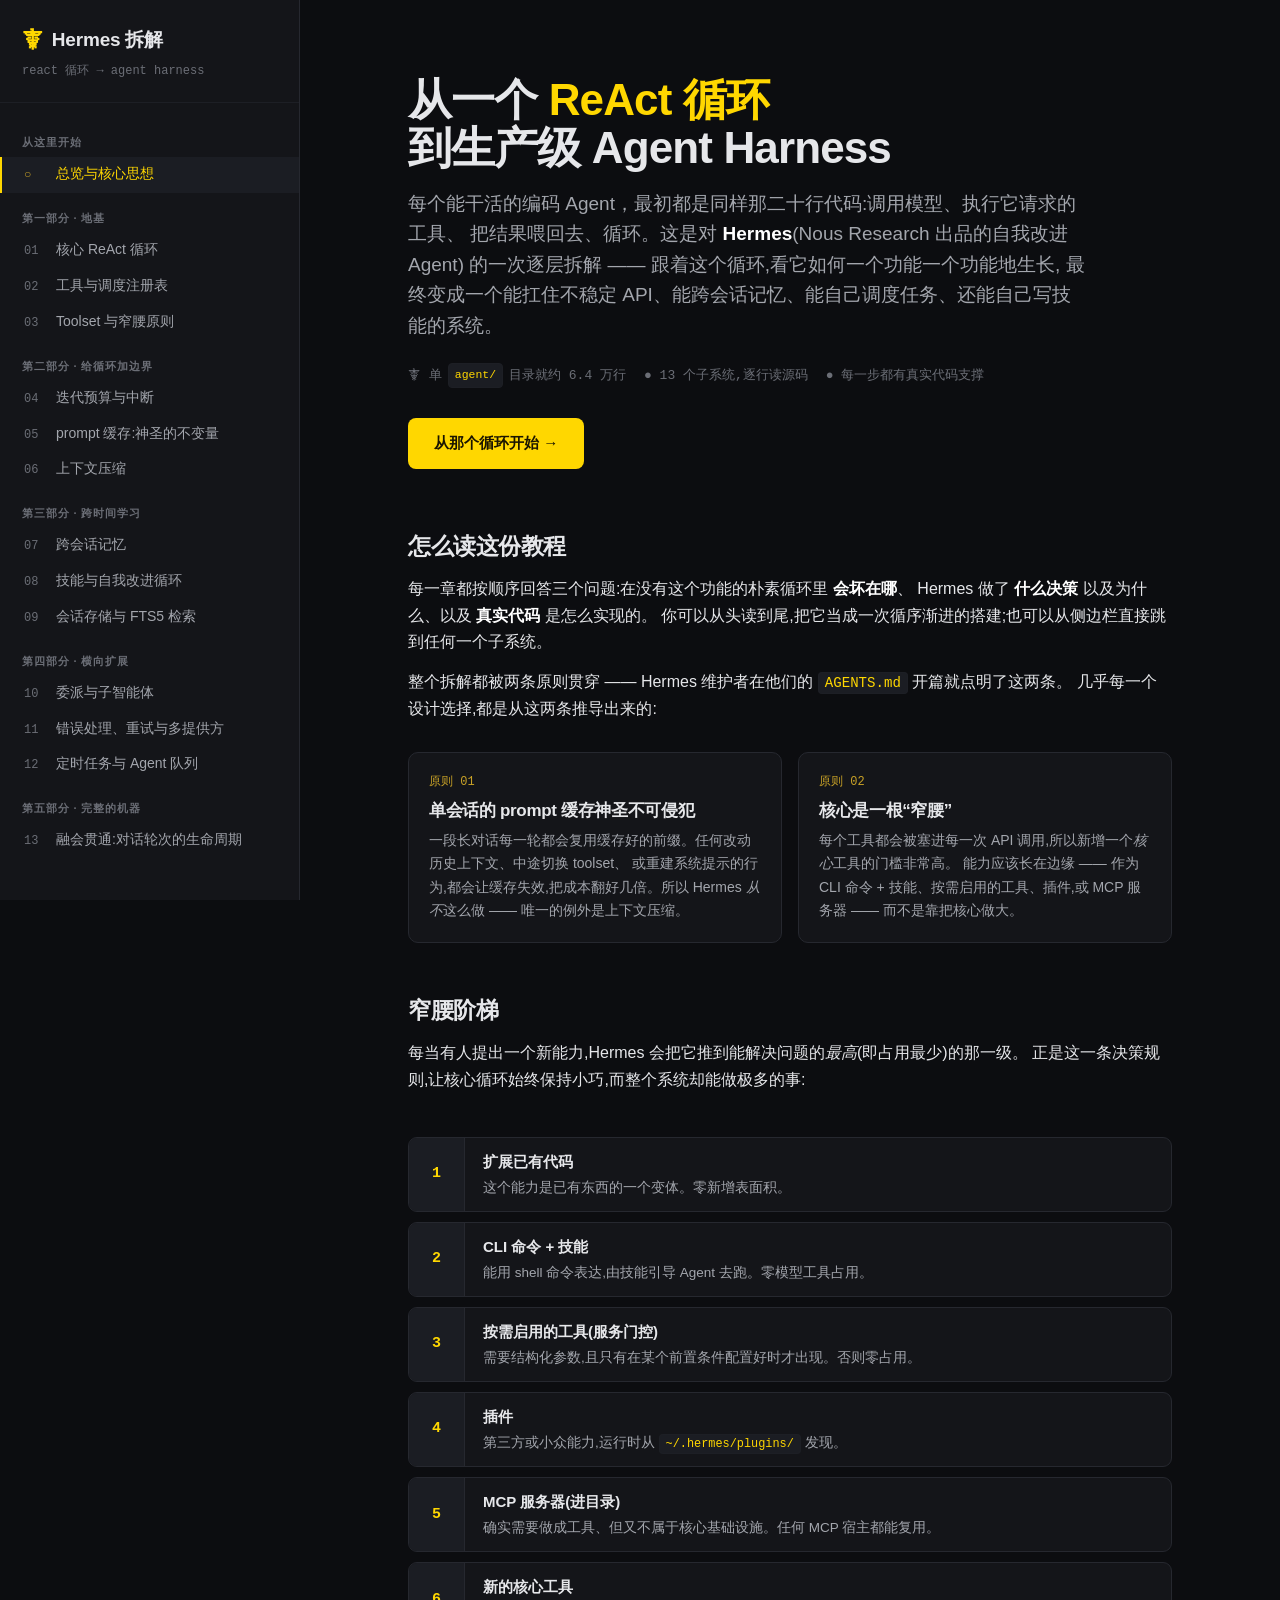
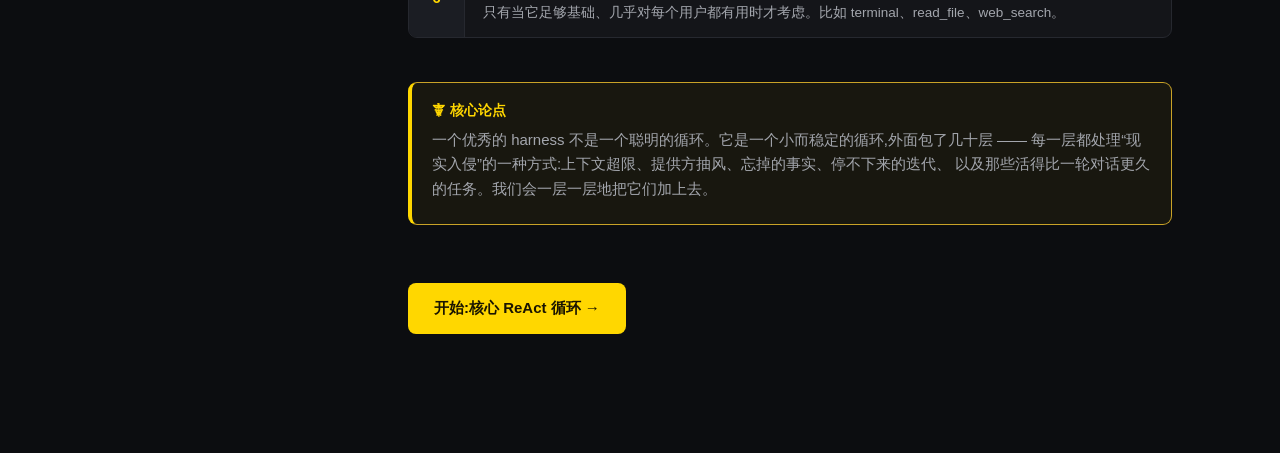
==== hermes-teardown.html @ b62bc24b "Initial commit: Hermes teardown tutorial site A layer-by-layer teardown of the Hermes Agent (NousRes" ====
<!DOCTYPE html>
<html lang="zh-CN">
<head>
  <meta charset="UTF-8" />
  <meta name="viewport" content="width=device-width, initial-scale=1.0" />
  <title>Hermes 拆解 — 从 ReAct 循环到生产级 Agent Harness</title>
  <meta name="description" content="对 Hermes Agent 的逐层拆解:一个最简单的 ReAct 循环,如何一个功能一个功能地成长为生产级的 Agent Harness。每一步都配有真实代码讲解。" />
  <link rel="icon" type="image/svg+xml" href="[data-uri]" />
  <style>
/* ============================================================
   Hermes Teardown — tutorial site
   Dark, terminal-flavored, gold accent (Hermes ☤ branding)
   ============================================================ */

:root {
  --gold: #FFD700;
  --gold-dim: #c9a227;
  --bg: #0c0d10;
  --bg-elev: #141519;
  --bg-elev-2: #1b1d23;
  --bg-code: #0f1014;
  --border: #26282f;
  --border-soft: #1d1f25;
  --text: #e6e7ea;
  --text-dim: #a3a6ad;
  --text-faint: #6b6e76;
  --green: #7ee787;
  --blue: #79c0ff;
  --purple: #d2a8ff;
  --orange: #ffa657;
  --red: #ff7b72;
  --pink: #ff9bce;
  --mono: 'SF Mono', 'JetBrains Mono', 'Fira Code', ui-monospace, 'Cascadia Code', Menlo, Consolas, monospace;
  --sans: -apple-system, BlinkMacSystemFont, 'Segoe UI', Roboto, Helvetica, Arial, sans-serif;
  --sidebar-w: 300px;
  --maxw: 860px;
}

* { box-sizing: border-box; margin: 0; padding: 0; }

html { scroll-behavior: smooth; }

body {
  font-family: var(--sans);
  background: var(--bg);
  color: var(--text);
  line-height: 1.65;
  font-size: 16px;
  -webkit-font-smoothing: antialiased;
}

/* ---------- Layout ---------- */
.layout { display: flex; min-height: 100vh; }

.sidebar {
  width: var(--sidebar-w);
  flex-shrink: 0;
  background: var(--bg-elev);
  border-right: 1px solid var(--border);
  position: fixed;
  top: 0; left: 0; bottom: 0;
  overflow-y: auto;
  padding: 22px 0 60px;
  z-index: 50;
}

.content {
  margin-left: var(--sidebar-w);
  flex: 1;
  min-width: 0;
}

.content-inner {
  max-width: var(--maxw);
  margin: 0 auto;
  padding: 56px 48px 120px;
}

/* ---------- Sidebar brand ---------- */
.brand {
  padding: 0 22px 20px;
  border-bottom: 1px solid var(--border-soft);
  margin-bottom: 14px;
}
.brand-title {
  font-size: 19px;
  font-weight: 700;
  letter-spacing: -0.01em;
  display: flex;
  align-items: center;
  gap: 8px;
  cursor: pointer;
  color: var(--text);
}
.brand-caduceus { color: var(--gold); font-size: 22px; }
.brand-sub {
  font-size: 12px;
  color: var(--text-faint);
  margin-top: 4px;
  font-family: var(--mono);
}

/* ---------- Sidebar nav ---------- */
.nav-section-label {
  font-size: 11px;
  text-transform: uppercase;
  letter-spacing: 0.08em;
  color: var(--text-faint);
  padding: 16px 22px 6px;
  font-weight: 600;
}
.nav-list { list-style: none; }
.nav-item {
  display: flex;
  align-items: baseline;
  gap: 10px;
  padding: 7px 22px 7px 22px;
  cursor: pointer;
  color: var(--text-dim);
  font-size: 14px;
  border-left: 2px solid transparent;
  transition: background .12s, color .12s, border-color .12s;
}
.nav-item:hover { background: var(--bg-elev-2); color: var(--text); }
.nav-item.active {
  color: var(--gold);
  border-left-color: var(--gold);
  background: var(--bg-elev-2);
}
.nav-num {
  font-family: var(--mono);
  font-size: 12px;
  color: var(--text-faint);
  min-width: 22px;
  flex-shrink: 0;
}
.nav-item.active .nav-num { color: var(--gold-dim); }
.nav-title { line-height: 1.35; }

/* ---------- Reading progress bar ---------- */
.progress-bar {
  position: fixed;
  top: 0; left: var(--sidebar-w); right: 0;
  height: 3px;
  background: transparent;
  z-index: 100;
}
.progress-bar-fill {
  height: 100%;
  width: 0%;
  background: linear-gradient(90deg, var(--gold-dim), var(--gold));
  transition: width .1s linear;
}

/* ---------- Typography ---------- */
h1, h2, h3 { line-height: 1.2; font-weight: 700; letter-spacing: -0.02em; }
.content-inner h1 { font-size: 34px; margin-bottom: 8px; }
.content-inner h2 {
  font-size: 23px;
  margin: 46px 0 16px;
  padding-top: 8px;
}
.content-inner h3 { font-size: 17px; margin: 28px 0 10px; color: var(--text); }
p { margin: 14px 0; color: var(--text); }
a { color: var(--blue); text-decoration: none; }
a:hover { text-decoration: underline; }
strong { color: #fff; font-weight: 650; }
code {
  font-family: var(--mono);
  font-size: 0.88em;
  background: var(--bg-elev-2);
  padding: 2px 6px;
  border-radius: 4px;
  color: var(--gold);
  border: 1px solid var(--border-soft);
}

/* ---------- Chapter header ---------- */
.chapter-eyebrow {
  font-family: var(--mono);
  font-size: 13px;
  color: var(--gold-dim);
  letter-spacing: 0.04em;
  margin-bottom: 10px;
  display: flex;
  align-items: center;
  gap: 10px;
}
.chapter-eyebrow .step-badge {
  background: rgba(255,215,0,0.1);
  border: 1px solid var(--gold-dim);
  color: var(--gold);
  border-radius: 20px;
  padding: 2px 12px;
  font-size: 12px;
}
.chapter-oneline {
  font-size: 18px;
  color: var(--text-dim);
  margin: 12px 0 4px;
  line-height: 1.55;
  border-left: 3px solid var(--gold-dim);
  padding-left: 16px;
}

/* ---------- Structured blocks ---------- */
.block {
  margin: 32px 0;
  border-radius: 10px;
  border: 1px solid var(--border);
  overflow: hidden;
  background: var(--bg-elev);
}
.block-head {
  display: flex;
  align-items: center;
  gap: 9px;
  padding: 12px 18px;
  font-size: 13px;
  font-weight: 650;
  letter-spacing: 0.03em;
  text-transform: uppercase;
  border-bottom: 1px solid var(--border-soft);
}
.block-body { padding: 4px 18px 16px; }
.block-body p:first-child { margin-top: 12px; }

.block.problem .block-head { color: var(--red); background: rgba(255,123,114,0.06); }
.block.design .block-head { color: var(--green); background: rgba(126,231,135,0.06); }
.block-icon { font-size: 15px; }

/* ---------- Code blocks ---------- */
.code-card { margin: 22px 0; border-radius: 9px; overflow: hidden; border: 1px solid var(--border); }
.code-caption {
  font-size: 13px;
  color: var(--text);
  padding: 9px 14px;
  background: var(--bg-elev-2);
  border-bottom: 1px solid var(--border);
  font-weight: 600;
}
.code-filebar {
  display: flex;
  align-items: center;
  justify-content: space-between;
  padding: 6px 14px;
  background: var(--bg-elev);
  border-bottom: 1px solid var(--border-soft);
  font-family: var(--mono);
  font-size: 12px;
  color: var(--text-faint);
}
.code-filebar .file-path { color: var(--blue); }
.code-filebar .copy-btn {
  background: transparent;
  border: 1px solid var(--border);
  color: var(--text-dim);
  font-family: var(--mono);
  font-size: 11px;
  padding: 3px 9px;
  border-radius: 5px;
  cursor: pointer;
  transition: all .12s;
}
.code-filebar .copy-btn:hover { color: var(--gold); border-color: var(--gold-dim); }
pre {
  background: var(--bg-code);
  padding: 16px 18px;
  overflow-x: auto;
  font-family: var(--mono);
  font-size: 13px;
  line-height: 1.6;
  tab-size: 4;
}
pre code {
  background: none;
  border: none;
  padding: 0;
  color: var(--text);
  font-size: inherit;
}
.code-explain {
  font-size: 14px;
  color: var(--text-dim);
  padding: 12px 16px;
  background: var(--bg-elev);
  border-top: 1px solid var(--border-soft);
  line-height: 1.6;
}
.code-explain::before { content: "→ "; color: var(--gold-dim); font-weight: 700; }

/* ---------- Syntax highlight tokens ---------- */
.tok-kw { color: var(--red); }
.tok-str { color: var(--blue); }
.tok-num { color: var(--purple); }
.tok-com { color: var(--text-faint); font-style: italic; }
.tok-fn { color: var(--purple); }
.tok-cls { color: var(--orange); }
.tok-self { color: var(--orange); font-style: italic; }
.tok-dec { color: var(--gold); }
.tok-bool { color: var(--purple); }
.tok-op { color: var(--text-dim); }

/* ---------- Lists for gotchas / connects ---------- */
.pill-list { display: flex; flex-wrap: wrap; gap: 8px; margin: 14px 0; }
.pill {
  font-size: 13px;
  font-family: var(--mono);
  background: var(--bg-elev-2);
  border: 1px solid var(--border);
  border-radius: 20px;
  padding: 4px 12px;
  color: var(--blue);
}
.gotcha-list { list-style: none; margin: 10px 0; }
.gotcha-list li {
  position: relative;
  padding: 8px 0 8px 28px;
  border-bottom: 1px solid var(--border-soft);
  color: var(--text-dim);
  font-size: 15px;
}
.gotcha-list li:last-child { border-bottom: none; }
.gotcha-list li::before {
  content: "⚠";
  position: absolute; left: 2px; top: 8px;
  color: var(--orange);
}

/* ---------- Prev/next ---------- */
.chapter-nav {
  display: flex;
  justify-content: space-between;
  gap: 16px;
  margin-top: 64px;
  padding-top: 28px;
  border-top: 1px solid var(--border);
}
.chapter-nav a {
  flex: 1;
  padding: 16px 20px;
  border: 1px solid var(--border);
  border-radius: 10px;
  text-decoration: none;
  color: var(--text);
  transition: border-color .12s, background .12s;
  background: var(--bg-elev);
}
.chapter-nav a:hover { border-color: var(--gold-dim); background: var(--bg-elev-2); text-decoration: none; }
.chapter-nav .cn-label { font-size: 12px; color: var(--text-faint); font-family: var(--mono); }
.chapter-nav .cn-title { font-size: 15px; color: var(--gold); margin-top: 4px; font-weight: 600; }
.chapter-nav .next { text-align: right; }
.chapter-nav .disabled { visibility: hidden; }

/* ---------- Landing / hero ---------- */
.hero { padding: 20px 0 10px; }
.hero h1 { font-size: 44px; line-height: 1.08; margin-bottom: 18px; }
.hero h1 .accent { color: var(--gold); }
.hero-lede { font-size: 19px; color: var(--text-dim); max-width: 680px; line-height: 1.6; }
.hero-meta {
  font-family: var(--mono);
  font-size: 13px;
  color: var(--text-faint);
  margin-top: 22px;
  display: flex;
  gap: 18px;
  flex-wrap: wrap;
}
.hero-meta span { display: flex; align-items: center; gap: 6px; }
.cta {
  display: inline-block;
  margin-top: 30px;
  background: var(--gold);
  color: #1a1500;
  font-weight: 700;
  padding: 13px 26px;
  border-radius: 8px;
  font-size: 15px;
  transition: transform .1s, box-shadow .1s;
}
.cta:hover { text-decoration: none; transform: translateY(-1px); box-shadow: 0 6px 22px rgba(255,215,0,0.22); }

/* ---------- The ladder diagram ---------- */
.ladder { margin: 44px 0; }
.ladder-rung {
  display: flex;
  align-items: stretch;
  gap: 0;
  margin-bottom: 10px;
  border-radius: 9px;
  overflow: hidden;
  border: 1px solid var(--border);
  background: var(--bg-elev);
  cursor: pointer;
  transition: border-color .12s, transform .12s;
}
.ladder-rung:hover { border-color: var(--gold-dim); transform: translateX(3px); }
.ladder-num {
  background: var(--bg-elev-2);
  color: var(--gold);
  font-family: var(--mono);
  font-weight: 700;
  display: flex;
  align-items: center;
  justify-content: center;
  width: 56px;
  flex-shrink: 0;
  font-size: 15px;
  border-right: 1px solid var(--border);
}
.ladder-body { padding: 12px 18px; }
.ladder-body .lt { font-weight: 650; color: var(--text); font-size: 15px; }
.ladder-body .ld { font-size: 13.5px; color: var(--text-dim); margin-top: 2px; }

.callout {
  margin: 28px 0;
  padding: 16px 20px;
  border-radius: 9px;
  background: rgba(255,215,0,0.05);
  border: 1px solid var(--gold-dim);
  border-left: 4px solid var(--gold);
}
.callout .callout-title { color: var(--gold); font-weight: 700; font-size: 14px; margin-bottom: 6px; display: flex; align-items: center; gap: 8px; }
.callout p { margin: 6px 0; color: var(--text-dim); font-size: 15px; }

/* ---------- Principles cards (landing) ---------- */
.principles { display: grid; grid-template-columns: 1fr 1fr; gap: 16px; margin: 30px 0; }
.principle {
  padding: 20px;
  border: 1px solid var(--border);
  border-radius: 10px;
  background: var(--bg-elev);
}
.principle .pn { font-family: var(--mono); color: var(--gold-dim); font-size: 12px; }
.principle h3 { margin: 8px 0; font-size: 17px; }
.principle p { font-size: 14px; color: var(--text-dim); margin: 0; }

/* ---------- Mobile ---------- */
.menu-toggle {
  display: none;
  position: fixed;
  top: 14px; left: 14px;
  z-index: 120;
  background: var(--bg-elev-2);
  border: 1px solid var(--border);
  color: var(--gold);
  width: 42px; height: 42px;
  border-radius: 8px;
  font-size: 20px;
  cursor: pointer;
}
.scrim { display: none; }

@media (max-width: 1000px) {
  .menu-toggle { display: block; }
  .sidebar { transform: translateX(-100%); transition: transform .2s; box-shadow: 0 0 40px rgba(0,0,0,.5); }
  .sidebar.open { transform: translateX(0); }
  .content { margin-left: 0; }
  .progress-bar { left: 0; }
  .content-inner { padding: 70px 22px 100px; }
  .principles { grid-template-columns: 1fr; }
  .hero h1 { font-size: 32px; }
  .scrim.open { display: block; position: fixed; inset: 0; background: rgba(0,0,0,.5); z-index: 40; }
}

/* ---------- misc ---------- */
.fade-in { animation: fade .25s ease; }
@keyframes fade { from { opacity: 0; transform: translateY(6px); } to { opacity: 1; transform: none; } }
::-webkit-scrollbar { width: 11px; height: 11px; }
::-webkit-scrollbar-track { background: var(--bg); }
::-webkit-scrollbar-thumb { background: var(--border); border-radius: 6px; border: 2px solid var(--bg); }
::-webkit-scrollbar-thumb:hover { background: #3a3d45; }

  </style>
</head>
<body>
  <button id="menu-toggle" class="menu-toggle" aria-label="Toggle menu">☰</button>
  <div id="scrim" class="scrim"></div>

  <div class="progress-bar"><div id="progress-fill" class="progress-bar-fill"></div></div>

  <div class="layout">
    <aside id="sidebar" class="sidebar">
      <div class="brand">
        <div class="brand-title" onclick="location.hash='#/'">
          <span class="brand-caduceus">☤</span> Hermes 拆解
        </div>
        <div class="brand-sub">react 循环 → agent harness</div>
      </div>
      <nav id="nav"></nav>
    </aside>

    <main class="content">
      <div id="content-inner" class="content-inner"></div>
    </main>
  </div>

  <script>
/* Lightweight Python syntax highlighter — no dependencies.
   Tokenizes a string and returns HTML with <span class="tok-*"> wrappers.
   Good enough for tutorial display of Python (and pseudo-Python) snippets. */

const PY_KEYWORDS = new Set([
  'def','class','return','if','elif','else','for','while','break','continue',
  'import','from','as','with','try','except','finally','raise','yield','lambda',
  'global','nonlocal','pass','del','assert','async','await','in','is','not','and',
  'or','from','match','case'
]);
const PY_BUILTIN_CONST = new Set(['True','False','None','self','cls']);

function escapeHtml(s) {
  return s.replace(/&/g,'&amp;').replace(/</g,'&lt;').replace(/>/g,'&gt;');
}

function highlightPython(src) {
  let out = '';
  let i = 0;
  const n = src.length;

  while (i < n) {
    const c = src[i];

    // Comments
    if (c === '#') {
      let j = i;
      while (j < n && src[j] !== '\n') j++;
      out += `<span class="tok-com">${escapeHtml(src.slice(i, j))}</span>`;
      i = j;
      continue;
    }

    // Triple-quoted strings
    if ((c === '"' || c === "'") && src.substr(i, 3) === c + c + c) {
      const q = c + c + c;
      let j = i + 3;
      while (j < n && src.substr(j, 3) !== q) j++;
      j = Math.min(j + 3, n);
      out += `<span class="tok-str">${escapeHtml(src.slice(i, j))}</span>`;
      i = j;
      continue;
    }

    // Single/double quoted strings (with escape handling)
    if (c === '"' || c === "'") {
      let j = i + 1;
      while (j < n && src[j] !== c) {
        if (src[j] === '\\') j++;
        j++;
      }
      j = Math.min(j + 1, n);
      out += `<span class="tok-str">${escapeHtml(src.slice(i, j))}</span>`;
      i = j;
      continue;
    }

    // Decorators
    if (c === '@' && (i === 0 || src[i-1] === '\n' || /\s/.test(src[i-1]))) {
      let j = i + 1;
      while (j < n && /[A-Za-z0-9_.]/.test(src[j])) j++;
      out += `<span class="tok-dec">${escapeHtml(src.slice(i, j))}</span>`;
      i = j;
      continue;
    }

    // Numbers
    if (/[0-9]/.test(c) && (i === 0 || !/[A-Za-z_]/.test(src[i-1]))) {
      let j = i;
      while (j < n && /[0-9._xXa-fA-F]/.test(src[j])) j++;
      out += `<span class="tok-num">${escapeHtml(src.slice(i, j))}</span>`;
      i = j;
      continue;
    }

    // Identifiers / keywords
    if (/[A-Za-z_]/.test(c)) {
      let j = i;
      while (j < n && /[A-Za-z0-9_]/.test(src[j])) j++;
      const word = src.slice(i, j);
      // function/class name following def/class
      const before = src.slice(Math.max(0, i - 7), i);
      let cls = '';
      if (PY_KEYWORDS.has(word)) cls = 'tok-kw';
      else if (PY_BUILTIN_CONST.has(word)) cls = (word === 'self' || word === 'cls') ? 'tok-self' : 'tok-bool';
      else if (/\bdef\s+$/.test(before)) cls = 'tok-fn';
      else if (/\bclass\s+$/.test(before)) cls = 'tok-cls';
      else if (src[j] === '(') cls = 'tok-fn';
      else if (/^[A-Z]/.test(word)) cls = 'tok-cls';
      if (cls) out += `<span class="${cls}">${escapeHtml(word)}</span>`;
      else out += escapeHtml(word);
      i = j;
      continue;
    }

    out += escapeHtml(c);
    i++;
  }
  return out;
}

window.highlightPython = highlightPython;
window.escapeHtml = escapeHtml;

  </script>
  <script>
// ============================================================
//  自动生成(中文版)。请勿手改;改 data/_intro.js 后重跑
//  scripts/build_chapters_zh.py。代码片段逐字取自英文源。
// ============================================================

// ============================================================
//  首页 HTML（“核心思想”总览）
//  在 chapters.js 中赋值给 window.INTRO
// ============================================================
window.INTRO = `
<div class="hero">
  <h1>从一个 <span class="accent">ReAct 循环</span><br/>到生产级 Agent Harness</h1>
  <p class="hero-lede">
    每个能干活的编码 Agent，最初都是同样那二十行代码:调用模型、执行它请求的工具、
    把结果喂回去、循环。这是对 <strong>Hermes</strong>(Nous Research 出品的自我改进 Agent)
    的一次逐层拆解 —— 跟着这个循环,看它如何一个功能一个功能地生长,
    最终变成一个能扛住不稳定 API、能跨会话记忆、能自己调度任务、还能自己写技能的系统。
  </p>
  <div class="hero-meta">
    <span>☤ 单 <code>agent/</code> 目录就约 6.4 万行</span>
    <span>● 13 个子系统,逐行读源码</span>
    <span>● 每一步都有真实代码支撑</span>
  </div>
  <a class="cta" data-goto="#/ch/react-loop">从那个循环开始 →</a>
</div>

<h2>怎么读这份教程</h2>
<p>
  每一章都按顺序回答三个问题:在没有这个功能的朴素循环里 <strong>会坏在哪</strong>、
  Hermes 做了 <strong>什么决策</strong> 以及为什么、以及 <strong>真实代码</strong> 是怎么实现的。
  你可以从头读到尾,把它当成一次循序渐进的搭建;也可以从侧边栏直接跳到任何一个子系统。
</p>
<p>
  整个拆解都被两条原则贯穿 —— Hermes 维护者在他们的 <code>AGENTS.md</code> 开篇就点明了这两条。
  几乎每一个设计选择,都是从这两条推导出来的:
</p>

<div class="principles">
  <div class="principle">
    <div class="pn">原则 01</div>
    <h3>单会话的 prompt 缓存神圣不可侵犯</h3>
    <p>一段长对话每一轮都会复用缓存好的前缀。任何改动历史上下文、中途切换 toolset、
    或重建系统提示的行为,都会让缓存失效,把成本翻好几倍。所以 Hermes <em>从不</em>这么做 ——
    唯一的例外是上下文压缩。</p>
  </div>
  <div class="principle">
    <div class="pn">原则 02</div>
    <h3>核心是一根“窄腰”</h3>
    <p>每个工具都会被塞进每一次 API 调用,所以新增一个<em>核心</em>工具的门槛非常高。
    能力应该长在边缘 —— 作为 CLI 命令 + 技能、按需启用的工具、插件,或 MCP 服务器 ——
    而不是靠把核心做大。</p>
  </div>
</div>

<h2>窄腰阶梯</h2>
<p>
  每当有人提出一个新能力,Hermes 会把它推到能解决问题的<em>最高</em>(即占用最少)的那一级。
  正是这一条决策规则,让核心循环始终保持小巧,而整个系统却能做极多的事:
</p>
<div class="ladder">
  <div class="ladder-rung"><div class="ladder-num">1</div><div class="ladder-body"><div class="lt">扩展已有代码</div><div class="ld">这个能力是已有东西的一个变体。零新增表面积。</div></div></div>
  <div class="ladder-rung"><div class="ladder-num">2</div><div class="ladder-body"><div class="lt">CLI 命令 + 技能</div><div class="ld">能用 shell 命令表达,由技能引导 Agent 去跑。零模型工具占用。</div></div></div>
  <div class="ladder-rung"><div class="ladder-num">3</div><div class="ladder-body"><div class="lt">按需启用的工具(服务门控)</div><div class="ld">需要结构化参数,且只有在某个前置条件配置好时才出现。否则零占用。</div></div></div>
  <div class="ladder-rung"><div class="ladder-num">4</div><div class="ladder-body"><div class="lt">插件</div><div class="ld">第三方或小众能力,运行时从 <code>~/.hermes/plugins/</code> 发现。</div></div></div>
  <div class="ladder-rung"><div class="ladder-num">5</div><div class="ladder-body"><div class="lt">MCP 服务器(进目录)</div><div class="ld">确实需要做成工具、但又不属于核心基础设施。任何 MCP 宿主都能复用。</div></div></div>
  <div class="ladder-rung"><div class="ladder-num">6</div><div class="ladder-body"><div class="lt">新的核心工具</div><div class="ld">只有当它足够基础、几乎对每个用户都有用时才考虑。比如 terminal、read_file、web_search。</div></div></div>
</div>

<div class="callout">
  <div class="callout-title">☤ 核心论点</div>
  <p>一个优秀的 harness 不是一个聪明的循环。它是一个小而稳定的循环,外面包了几十层 ——
  每一层都处理“现实入侵”的一种方式:上下文超限、提供方抽风、忘掉的事实、停不下来的迭代、
  以及那些活得比一轮对话更久的任务。我们会一层一层地把它们加上去。</p>
</div>

<a class="cta" data-goto="#/ch/react-loop">开始:核心 ReAct 循环 →</a>
`;


window.CHAPTERS = [
  {
    "id": "react-loop",
    "title": "核心 ReAct 循环",
    "phase": "第一部分 · 地基",
    "one_line": "一个单线程的同步 while 循环：调用模型、执行模型请求的所有 tool 调用、把结果追加到消息列表、再循环——只有当模型回复中不再包含 tool 调用（或某个护栏触发）时才退出。",
    "problem": "如果没有循环，智能体就只是一次性的对话补全：模型可以请求运行某个 tool，但没有任何东西去执行它、把结果反馈回去、或让模型据此做出反应并决定下一步。一次朴素的调用要么直接回答，要么请求一个 tool，二者无法在同一序列里先后发生，因此任何多步任务（读取文件，然后编辑它，再运行测试）都不可能完成。你也没有办法叫停一个失控的模型——它可能永无止境地请求 tool、烧掉无上限的 API 开销，或者无视一个想在任务中途打断它的用户。",
    "design_decision": "Hermes 刻意把*控制流*做得极小——`run_conversation`（agent/conversation_loop.py:461）里只有一个 `while` 循环，其循环体就是“调用模型 → 如果有 tool_calls，就执行并追加结果，然后 `continue`；否则这就是最终响应，`break`。”这正是原则 2（窄腰）：循环本身不会为每项能力新增分支——tool、记忆、技能和插件全都在边缘处接入（由模型决定调用哪个 tool；`agent._execute_tool_calls` 把调用分派给 agent/tool_executor.py 里的处理器），所以新增一项能力永远不需要改动这个循环。这个循环同时守护着原则 1（prompt 缓存是神圣的）：系统提示只构建一次，每个对话轮次都逐字节原样重放（lines 661-666 处的循环注释把这称为 Hermes 的不变量），而每轮的临时上下文（记忆召回、插件提示）被注入到用于 API 调用的那份副本（`api_messages`）的*用户*消息里，而不是被持久化的 `messages` 列表中，因此被缓存的前缀永远不会被改动。退出由一个显式的合取条件控制——迭代计数对比 `max_iterations`（默认 90）**且** 一个线程安全的 `IterationBudget` 剩余量 > 0——再加上一次性的 `_budget_grace_call` 逃生口，因此即便模型永不停止请求 tool，智能体也总能终止。",
    "code_snippets": [
      {
        "caption": "循环头：真正的退出条件就在这里",
        "file": "agent/conversation_loop.py",
        "lines": "461-486",
        "code": "while (api_call_count < agent.max_iterations and agent.iteration_budget.remaining > 0) or agent._budget_grace_call:\n        # Reset per-turn checkpoint dedup so each iteration can take one snapshot\n        agent._checkpoint_mgr.new_turn()\n\n        # Check for interrupt request (e.g., user sent new message)\n        if agent._interrupt_requested:\n            interrupted = True\n            _turn_exit_reason = \"interrupted_by_user\"\n            if not agent.quiet_mode:\n                agent._safe_print(\"\\n⚡ Breaking out of tool loop due to interrupt...\")\n            break\n        \n        api_call_count += 1\n        agent._api_call_count = api_call_count\n        agent._touch_activity(f\"starting API call #{api_call_count}\")\n\n        # Grace call: the budget is exhausted but we gave the model one\n        # more chance.  Consume the grace flag so the loop exits after\n        # this iteration regardless of outcome.\n        if agent._budget_grace_call:\n            agent._budget_grace_call = False\n        elif not agent.iteration_budget.consume():\n            _turn_exit_reason = \"budget_exhausted\"\n            ...\n            break",
        "explanation": "只要在计数上限**和**预算两者之下都还有剩余迭代，循环就继续运行——除非已经预备了一次性的 grace call。每个对话轮次最先做的事就是响应中断（用户发来了新消息），然后递增调用计数并消耗一个预算单位。这三项检查——max_iterations、iteration_budget、`_interrupt_requested`——才是真正的终止保证，而不仅仅是顺利路径上那个“无 tool 调用”的退出。"
      },
      {
        "caption": "存在 tool 调用时：追加这一轮 assistant 消息、执行、结果落入 messages",
        "file": "agent/conversation_loop.py",
        "lines": "3499-3501,3716-3731,3827-3828",
        "code": "            # Check for tool calls\n            if assistant_message.tool_calls:\n                if not agent.quiet_mode:\n                    agent._vprint(f\"{agent.log_prefix}🔧 Processing {len(assistant_message.tool_calls)} tool call(s)...\")\n                ...\n                messages.append(assistant_msg)\n                agent._emit_interim_assistant_message(assistant_msg)\n                ...\n                agent._execute_tool_calls(assistant_message, messages, effective_task_id, api_call_count)\n                ...\n                # Continue loop for next response\n                continue",
        "explanation": "这是 ReAct 中“act（行动）”的那一半。当模型返回 tool_calls 时，先追加 assistant 消息，接着 `_execute_tool_calls` 运行每个 tool，并把一条 `{\"role\": \"tool\", ...}` 结果追加进同一个 `messages` 列表，然后 `continue` 让循环带着新结果回到模型那里。在下一次 API 调用之前，模型永远看不到 tool 的输出——这次往返正是整个循环的意义所在。"
      },
      {
        "caption": "无 tool 调用：这就是最终响应——跳出循环",
        "file": "agent/conversation_loop.py",
        "lines": "3830-3832,4140-4164",
        "code": "            else:\n                # No tool calls - this is the final response\n                final_response = assistant_message.content or \"\"\n                ...\n                final_response = agent._strip_think_blocks(final_response).strip()\n                \n                final_msg = agent._build_assistant_message(assistant_message, finish_reason)\n                ...\n                messages.append(final_msg)\n                \n                _turn_exit_reason = f\"text_response(finish_reason={finish_reason})\"\n                if not agent.quiet_mode:\n                    agent._safe_print(f\"🎉 Conversation completed after {api_call_count} OpenAI-compatible API call(s)\")\n                break",
        "explanation": "这是“reason（推理）”的那一半，也是自然的终点：当模型回复的是内容且没有 tool_calls 时，该内容就成为 `final_response`，assistant 消息被追加进持久的对话记录，循环随即 `break`。这是唯一一个顺利路径上的退出——其余所有退出（预算、中断、错误、护栏停机）都属于安全退出。"
      },
      {
        "caption": "支撑循环守卫的那个预算",
        "file": "agent/iteration_budget.py",
        "lines": "37-43,56-59",
        "code": "    def consume(self) -> bool:\n        \"\"\"Try to consume one iteration.  Returns True if allowed.\"\"\"\n        with self._lock:\n            if self._used >= self.max_total:\n                return False\n            self._used += 1\n            return True\n\n    @property\n    def remaining(self) -> int:\n        with self._lock:\n            return max(0, self.max_total - self._used)",
        "explanation": "循环头里的 `iteration_budget.remaining > 0` 以及循环体内的 `iteration_budget.consume()`，背后都是这个线程安全的计数器（父智能体默认上限为 90）。它之所以独立于原始的 `api_call_count`，是因为迭代是可以被退还的——例如 `execute_code` 这类编程式 tool 调用会被退还，从而不占用预算——因此预算才是权威的开销上限，而 `max_iterations` 则是一道硬天花板。"
      }
    ],
    "gotchas": [
      "这个循环有许多条退出路径，而不止一条。AGENTS.md 伪代码里描述的“无 tool 调用 → 返回”只是顺利路径。真实的退出还包括：`_interrupt_requested`（用户发来了新消息）、`iteration_budget.consume()` 返回 False（budget_exhausted）、api_call_count 达到 max_iterations、某个 tool 护栏停机（line 3733）、临近最大迭代数时出错（line 4215），以及空响应耗尽（line 4098）。每一处都会设置 `_turn_exit_reason` 以供诊断。",
      "`api_call_count` 和 `iteration_budget` 是两个不同的计数器。api_call_count 是一道只增不减的硬天花板；而预算是可以退还的（例如 line 3773-3774 处仅含 execute_code 的对话轮次会调用 iteration_budget.refund()），因此一个会话实际能做的有用步骤可能比原始计数所暗示的更多。",
      "`_budget_grace_call` 允许循环在预算耗尽之后再恰好多跑一次迭代，随后该标志会被立即消耗（lines 480-481），从而保证循环不会在 grace 路径上无限循环下去。",
      "prompt 缓存的安全性是结构性的：循环每个对话轮次都会构建一份全新的 `api_messages` 副本，并把临时上下文（记忆召回、插件提示）注入到这份副本的用户消息里——绝不写入被持久化的 `messages` 列表，也绝不写入系统提示（lines 651-670）。在对话中途改动系统提示会使缓存前缀失效，而 AGENTS.md 明确指出这是被禁止的。",
      "tool 结果会被追加到模型下一轮所看到的那个**同一个** `messages` 列表里；`_execute_tool_calls`（经由 agent/tool_executor.py 分派）负责为每个 tool_call_id 追加一条 role:'tool' 消息。如果某个 tool_call_id 没有得到回应，API 会拒绝下一次请求——外层的 except 处理器（lines 4184-4206）会为任何未被回应的 tool_call_id 回填错误结果，以保持角色交替的有效性。",
      "在这份检出代码里，循环中以 `agent._execute_tool_calls` 引用执行器方法（line 3731），但其定义在 run_agent.py 和 agent/tool_executor.py 中似乎被重命名成了 `ln` / `ln_sequential` / `ln_concurrent`（看起来是对源码做了匿名化处理）。其分派行为——运行 tool、追加 role:'tool' 结果——并无变化。",
      "模型调用与 tool/无 tool 分支之间那段代码体量很大（消毒清洗、截断/长度恢复、空响应重试、回退到备用 provider），但其中没有任何一部分属于最小化的 ReAct 骨架——它们全都是叠加在上面的加固层。用于教学的骨架就只是：调用 → 有 tool_calls？执行+追加+continue ：break。"
    ],
    "connects_to": [
      "Tool 分派与执行（agent/tool_executor.py — _execute_tool_calls / ln_sequential / ln_concurrent）：每个 tool_call 如何变成一条被追加到 messages 的 role:'tool' 结果",
      "IterationBudget 与子智能体委派（agent/iteration_budget.py）：每个智能体各自的预算、对 execute_code 的退还、子智能体独立的上限",
      "prompt 缓存（apply_anthropic_cache_control，每会话仅构建一次系统提示的不变量）：为什么临时上下文要进入每次调用的 api_messages 副本，而非 messages",
      "中断与 /steer 处理（_interrupt_requested、_drain_pending_steer，位于 lines 466、534）：让用户在循环中途重定向智能体",
      "上下文压缩（context_compressor.should_compress，line 3812）：永不改动历史上下文这条规则唯一被认可的例外",
      "对话轮次收尾（agent/turn_finalizer.finalize_turn，line 4226）：在循环 break 之后组装并返回结果字典"
    ]
  },
  {
    "id": "tools-registry",
    "title": "工具与调度注册表",
    "phase": "第一部分 · 地基",
    "one_line": "Hermes 用一个可自注册的工具注册表取代了朴素 ReAct loop 里手写的 if/elif 工具调度逻辑——该注册表在导入时自动发现工具、收集它们的 schema，并让每一次调用都经过同一个窄接缝来分发，统一返回一个 JSON 字符串。",
    "problem": "在一个极简的 ReAct loop 里，你得手工接线每个工具：维护一份与 `if name == \"web_search\": ... elif name == \"read_file\": ...` 这样的调度器保持同步的 schema 列表。每加一个新工具都意味着要改两个会逐渐失同步的地方，中央调度器会膨胀成一个上千行的瓶颈，并且急切地（eagerly）导入每个工具的依赖；同时也没有一个统一的地方来强制做参数强转、错误包装、可用性检查或挂接 hook。更糟的是，模型还会看到那些其实根本跑不起来的工具（缺 API key、toolset 被禁用），于是它会幻觉式地去调用这些工具。",
    "design_decision": "Hermes 反转了控制权：每个工具文件在导入时调用 `registry.register(name, toolset, schema, handler, check_fn, ...)`，而 `model_tools.py` 除了触发发现（`discover_builtin_tools()` 会导入每一个 `tools/*.py`，其导入副作用就是完成注册）并暴露一层薄薄的公共 API 之外什么都不做。这正是原则 2——核心是一条窄腰。`model_tools.get_tool_definitions()` 和 `handle_function_call()` 是每个调用方（run_agent、cli、batch_runner、RL 环境）都要经过的两条接缝；所有能力都活在边缘的工具文件和注册表里。注册表之所以胜过巨大的 if/elif，是因为 schema 和 handler 被并置在同一个文件里，调度是 O(1) 的字典查找而不是不断增长的分支阶梯，并且新增一个工具不需要改动任何中央调度器。这个决策同时也守护了原则 1（prompt 缓存是神圣的）：`get_tool_definitions(quiet_mode=True)` 被记忆化（memoized），只在注册表的 `_generation` 计数器变动时才失效，因此预置到 prompt 前面的那段工具 schema 在多个对话轮次之间是字节级稳定的，每个会话的缓存前缀绝不会被悄悄扰动。返回 JSON 字符串这一契约（每个 handler 都返回一个字符串，每个错误都被包进 `json.dumps({\"error\": ...})`）让对话消息的形状保持统一，这样 loop 就永远不必为某个抛了异常的工具做特殊处理。",
    "code_snippets": [
      {
        "caption": "发现是一种导入副作用：registry.register() 在工具模块导入时运行",
        "file": "model_tools.py",
        "lines": "32,176-181",
        "code": "from tools.registry import discover_builtin_tools, registry\n\n# =============================================================================\n# Tool Discovery  (importing each module triggers its registry.register calls)\n# =============================================================================\n\ndiscover_builtin_tools()",
        "explanation": "model_tools.py 在它自己的 docstring 里被描述为一个“工具注册表之上的薄编排层（thin orchestration layer over the tool registry）”。调用 discover_builtin_tools() 会导入每一个 tools/*.py 文件；每个文件顶层的 registry.register(...) 调用就是那个填充注册表的副作用。这里没有需要手工维护的 import 列表——新增一个文件就足以把它注册进来。"
      },
      {
        "caption": "Schema 收集：向注册表索要定义，并按 check_fn 可用性过滤",
        "file": "model_tools.py",
        "lines": "413-420",
        "code": "    # Ask the registry for schemas (only returns tools whose check_fn passes)\n    filtered_tools = registry.get_definitions(tools_to_include, quiet=quiet_mode)\n\n    # The set of tool names that actually passed check_fn filtering.\n    # Use this (not tools_to_include) for any downstream schema that references\n    # other tools by name — otherwise the model sees tools mentioned in\n    # descriptions that don't actually exist, and hallucinates calls to them.\n    available_tool_names = {t[\"function\"][\"name\"] for t in filtered_tools}",
        "explanation": "get_tool_definitions 先把请求的若干 toolset 解析成一组工具名，然后向注册表索要 OpenAI 格式的 schema——但只针对那些 check_fn 通过的工具（API key 存在、daemon 可达，等等）。这就是为什么模型永远看不到一个它其实无法调用的工具，否则就会引发幻觉式调用。"
      },
      {
        "caption": "单一调度接缝：每次调用都路由到 registry.dispatch，并由中间件包裹",
        "file": "model_tools.py",
        "lines": "1120-1126",
        "code": "            else:\n                def _dispatch(next_args: Dict[str, Any]) -> Any:\n                    return registry.dispatch(\n                        function_name, next_args,\n                        task_id=task_id,\n                        user_task=user_task,\n                    )",
        "explanation": "handle_function_call 不是每个工具一个分支，而是只做一次 registry.dispatch(function_name, args, ...)——对已注册 handler 的一次 O(1) 查找。这个 dispatch 被包进 _dispatch，这样工具执行中间件（guardrail、插件、延迟计时）就能对每一个工具统一地环绕运行。"
      },
      {
        "caption": "返回 JSON 字符串的契约：handler 抛出的异常变成被包装的 JSON 错误",
        "file": "model_tools.py",
        "lines": "1195-1200",
        "code": "        return result\n\n    except Exception as e:\n        error_msg = f\"Error executing {function_name}: {str(e)}\"\n        logger.exception(error_msg)\n        return json.dumps({\"error\": _sanitize_tool_error(error_msg)}, ensure_ascii=False)",
        "explanation": "handle_function_call 始终返回一个字符串。抛出异常的 handler 会被捕获并转换成 json.dumps({\"error\": ...})，而不是把异常往外传，这样无论结果如何，agent loop 都能追加一条格式良好的工具结果消息。AGENTS.md 直接写明了这条规则：“All handlers MUST return a JSON string.”"
      }
    ],
    "gotchas": [
      "自动发现会注册一个工具的 schema，但在它的名字出现在某个 toolset（toolsets.py / _HERMES_CORE_TOOLS）里之前，这个工具并不会暴露给 agent。加上 tools/foo.py 只完成了一半工作；把它接线进某个 toolset 是一个刻意而独立的手工步骤（AGENTS.md 'Adding New Tools'，第 534-536 行）。",
      "get_tool_definitions 的记忆化缓存只在 quiet_mode=True 时才生效，因为 quiet_mode=False 带有 stdout 副作用（那些 '✅ Enabled toolset' 的打印）。每个对话轮次的热点调用方总是传 quiet_mode=True，让那段被缓存的、字节级稳定的 schema 块去保护 prompt 缓存。",
      "缓存失效是隐式的：缓存键里包含 registry._generation，它会在 register()/deregister()/register_toolset_alias() 时自增。check_fn 的结果在下一层做了 TTL 缓存（30s），这样环境漂移（Docker 起/停、环境变量变化）无需显式的失效 hook 就能被感知到。",
      "有些 schema 是动态的、在过滤之后才重建——execute_code 的 schema 会被重新生成，只列出那些实际通过了 check_fn 的 sandbox 工具（model_tools.py 426-433）；discord 的 schema 则根据 bot 的 privileged intents 重建。必须使用经过过滤后的名字集合，而不是最初请求的那一份。",
      "并发是按批（per-batch）由 _should_parallelize_tool_batch（tool_dispatch_helpers.py:103）决定的：批量为 1 的保持顺序执行；只要批次里有任何一个工具属于 _NEVER_PARALLEL_TOOLS（{'clarify'}）就强制顺序执行；只有在 _PARALLEL_SAFE_TOOLS（只读）里的工具，或在 _PATH_SCOPED_TOOLS 里且路径互不重叠的工具，才可以共享线程池。其他一切默认都顺序执行——也就是更安全的选择。",
      "并发调度需要每个 worker 线程都有一个长期存活的事件循环（model_tools.py 里的 _get_worker_loop）。每次调用都用朴素的 asyncio.run() 会关闭事件循环，而被缓存的 httpx/AsyncOpenAI 客户端随后会在 GC 时抛出 'Event loop is closed'。这是工具 handler 中 sync→async 桥接的唯一权威来源（single source of truth）。",
      "tool_search/tool_call 这个桥接在调度之前（model_tools.py 961-995 以及 tool_executor.py 281-314）就会被解包成真正底层的工具，这样每一个 pre/post hook、guardrail 以及 transcript 看到的都是真实的工具名，而不是这个桥接——并且带有一道 session 作用域闸门，使得一个受限的 session 无法通过这个桥接触及作用域之外的工具。",
      "tools/registry.py 和 toolsets.py 在本次 checkout 中并不存在（被单独打包）。注册表的内部实现（register、get_definitions、dispatch、_generation、check_fn TTL 缓存）从 model_tools.py 被引用，并在 AGENTS.md 的 'File Dependency Chain'（第 289 行）和 'Adding New Tools'（第 498 行）里有文档说明，但无法在这里被读取到。"
    ],
    "connects_to": [
      "run_agent.py 里的 agent loop（run_conversation），它调用 _execute_tool_calls，并通过 _should_parallelize_tool_batch 决定并发还是顺序执行",
      "prompt 缓存 / 系统提示词组装——get_tool_definitions(quiet_mode=True) 是被记忆化、字节级稳定、预置到每个请求前面的那段工具块",
      "插件系统（hermes_cli/plugins 的 discover_plugins）和 MCP 工具发现，它们都通过同一条注册表路径来注册工具",
      "工具执行中间件与 guardrail（hermes_cli.middleware.run_tool_execution_middleware）以及环绕每一次调度的 pre/post_tool_call + transform_tool_result hook",
      "Toolset / session 作用域——enabled_toolsets / disabled_toolsets 按 session 过滤注册表的工具集合，并界定 Tool Search 桥接目录的作用域",
      "子智能体委派（delegate_task）和 Tool Search 桥接（tool_search/tool_describe/tool_call），二者都会重新经由 handle_function_call 路由"
    ]
  },
  {
    "id": "toolsets-narrowwaist",
    "title": "Toolset 与窄腰原则",
    "phase": "第一部分 · 地基",
    "one_line": "Toolset 决定每个平台或 agent 能看到哪些工具，这样即便产品在边缘不断长出数十种能力，模型每次调用所携带的工具 schema 依然保持精简。",
    "problem": "在一个朴素的 ReAct loop 中，你写的每一个工具都会在每一次 API 调用时被原封不动地交给模型。加上一个 Discord 管理工具、一个 Spotify 工具、一个 Home Assistant 工具，再加二十个 MCP server，那么一次简单的 CLI 聊天对话轮次现在就要携带上百个它永远用不到的工具 schema —— 每一轮都为它们全部支付输入 token，同时让模型淹没在一堆它可能误触发的无关选项里。更糟的是，如果你想通过在对话中途替换工具列表来解决这个问题，就会让 prompt 缓存失效，从而成倍放大用户的开销。没有一个门控层，“产品变大了”和“每次对话都变得更贵更笨”就成了同一件事。",
    "design_decision": "Hermes 把模型的工具 schema 当作一个窄腰（原则 2）：每个核心工具都要在每一次 API 调用上付费，因此往核心面里新增内容的门槛被刻意设得很高，而能力则被推向边缘。Toolset 就是那个门控机制 —— 每个平台适配器或 agent 选定一组启用/禁用集合，get_tool_definitions 只把这些工具名解析成 schema，于是一次 Telegram 聊天永远不会携带 Discord 管理工具的 schema。Footprint Ladder（足迹阶梯）把这套理念落地为一套决策流程：选择能解决问题的最高（足迹最小）那一级 —— 扩展现有代码 > CLI 命令 + 技能 > 由服务门控的工具（check_fn） > plugin > 目录中的 MCP server > 新增核心工具。关键在于，一次对话的 toolset 集合在其整个生命周期内是固定的：AGENTS.md 把“在对话中途更改 toolset”列为禁止的缓存破坏行为，因为解析出的工具列表是被缓存的请求前缀的一部分（原则 1：每次对话的 prompt 缓存是神圣的）。所以 toolset 在 agent 构造时静态门控，而不是每一对话轮次动态调整 —— 能力住在边缘，但对任何给定的一次对话而言，窄腰只决定一次并保持恒定。",
    "code_snippets": [
      {
        "caption": "把启用的 toolset 解析成要暴露的具体工具名集合",
        "file": "model_tools.py",
        "lines": "360-386",
        "code": "    if enabled_toolsets is not None:\n        effective_enabled_toolsets = list(enabled_toolsets)\n        if os.environ.get(\"HERMES_KANBAN_TASK\") and \"kanban\" not in effective_enabled_toolsets:\n            # Dispatcher-spawned workers are scoped by HERMES_KANBAN_TASK and\n            # must always receive the lifecycle handoff tools. ...\n            effective_enabled_toolsets.append(\"kanban\")\n        for toolset_name in effective_enabled_toolsets:\n            if validate_toolset(toolset_name):\n                resolved = resolve_toolset(toolset_name)\n                tools_to_include.update(resolved)\n                ...\n            elif toolset_name in _LEGACY_TOOLSET_MAP:\n                legacy_tools = _LEGACY_TOOLSET_MAP[toolset_name]\n                tools_to_include.update(legacy_tools)\n                ...\n    else:\n        # Default: start with everything\n        from toolsets import get_all_toolsets\n        for ts_name in get_all_toolsets():\n            tools_to_include.update(resolve_toolset(ts_name))",
        "explanation": "这正是门控的核心：调用方传入 enabled_toolsets，每个名字都被校验并展开（resolve_toolset）成它所包含的具体工具名，只有这些名字会累积进 tools_to_include。一个只请求 'messaging' 的平台永远不会累积 Discord 管理或 Spotify 的 schema，因此在该平台的调用上它们的 token 开销为零。"
      },
      {
        "caption": "禁用的 toolset 在最后做减法，所以哪怕是组合 bundle 里的工具也会被剔除",
        "file": "model_tools.py",
        "lines": "388-403",
        "code": "    # Always apply disabled toolsets as a subtraction step at the end.\n    # This ensures that even if a composite toolset (like hermes-cli)\n    # is enabled, any tools belonging to a disabled toolset are strictly\n    # stripped out. See issue #17309.\n    if disabled_toolsets:\n        for toolset_name in disabled_toolsets:\n            if validate_toolset(toolset_name):\n                resolved = resolve_toolset(toolset_name)\n                tools_to_include.difference_update(resolved)\n                ...\n            elif toolset_name in _LEGACY_TOOLSET_MAP:\n                legacy_tools = _LEGACY_TOOLSET_MAP[toolset_name]\n                tools_to_include.difference_update(legacy_tools)",
        "explanation": "启用做加法，禁用做减法，而减法在最后无条件执行。这种顺序意味着用户可以启用一个宽泛的组合 toolset，却仍然硬性排除某一个工具（例如禁用 'terminal'）；禁用永远胜出，这正是门控所需要的那种可预测的安全特性。"
      },
      {
        "caption": "解析出的工具列表被 memoize，且核心工具永不被推迟",
        "file": "model_tools.py",
        "lines": "506-511",
        "code": "    # ── Tool Search (progressive disclosure) ────────────────────\n    # Conditionally replace MCP + plugin (non-core) tools with three bridge\n    # tools (tool_search / tool_describe / tool_call) when the deferrable\n    # surface exceeds the configured threshold (default 10% of context\n    # window). Core Hermes tools (toolsets._HERMES_CORE_TOOLS) are NEVER\n    # deferred. See tools/tool_search.py for full design notes.",
        "explanation": "即便经过门控，如果剩下的 MCP/plugin 面仍然很大，Hermes 也会把它们折叠到三个 bridge 工具之后，而不是把所有 schema 都发出去 —— 这是对窄腰的第二次收窄。“核心工具永不被推迟”这一不变量直接编码了该原则：窄腰（核心）始终在场，只有边缘能力会按需变得可被发现。"
      },
      {
        "caption": "Legacy toolset 别名把旧名字映射到当前的工具名列表",
        "file": "model_tools.py",
        "lines": "220-236",
        "code": "_LEGACY_TOOLSET_MAP = {\n    \"web_tools\": [\"web_search\", \"web_extract\"],\n    \"terminal_tools\": [\"terminal\"],\n    \"vision_tools\": [\"vision_analyze\"],\n    \"moa_tools\": [\"mixture_of_agents\"],\n    \"image_tools\": [\"image_generate\"],\n    \"skills_tools\": [\"skills_list\", \"skill_view\", \"skill_manage\"],\n    \"browser_tools\": [\n        \"browser_navigate\", \"browser_snapshot\", \"browser_click\",\n        \"browser_type\", \"browser_scroll\", \"browser_back\",\n        \"browser_press\", \"browser_get_images\",\n        \"browser_vision\", \"browser_console\"\n    ],\n    \"cronjob_tools\": [\"cronjob\"],\n    \"file_tools\": [\"read_file\", \"write_file\", \"patch\", \"search_files\"],\n    \"tts_tools\": [\"tts\"],\n}",
        "explanation": "Toolset 是架在工具名之上的一个寻址层，而这张映射表在规范的 toolset 键不断演进时，让旧的配置名字仍然可用。它说明了一个 'toolset' 不过是一组工具名的具名 bundle —— 门控层解析的是名字，而从不直接操作工具实现。"
      }
    ],
    "gotchas": [
      "toolsets.py 在整个文件里被反复引用（model_tools.py 第 33 行：`from toolsets import resolve_toolset, validate_toolset`，外加 get_all_toolsets 和 _HERMES_CORE_TOOLS 列表），但该文件在本次 checkout 中缺失。TOOLSETS 字典、_HERMES_CORE_TOOLS、resolve_toolset、validate_toolset 和 get_all_toolsets 都无法逐字读取；它们的行为是依据 AGENTS.md（第 222-223、534-536、935-950 行）以及 model_tools.py 调用它们的方式来描述的。",
      "在对话中途更改 toolset 是被禁止的缓存破坏行为。AGENTS.md（第 1102-1107 行）把“在对话中途更改 toolset”与改写过去的上下文、重建系统 prompt 并列，列为会让每次对话的缓存失效并成倍放大开销的行为。Toolset 的选择在 agent 构造时一次性决定（run_agent.py 把 enabled_toolsets/disabled_toolsets 传入 AIAgent），而不是每一对话轮次决定。",
      "自动发现会注册一个工具的 schema，但并不会暴露它。AGENTS.md（第 534-536 行）：任何带有顶层 registry.register() 的 tools/*.py 都会被自动导入，但只有当一个工具的名字出现在某个 toolset 里时，agent 才能触达它。接入到某个 toolset 是一个刻意为之的手动步骤 —— _HERMES_CORE_TOOLS 是默认 bundle，不是死代码。",
      "工具 schema 的描述不得提及其他 toolset 里的工具（AGENTS.md 第 1204-1205 行）。一段说“优先使用 web_search”的描述，会在 web_search 被门控排除时失效 —— 模型会幻觉式地调用一个并不存在的工具。交叉引用是在 get_tool_definitions 里动态添加的（见 model_tools.py 第 426-482 行对 browser_navigate 和 execute_code 的后处理），其依据是实际通过了过滤的工具。",
      "memoize 缓存（_tool_defs_cache，上限 8 项，model_tools.py 第 254-262 行）在命中时返回一个浅拷贝（第 328 行），这样下游代码在向 self.tools 追加 memory/LCM schema 时不会污染共享缓存 —— 这一点很重要，因为某些提供方（DeepSeek、小米 MiMo、Moonshot Kimi）会以 HTTP 400 拒绝重复的工具名（issue #17335）。",
      "dispatcher 会为 worker agent 强制加入 'kanban' toolset（第 362-368 行），即便某个 assignee 配置限制了它的聊天 toolset —— 生命周期交接（complete/block/heartbeat）这一面必须在由成本驱动的 toolset 收窄中幸存下来。"
    ],
    "connects_to": [
      "prompt 缓存不变量（原则 1）—— toolset 是被缓存的请求前缀的一部分，因此在一次对话的生命周期内固定不变",
      "委派 / 子智能体 —— delegate_task 接受一个 toolsets 参数，叶子角色会被剥离掉 delegate_task/clarify/memory/send_message/execute_code，从而逐个子节点门控其能力",
      "Tool Search 渐进式披露（tools/tool_search.py）—— 第二次收窄，在永不推迟核心工具的前提下把 MCP/plugin 工具推迟到 bridge 工具之后",
      "plugin 与 MCP 目录 —— Footprint Ladder 上的那些级别，大多数新能力都落在这里，而不是落进核心 toolset",
      "通过 check_fn 由服务门控的工具（registry.get_definitions）—— 只有在某个前置条件已配置时才出现的工具，例如以 token 门控的 Home Assistant",
      "gateway/platforms/ 下的平台适配器 —— 各自挑选一个基础 toolset（例如 Telegram 使用 'messaging'）"
    ]
  },
  {
    "id": "budget-interrupt",
    "title": "迭代预算与中断",
    "phase": "第二部分 · 给循环加边界",
    "one_line": "一个线程安全的迭代预算限制一次运行（及其子智能体）最多可以使用多少个 LLM 对话轮次，同时一个中断标志让用户能够介入正在执行任务的循环并重新引导它——这两者都不会触碰被缓存的 prompt 前缀。",
    "problem": "朴素的 ReAct loop 就是一个 `while True:`——调用模型、运行工具、不断重复。如果没有任何上界，一个在失败工具上反复循环、或追逐一个根本无法达成的目标的模型，就会一直烧 token 和钱，直到某个外部因素把它杀掉为止。一个裸的 `for i in range(max_iterations)` 整型计数器虽然能解决失控问题，但很脆弱：它无法在并发运行子智能体的多个线程之间安全共享，没有“这一轮很廉价，别计费”的概念，也不会给模型任何预警——循环只是在某个思考过程中途戛然而止，没有给出最终答案。\n\n另外，一旦循环开始运行，用户就没有办法说“停下，改做这个”，除非杀掉整个进程并丢失整段对话。",
    "design_decision": "Hermes 出于三个原因，把“可以运行多少轮”拆分成了一个独立的对象（`IterationBudget`），而不是循环里的一个内联计数器。（1）线程安全：子智能体委派会在 ThreadPoolExecutor 的工作线程上运行子智能体，因此这个计数器由一个 `threading.Lock` 保护，并暴露原子的 `consume()`/`refund()` 操作。（2）可退还性：`execute_code` 对话轮次是廉价的、RPC 风格的程序化工具调用，所以它们会被退还、不消耗预算——预算计量的是昂贵的模型推理轮次，而不是这类记账性的开销。（3）“宽限调用（grace call）”：当预算耗尽时，循环被允许再多运行恰好一个 API 轮次（`_budget_grace_call`），好让模型能够给出一个最终的文本答案，而不是在工具调用中途被切断。\n\n预算和中断都被刻意设计为循环控制状态，而绝非 prompt 状态：停止或重新引导循环永远不会重写过去的消息、也不会替换 toolset，因此每段对话的 prompt 缓存（原则 1，神圣不可侵犯）始终保持完好——一次中断的处理方式是跳出循环并持久化 session，而不是去改动被缓存的前缀。这也正是原则 2 的体现：预算/中断机制是核心循环里一个薄薄的窄腰控制面；真正的能力（子智能体、execute_code、遵守中断的 terminal 命令）都活在边缘，只需遵守这套契约即可。",
    "code_snippets": [
      {
        "caption": "整个预算：一个带锁保护、支持 consume/refund 的计数器",
        "file": "agent/iteration_budget.py",
        "lines": "32-49",
        "code": "    def __init__(self, max_total: int):\n        self.max_total = max_total\n        self._used = 0\n        self._lock = threading.Lock()\n\n    def consume(self) -> bool:\n        \"\"\"Try to consume one iteration.  Returns True if allowed.\"\"\"\n        with self._lock:\n            if self._used >= self.max_total:\n                return False\n            self._used += 1\n            return True\n\n    def refund(self) -> None:\n        \"\"\"Give back one iteration (e.g. for execute_code turns).\"\"\"\n        with self._lock:\n            if self._used > 0:\n                self._used -= 1",
        "explanation": "这就是整个抽象的全部：一个 `max_total` 上限、一个 `_used` 计数，外加一个 `threading.Lock`，从而让并发的子智能体线程无法破坏它。`consume()` 是闸门（耗尽时返回 False），`refund()` 则是它的逆操作。把它做成一个对象——而不是循环里的一个 `int`——正是让这个计数能够在父智能体与子智能体之间共享、被子智能体继承，并能为廉价轮次退还的关键所在。"
      },
      {
        "caption": "循环条件：预算 AND max_iterations，OR 宽限调用",
        "file": "agent/conversation_loop.py",
        "lines": "461-486",
        "code": "    while (api_call_count < agent.max_iterations and agent.iteration_budget.remaining > 0) or agent._budget_grace_call:\n        # Reset per-turn checkpoint dedup so each iteration can take one snapshot\n        agent._checkpoint_mgr.new_turn()\n\n        # Check for interrupt request (e.g., user sent new message)\n        if agent._interrupt_requested:\n            interrupted = True\n            _turn_exit_reason = \"interrupted_by_user\"\n            if not agent.quiet_mode:\n                agent._safe_print(\"\\n⚡ Breaking out of tool loop due to interrupt...\")\n            break\n        \n        api_call_count += 1\n        agent._api_call_count = api_call_count\n        agent._touch_activity(f\"starting API call #{api_call_count}\")\n\n        # Grace call: the budget is exhausted but we gave the model one\n        # more chance.  Consume the grace flag so the loop exits after\n        # this iteration regardless of outcome.\n        if agent._budget_grace_call:\n            agent._budget_grace_call = False\n        elif not agent.iteration_budget.consume():\n            _turn_exit_reason = \"budget_exhausted\"\n            if not agent.quiet_mode:\n                agent._safe_print(f\"\\n⚠️  Iteration budget exhausted ({agent.iteration_budget.used}/{agent.iteration_budget.max_total} iterations used)\")\n            break",
        "explanation": "只要预算还有余量 OR 有一个宽限调用待执行，循环就会继续运行。每一轮首先检查 `_interrupt_requested`，如果用户进行了重新引导就干净利落地跳出。然后，如果 `_budget_grace_call` 被置位，它会消耗掉这个标志（一次免费的最终轮次），而不是扣减预算；否则它调用 `consume()`，返回 False 就意味着预算已花光，循环以 `budget_exhausted` 这个原因退出。"
      },
      {
        "caption": "当本轮唯一调用的工具是 execute_code 时，退还该轮次",
        "file": "agent/conversation_loop.py",
        "lines": "3769-3774",
        "code": "                # Refund the iteration if the ONLY tool(s) called were\n                # execute_code (programmatic tool calling).  These are\n                # cheap RPC-style calls that shouldn't eat the budget.\n                _tc_names = {tc.function.name for tc in assistant_message.tool_calls}\n                if _tc_names == {\"execute_code\"}:\n                    agent.iteration_budget.refund()",
        "explanation": "当某一轮的工具调用恰好只有 `{execute_code}` 而别无其他时，该迭代会被退还。`execute_code` 让模型可以在一次程序化调用中批量执行许多操作，因此向它收取一整轮推理轮次会对这条高效路径造成不公平的惩罚。这里的集合比较是严格的——一个把 execute_code 与其他工具混在一起的轮次是不会被退还的。"
      },
      {
        "caption": "interrupt()：置位标志，然后向工具和子智能体扇出",
        "file": "run_agent.py",
        "lines": "2302-2308",
        "code": "        self._interrupt_requested = True\n        self._interrupt_message = message\n        # Signal all tools to abort any in-flight operations immediately.\n        # Scope the interrupt to this agent's execution thread so other\n        # agents running in the same process (gateway) are not affected.\n        if self._execution_thread_id is not None:\n            _set_interrupt(True, self._execution_thread_id)\n            self._interrupt_thread_signal_pending = False",
        "explanation": "`interrupt()` 是在循环运行期间，由另一个线程（输入处理器、收到的消息）调用的。它置位 `_interrupt_requested`（循环在每一轮开头都会检查它）和 `_interrupt_message`（重新引导的文本），然后通过一个线程级作用域的 `_set_interrupt` 向正在执行中的工具发出中止信号。这种作用域限定在 gateway 场景里很关键——那里许多智能体共享同一个进程：中断只针对当前这个智能体的执行线程，并会进一步传播到并发的工具 worker 和子智能体（见 2325-2342 行）。"
      }
    ],
    "gotchas": [
      "预算对象是每个顶层对话轮次重新创建的：agent/turn_context.py:164 在每个用户轮次开始时执行 `agent.iteration_budget = IterationBudget(agent.max_iterations)`，而 agent/agent_init.py:280 只在构造时创建一次。所以这个上限会随每条用户消息重置——预算限定的是单个轮次的工具循环，而不是整段对话的全部生命周期。",
      "子智能体获得的是各自独立的预算，而不是共享的池子。iteration_budget.py 的 docstring（20-26 行）指出：父智能体被限制在 max_iterations（默认 90），每个子智能体被限制在 delegation.max_iterations（默认 50），所以父智能体 + 子智能体的总迭代数按设计是可以超过父智能体上限的。不要假设存在一个全局的天花板。",
      "循环同时检查 `api_call_count < agent.max_iterations` AND `iteration_budget.remaining > 0`（461 行）。这是两个不同的上限——按轮次计的 api_call_count 和预算对象——任意一个都能让循环停止。宽限调用的那个 `or` 子句，是当两者都耗尽后还能再跑一轮的唯一途径。",
      "宽限标志是一次性、自我消耗的：把 `_budget_grace_call = True` 置位只买到恰好多一轮，因为 481 行会立刻把它翻回 False。它被初始化为 False（agent_init.py:521）并被重置为 False；它绝不会跨轮次保持为 True。",
      "退还必须与正确的计数器配对。有若干路径会同时调用 `iteration_budget.refund()` AND 扣减 `api_call_count`（例如 conversation_loop.py:763-766 处理 Ollama 上下文错误，以及 3271-3272 处理压缩重启）。只退还预算却不同时修正 api_call_count，或反过来，都会让这两个上限失去同步。",
      "退避（backoff）期间的中断处理是基于轮询的，而非抢占式的：重试等待循环（conversation_loop.py:1255 和 3243）以 0.2 秒为步长睡眠，并在每一拍检查 `_interrupt_requested`，随后调用 `clear_interrupt()` 并返回 `interrupted: True`。如果用一个长长的 `time.sleep(wait_time)`，会让智能体在整个退避期间都对中断毫无响应。",
      "clear_interrupt()（run_agent.py:2346）必须同时清除每线程的工具信号 AND 并发 worker 线程的标志位，否则一个残留的中断可能跨过轮次边界存活下来，并在一个调度到被复用 worker tid 上的、毫不相干的工具调用上触发（见 2353-2357 行的注释）。"
    ],
    "connects_to": [
      "子智能体委派——每个子智能体都会收到它自己的、由 delegation.max_iterations 限定上限的 IterationBudget，并且 interrupt() 会传播到活跃的子智能体（run_agent.py:2335-2342）",
      "execute_code / 程序化工具调用——正是这个特性的轮次会被退还，从而让批量的 RPC 风格调用不会耗尽预算",
      "上下文压缩——一次压缩重启会退还该迭代并扣减 api_call_count（conversation_loop.py:3270-3278），使得用压缩后的历史重试是免费的；压缩也是 prompt 缓存不可变性唯一获得许可的例外",
      "并发工具执行——interrupt() 会把中止信号扇出到 ThreadPoolExecutor 的 worker tid，让一个挂起的、执行中的工具能注意到中断，而不是一直运行到它自己的超时",
      "Session 持久化——中断路径会在返回 interrupted:True 之前调用 _persist_session，所以一次重新引导不会丢失对话状态",
      "Steer（/steer）——clear_interrupt 会丢弃一个待处理的 steer，因为一次硬中断会取代下一轮次的注入（run_agent.py:2370-2373）"
    ]
  },
  {
    "id": "prompt-caching",
    "title": "prompt 缓存:神圣的不变量",
    "phase": "第二部分 · 给循环加边界",
    "one_line": "Hermes 在 API 调用时注入至多 4 个 Anthropic cache_control 断点（system prompt + 最后 3 条消息），并把由此产生的每会话缓存视为不可侵犯——绝不修改历史上下文、绝不切换 toolset、绝不在对话中途重建 system prompt——从而将多轮对话的输入成本削减约 75%。",
    "problem": "朴素的 ReAct loop 会在每一次 API 调用时把整个不断增长的对话记录——system prompt、tool schema、之前的每一轮——都作为全新的输入 token 重新发送一遍。到第 20 轮时，你每一步都在为数千个原封不动的上下文 token 重复付费，成本会随对话长度呈二次方增长。Anthropic 的 prompt 缓存可以用约 10% 的输入价格来服务那段不变的前缀，但这个缓存是按前缀做键的：只有当某个缓存断点之前的每一个字节都与上一次请求逐字节完全一致时，才会命中。一旦 loop 修改了某条旧消息、重新排序了 tool，或把 memory 重新加载进 system prompt，前缀就变了，整个缓存随之失效——后续每一轮又得按全价付费。",
    "design_decision": "Hermes 把\"每会话 prompt 缓存神圣不可侵犯\"上升为 AGENTS.md 的第 1 号政策，因为真正主导实际成本的是缓存的有效性，而非 token 数量。其策略刻意采用一种固定布局——system_and_3——精确放置 4 个 cache_control 断点（这是 API 的上限）：一个放在 system prompt 上（那段庞大而稳定的前缀），其余各放在最后 3 条非 system 消息上（这样随着对话向前推进，最近的几轮也能被缓存）。这一切以一个纯函数的形式、仅在 API 调用时作用于消息列表的深拷贝（agent/conversation_loop.py），因此存储的历史记录从不被修改，实时对话记录也始终保持缓存稳定。由此直接得出那条硬性规则：绝不修改历史上下文、绝不切换 toolset、绝不在对话中途重建 system prompt——唯一被认可的例外是 context 压缩，它有意承担那一次性的缓存失效代价。这也体现了第 2 号原则（窄腰核心，能力居于边缘）：缓存契约只存在于一个极小的纯模块里，而每一个边缘特性——slash command、技能、memory——都必须遵从它，而不是伸手进去把它打破。于是有了缓存感知的 slash command 模式：那些会改变 system prompt 状态的命令默认采用延迟失效（下个 session 生效），并提供一个可选的 --now 标志来显式清空缓存并承担其成本。",
    "code_snippets": [
      {
        "caption": "system_and_3：在深拷贝上放置至多 4 个断点——system prompt + 最后 3 条非 system 消息",
        "file": "agent/prompt_caching.py",
        "lines": "49-79",
        "code": "def apply_anthropic_cache_control(\n    api_messages: List[Dict[str, Any]],\n    cache_ttl: str = \"5m\",\n    native_anthropic: bool = False,\n) -> List[Dict[str, Any]]:\n    \"\"\"Apply system_and_3 caching strategy to messages for Anthropic models.\n\n    Places up to 4 cache_control breakpoints: system prompt + last 3 non-system\n    messages, all at the same TTL.\n\n    Returns:\n        Deep copy of messages with cache_control breakpoints injected.\n    \"\"\"\n    messages = copy.deepcopy(api_messages)\n    if not messages:\n        return messages\n\n    marker = _build_marker(cache_ttl)\n\n    breakpoints_used = 0\n\n    if messages[0].get(\"role\") == \"system\":\n        _apply_cache_marker(messages[0], marker, native_anthropic=native_anthropic)\n        breakpoints_used += 1\n\n    remaining = 4 - breakpoints_used\n    non_sys = [i for i in range(len(messages)) if messages[i].get(\"role\") != \"system\"]\n    for idx in non_sys[-remaining:]:\n        _apply_cache_marker(messages[idx], marker, native_anthropic=native_anthropic)\n\n    return messages",
        "explanation": "整个策略就是一个作用于 deepcopy 的纯函数——它从不触碰存储的历史记录，因此施加缓存这一动作本身就不会破坏缓存。它先占用 system prompt 这个断点，再把剩余预算花在尾部的非 system 消息上，这样随着对话增长，最近的几轮也会被缓存。4 个断点的上限是 Anthropic 的硬性限制。"
      },
      {
        "caption": "缓存在 API 调用时、system prompt 组装之后，作用于每次调用的消息列表",
        "file": "agent/conversation_loop.py",
        "lines": "685-690",
        "code": "        if agent._use_prompt_caching:\n            api_messages = apply_anthropic_cache_control(\n                api_messages,\n                cache_ttl=agent._cache_ttl,\n                native_anthropic=agent._use_native_cache_layout,\n            )",
        "explanation": "这是唯一的接入点：缓存是在请求发出前的那一刻叠加到即将发出的 api_messages 上的，而不是烘焙进对话状态里。因为它作用于每次调用的副本，存储的对话记录在轮次之间保持完全一致——而这正是让 Anthropic 前缀缓存持续命中的关键。"
      },
      {
        "caption": "缓存感知的 slash command：--now 选择立即失效；默认推迟到下个 session",
        "file": "hermes_cli/skills_hub.py",
        "lines": "1725-1735",
        "code": "        # --now invalidates prompt cache immediately (costs more money).\n        # Default: defer to next session to preserve cache.\n        invalidate_cache = \"--now\" in args\n        for i, a in enumerate(args):\n            if a == \"--category\" and i + 1 < len(args):\n                category = args[i + 1]\n            elif a == \"--name\" and i + 1 < len(args):\n                name_override = args[i + 1]\n        do_install(identifier, category=category, force=force,\n                   skip_confirm=skip_confirm, invalidate_cache=invalidate_cache,\n                   name_override=name_override, console=c)",
        "explanation": "安装一个技能会改变 system prompt，正常情况下这会在对话中途把缓存击碎。这套规范的做法让安全选项成为默认：变更在下个 session 生效，当前缓存得以保留，除非用户传入 --now 来强制一次立即（付费）的重建。coding_context.py 把这称为\"与 /skills install vs --now 相同的契约\"。"
      },
      {
        "caption": "do_install 中的延迟失效与立即失效——只有 --now 才会清空技能的 prompt 缓存",
        "file": "hermes_cli/skills_hub.py",
        "lines": "694-703",
        "code": "    if invalidate_cache:\n        # Invalidate the skills prompt cache so the new skill appears immediately\n        try:\n            from agent.prompt_builder import clear_skills_system_prompt_cache\n            clear_skills_system_prompt_cache(clear_snapshot=True)\n        except Exception:\n            pass\n    else:\n        c.print(\"[dim]Skill will be available in your next session.[/]\")\n        c.print(\"[dim]Use /reset to start a new session now, or --now to activate immediately (invalidates prompt cache).[/]\")",
        "explanation": "这具体展示了两个分支：--now 调用 clear_skills_system_prompt_cache 立即重建 system prompt（缓存未命中、成本更高），而默认分支让已缓存的 prompt 保持原样，并告诉用户该变更将在下个 session 生效。打破这条不变量的代价在 UI 文案里被明确写了出来。"
      }
    ],
    "gotchas": [
      "这 4 个断点是 Anthropic API 的硬性上限，不是可调参数。system_and_3 把其中 1 个花在 system prompt 上、3 个花在最近的非 system 消息上；如果没有 system 消息，它就把全部 4 个都花在尾部消息上（remaining = 4 - breakpoints_used）。",
      "它作用于 copy.deepcopy(api_messages)，绝不作用于存储的对话。这正是关键所在：启用缓存的那个函数自身绝不能修改实时状态，否则就会击垮它正要建立的那个缓存。",
      "唯一被认可的对话中途上下文修改是 context 压缩。其他所有特性都必须避免在对话中途修改历史上下文、切换 toolset，或重新加载 memory / 重建 system prompt（AGENTS.md 的 'Prompt Caching Must Not Break'）。",
      "native_anthropic 在两种 marker 布局之间做选择。在原生 / 第三方的 Anthropic 线协议端点上（native_anthropic=True），一条 tool 消息会得到一个顶层的 cache_control；而在 OpenRouter/Nous/Qwen 的 'envelope'（信封）传输上（False），marker 则放在最后一个内层 content 部分上。_anthropic_prompt_cache_policy()（转发给 agent_runtime_helpers.anthropic_prompt_cache_policy）会按 provider/model/base_url 返回 (use_caching, use_native_layout)。",
      "把布局标志设错会悄无声息地导致 0% 的缓存命中率，每一轮都按完整 prompt 重新计费——代码注释对 Nous Portal Qwen 以及 opencode/alibaba 路由明确点出了这一点。",
      "TTL 由配置驱动（prompt_caching.cache_ttl），只接受 '5m' 或 '1h'，默认 '5m'；未知取值会回退到 '5m'。1h 档位的写入成本是 2 倍，而 5m 是 1.25 倍，但在那些轮次之间停顿超过 5 分钟的长 session 中，它能把成本摊薄。",
      "缓存感知的 slash command 必须默认采用延迟（下个 session）失效，并提供一个可选的 --now 标志——对于任何会改变 system prompt 状态的命令（技能、tool、memory）而言，这是一项必需的约定，而非一项优化。",
      "_build_marker 只在 '1h' 时才添加 'ttl' 键；5m 的 marker 就是裸露的 {'type': 'ephemeral'} 默认值，所以不要画蛇添足地加一个显式的 '5m' ttl 字段还指望它能原样往返。"
    ],
    "connects_to": [
      "Context 压缩——唯一被认可、允许修改历史上下文从而使缓存失效的例外",
      "System prompt 组装 / prompt_builder（clear_skills_system_prompt_cache）——什么会被作为稳定前缀缓存，以及技能/memory 的变更如何被推迟以保护它",
      "技能的 install/uninstall/reset slash command——规范的缓存感知 --now vs 延迟失效模式",
      "Provider 路由与 api_mode 检测（_anthropic_prompt_cache_policy / anthropic_prompt_cache_policy）——决定是否开启缓存，以及使用哪种 marker 布局（native 还是 envelope）",
      "对话 loop——在 API 调用时把 cache_control 叠加到即将发出的消息副本上的那个唯一接入点",
      "窄腰核心原则——缓存契约只存在于一个极小的纯模块里，每一个边缘特性都必须遵从它"
    ]
  },
  {
    "id": "compression",
    "title": "上下文压缩",
    "phase": "第二部分 · 给循环加边界",
    "one_line": "当一段会话的真实 token 数越过「占上下文窗口百分比」的阈值时，Hermes 用一个廉价的辅助模型对中间的若干对话轮次做摘要，同时保护头部和尾部——这是它对自己「prompt 缓存神圣不可侵犯」那条规则唯一一处刻意为之的例外。",
    "problem": "朴素的 ReAct loop 会把每一条用户消息、每一次助手对话轮次、每一次工具调用以及每一份工具结果都追加进同一个不断增长的列表，并在每次迭代时重新发送整份列表。在足够多次工具密集的对话轮次之后，这份消息列表就会超出模型的上下文窗口：提供方返回一个 context-length / 413 错误，loop 随即卡死——它无法继续推进，因为每次重试都在重新发送同一份过大的历史。即便还没撞上硬上限，成本和延迟也会随着会话长度线性攀升。总得有某种机制在不丢掉「用户究竟在做什么」这条主线的前提下，把陈旧的上下文丢弃掉。",
    "design_decision": "压缩是 Hermes 唯一被允许改写历史上下文的地方。AGENTS.md 说了两遍：「Per-conversation prompt 缓存神圣不可侵犯……唯一的例外是上下文压缩」（第 19-23 行），以及「我们唯一一次改动上下文，就是在上下文压缩时」（第 1107 行）。其他任何会话中途的改动（切换工具、重载 memory、重建系统提示）都被禁止，因为它们会让缓存前缀失效、令用户成本翻倍。因此压缩被设计得稀少而审慎：它只在提供方真实报告的 prompt_tokens 越过阈值时（默认为上下文的 50%，并以 MINIMUM_CONTEXT_LENGTH 作为下限兜底）才触发；它会保护一段不可变的头部（系统提示 + 第一轮交互）和一段按 token 预算划定的尾部；并且带有一个防抖动保护，在两次无效的压缩后退避，从而绝不会进入「每轮都压缩」的循环。摘要工作本身被推到了 narrow waist 的边缘——交给一个廉价的辅助模型（auxiliary.compression），而不是主模型——这样昂贵的核心调用永远只看到已经压实之后的结果。压实之后，session 被轮转、系统提示恰好重建一次，把缓存被打断的代价集中在一个事件里一次性付清，而不是把它分摊到每一轮里慢慢流血。",
    "code_snippets": [
      {
        "caption": "阈值与触发闸门，由真实上下文长度算出",
        "file": "agent/context_compressor.py",
        "lines": "600-644, 744-764",
        "code": "def __init__(\n    self,\n    model: str,\n    threshold_percent: float = 0.50,\n    protect_first_n: int = 3,\n    protect_last_n: int = 20,\n    ...\n):\n    ...\n    # Floor: never compress below MINIMUM_CONTEXT_LENGTH tokens even if\n    # the percentage would suggest a lower value.\n    self.threshold_tokens = max(\n        int(self.context_length * threshold_percent),\n        MINIMUM_CONTEXT_LENGTH,\n    )\n\ndef should_compress(self, prompt_tokens: int = None) -> bool:\n    tokens = prompt_tokens if prompt_tokens is not None else self.last_prompt_tokens\n    if tokens < self.threshold_tokens:\n        return False\n    # Anti-thrashing: back off if recent compressions were ineffective\n    if self._ineffective_compression_count >= 2:\n        ...\n        return False\n    return True",
        "explanation": "触发完全是一次 token 比较：`prompt_tokens` 对比 `threshold_tokens`（模型上下文的 50%，并以 64K 下限兜底）。防抖动计数器才是让压缩保持稀少的关键——在两次各自节省不到 10% 的压缩之后，`should_compress` 返回 False，于是 loop 无法每轮都触发无意义的空压实。"
      },
      {
        "caption": "对话 loop 把真实的 prompt_tokens（而非估算值）喂给触发器",
        "file": "agent/conversation_loop.py",
        "lines": "3790-3818",
        "code": "_compressor = agent.context_compressor\nif _compressor.last_prompt_tokens > 0:\n    # Only use prompt_tokens — completion/reasoning\n    # tokens don't consume context window space.\n    _real_tokens = _compressor.last_prompt_tokens\nelif _compressor.last_prompt_tokens == -1:\n    # Compression just ran and no API-reported prompt count\n    # has arrived yet.\n    _real_tokens = 0\nelse:\n    _real_tokens = estimate_request_tokens_rough(\n        messages, tools=agent.tools or None\n    )\n\nif agent.compression_enabled and _compressor.should_compress(_real_tokens):\n    agent._safe_print(\"  ⟳ compacting context…\")\n    messages, active_system_prompt = agent._compress_context(\n        messages, system_message,\n        approx_tokens=agent.context_compressor.last_prompt_tokens,\n        task_id=effective_task_id,\n    )",
        "explanation": "每次助手对话轮次之后，loop 读取提供方权威的 `prompt_tokens` 来决定是否压缩，优先采用真实用量而非粗略估算，这样既不会过早压缩、也不会错过时机。哨兵值 -1 表示「压缩刚刚跑过，真实计数尚未到达」，于是它刻意避免在压缩后那个带噪声的估算上重复触发。"
      },
      {
        "caption": "头部与按 token 预算划定的尾部受到保护，只有中间部分被摘要",
        "file": "agent/context_compressor.py",
        "lines": "1966-1991",
        "code": "# Phase 2: Determine boundaries\ncompress_start = self._protect_head_size(messages)\ncompress_start = self._align_boundary_forward(messages, compress_start)\n\n# Use token-budget tail protection instead of fixed message count\ncompress_end = self._find_tail_cut_by_tokens(messages, compress_start)\n\nif compress_start >= compress_end:\n    # No compressable window — the entire transcript fits within\n    # the tail budget (soft_ceiling).\n    self._ineffective_compression_count += 1\n    self._last_compression_savings_pct = 0.0\n    ...\n    return messages\n\nturns_to_summarize = messages[compress_start:compress_end]",
        "explanation": "压缩会保留头部（系统提示 + 前 `protect_first_n` 轮交互——这些是承重的关键上下文）以及一段按 token 预算划定的尾部（最近约 `tail_token_budget` 个 token），只把两者之间的那一段切片替换成一条摘要消息。关键之处在于 `_ensure_last_user_message_in_tail`（在 `_find_tail_cut_by_tokens` 内部被调用）保证用户最新的请求绝不会落入被摘要的中间部分——否则当前任务就会凭空消失。"
      },
      {
        "caption": "摘要在廉价的辅助模型上生成，绝不动用主模型",
        "file": "agent/context_compressor.py",
        "lines": "1426-1455",
        "code": "call_kwargs = {\n    \"task\": \"compression\",\n    \"main_runtime\": {\n        \"model\": self.model,\n        \"provider\": self.provider,\n        ...\n    },\n    \"messages\": [{\"role\": \"user\", \"content\": prompt}],\n    \"max_tokens\": int(summary_budget * 1.3),\n}\nif self.summary_model:\n    call_kwargs[\"model\"] = self.summary_model\nresponse = call_llm(**call_kwargs)\ncontent = response.choices[0].message.content\n...\nsummary = redact_sensitive_text(content.strip())\n# Store for iterative updates on next compaction\nself._previous_summary = summary",
        "explanation": "摘要通过 `call_llm` 以 `task='compression'` 分派出去，因此它可以跑在一个独立、更廉价的辅助模型上，而不是主模型——把能力推到边缘，让代价高昂的核心调用保持精简。结果被存进 `_previous_summary`，这样下一次压实就是对既有摘要做一次迭代式的 UPDATE，而不是从头重新摘要，从而在多次压实之间保住信息。"
      }
    ],
    "gotchas": [
      "压缩是唯一被认可的、会让缓存失效的操作。`compress_context()` 会轮转 session_id、结束旧的 SQLite session、创建一个子 session，并重建 + 重新缓存系统提示。这次缓存被打断的代价很高，这恰恰是为什么触发要被一个高阈值（默认 50%）外加两次即退避的防抖动保护双重把关——你刻意地、只付一次这个代价，而不是每轮都付。",
      "触发用的是提供方的真实 prompt_tokens，而非本地估算。只有 prompt_tokens 计入（不含 completion/reasoning token），因为思考型模型（DeepSeek R1、QwQ）会让 completion_tokens 虚高、从而导致过早压实（#12026）。哨兵值 last_prompt_tokens == -1 标记「刚压缩完、等待真实用量」，并强制把 _real_tokens 置 0，以避免在压缩后那个带噪声的估算上重复触发。",
      "最近的那条用户消息必须留在受保护的尾部内。`_ensure_last_user_message_in_tail` 会在必要时把切分边界往回挪——否则 LLM 会把当前任务写进 'Pending User Asks'，但 SUMMARY_PREFIX 又告诉下一个模型只回应摘要之后的消息，于是这条实时请求就悄无声息地消失了（#10896）。",
      "压缩绝不能切断一个 tool_call / tool_result 组。`_align_boundary_backward` 和 `_align_boundary_forward` 会移动切分点以保持这些组完整，而 `_sanitize_tool_pairs` 会移除孤立的结果 / 插入占位结果，确保提供方永远不会收到一个没有匹配 tool result 的 tool_call（那会触发硬性的 400/拒绝）。",
      "摘要并不属于被缓存的前缀——它是作为一条会话中途的消息被插入的（角色经过挑选以保持 user/assistant 交替，或合并进尾部的第一条消息）。SUMMARY_PREFIX 明确把它框定为 'REFERENCE ONLY'（仅供参考）的背景信息，以免某个弱模型把 '## Active Task' 里逐字引用的任务又重新执行一遍（#11475、#14521）。",
      "如果辅助摘要调用失败，行为取决于 compression.abort_on_summary_failure：默认 False 会插入一份本地构建的确定性兜底摘要并丢弃中间窗口；True 则彻底中止压缩并原样返回 messages（_last_compress_aborted=True），让会话冻结而不是悄悄丢失上下文。",
      "在任何 LLM 调用之前，会先跑一遍廉价的预处理（`_prune_old_tool_results`）：它会对完全相同的工具输出去重、剥离旧的截图，并把体量大的工具结果替换成一行摘要。这往往能回收足够多的 token，使得有损的 LLM 摘要阶段需要压缩的内容更少。",
      "辅助压缩模型自身需要一个足够大的上下文窗口。`check_compression_model_feasibility` 会硬性拒绝低于 MINIMUM_CONTEXT_LENGTH 的辅助模型，并在辅助模型容不下主模型那个按阈值大小的窗口时，自动调低本次 session 的阈值。"
    ],
    "connects_to": [
      "prompt 缓存（压缩是这条不变式唯一的例外）",
      "会话管理 / SQLite session 轮转（压缩会结束一个 session 并派生一个子 session）",
      "辅助客户端路由（call_llm 以 task='compression' 把摘要分派给一个廉价模型）",
      "系统提示组装（压实后恰好重建并重新缓存一次）",
      "敏感信息脱敏（redact_sensitive_text 会清洗摘要器的输入与输出）",
      "跨 API 边界强制执行的 tool_call/tool_result 配对不变式",
      "Memory 提供方 / context-engine 插件会在压缩触发的 session 切换时收到通知",
      "错误恢复 loop（413 / context-length-exceeded 处理会触发强制压缩 + 重试）"
    ]
  },
  {
    "id": "memory",
    "title": "跨会话记忆",
    "phase": "第三部分 · 跨时间学习",
    "one_line": "Hermes 把智能体自行整理的知识持久化保存，跨越会话，并按需召回；它将内建记忆注入系统提示的易变层、将外部提供方的召回内容注入实时的用户消息——绝不改动已缓存的前缀。",
    "problem": "裸的 ReAct loop 是健忘的：每个 session 都从零开始。用户在每一次对话里都要重新解释自己的偏好、自己的技术栈、以及上次定下来的结论。\n\n最朴素的修法——每个对话轮次都把记住的事实塞进对话里——有两种失败模式：(1) 如果你在 session 中途把召回的文本追加到系统提示里，就会让上游的 prompt 缓存失效，从而成倍抬高用户每轮次的成本；(2) 如果你把召回内容当作纯文本内联进去，模型就分不清哪些是记住的上下文、哪些是新的用户指令，而一个缓慢或卡死的记忆后端会拖住整个对话轮次，让智能体在用户早已拿到答案之后仍然显得\"运行中\"长达数分钟。",
    "design_decision": "Hermes 把记忆拆成两条注入路径，这一拆分正是为了守护原则 1（每对话 prompt 缓存神圣不可侵犯）而精确设计的。内建的、由智能体整理的记忆（MEMORY.md / USER.md）在 session 内是稳定的，因此它存放在系统提示的\"易变层\"——系统提示每个 session 只构建一次并逐字节原样重放，只在压缩时才重建（system_prompt.py 的 build_system_prompt_parts/build_system_prompt）。外部提供方的召回内容每个对话轮次都会变，因此它绝不会进入系统提示；它只在 API 调用时注入到当前对话轮次的用户消息中（conversation_loop.py 约 615-626 行），从而让缓存的前缀保持不变，也绝不泄漏进 session 持久化数据。\n\n召回内容被包裹在一个 `<memory-context>` 块里，并附带一条\"NOT new user input\"的系统说明（build_memory_context_block），让模型把它当作参考数据而非命令。原则 2（窄腰；能力位于边缘）塑造了提供方的设计：核心只暴露一个 MemoryProvider ABC 和一个 MemoryManager，后者只允许恰好一个外部 provider（honcho、mem0、hindsight、supermemory 等）——各个后端是 plugins/memory/ 下的插件，而非核心 tool，且\"只允许一个 provider\"这一限制避免了每次 API 调用都让 tool schema 膨胀。最后，同步与预取都跑在单独的一个后台 worker 上，因此一个阻塞的后端永远无法拖住对话轮次。",
    "code_snippets": [
      {
        "caption": "系统提示中的两层记忆：内建记忆 + USER 档案放进易变层；外部 provider 追加一个静态块",
        "file": "agent/system_prompt.py",
        "lines": "338-359",
        "code": "    # ── Volatile tier (changes per session/turn — never cached) ───\n    volatile_parts: List[str] = []\n\n    if agent._memory_store:\n        if agent._memory_enabled:\n            mem_block = agent._memory_store.format_for_system_prompt(\"memory\")\n            if mem_block:\n                volatile_parts.append(mem_block)\n        # USER.md is always included when enabled.\n        if agent._user_profile_enabled:\n            user_block = agent._memory_store.format_for_system_prompt(\"user\")\n            if user_block:\n                volatile_parts.append(user_block)\n\n    # External memory provider system prompt block (additive to built-in)\n    if agent._memory_manager:\n        try:\n            _ext_mem_block = agent._memory_manager.build_system_prompt()\n            if _ext_mem_block:\n                volatile_parts.append(_ext_mem_block)\n        except Exception:\n            pass",
        "explanation": "内建的、由智能体整理的记忆（MEMORY.md）和 USER 档案被渲染进系统提示的易变层，而易变层是每个 session 只构建一次的已缓存提示的一部分（仅在压缩时重建）。外部 provider 在这里贡献的是**静态**的指令文本——它们的每轮次召回内容在别处注入，从而让缓存前缀保持逐字节稳定。"
      },
      {
        "caption": "每轮次的外部召回在 API 调用时注入用户消息，而不是系统提示",
        "file": "agent/conversation_loop.py",
        "lines": "610-626",
        "code": "            # Inject ephemeral context into the current turn's user message.\n            # Sources: memory manager prefetch + plugin pre_llm_call hooks\n            # with target=\"user_message\" (the default).  Both are\n            # API-call-time only — the original message in `messages` is\n            # never mutated, so nothing leaks into session persistence.\n            if idx == current_turn_user_idx and msg.get(\"role\") == \"user\":\n                _injections = []\n                if _ext_prefetch_cache:\n                    _fenced = build_memory_context_block(_ext_prefetch_cache)\n                    if _fenced:\n                        _injections.append(_fenced)\n                if _plugin_user_context:\n                    _injections.append(_plugin_user_context)\n                if _injections:\n                    _base = api_msg.get(\"content\", \"\")\n                    if isinstance(_base, str):\n                        api_msg[\"content\"] = _base + \"\\n\\n\" + \"\\n\\n\".join(_injections)",
        "explanation": "预取到的召回内容（在上一轮次的后台预取中缓存进 _ext_prefetch_cache）只会被追加到当前用户消息的一份**拷贝**上——即 `api_msg`，而不是 `messages`。这让缓存的系统提示前缀在每个对话轮次之间保持不变，也确保易变的召回内容永远不会被持久化进 session 的对话记录。"
      },
      {
        "caption": "召回内容被包裹并标注为权威参考数据，而非新的用户输入",
        "file": "agent/memory_manager.py",
        "lines": "235-249",
        "code": "def build_memory_context_block(raw_context: str) -> str:\n    \"\"\"Wrap prefetched memory in a fenced block with system note.\"\"\"\n    if not raw_context or not raw_context.strip():\n        return \"\"\n    clean = sanitize_context(raw_context)\n    if clean != raw_context:\n        logger.warning(\"memory provider returned pre-wrapped context; stripped\")\n    return (\n        \"<memory-context>\\n\"\n        \"[System note: The following is recalled memory context, \"\n        \"NOT new user input. Treat as authoritative reference data — \"\n        \"this is the agent's persistent memory and should inform all responses.]\\n\\n\"\n        f\"{clean}\\n\"\n        \"</memory-context>\"\n    )",
        "explanation": "这个包裹块加上系统说明，让记住的上下文与一条新指令区分开来。sanitize_context() 会先剥掉 provider 可能已经自行输出的任何包裹标签/说明，从而防止某个 provider 伪造它自己的权威框架或嵌套这些块。"
      },
      {
        "caption": "周期性的记忆提醒：每 N 个用户对话轮次，把该轮次标记为需要后台记忆回顾",
        "file": "agent/turn_context.py",
        "lines": "209-217",
        "code": "    # Track memory nudge trigger (turn-based, checked here).\n    should_review_memory = False\n    if (agent._memory_nudge_interval > 0\n            and \"memory\" in agent.valid_tool_names\n            and agent._memory_store):\n        agent._turns_since_memory += 1\n        if agent._turns_since_memory >= agent._memory_nudge_interval:\n            should_review_memory = True\n            agent._turns_since_memory = 0",
        "explanation": "默认间隔是 10 个用户对话轮次（agent_init.py 设置 agent._memory_nudge_interval = 10）。当它触发时，turn_finalizer.py 会在响应**送达之后**才派生一个后台回顾，因此持久化知识这件事永远不会与用户的任务争夺模型的注意力或延迟。"
      },
      {
        "caption": "同步在独立线程上运行，因此缓慢的记忆后端永远不会拖住对话轮次",
        "file": "agent/memory_manager.py",
        "lines": "438-453",
        "code": "        Runs on a background worker thread, NOT inline on the\n        turn-completion path. A provider's ``sync_turn`` may make a\n        blocking network/daemon call (a misconfigured Hindsight daemon\n        was observed blocking ~298s before failing); doing that inline\n        held ``run_conversation`` open long after the user saw their\n        response, so every interface (CLI, TUI, gateway) kept the agent\n        marked \"running\" for minutes and any follow-up message triggered\n        an aggressive interrupt. Dispatching off-thread means a slow or\n        broken provider can never stall the turn — the sync simply\n        completes (or fails, logged) in the background.\n\n        Writes are serialized through a single worker so turn N lands\n        before turn N+1; provider implementations don't need their own\n        ordering guarantees.",
        "explanation": "sync_all/queue_prefetch_all 把 provider 的工作派发给一个惰性创建的后台 worker（ThreadPoolExecutor max_workers=1）。单个 worker 既串行化了写入（对话轮次 N 早于 N+1），又保证任何后端延迟都不会波及面向用户的对话轮次循环。"
      }
    ],
    "gotchas": [
      "内建记忆存放在系统提示的**易变层**里，而该层仍然是每个 session 只构建一次的已缓存提示的一部分——它**不会**每轮次重新注入。它只在提示被重建（压缩）时才变化，而 invalidate_system_prompt() 会在那次重建时从磁盘重新加载记忆（system_prompt.py:404-412），从而捕获本 session 内做出的写入。",
      "外部 provider 的召回必须放进**用户**消息，绝不能放进系统提示。把每轮次的召回放进系统提示会让缓存前缀每个对话轮次都失效——conversation_loop.py:651-660 处的明确注释正是把这一点作为原因点出。同一条规则也约束着 skill 的斜杠命令（AGENTS.md:370）。",
      "召回注入改动的是一份**拷贝**（api_msg），绝不动 `messages` 里的原始消息，因此易变的召回内容永远不会泄漏进 session 持久化数据，也不会进入下一轮次的已缓存历史。",
      "同一时间只允许**一个**外部 provider（MemoryManager.add_provider 会拒绝第二个非内建 provider 并给出警告），以防止 tool schema 膨胀——每个 provider 的 tool 都会在每次 API 调用时被发送（原则 2）。",
      "如果某个记忆 provider 的 tool 占用了一个保留的核心 tool 名（clarify、delegate_task 等），它会在注册时被拒绝；内建 tool 永远优先（#40466）。",
      "流式响应需要 StreamingContextScrubber，而不是一次性的 sanitize_context 正则：一个被拆分到多个增量里的 `<memory-context>` 区段，否则会把其载荷泄漏到 UI。该 scrubber 会在每个对话轮次开头 reset()（turn_context.py:197-200）。",
      "记忆提醒基于对话轮次计数，并且要求 memory 是一个有效的 tool **且**存在记忆存储才会启用；它统计的是**用户**对话轮次，在恢复时从持久化历史中重新装填它的计数器（turn_context.py:184-192），触发后归零。",
      "后台回顾和轮次后同步都在响应**送达之后**才运行，且只在未被中断时运行（turn_finalizer.py:393）——尽力而为、包在 try/except 里，因此一次失败的回顾绝不会破坏该对话轮次。",
      "shutdown_all() 以一个有上限的 5 秒超时来排空后台 executor（_SYNC_DRAIN_TIMEOUT_S）；一个卡死的 provider 会随解释器一起死掉（daemon 线程），而不会让拆解过程挂起。"
    ],
    "connects_to": [
      "Prompt 缓存（agent/prompt_caching.py、system_prompt.py）：整个两层注入设计存在的意义，就是让已缓存的前缀在各个对话轮次之间保持逐字节稳定。",
      "Context 压缩：唯一被许可的系统提示重建；invalidate_system_prompt() 会从磁盘重新加载记忆，使压缩后的提示能捕获本 session 的写入，而 provider 还能拿到 on_pre_compress() 以便从被丢弃的消息中保留洞见。",
      "后台自我改进 / skill 回顾（agent/background_review.py、curator.py）：记忆提醒与 skill 回顾共用同一套 fork-the-agent 机制（两者同时触发时使用合并的 prompt）。",
      "插件系统（plugins/memory/<name>/）：外部 provider 是通过 config.yaml 里的 memory.provider 激活的插件——记忆能力真正所在的那个窄腰边缘。",
      "子智能体委派：on_delegation() 让父智能体的 provider 能观察一个子智能体做了什么；子智能体自身则以 skip_memory=True 运行。",
      "Session 生命周期（/resume、/branch、/reset、/new）：on_session_switch() 在不拆掉 provider 的前提下，轮换 provider 的每 session 状态。"
    ]
  },
  {
    "id": "skills-curator",
    "title": "技能与自我改进循环",
    "phase": "第三部分 · 跨时间学习",
    "one_line": "Hermes 闭合了一个学习循环：每一轮对话结束后，一个 fork 出来的智能体会把经验提炼成技能（由 SKILL.md + 脚本组成的文件夹），而一个后台 curator 会周期性地整合并自动归档陈旧的技能——整个过程从不触碰主会话的 prompt 缓存，也从不删除任何技能。",
    "problem": "一个裸的 ReAct loop 在*流程*层面是健忘的：它每个 session 都从零开始解决同一类任务，重复用户早已纠正过的错误，也不积累任何可复用的经验。如果你硬塞进去一句\"让模型自己写可复用的指令\"，又会冒出两个新的失败模式。第一，每一轮对话都把一个不断增长的技能库重新注入到系统提示词里，这会摧毁按会话的 prompt 缓存（原则 #1）——每次编辑技能都会让缓存前缀失效，又得花全额输入 token 重新计费。第二，一个能随意创建技能的智能体会产出成百上千条狭窄的\"一个 session 一个技能\"的条目，把可发现性彻底淹没，而且永远没人清理它们——于是技能库就退化成了噪声。",
    "design_decision": "这个循环被拆成两个 fork 出来的智能体 pass，两者都把 prompt 缓存视为神圣不可侵犯（原则 #1），并把能力保留在边缘（原则 #2）。WRITE 一半：一轮对话结束后，`turn_finalizer` 检查一个迭代计数器，并 spawn 出一个守护线程 fork（`background_review.py`），它会重放整段对话并发问\"我该保存/更新什么技能？\"。这个 fork 原样继承父智能体的运行时*以及*它已缓存的系统提示词（`review_agent._cached_system_prompt = agent._cached_system_prompt`，外加固定的 `session_start`/`session_id` 和一个逐字节相同的 `tools[]` toolset），这样它发出的请求就能命中父智能体已预热的同一份前缀缓存——经测量可降低约 26% 的成本。技能根本不在系统提示词里：它们按名字加载，并以 USER 消息的形式注入（`skill_commands.py` 的 `_build_skill_message`），而 `reload_skills()` 明确不会让 prompt 缓存失效。CURATE 一半：一个由不活跃触发的 curator fork（`curator.py`）执行纯粹基于时间的状态转移（active→stale→archived），再加上一个由 LLM 完成的\"搭伞式（umbrella-building）\"整合 pass，它使用辅助 client，因此从不触碰主会话的缓存。这个窄腰由若干硬性不变量来强制保证：curator 只动 `created_by:agent` 的技能，永不删除（归档是最大的破坏性动作，而且可恢复），并完全跳过已固定（pinned）的技能。",
    "code_snippets": [
      {
        "caption": "技能以 USER 消息注入，而非系统提示词——所以编辑技能库永远不会让前缀缓存失效",
        "file": "agent/skill_commands.py",
        "lines": "348-360",
        "code": "def reload_skills() -> Dict[str, Any]:\n    \"\"\"Re-scan the skills directory and return a diff of what changed.\n\n    This does NOT invalidate the skills system-prompt cache. Skills are\n    called by name via ``/skill-name``, ``skills_list``, or ``skill_view``\n    — they don't need to be in the system prompt for the model to use them.\n    Keeping the prompt cache intact preserves prefix caching across the\n    reload, so a user invoking ``/reload-skills`` pays no cache-reset cost.\n    \"\"\"",
        "explanation": "技能以 SKILL.md + 脚本组成的文件夹形式存在，按名字按需拉取，然后由 `_build_skill_message` 格式化成一条 user 角色的消息。正因为它们从不进入系统提示词，所以添加/编辑/重新加载技能都让缓存前缀保持逐字节相同——这直接遵循了原则 #1（prompt 缓存是神圣的）。"
      },
      {
        "caption": "WRITE 一半：一个守护线程 fork 把这一轮提炼成技能，同时继承父智能体已预热的前缀缓存",
        "file": "agent/background_review.py",
        "lines": "432-462",
        "code": "            # Inherit the parent's cached system prompt verbatim so\n            # the review fork's outbound HTTP request hits the same\n            # Anthropic/OpenRouter prefix cache the parent warmed.\n            # Without this, the fork rebuilds the system prompt from\n            # scratch (fresh _hermes_now() timestamp, fresh\n            # session_id, narrower toolset → different skills_prompt)\n            # and the byte-exact prefix-cache key misses. See\n            # issue #25322 and PR #17276 for the full analysis +\n            # measured impact (~26% end-to-end cost reduction on\n            # Sonnet 4.5).\n            review_agent._cached_system_prompt = agent._cached_system_prompt\n            review_agent.session_start = agent.session_start\n            review_agent.session_id = agent.session_id\n            review_agent.compression_enabled = False",
        "explanation": "后台 review fork 本可以天真地重建自己的系统提示词，但那样会缓存未命中、花掉全额输入 token。把已缓存的提示词、session 字段以及 toolset 都固定下来（让 `tools[]` 逐字节相同），就能让这个 fork 搭上父智能体的前缀缓存——在缓存命中时，整个自我改进循环基本上是免费的。compression 被禁用，这样 fork 就不会在 gateway 眼皮底下把父智能体的 session 轮换掉。"
      },
      {
        "caption": "CURATE 一半：纯粹、无 LLM 的生命周期状态转移，永不删除、永不触碰已固定的技能",
        "file": "agent/curator.py",
        "lines": "296-310",
        "code": "        current = row.get(\"state\", _u.STATE_ACTIVE)\n\n        if anchor <= archive_cutoff and current != _u.STATE_ARCHIVED:\n            ok, _msg = _u.archive_skill(name)\n            if ok:\n                counts[\"archived\"] += 1\n        elif anchor <= stale_cutoff and current == _u.STATE_ACTIVE:\n            _u.set_state(name, _u.STATE_STALE)\n            counts[\"marked_stale\"] += 1\n        elif anchor > stale_cutoff and current == _u.STATE_STALE:\n            # Skill got used again after being marked stale — reactivate.\n            _u.set_state(name, _u.STATE_ACTIVE)\n            counts[\"reactivated\"] += 1",
        "explanation": "`apply_automatic_transitions` 遍历每个 agent 创建的技能的最近活跃时间戳，把它从 active→stale（默认 30 天）→archived（默认 90 天）地迁移，并把任何重新被用到的技能重新激活。最大的破坏性动作就是 `archive_skill`（移入 `~/.hermes/skills/.archive/`，可恢复）——它永不删除——而已固定的技能在循环更早处就被 `continue` 跳过了，所以用户永远不会悄无声息地丢失一个技能。"
      },
      {
        "caption": "模块顶部记录的严格 curator 不变量——窄腰契约",
        "file": "agent/curator.py",
        "lines": "15-20",
        "code": "Strict invariants:\n  - Only touches agent-created skills (see tools/skill_usage.is_agent_created)\n  - Never auto-deletes — only archives. Archive is recoverable.\n  - Pinned skills bypass all auto-transitions\n  - Uses the auxiliary client; never touches the main session's prompt cache",
        "explanation": "这四条不变量构成了让一个自我改进系统得以无人值守运行的安全契约：来源门控（`created_by:agent`）把内置/hub 技能挡在门外，归档而非删除让每一个动作都可逆，固定（pinning）给了用户一个硬性豁免，而辅助 client 让整理工作远离主会话的缓存（原则 #1）。"
      }
    ],
    "gotchas": [
      "`created_by:agent` 这条来源不变量意味着 curator 和后台 review 的 write pass 都会拒绝修改内置或 hub 安装的技能——只有智能体自己撰写的技能才在作用域内。（一个例外：当 `curator.prune_builtins` 开启时（默认为 true），内置自带技能在经过同样的不活跃窗口后，也会通过一条显式的 prompt 覆盖成为归档候选；而 hub 安装的技能无论如何都永远不可被修剪。）",
      "`tools/skill_usage.py` 和 `tools/skills_tool.py`（遥测旁路文件 `~/.hermes/skills/.usage.json` 以及 `is_agent_created` 来源检查）在 `curator.py`/`skill_commands.py` 中被多处引用，但整个 `tools/` 目录在本次 checkout 中是缺失的——需到别处核实。根据 AGENTS.md 第 998-1011 行，skill_usage 负责每个技能的 use_count/view_count/patch_count/last_activity_at/state/pinned。",
      "固定（pinned）是不对称的：`skill_manage(action=delete)` 会拒绝已固定的技能，但 patch/edit/write_file/remove_file 仍可通过——智能体可以继续改进一个已固定的技能，只是不能归档它（AGENTS.md 第 1009-1011 行）。",
      "两个 review fork 都把 `_memory_nudge_interval = 0` 和 `_skill_nudge_interval = 0`（curator.py:1762-1763、background_review.py:422-423），这样一个 review fork 就永远不会递归地 spawn 出它自己的 review——没有这个设置，你会陷入无界的 fork 递归。",
      "技能 nudge 是一个计数器，而不是计时器：`conversation_loop` 只在 `skill_manage` 是有效工具的那些对话轮次上递增 `_iters_since_skill`，并在它触发时重置为 0（默认每 10 个迭代一次，`agent._skill_nudge_interval`，可通过 `skills.creation_nudge_interval` 配置）。真正的 review 只在响应被交付*之后*才 spawn（turn_finalizer.py:393），因此它永远不会和用户的任务争抢模型的注意力。",
      "curator 的首次运行是被延后的：`should_run_now()` 在第一次见到时把 `last_run_at=now` 写入种子，然后等待整整一个间隔（默认 7 天），而不是在 `hermes update` 之后立刻运行——可以用 `hermes curator run --dry-run` 来提前预览。",
      "已归档技能的分类（被整合进伞 vs 因陈旧被修剪）是按优先级从三个信号中调和得出的：模型在删除调用处给出的 `absorbed_into=<umbrella>` 声明（权威），结构化的 YAML 摘要块，然后是一个子串式的 tool-call 启发式判断——一个声明了不存在的伞的模型会被降级到启发式判断或归为 'pruned'。",
      "当 curator 把技能 X 整合进伞 Y 时，任何引用 X 的 cron 任务都会被原地自动重写（`cron.jobs.rewrite_skill_refs`），这样在多次整合 pass 之后，已排期的任务仍能加载到正确的指令。"
    ],
    "connects_to": [
      "Prompt 缓存 / 已缓存的系统提示词（原则 #1）——review 和 curator fork 的设计就是为了保留父智能体的前缀缓存；reload_skills() 被明确设计为对缓存无影响",
      "辅助 client / 辅助任务槽（auxiliary.curator.{provider,model}）——curator 跑在一个被路由的辅助模型上，永不走主聊天路径",
      "后台 review / 记忆子系统——同一套 fork 智能体机制（background_review.py）同时处理记忆写入和技能写入，共享守护线程 + 工具白名单的底层管道",
      "Cron（已排期任务）——当技能被整合/修剪时，curator 会自动重写 cron 任务中的技能引用（cron.jobs.rewrite_skill_refs）",
      "工具分发 / toolset——review fork 通过 set_thread_tool_whitelist 被锁定在 memory+skills toolset 上，这是一种运行时的窄腰强制",
      "skill_usage 遥测（tools/skill_usage.py，本次 checkout 中缺失）——记录使用/查看/patch 次数并驱动生命周期状态机的旁路文件 .usage.json"
    ]
  },
  {
    "id": "sessions-search",
    "title": "会话存储与 FTS5 检索",
    "phase": "第三部分 · 跨时间学习",
    "one_line": "每一轮对话都会持久化到 SQLite 并由 FTS5 建立索引，从而让 Hermes 拥有一个抗崩溃的对话记录存储，以及一个 session_search 工具，让智能体能够搜索自己过往的对话。",
    "problem": "一个最简化的 ReAct loop 只把对话保存在一个 Python 列表里。一旦进程退出——崩溃、被 OOM 杀掉、ctrl-C、或者在某个 tool 循环深处发生提供方超时——整份对话记录就此蒸发；既没有 /resume，也没有任何审计线索。更糟的是，这个循环跨 session 时是失忆的：用户昨天做的某个决定，或者智能体上周琢磨出来的某个修复，全都无从触及，因为内存里的列表在每次新运行时都会被重置为空。最终智能体不得不让用户重复说一遍，或者把自己早已做过的工作重新推导一遍。",
    "design_decision": "Hermes 把 SQLite 当作权威存储，并在每一条循环退出路径上都做增量持久化，而不仅仅是在结束时才写一次（参见 conversation_loop.py 中约 9 处 `agent._persist_session(...)` 的调用点）。`_flush_messages_to_session_db` 会追踪 `_last_flushed_db_idx`，因此重复的持久化调用只会写入真正新增的行——做到每轮都持久化，又不产生重复写入（#860）。召回则分层为两张由触发器驱动的 FTS5 虚拟表：一张 `unicode61` 表（`messages_fts`）用于普通文本，一张 `trigram` 表（`messages_fts_trigram`）用于 CJK 子串搜索，两张表都被喂入 `content || tool_name || tool_calls`，因此智能体不仅能找到过往的文字，还能找到过往用过的 tool。这里的关键设计张力在于窄腰原则（AGENTS.md）：`session_search` 是仅有的四个 agent-loop tool 之一（`_AGENT_LOOP_TOOLS = {\"todo\", \"memory\", \"session_search\", \"delegate_task\"}`）——召回之所以能在每一次 API 调用里都占据一个名额，是因为它能直接减少用户的引导成本。而持久化的设计刻意不去违反原则 #1（prompt 缓存是神圣的）：SQLite 存储是一个按需通过 tool 调用读取的旁路通道；召回结果被注入到 user 消息中，绝不会在对话进行中被拼接进被缓存的 system-prompt 前缀里。这个存储在边缘处扩展产品（历史记录、/resume、各种看板），而面向模型的核心保持最小化。",
    "code_snippets": [
      {
        "caption": "权威的 messages 表，以及镜像它的 FTS5 虚拟表和触发器",
        "file": "hermes_state.py",
        "lines": "477-550",
        "code": "CREATE TABLE IF NOT EXISTS messages (\n    id INTEGER PRIMARY KEY AUTOINCREMENT,\n    session_id TEXT NOT NULL REFERENCES sessions(id),\n    role TEXT NOT NULL,\n    content TEXT,\n    tool_call_id TEXT,\n    tool_calls TEXT,\n    tool_name TEXT,\n    timestamp REAL NOT NULL,\n    ...\n    active INTEGER NOT NULL DEFAULT 1\n);\n\nFTS_SQL = \"\"\"\nCREATE VIRTUAL TABLE IF NOT EXISTS messages_fts USING fts5(\n    content\n);\n\nCREATE TRIGGER IF NOT EXISTS messages_fts_insert AFTER INSERT ON messages BEGIN\n    INSERT INTO messages_fts(rowid, content) VALUES (\n        new.id,\n        COALESCE(new.content, '') || ' ' || COALESCE(new.tool_name, '') || ' ' || COALESCE(new.tool_calls, '')\n    );\nEND;\n\nCREATE TRIGGER IF NOT EXISTS messages_fts_delete AFTER DELETE ON messages BEGIN\n    DELETE FROM messages_fts WHERE rowid = old.id;\nEND;\n\nCREATE TRIGGER IF NOT EXISTS messages_fts_update AFTER UPDATE ON messages BEGIN\n    DELETE FROM messages_fts WHERE rowid = old.id;\n    INSERT INTO messages_fts(rowid, content) VALUES (\n        new.id,\n        COALESCE(new.content, '') || ' ' || COALESCE(new.tool_name, '') || ' ' || COALESCE(new.tool_calls, '')\n    );\nEND;\n\"\"\"",
        "explanation": "`messages` 表是唯一的真相来源；FTS5 表则是一个由 AFTER INSERT/DELETE/UPDATE 触发器保持同步的派生索引。对 `content || tool_name || tool_calls` 建立索引，意味着一次搜索命中既覆盖智能体说过的话，也覆盖它调用过的 tool，因此“我什么时候跑过那次迁移”这样的问题是可召回的。由于索引是从 `messages` 重建的（见 `_rebuild_fts_indexes`），即使 FTS 层损坏，也能在不丢失对话记录的前提下恢复。"
      },
      {
        "caption": "每一轮通过 BEGIN IMMEDIATE + 抖动重试来持久化，并返回新行的 id",
        "file": "hermes_state.py",
        "lines": "2319-2361",
        "code": "        def _do(conn):\n            cursor = conn.execute(\n                \"\"\"INSERT INTO messages (session_id, role, content, tool_call_id,\n                   tool_calls, tool_name, timestamp, token_count, finish_reason,\n                   reasoning, reasoning_content, reasoning_details, codex_reasoning_items,\n                   codex_message_items, platform_message_id, observed)\n                   VALUES (?, ?, ?, ?, ?, ?, ?, ?, ?, ?, ?, ?, ?, ?, ?, ?)\"\"\",\n                (\n                    session_id, role, stored_content, tool_call_id,\n                    tool_calls_json, tool_name, time.time(), token_count,\n                    finish_reason, reasoning, reasoning_content,\n                    reasoning_details_json, codex_items_json,\n                    codex_message_items_json, platform_message_id,\n                    1 if observed else 0,\n                ),\n            )\n            msg_id = cursor.lastrowid\n\n            # Update counters\n            if num_tool_calls > 0:\n                conn.execute(\n                    \"\"\"UPDATE sessions SET message_count = message_count + 1,\n                       tool_call_count = tool_call_count + ? WHERE id = ?\"\"\",\n                    (num_tool_calls, session_id),\n                )\n            else:\n                conn.execute(\n                    \"UPDATE sessions SET message_count = message_count + 1 WHERE id = ?\",\n                    (session_id,),\n                )\n            return msg_id\n\n        return self._execute_write(_do)",
        "explanation": "`append_message` 在单个事务里写入一行并递增该 session 的消息/tool 调用计数器，该事务经由 `_execute_write` 路由（BEGIN IMMEDIATE + 在锁竞争时进行 20-150ms 随机抖动重试）。触发器会自动触发，因此 FTS 索引在同一次提交里被更新——持久化与可搜索性永远不会脱节。"
      },
      {
        "caption": "在每一条循环退出路径上做增量 flush——每轮持久化，且不重复写入",
        "file": "run_agent.py",
        "lines": "1548-1605",
        "code": "    def _flush_messages_to_session_db(self, messages: List[Dict], conversation_history: List[Dict] = None):\n        \"\"\"Persist any un-flushed messages to the SQLite session store.\n\n        Uses _last_flushed_db_idx to track which messages have already been\n        written, so repeated calls (from multiple exit paths) only write\n        truly new messages — preventing the duplicate-write bug (#860).\n        \"\"\"\n        if not self._session_db:\n            return\n        ...\n        start_idx = len(conversation_history) if conversation_history else 0\n        flush_from = max(start_idx, self._last_flushed_db_idx)\n        for msg in messages[flush_from:]:\n            ...\n            self._session_db.append_message(\n                session_id=self.session_id,\n                role=role,\n                content=content,\n                tool_name=msg.get(\"tool_name\"),\n                tool_calls=tool_calls_data,\n                ...\n            )\n        self._last_flushed_db_idx = len(messages)",
        "explanation": "`conversation_loop.py` 在约 9 个不同的位置调用 `agent._persist_session(...)`（正常完成、出错、提前返回、tool 循环中途）。这个 flush 只写入 `_last_flushed_db_idx` 之后的行，使得每次调用都很廉价且幂等——因此即便在某轮中途崩溃，磁盘上仍然留有一份完整的对话记录，而重新进入持久化路径也绝不会重复写入。"
      },
      {
        "caption": "search_messages：session_search 工具背后的 FTS5 MATCH 查询",
        "file": "hermes_state.py",
        "lines": "3198-3239",
        "code": "        where_clauses = [\"messages_fts MATCH ?\"]\n        params: list = [query]\n        if not include_inactive:\n            where_clauses.append(\"m.active = 1\")\n        ...\n        sql = f\"\"\"\n            SELECT\n                m.id,\n                m.session_id,\n                m.role,\n                snippet(messages_fts, 0, '>>>', '<<<', '...', 40) AS snippet,\n                m.content,\n                m.timestamp,\n                m.tool_name,\n                s.source,\n                s.model,\n                s.started_at AS session_started\n            FROM messages_fts\n            JOIN messages m ON m.id = messages_fts.rowid\n            JOIN sessions s ON s.id = m.session_id\n            WHERE {where_sql}\n            {order_by_sql}\n            LIMIT ? OFFSET ?\n        \"\"\"",
        "explanation": "搜索会把 FTS 索引重新 join 回 `messages` 和 `sessions`，返回一个按 BM25 排序、带有 `>>>`/`<<<` 高亮标记的片段，外加 session 元数据——这样智能体既拿到了可引用的摘录，又知道它来自哪一次过往 session。被回退（`active=0`）的行默认会被排除，从而让召回与实时对话记录保持一致。用户输入会先经过 `_sanitize_fts5_query` 处理，剥除那些会引发 OperationalError 的 FTS5 运算符字符。"
      }
    ],
    "gotchas": [
      "session_search 这个 MODEL TOOL 的实现位于 tools/session_search_tool.py，它被 agent/tool_executor.py:989 引用，但在当前检出（checkout）中缺失（不存在 tools/ 目录）。dispatch 接线（tool_executor.py:983-1011）以及底层的 SessionDB.search_messages（hermes_state.py:3133+）都在；这里唯独缺少那层薄薄的 tool 包装。",
      "是两张 FTS 表，而不是一张：默认的 unicode61 分词器会把每个 CJK 字符切成单独的 token，因此 'docker' 这类搜索走 messages_fts，而 CJK 查询则路由到 messages_fts_trigram。Trigram 要求每个 token 内有 >=3 个 CJK 字符（>=9 个 UTF-8 字节）；1-2 个字符的 CJK 查询（以及像 '广西 OR 桂林' 这种单 token 过短的情形）会回退到 LIKE 扫描（#20494）。",
      "FTS 触发器索引的是 content || tool_name || tool_calls。如果你新增或重命名这些列，就必须同时更新 FTS_SQL、FTS_TRIGRAM_SQL 以及 _rebuild_fts_indexes，否则回填的行和触发器写入的行会索引到不同的文本。schema v11 不得不 drop+recreate 这两张表并做回填，因为 IF NOT EXISTS 不会覆盖一张旧 schema 的 FTS 表（#16751）。",
      "召回绝不能破坏 prompt 缓存（AGENTS.md 原则 #1）：搜索结果被注入到 USER 消息中（conversation_loop.py:653 / prompt_builder SESSION_SEARCH_GUIDANCE），绝不会在对话进行中被拼接进被缓存的 system-prompt 前缀里。",
      "运行时的 SQLite 中 FTS5 可能不可用。_init_schema 会用一张临时虚拟表来探测；若不可用，search_messages 返回 []（self._fts_enabled 为 False），并且代码会丢弃 FTS 触发器，让普通的消息 INSERT 仍能正常工作——持久化优雅降级，只是没有搜索功能。",
      "WAL 模式是面向并发的 gateway 读取方的默认设置，但在 NFS/SMB/FUSE 上它会抛出 'locking protocol' 错误；apply_wal_with_fallback 会静默降级为 journal_mode=DELETE。一个损坏的 sqlite_master（重复的 messages_fts 定义）会在第一条语句上就失败，并被自动修复（先备份，再重建 FTS），因此 Desktop 会自愈，而不是显示“没有 session”。",
      "写入使用 SQLite timeout=1.0，配合应用层的 BEGIN IMMEDIATE + 20-150ms 随机抖动重试（最多 15 次尝试），而不是 SQLite 那个确定性的 busy handler，以避免在 gateway + CLI + worktree 智能体共用一个 state.db 时出现护航式停顿（convoy stall）。在 _execute_write 内部的调用方绝不能自己调用 commit()。"
    ],
    "connects_to": [
      "压缩与 session 拆分：parent_session_id 链和 compression_locks（try_acquire_compression_lock）让一段被压缩的对话能够作为子 session 继续，同时在 list_sessions_rich 中仍是一个逻辑上的线程",
      "/resume、/history、/branch、/title 这些 slash command 都读取这个存储；当数据库打不开时，format_session_db_unavailable 会说明原因",
      "memory 工具（agent/memory_provider.py）：持久的用户偏好事实被单独存储，而 session_search 召回的是按任务的、会过时的对话记录细节——prompt_builder 明确告诉模型不要把这类细节放进 memory",
      "回退/撤销：messages.active 软删除标志——search_messages 默认排除 active=0 的行，使召回与实时对话记录保持一致",
      "窄腰的 tool 门控：session_search 是 model_tools.py 中那四个 _AGENT_LOOP_TOOLS 之一，会在每一次 API 调用时都被发送",
      "Gateway 的多平台 session：source 列（'cli'、'telegram'、'discord' 等）为每个 session 打标签，用于跨平台过滤与聚合"
    ]
  },
  {
    "id": "delegation",
    "title": "委派与子智能体",
    "phase": "第四部分 · 横向扩展",
    "one_line": "智能体可以派生出相互隔离的子智能体——每个子智能体都拥有自己独立的上下文窗口、terminal 会话、toolset 和迭代预算——去完成聚焦的或并行的工作，并把结果以摘要形式汇报回来，而不是把每个子任务都塞进一个不断膨胀的会话里。",
    "problem": "在扁平的 ReAct loop 里，所有子任务共享同一份消息历史和同一份迭代预算。一个要打开 30 个网页的研究任务，或者三个本可以并行执行的独立作业，全都把原始的工具输出倾倒进同一个会话——撑爆上下文窗口、污染 prompt 缓存，还把本来没有数据依赖的工作硬生生串行化了。此外也没有办法给某个子任务配一个更窄、更安全的 toolset 或一个独立的 terminal：一个失控的循环就会耗尽整个对话轮次的迭代预算，而一个工具的临时草稿状态也会泄漏到其他所有东西里。",
    "design_decision": "Hermes 加入了单独一个 `delegate_task` 工具，用来派生子 `AIAgent` 实例，每个实例都拥有隔离的上下文 + terminal 会话，父智能体则阻塞等待，直到子智能体返回一份紧凑的摘要（按设计是同步的——如果父智能体被中断，子智能体会被取消）。这让核心保持为一个窄腰（原则 2）：会话循环只需学会一个新的动词 `delegate_task`，并把它路由经过唯一的一个咽喉点 `_dispatch_delegate_task`，于是新的 schema 字段无需改动循环就能抵达并发/串行/内联各条路径。所有真正的能力——基于角色的工具裁剪（leaf 与 orchestrator）、并发上限、深度限制、MCP 继承、模型覆盖——都活在边缘的 `tools/delegate_tool.py` 里，而不在循环里。隔离同样守护着原则 1（prompt 缓存是神圣的）：子智能体那些嘈杂的中间工具调用只会累积在它自己的缓存和预算上，因此父智能体已缓存的前缀和消息角色交替保持干净——只有提炼出的摘要才会重新进入父智能体。每个子智能体都拿到自己的 `IterationBudget`（由 `delegation.max_iterations` 设上限，默认 50，与父智能体的 90 相互独立），正是为了让一个深度工作的子智能体无法耗尽父智能体的对话轮次，也让在以委派为目的时总工作量能够扩展超过父智能体的上限。",
    "code_snippets": [
      {
        "caption": "唯一的分发咽喉点——每条委派路径都从这里经过",
        "file": "run_agent.py",
        "lines": "5034-5051",
        "code": "def _dispatch_delegate_task(self, function_args: dict) -> str:\n    \"\"\"Single call site for delegate_task dispatch.\n\n    New DELEGATE_TASK_SCHEMA fields only need to be added here to reach all\n    invocation paths (concurrent, sequential, inline).\n    \"\"\"\n    from tools.delegate_tool import delegate_task as _delegate_task\n    return _delegate_task(\n        goal=function_args.get(\"goal\"),\n        context=function_args.get(\"context\"),\n        toolsets=function_args.get(\"toolsets\"),\n        tasks=function_args.get(\"tasks\"),\n        max_iterations=function_args.get(\"max_iterations\"),\n        acp_command=function_args.get(\"acp_command\"),\n        acp_args=function_args.get(\"acp_args\"),\n        role=function_args.get(\"role\"),\n        parent_agent=self,\n    )",
        "explanation": "这就是委派的窄腰：会话循环从不自己构造子智能体，它只是把模型的 `delegate_task` 参数（包括 `role`、`tasks`、`toolsets`）连同对 `self` 的引用作为 `parent_agent` 一起转发给边缘模块 `tools/delegate_tool.py`。注意该文件在当前 checkout 中是缺失的，因此它实现的实际子智能体构造、角色门禁和并发逻辑是依据 AGENTS.md / cli-config.yaml.example 记录下来的，而非在此直接读取到的。"
      },
      {
        "caption": "在循环边界处给并发子智能体设上限",
        "file": "run_agent.py",
        "lines": "3274-3302",
        "code": "@staticmethod\ndef _cap_delegate_task_calls(tool_calls: list) -> list:\n    \"\"\"Truncate excess delegate_task calls to max_concurrent_children.\n\n    The delegate_tool caps the task list inside a single call, but the\n    model can emit multiple separate delegate_task tool_calls in one\n    turn.  This truncates the excess, preserving all non-delegate calls.\n\n    Returns the original list if no truncation was needed.\n    \"\"\"\n    from tools.delegate_tool import _get_max_concurrent_children\n    max_children = _get_max_concurrent_children()\n    delegate_count = sum(1 for tc in tool_calls if tc.function.name == \"delegate_task\")\n    if delegate_count <= max_children:\n        return tool_calls\n    kept_delegates = 0\n    truncated = []\n    for tc in tool_calls:\n        if tc.function.name == \"delegate_task\":\n            if kept_delegates < max_children:\n                truncated.append(tc)\n                kept_delegates += 1\n        else:\n            truncated.append(tc)\n    logger.warning(\n        \"Truncated %d excess delegate_task call(s) to enforce \"\n        \"max_concurrent_children=%d limit\",\n        delegate_count - max_children, max_children,\n    )\n    return truncated",
        "explanation": "并发保护有两层：`delegate_tool` 会给一次调用内部的 `tasks: [...]` 列表设上限，而这个护栏则堵住另一条逃生口——模型在单个 assistant 对话轮次里发出 N 个独立的 `delegate_task` tool_calls。它作为一个调用后护栏被应用在会话循环里（conversation_loop.py:3654），从而让扇出永远无法超过 `delegation.max_concurrent_children`（默认 3），把 API 成本控制在有界范围内。"
      },
      {
        "caption": "每个子智能体都拿到自己的迭代预算",
        "file": "agent/iteration_budget.py",
        "lines": "17-29",
        "code": "class IterationBudget:\n    \"\"\"Thread-safe iteration counter for an agent.\n\n    Each agent (parent or subagent) gets its own ``IterationBudget``.\n    The parent's budget is capped at ``max_iterations`` (default 90).\n    Each subagent gets an independent budget capped at\n    ``delegation.max_iterations`` (default 50) — this means total\n    iterations across parent + subagents can exceed the parent's cap.\n    Users control the per-subagent limit via ``delegation.max_iterations``\n    in config.yaml.\n\n    ``execute_code`` (programmatic tool calling) iterations are refunded via\n    :meth:`refund` so they don't eat into the budget.\n    \"\"\"",
        "explanation": "给每个子智能体配一个属于它自己的线程安全计数器（而不是共享父智能体的），正是委派之所以值得做的原因：一个 40 步的研究子智能体消耗的是它自己那 50 步的预算，无法把父智能体的 90 步饿死。这也是为什么整棵委派树上的总工作量可以正当地超过父智能体的上限——每个隔离的上下文都自带一份预算。"
      },
      {
        "caption": "同步取消：中断父智能体会传播到正在运行的子智能体",
        "file": "run_agent.py",
        "lines": "2335-2342",
        "code": "        # Propagate interrupt to any running child agents (subagent delegation)\n        with self._active_children_lock:\n            children_copy = list(self._active_children)\n        for child in children_copy:\n            try:\n                child.interrupt(message)\n            except Exception as e:\n                logger.debug(\"Failed to propagate interrupt to child agent: %s\", e)",
        "explanation": "因为委派是同步的（父智能体阻塞等待子智能体的摘要），所以对父智能体的一次中断或关闭必须拆除它正在进行中的子智能体——这些子智能体被记录在 `self._active_children`（一个由锁保护的列表，在 agent_init.py:466-467 中初始化），并且在 `close()` 中也会被清理。这正是为什么持久的 / 长时间运行的工作绝不能使用 delegate_task：一个本应活得比当前对话轮次更久的子智能体，会在父智能体的对话轮次结束时被杀掉。AGENTS.md 指引把这类工作改用 `cronjob` 或 `terminal(background=True, notify_on_complete=True)`。"
      }
    ],
    "gotchas": [
      "tools/delegate_tool.py 在本次 checkout 中是缺失的。角色裁剪（leaf 不能调用 delegate_task/clarify/memory/send_message/execute_code）、带隔离上下文 + terminal 的子智能体构造、MCP toolset 继承、模型/provider 覆盖，以及子智能体的自动拒绝/批准逻辑全都活在那里，并且是依据 AGENTS.md + cli-config.yaml.example 记录的，而非从读取到的源码得来。",
      "默认值存在出入：AGENTS.md 说 delegation.max_spawn_depth 默认为 2，但 cli-config.yaml.example（第 920 行）说默认是 1（扁平、无嵌套委派），范围 1-3。应把随发行附带的配置示例视为运行时默认值的权威；把它提升到 2 还要求中间层的智能体带上 role=\"orchestrator\" 且 orchestrator_enabled=true。",
      "leaf 是默认角色，并且被刻意剥夺了 delegate_task、clarify、memory、send_message 和 execute_code——一个 leaf 无法进一步扇出，也无法改动共享状态。只有 role=\"orchestrator\" 才保留 delegate_task，而且它同时受 delegation.orchestrator_enabled 和 delegation.max_spawn_depth 的门禁约束。",
      "delegate_task 不是持久的。父智能体阻塞等待子智能体的摘要，而一次中断会取消子智能体（run_agent.py:2335）。对于必须活得比当前对话轮次更久的工作，应使用 cronjob 或 terminal(background=True, notify_on_complete=True)——用 delegate_task 会在父智能体对话轮次结束时悄无声息地杀掉这项工作。",
      "存在两个相互独立的并发保护，二者都重要：delegate_tool 给一次调用内部的 tasks:[...] 批次设上限，而 AIAgent._cap_delegate_task_calls（应用在 conversation_loop.py:3654）则给单个 assistant 对话轮次里独立的 delegate_task tool_calls 数量设上限。只移除其中一个就会留下一条扇出逃生口。",
      "每个子智能体的预算是独立的（delegation.max_iterations，默认 50），因此整棵树上的总迭代数可以超过父智能体的 max_iterations（90）。agent_init.py:280 只有在没有传入预算对象时才会退回到一个共享的 IterationBudget(max_iterations)；真正的逐子智能体隔离依赖于 delegate_tool.py 为每个子智能体传入一份全新的预算——读真实文件时要核实这一点。",
      "子智能体的推理只有在 _delegate_depth > 0 时才会被转送到父智能体的显示（conversation_loop.py:3395），而且只转送第一行的前 80 个字符——子智能体不会把完整的对话记录流式传回，它们返回的是一份提炼过的摘要，这正是让父智能体的上下文和 prompt 缓存保持干净的关键。",
      "subagent_auto_approve 之所以存在，是因为父智能体的 TUI 拥有 stdin：一个碰到危险命令批准提示的子智能体无法在 stdin 上阻塞而不让父智能体死锁，所以它必须以非交互方式解决（默认自动拒绝，若为 true 则自动批准一次）。只在 cron/批处理流水线中才把它打开为 true。"
    ],
    "connects_to": [
      "迭代预算（agent/iteration_budget.py）：每个子智能体都被分配到属于它自己的线程安全预算，这正是防止子智能体饿死父智能体对话轮次的机制。",
      "Toolset / 工具门禁（model_tools.py、toolsets.py）：可以给子智能体一个收窄过的 `toolsets` 列表，而 leaf 角色的子智能体还会在其之上叠加一份固定的拒绝清单。",
      "Prompt 缓存（agent/prompt_caching.py，原则 1）：隔离子智能体上下文使得只有摘要进入父智能体的前缀，从而保住父智能体的缓存。",
      "中断与生命周期（AIAgent.interrupt / close，run_agent.py）：记录并拆除 _active_children，强制执行同步取消的契约。",
      "Cron（cron/jobs.py）与后台 terminal：对于必须活得比一个对话轮次更久的工作，这是委派的持久替代方案。",
      "MCP toolset（delegation.inherit_mcp_toolsets）：控制一个带收窄 toolset 的子智能体是否仍保留父智能体的 MCP 工具。"
    ]
  },
  {
    "id": "errors-providers",
    "title": "错误处理、重试与多提供方",
    "phase": "第四部分 · 横向扩展",
    "one_line": "一个集中式的错误分类器把每一个 API 异常转化为结构化的恢复决策（带抖动退避的重试、轮换凭据、故障转移到另一个模型/provider、压缩，或直接上报），而一个传输层的“窄腰”让这同一个循环无需按 provider 分支就能驱动 Anthropic、OpenAI、Gemini、Bedrock 和 Codex。",
    "problem": "朴素的 ReAct loop 只调用一次模型 SDK，并假定它会成功。但在生产环境里，每一次 API 调用都可能以十几种各不相同的方式失败——429 速率限制、402 计费耗尽、401 鉴权失败、500/503 服务过载、TCP 连接被重置、流传输中途的 SSL 警报、上下文溢出、内容策略拒绝，以及被 max_tokens 截断的响应——而它们全都以晦涩难懂的异常形式抛出来。没有分类，循环要么对所有错误盲目重试（对一个会被确定性拒绝的请求反复轰炸，把付费的尝试次数浪费在已耗尽的余额上），要么对所有错误一律中止（杀死一个本可以靠 5 秒退避或一个 fallback provider 救回来的对话轮次）。而一个硬编码到某个 SDK 请求/响应结构的循环，永远只能和一个 provider 对话，因此根本无法做故障转移。",
    "design_decision": "Hermes 把韧性拆成两层，每一层都对应项目所宣称的一条原则。(1) 决策与机制分离：`classify_api_error` 是一条按优先级排序的单一流水线（provider 特定模式 → HTTP 状态码 → 错误码 → 消息模式 → SSL → 大会话上的断连 → 传输层启发式 → 未知），它返回一个携带纯恢复提示的 `ClassifiedError`——`retryable`、`should_compress`、`should_rotate_credential`、`should_fallback`。`conversation_loop.py` 里的重试循环从不重新解析错误；它只读取这些标志。这把过去散落各处的内联字符串匹配集中了起来，因此某个新 provider 古怪的错误措辞只需要在一个文件里修。(2) 窄腰（原则 2）：循环调用 `self._get_transport()` 拿到一个 `ProviderTransport`，它唯一的职责就是数据通路——`convert_messages` → `convert_tools` → `build_kwargs` → `normalize_response`，外加 `validate_response`。它明确**不**负责客户端构造、流传输、凭据刷新、prompt 缓存、中断处理或重试逻辑；这些都留在 agent 核心上。这样一来，同一个重试/故障转移循环就能驱动每一个 provider，而新增 Anthropic/OpenAI/Gemini/Bedrock/Codex 成了一件边缘的事情（新增一个 transport 加一个 adapter），而不是去改动核心循环。关键的一点是，故障转移是按对话轮次划定范围的——`restore_primary_runtime` 会在每个对话轮次开始时重置回主 provider——所以一次瞬时的故障转移不会永久换掉模型并悄悄使该会话的 prompt 缓存失效（原则 1：缓存是神圣的）。退避带有抖动（去相关），而不是固定的指数退避，这样命中同一个被限速 provider 的并发会话不会全在同一刻一起重试。",
    "code_snippets": [
      {
        "caption": "分类返回的是恢复提示，而不只是一个标签——循环读这些标志，而不是重新解析错误",
        "file": "agent/error_classifier.py",
        "lines": "69-90",
        "code": "@dataclass\nclass ClassifiedError:\n    \"\"\"Structured classification of an API error with recovery hints.\"\"\"\n\n    reason: FailoverReason\n    status_code: Optional[int] = None\n    provider: Optional[str] = None\n    model: Optional[str] = None\n    message: str = \"\"\n    error_context: Dict[str, Any] = field(default_factory=dict)\n\n    # Recovery action hints — the retry loop checks these instead of\n    # re-classifying the error itself.\n    retryable: bool = True\n    should_compress: bool = False\n    should_rotate_credential: bool = False\n    should_fallback: bool = False",
        "explanation": "分类器的输出是一份恢复建议，而不只是一个错误名字：429 返回的是 `retryable`+`should_rotate_credential`+`should_fallback`，402 计费耗尽返回的是不可重试+`should_rotate`+`should_fallback`，内容策略拦截返回的是不可重试+`should_fallback`。把决策（这里）与机制（循环）分开，正是让一个循环不靠一堆缠绕的内联 if 语句就能处理几十种失败模式的关键。"
      },
      {
        "caption": "402 的消歧：并非每一个“付款”错误都是终态——一个会重置的瞬时配额必须重试，而不是中止",
        "file": "agent/error_classifier.py",
        "lines": "902-928",
        "code": "def _classify_402(error_msg: str, result_fn) -> ClassifiedError:\n    \"\"\"Disambiguate 402: billing exhaustion vs transient usage limit.\n\n    The key insight from OpenClaw: some 402s are transient rate limits\n    disguised as payment errors.  \"Usage limit, try again in 5 minutes\"\n    is NOT a billing problem — it's a periodic quota that resets.\n    \"\"\"\n    # Check for transient usage-limit signals first\n    has_usage_limit = any(p in error_msg for p in _USAGE_LIMIT_PATTERNS)\n    has_transient_signal = any(p in error_msg for p in _USAGE_LIMIT_TRANSIENT_SIGNALS)\n\n    if has_usage_limit and has_transient_signal:\n        # Transient quota — treat as rate limit, not billing\n        return result_fn(\n            FailoverReason.rate_limit,\n            retryable=True,\n            should_rotate_credential=True,\n            should_fallback=True,\n        )\n\n    # Confirmed billing exhaustion\n    return result_fn(\n        FailoverReason.billing,\n        retryable=False,\n        should_rotate_credential=True,\n        should_fallback=True,\n    )",
        "explanation": "这正是集中式分类器存在的意义所在的那种 provider 特定的微妙差别：同一个 HTTP 402，对某个 provider 意味着“5 分钟后重试”，对另一个则意味着“你的余额为零，停下”，二者仅凭消息措辞来区分。把瞬时情况误判为计费会中止一个本可恢复的对话轮次；把终态情况误判为可重试，则会把付费请求浪费在一个已经死掉的余额上。"
      },
      {
        "caption": "带抖动的退避把并发重试去相关，这样多个会话不会一起冲击同一个被限速的 provider",
        "file": "agent/retry_utils.py",
        "lines": "41-57",
        "code": "    global _jitter_counter\n    with _jitter_lock:\n        _jitter_counter += 1\n        tick = _jitter_counter\n\n    exponent = max(0, attempt - 1)\n    if exponent >= 63 or base_delay <= 0:\n        delay = max_delay\n    else:\n        delay = min(base_delay * (2 ** exponent), max_delay)\n\n    # Seed from time + counter for decorrelation even with coarse clocks.\n    seed = (time.time_ns() ^ (tick * 0x9E3779B9)) & 0xFFFFFFFF\n    rng = random.Random(seed)\n    jitter = rng.uniform(0, jitter_ratio * delay)\n\n    return delay + jitter",
        "explanation": "退避是指数式的（`base * 2^(attempt-1)`，上限为 `max_delay`）再加上一个随机抖动项。进程级的单调计数器被混入 RNG 种子，保证两个在同一纳秒触发的重试仍能拿到不同的延迟——这样一大批同时被限速的网关会话会把各自的重试错开，而不是同步成一群“惊群”再次触发限制。"
      },
      {
        "caption": "重试循环读取分类的标志，并在重试、故障转移、上报之间做路由",
        "file": "agent/conversation_loop.py",
        "lines": "3102-3120",
        "code": "                if retry_count >= max_retries:\n                    # Before falling back, try rebuilding the primary\n                    # client once for transient transport errors (stale\n                    # connection pool, TCP reset).  Only attempted once\n                    # per API call block.\n                    if not _retry.primary_recovery_attempted and agent._try_recover_primary_transport(\n                        api_error, retry_count=retry_count, max_retries=max_retries,\n                    ):\n                        _retry.primary_recovery_attempted = True\n                        retry_count = 0\n                        continue\n                    # Try fallback before giving up entirely\n                    if agent._has_pending_fallback():\n                        agent._buffer_status(f\"⚠️ Max retries ({max_retries}) exhausted — trying fallback...\")\n                    if agent._try_activate_fallback():\n                        retry_count = 0\n                        compression_attempts = 0\n                        _retry.primary_recovery_attempted = False\n                        continue",
        "explanation": "当重试次数耗尽时，循环并不会立刻放弃：它会先把主客户端重建一次（应对连接池失效/TCP 重置的情形），然后沿着 fallback 链走下去。`_try_activate_fallback` 原地换掉客户端/模型/provider 并重置 `retry_count`，于是同一个循环就接着对下一个后端继续跑——故障转移的机制对该对话轮次的其余部分是不可见的。"
      },
      {
        "caption": "窄腰：一个 transport 只负责数据通路，从不负责重试/缓存/凭据",
        "file": "agent/transports/base.py",
        "lines": "1-32",
        "code": "\"\"\"Abstract base for provider transports.\n\nA transport owns the data path for one api_mode:\n  convert_messages → convert_tools → build_kwargs → normalize_response\n\nIt does NOT own: client construction, streaming, credential refresh,\nprompt caching, interrupt handling, or retry logic.  Those stay on AIAgent.\n\"\"\"\n\nfrom abc import ABC, abstractmethod\nfrom typing import Any, Dict, List, Optional\n\nfrom agent.transports.types import NormalizedResponse\n\n\nclass ProviderTransport(ABC):\n    \"\"\"Base class for provider-specific format conversion and normalization.\"\"\"\n\n    @property\n    @abstractmethod\n    def api_mode(self) -> str:\n        \"\"\"The api_mode string this transport handles (e.g. 'anthropic_messages').\"\"\"\n        ...\n\n    @abstractmethod\n    def convert_messages(self, messages: List[Dict[str, Any]], **kwargs) -> Any:\n        \"\"\"Convert OpenAI-format messages to provider-native format.",
        "explanation": "这段 docstring 就是原则 2 的字面陈述。每个 provider 都被收敛成四个转换方法外加 normalize/validate，全都返回共享的 `NormalizedResponse` 类型。因为重试、故障转移、prompt 缓存和凭据轮换都活在核心里（而不在 transport 里），所以新增一个 provider 永远不会意外破坏这些横切行为——而那唯一的重试循环对它们所有人都一模一样地工作。"
      },
      {
        "caption": "被截断/受长度限制的响应会被救回来，而不是判定失败：要么续写该对话轮次，要么提高 max_tokens",
        "file": "agent/conversation_loop.py",
        "lines": "1477-1508",
        "code": "                            if truncated_tool_call_retries < 3:\n                                truncated_tool_call_retries += 1\n                                if _is_stub_stall:\n                                    # The stream broke mid tool-call (network /\n                                    # peer-closed connection), not a real output\n                                    # cap — say so instead of \"max output tokens\".\n                                    agent._buffer_vprint(\n                                        f\"⚠️  Stream interrupted mid tool-call — \"\n                                        f\"retrying ({truncated_tool_call_retries}/3)...\"\n                                    )\n                                else:\n                                    agent._buffer_vprint(\n                                        f\"⚠️  Truncated tool call detected — \"\n                                        f\"retrying API call \"\n                                        f\"({truncated_tool_call_retries}/3)...\"\n                                    )\n                                # Boost max_tokens on each retry so the model has\n                                # more room to complete the tool-call JSON. A\n                                # network stall doesn't need a bigger budget, but\n                                # a genuine output-cap truncation does, and the\n                                # boost is harmless for the stall case.\n                                _tc_boost_base = agent.max_tokens if agent.max_tokens else 4096\n                                _tc_boost = _tc_boost_base * (truncated_tool_call_retries + 1)\n                                _tc_requested_cap = agent._requested_output_cap_from_api_kwargs(api_kwargs)\n                                if _tc_requested_cap is not None:\n                                    _tc_boost = max(_tc_boost, _tc_requested_cap)\n                                _tc_boost_cap = max(32768, _tc_requested_cap or 0)\n                                agent._ephemeral_max_output_tokens = min(_tc_boost, _tc_boost_cap)\n                                # Don't append the broken response to messages;\n                                # just re-run the same API call from the current\n                                # message state, giving the model another chance.\n                                continue",
        "explanation": "一个被输出 token 上限截断（`finish_reason=length`）、并带着一个只写到一半的 tool call 的响应，根本不是异常——它是一个结构上残缺的“成功”。Hermes 在 3 次尝试内处理两个子情况：纯文本截断会被追加一个续写提示（`length_continue_retries`，第 1413-1457 行），而被截断的 tool call 则会重新跑同一个调用，每次重试都把 max_tokens 提高，好让模型有空间把那段 JSON 写完。残缺的响应在重试前被刻意**不**追加进历史。"
      }
    ],
    "gotchas": [
      "`classify_api_error` 里的顺序是承重的。内容策略拦截和 Anthropic 的 thinking-signature 错误会在状态码分类**之前**被检查，这样一个 400 安全拦截才不会被降级成一个通用的 `format_error`；多模态-tool-content 和图片过大的 400 会在 `context_overflow` **之前**被检查，因为它们共用子串（'exceeds'、'image'）但需要更便宜的恢复方式；一个 'Unsupported parameter: max_tokens' 的 400 必须先被当成不可重试的 `format_error` 捕获，否则字面子串 'max_tokens' 会触发上下文溢出的路径。",
      "有些确定性的请求校验错误会带着 5xx 状态码到来（例如 codex.nekos.me 对未知参数返回 502）。通用的 '5xx → 可重试 server_error' 规则会把一个坏请求变成重试洪流，所以 `_classify_by_status` 对 500/502 响应体里的 `_REQUEST_VALIDATION_PATTERNS` 做特判，让它作为不可重试的 `format_error` 快速失败。",
      "在一个**大**会话上，一次裸的服务器断连会被当成上下文溢出（压缩），但在一个小会话上则被当成瞬时超时（重试）。SSL/TLS 警报模式会在断连路径**之前**被检查，正是为了让一个大会话上的不稳定 TLS 抖动不会错误地触发昂贵的上下文压缩。",
      "故障转移是按对话轮次划定范围的，不是永久的。`restore_primary_runtime()` 在每个对话轮次开头运行，把 `agent.provider`/`model`/`client` 重置回主 provider——否则一次瞬时的故障转移会把整个会话钉死在 fallback provider 上，在对话中途换掉模型并使该会话的 prompt 缓存失效（违反原则 1）。即使没有激活过任何 fallback，它也会重置 `_fallback_index`，否则一个搁浅的 index 会悄悄阻塞掉后续所有的故障转移（issue #20465）。",
      "`try_activate_fallback` 会对那些解析到当前 (provider, model) 的链条条目去重——甚至对不同 `custom_providers` 条目却有相同 `base_url` 的情况也去重——因为故障转移到那个刚刚失败的后端只会把失败循环一遍（issue #22548）。",
      "402 计费被刻意**不**放进“恢复后可重试”的排除集合里：当循环走到 client-error 分支时，凭据池轮换和积极的故障转移都已经触发过并放弃了，所以从那里再把 402 当成可重试，只会把更多付费请求浪费在一个已耗尽的余额上（issue #31273）。",
      "403 被各 provider 滥用得很厉害：OpenRouter 的 '403 key limit exceeded' 以及好几家 provider 的套餐/额度耗尽实际上属于计费，所以 `_classify_by_status` 会在 403 分支里先检查计费模式，然后再默认归为鉴权。",
      "`_get_transport` 会在 agent 上按 api_mode 缓存一个 transport 实例，而这个缓存必须在每一次 provider/api_mode 切换时（激活 fallback、恢复主 provider、切换模型）被清空（`_transport_cache.clear()`），否则 agent 会拿着上一个 provider 的数据通路转换去对付新的客户端。"
    ],
    "connects_to": [
      "凭据池轮换（credential_pool.py / _recover_with_credential_pool）：should_rotate_credential 驱动多 key 轮换，作为一个在故障转移之前运行的恢复步骤",
      "上下文压缩引擎（context_compressor.py / context_engine.py）：should_compress 把 context_overflow / payload_too_large / long_context_tier 错误路由进压实，而不是故障转移（这是‘缓存是神圣的’这条原则唯一被认可的例外）",
      "prompt 缓存（prompt_caching.py）：按对话轮次划定范围的故障转移 + restore_primary_runtime 的存在，正是为了保护被缓存的会话前缀不被一次瞬时的 provider 切换所失效",
      "provider 路由（hermes_cli/providers.py determine_api_mode + TRANSPORT_TO_API_MODE）：把一个 provider/base_url 映射到 transport 窄腰据以分发的某个已注册 api_mode",
      "流传输 + 响应归一化（agent/transports/*.py、*adapter*.py）：这些 adapter（anthropic_adapter、bedrock_adapter、codex_responses_adapter、gemini_cloudcode_adapter、gemini_native_adapter、azure_identity_adapter）提供 transport 所封装的各 provider 转换",
      "fallback 链配置（agent_init.py）：从 fallback_model 配置（单个 dict 或一个 list）构建 agent._fallback_chain，try_activate_fallback 会在耗尽时沿着它走"
    ]
  },
  {
    "id": "cron-kanban",
    "title": "定时任务与 Agent 队列",
    "phase": "第四部分 · 横向扩展",
    "one_line": "Hermes 增加了一个持久化的、带文件锁的 cron 调度器，能按计时器运行临时智能体（具备投递、去重和安全防护），外加一个由 SQLite 支撑的 kanban 看板，多个 worker 可以在看板/租户隔离下原子地认领并执行任务。",
    "problem": "裸 ReAct loop 只有在用户处于某个对话轮次内时才会干活——一旦对话轮次结束，智能体就消失了。它没有办法表达\"每天早上 9 点检查一下这个\"、\"盯着磁盘，有情况就提醒我\"或\"把这个 200 个任务的迁移分摊到一队 worker 上跑\"。委派（delegate_task）并不能解决这个问题：AGENTS.md 指出委派**不是**持久的——被委派的子任务仍然存活并消亡于父级的对话轮次之内。没有定时任务，任何必须比当前对话轮次活得更久的工作就根本无法存在；没有共享队列，你就无法把长时间运行的工作扇出到多个智能体上，否则两个 worker 会抢到同一个任务、互相破坏彼此的状态。",
    "design_decision": "cron 被构建为一个窄腰（原则 2）：唯一持久化的状态是 jobs.json 加上每个任务的输出目录，而所有更丰富的能力——多平台投递、技能、运行前脚本、no_agent 看门狗、工作目录上下文——都作为可选的任务字段活在边缘，并且是在触发时（而非创建时）才解析，因此一个在 Telegram 接通之前写好的任务，之后也能把它用上。gateway 每 60 秒调用一次 tick()；tick() 从不阻塞 ticker 线程（用即发即忘的线程池），所以一个 15 分钟的任务不会饿死整个调度计划。两条不变式保护了正确性：一个文件锁（通过 fcntl/msvcrt 实现的 ~/.hermes/cron/.tick.lock）保证即使一个独立守护进程和 gateway 内置的 ticker 同时存在，也只有一次 tick 在运行；并且 advance_next_run() 是在该锁下、在任何任务执行**之前**就被调用——这把循环任务从至少一次（at-least-once）转换为至多一次（at-most-once），从而在运行中途崩溃后，重启时不会重放几十次触发。对原则 1（每会话的 prompt 缓存是神圣的）至关重要的是：cron 运行在它**自己的**隔离 session 里，带着 skip_memory=True，并且永远不会被镜像进用户的 gateway session，因为把 cron 的系统 prompt / 投递内容注入到活跃对话里会破坏 memory 表征，并打断 prompt 缓存所依赖的消息角色交替（message-role alternation）。kanban 把同样的窄腰理念扩展到多智能体工作上：持久状态是每个看板一个 SQLite DB，而原子性在单一一点上强制保证——一个 compare-and-swap 式的 UPDATE ... WHERE status='ready' AND claim_lock IS NULL——因此并发安全并不依赖 worker 之间的相互配合。",
    "code_snippets": [
      {
        "caption": "tick 文件锁：同一时刻只有一次调度器 tick 运行，跨进程也是如此",
        "file": "cron/scheduler.py",
        "lines": "1984-2018",
        "code": "    lock_dir, lock_file = _get_lock_paths()\n    lock_dir.mkdir(parents=True, exist_ok=True)\n\n    # Cross-platform file locking: fcntl on Unix, msvcrt on Windows\n    lock_fd = None\n    try:\n        lock_fd = open(lock_file, \"w\", encoding=\"utf-8\")\n        if fcntl:\n            fcntl.flock(lock_fd, fcntl.LOCK_EX | fcntl.LOCK_NB)\n        elif msvcrt:\n            msvcrt.locking(lock_fd.fileno(), msvcrt.LK_NBLCK, 1)\n    except (OSError, IOError):\n        logger.debug(\"Tick skipped — another instance holds the lock\")\n        if lock_fd is not None:\n            lock_fd.close()\n        return 0\n\n    try:\n        due_jobs = get_due_jobs()\n...\n        # Advance next_run_at for all recurring jobs FIRST, under the file lock,\n        # before any execution begins.  This preserves at-most-once semantics.\n        for job in due_jobs:\n            advance_next_run(job[\"id\"])",
        "explanation": "一个非阻塞的排他 flock 守护整个 tick；如果第二个进程拿不到它，这次 tick 会被跳过，而不是去运行重复的任务。每个到期的循环任务的 next_run_at 都在同一把锁下、在任何执行**之前**就被推进，所以一次运行中途的崩溃不会在重启时重放该任务。"
      },
      {
        "caption": "在途去重防护：上一次 tick 留下的仍在运行的任务永远不会被重新入队",
        "file": "cron/scheduler.py",
        "lines": "2100-2122",
        "code": "        def _submit_with_guard(job: dict, pool: concurrent.futures.ThreadPoolExecutor):\n            \"\"\"Submit a job fire-and-forget with the in-flight dedup guard.\"\"\"\n            job_id = job[\"id\"]\n            with _running_lock:\n                if job_id in _running_job_ids:\n                    logger.info(\"Job '%s' already running — skipping\", job.get(\"name\", job_id))\n                    return None\n                _running_job_ids.add(job_id)\n            _ctx = contextvars.copy_context()\n\n            def _run_and_release(j=job, ctx=_ctx):\n                try:\n                    return ctx.run(_process_job, j)\n                finally:\n                    with _running_lock:\n                        _running_job_ids.discard(j[\"id\"])\n\n            return pool.submit(_run_and_release)",
        "explanation": "文件锁对并发的多次 tick 去重；而这个内存里的 _running_job_ids 集合在一个进程内跨多次 tick 去重，因此一个跨越多个 60 秒 tick 的长任务在它完成之前会被跳过（而不是被重复运行）。派发是即发即忘地丢进一个常驻线程池，所以 ticker 线程永远不会被阻塞。"
      },
      {
        "caption": "cron 智能体以 skip_memory=True 隔离运行，永不触碰用户的 session",
        "file": "cron/scheduler.py",
        "lines": "1743-1756",
        "code": "            enabled_toolsets=_resolve_cron_enabled_toolsets(job, _cfg),\n            disabled_toolsets=_resolve_cron_disabled_toolsets(_cfg),\n            quiet_mode=True,\n            # Cron jobs should always inherit the user's SOUL.md identity from\n            # HERMES_HOME. When a workdir is configured, also inject project\n            # context files (AGENTS.md / CLAUDE.md / .cursorrules) from there.\n            skip_context_files=not bool(_job_workdir),\n            load_soul_identity=True,\n            skip_memory=True,  # Cron system prompts would corrupt user representations\n            platform=\"cron\",\n            session_id=_cron_session_id,\n            session_db=_session_db,",
        "explanation": "每次 cron 运行都会在它自己的 cron_<id>_<ts> session 里构建一个全新的 AIAgent，并带上 skip_memory=True，因此这个无人值守的调度器不会污染用户的 memory 画像，也不会污染活跃对话的 prompt 缓存。_resolve_cron_disabled_toolsets 总是剥掉 cronjob/messaging/clarify，这样一个 cron 智能体既不能去调度更多 cron 任务，也不能阻塞着等待交互式输入。"
      },
      {
        "caption": "补跑宽限窗口：取周期的一半、夹在 120 秒到 2 小时之间，决定补跑还是快进",
        "file": "cron/jobs.py",
        "lines": "341-356",
        "code": "def _compute_grace_seconds(schedule: dict) -> int:\n    \"\"\"Compute how late a job can be and still catch up instead of fast-forwarding.\n\n    Uses half the schedule period, clamped between 120 seconds and 2 hours.\n    This ensures daily jobs can catch up if missed by up to 2 hours,\n    while frequent jobs (every 5-10 min) still fast-forward quickly.\n    \"\"\"\n    MIN_GRACE = 120\n    MAX_GRACE = 7200  # 2 hours\n\n    kind = schedule.get(\"kind\")\n\n    if kind == \"interval\":\n        period_seconds = schedule.get(\"minutes\", 1) * 60\n        grace = period_seconds // 2\n        return max(MIN_GRACE, min(grace, MAX_GRACE))",
        "explanation": "当 gateway 曾经宕机、错过了某个触发时刻时，get_due_jobs() 会把迟到的时长和这个宽限窗口对比：在宽限范围内的话，任务就补跑、现在执行；超过宽限的话，就被快进到下一次发生时刻，这样重启不会触发一连串过时的运行。一次性任务拿到的是固定的 120 秒宽限（ONESHOT_GRACE_SECONDS），所以一个刚创建就晚了几秒的任务仍然会触发。"
      },
      {
        "caption": "kanban 原子认领：一个 compare-and-swap 是唯一的并发安全点",
        "file": "hermes_cli/kanban_db.py",
        "lines": "3033-3047",
        "code": "        cur = conn.execute(\n            \"\"\"\n            UPDATE tasks\n               SET status        = 'running',\n                   claim_lock    = ?,\n                   claim_expires = ?,\n                   started_at    = COALESCE(started_at, ?)\n             WHERE id = ?\n               AND status = 'ready'\n               AND claim_lock IS NULL\n            \"\"\",\n            (lock, expires, now, task_id),\n        )\n        if cur.rowcount != 1:\n            return None",
        "explanation": "两个 worker 抢着认领同一个任务时都会跑这条 UPDATE，但 SQLite 会把写事务串行化：恰好有一个看到 rowcount==1 并获胜；另一个拿到 0 行并返回 None。这让队列在不依赖任何超出 DB 本身的跨进程协调下就能保持安全——这就是窄腰。"
      },
      {
        "caption": "worker 启动时把看板（和租户）钉进子进程的环境变量，作为一道硬边界",
        "file": "hermes_cli/kanban_db.py",
        "lines": "6725-6766",
        "code": "    if task.tenant:\n        env[\"HERMES_TENANT\"] = task.tenant\n    env[\"HERMES_KANBAN_TASK\"] = task.id\n    env[\"HERMES_KANBAN_WORKSPACE\"] = workspace\n...\n    env[\"HERMES_KANBAN_DB\"] = str(kanban_db_path(board=board))\n    env[\"HERMES_KANBAN_WORKSPACES_ROOT\"] = str(workspaces_root(board=board))\n    # Board slug — the final defense-in-depth pin. If the worker ever\n    # resolves kanban paths without the DB / workspaces env vars, the\n    # board slug still forces it to the right directory.\n    resolved_board = _normalize_board_slug(board) or get_current_board()\n    env[\"HERMES_KANBAN_BOARD\"] = resolved_board",
        "explanation": "调度器在启动每个 worker 时钉死了 HERMES_KANBAN_BOARD/DB/WORKSPACES_ROOT，因此一个 worker 在物理上就不可能去解析或改动另一个看板——看板是那道硬隔离边界。租户则是看板内部一个更软的命名空间（对工作区路径 + memory key 做作用域限定），这样一支 worker 队伍可以服务多个业务。"
      }
    ],
    "gotchas": [
      "AGENTS.md（第 1042 行）宣称 cron session 上有一个'3 分钟硬中断'，但 scheduler.py 的实际实现是一个**不活跃**超时，默认 600 秒（10 分钟），可通过 HERMES_CRON_TIMEOUT 覆盖，设为 0 表示无限制（cron/scheduler.py:1762-1778）。该超时只在连续 N 秒没有任何工具调用 / API 调用 / 流式增量（agent.get_activity_summary()）之后才触发，然后调用 agent.interrupt()；一个正在积极工作的任务可以跑上几个小时。把 AGENTS.md 的'3 分钟'数字当作所声明的意图，而不是这份代码里的字面默认值。",
      "advance_next_run() 只推进 cron/interval 任务；一次性任务被刻意保持不变，这样它们在重启后仍能重试（cron/jobs.py:946-947）。这就是'循环任务至多一次 / 一次性任务至少一次'的切分。",
      "skip_memory=True 对 cron 来说是不容商量的：注释'Cron system prompts would corrupt user representations'就是原因。memory 提供方在 cron 期间被有意地不运行，并且 cron 的投递永远不会被镜像进活跃的 gateway session——它们活在自己的 session 里，带着一个头/尾框架以保持消息角色交替（以及 prompt 缓存）完好。",
      "cron 为每个任务强制禁用 cronjob、messaging 和 clarify 这几个 toolset（cron/scheduler.py:_resolve_cron_disabled_toolsets），无论任务自己的 enabled_toolsets 是什么——一个 cron 智能体绝不能去调度更多 cron 任务，也不能阻塞在交互式输入上。用户 config.yaml 里的 disabled_toolsets 会叠加在其上，因此单个任务的覆盖配置无法放宽这条策略。",
      "设置了 workdir 的任务会改动进程全局的 os.environ['TERMINAL_CWD']，所以 tick() 把它们划进一个单线程的顺序池，而没有 workdir 的任务在并行池里运行——并行运行 workdir 任务会破坏彼此的 cwd。",
      "kanban 的 max_spawn 是一个**实时**并发上限（统计已经处于 status='running' 的任务加上本次 tick 要启动的任务数），**不是**每次 tick 的预算——在 60 秒的 tick 上按每次 tick 来解读会让并发无界增长，因为'running'的任务不会仅凭完成就被释放，只有 kanban_complete/kanban_block 或一次 TTL 回收才会释放它。",
      "release_stale_claims 并不会盲目地回收每一个过期的 TTL：如果 worker 的本机 PID 还活着，它会**延长**认领（缓慢的、不调用工具的 LLM 调用不会发出心跳），除非 last_heartbeat_at 已经陈旧到超过约 1 小时——这标志着一个卡死的逻辑循环，于是无论如何都回收。",
      "组装好的 cron prompt（用户 prompt + 运行时加载的技能 markdown + 注入的脚本/上游任务数据）会在触发时被重新扫描注入风险，因为 cron 会自动批准工具调用；创建时的扫描只覆盖了用户提供的 prompt 字段，给一个在运行时加载的恶意技能留下了缺口。"
    ],
    "connects_to": [
      "技能（skills_tool / skill_bundles）：cron 任务可以在触发时通过 _build_job_prompt 按名称或 bundle 加载技能，并且 curator 在它合并/修剪技能时会重写 cron 的技能引用（rewrite_skill_refs）。",
      "委派 / 子智能体：这是明确的反例对照——delegate_task 不是持久的、会随对话轮次消亡，因此持久的工作必须改用 cronjob 或 terminal(background=True, notify_on_complete=True)。",
      "多平台投递（send_message_tool、gateway 适配器）：cron 在触发时解析投递目标（来源 / 平台主频道 / 显式的 platform:chat:thread / 'all' 路由 token），并且对 E2EE 房间优先使用一个活跃的 gateway 适配器，否则回退到独立的 HTTP 发送。",
      "memory 子系统：cron 的 skip_memory=True 是反向契约——定时运行被刻意排除在外，因此它们不会破坏用户的 memory 表征。",
      "gateway ticker 循环：gateway 每 60 秒调用一次 tick()，并且在进程内承载 kanban 调度器（kanban.dispatch_in_gateway），使这两个子系统都随 gateway 守护进程一起启动。",
      "会话持久化（hermes_state.SessionDB）：cron 运行会被记录为它们自己的、可搜索的 session，并带有有意义的标题，可通过 session_search 发现。"
    ]
  },
  {
    "id": "system-prompt-turn",
    "title": "融会贯通:对话轮次的生命周期",
    "phase": "第五部分 · 完整的机器",
    "one_line": "Hermes 在每个 session 中只组装一次 system prompt，由分层的部分（身份、工具指引、技能、上下文文件、记忆）拼成，逐字缓存以便复用前缀缓存，并用固定的序章/尾声包裹每一个对话轮次，分别处理初始化和轮次结束后的复盘钩子。",
    "problem": "朴素的 ReAct loop 在每个对话轮次都会重建它的 system prompt——重新读取 SOUL.md、重新扫描技能目录、重新打上精确到分钟的时间戳——并把每个轮次当作一整块不加区分的代码来跑。这会带来两个问题。第一，任何在轮次之间发生变化的字节（一个新鲜的时间戳、一份重排过的技能列表）都会让上游的 KV 前缀缓存失效，于是提供方会在每一个轮次都对整个数千 token 的 prompt 重新计费，而不是从缓存中读取它。第二，由于没有明确的轮次边界，就没有一个固定的地方来一致地放置每轮一次的初始化工作（计数器重置、压缩、消息清洗）或轮次结束后的工作（轨迹保存、记忆复盘），于是这些逻辑就散落在整个 loop 里，触发得也不一致。",
    "design_decision": "Hermes 把 system prompt 当作一个不可变的整块（blob），每个 session 只构建一次，从不在对话进行中重新渲染——这直接落实了原则 1（\"每会话的 prompt 缓存是神圣不可侵犯的\"）。为了让\"只构建一次\"足够安全，prompt 被组合成三个按缓存顺序排列的层级（stable → context → volatile），让最稳定的字节排在最前面；即便是 volatile 这一层也被设计得字节稳定：时间戳只精确到日期、而非精确到分钟（PR #20451），因为按分钟变化会让每一条重建路径都使 KV 前缀失效。在续接轮次上，会从 session 数据库里逐字恢复之前那个 prompt，而不是重建它，因此即便一个每轮都新建 AIAgent 的 gateway 也仍能命中缓存。唯一被许可的重建是上下文压缩，它会显式地让缓存失效。轮次本身被赋予了硬性的序章/尾声结构：build_turn_context 产出 loop 的输入，finalize_turn 组装结果并触发轮次结束后的钩子。这让核心保持为一个窄腰（原则 2）——昂贵的每轮一次的工作和能力钩子都落在有命名的接缝处，而不是穿插进工具调用 loop 里，新增能力（记忆复盘、技能提示、plugins）插入到尾声中，而非让核心 loop 膨胀。",
    "code_snippets": [
      {
        "caption": "三个按缓存顺序排列的层级，只拼接一次并在整个 session 生命周期内缓存",
        "file": "agent/system_prompt.py",
        "lines": "385-401",
        "code": "def build_system_prompt(agent: Any, system_message: Optional[str] = None) -> str:\n    \"\"\"Assemble the full system prompt from all layers.\n\n    Called once per session (cached on ``agent._cached_system_prompt``) and\n    only rebuilt after context compression events. This ensures the system\n    prompt is stable across all turns in a session, maximizing prefix cache\n    hits.\n\n    Layers are ordered cache-friendly: stable identity/guidance first,\n    then session-stable context files, then per-call volatile content\n    (memory, USER profile, timestamp).  The whole string is treated as\n    one cached block — Hermes never rebuilds or reinjects parts of it\n    mid-session, which is the only way to keep upstream prompt caches\n    warm across turns.\n    \"\"\"\n    parts = build_system_prompt_parts(agent, system_message=system_message)\n    return \"\\n\\n\".join(p for p in (parts[\"stable\"], parts[\"context\"], parts[\"volatile\"]) if p)",
        "explanation": "build_system_prompt 是唯一的组合点：它取得三个有命名的层级，并以最利于缓存的顺序把它们拼接起来。docstring 直接道出了这条不变量——只构建一次，仅在压缩之后才重建——所以整个字符串就是一个缓存块，绝不会在 session 进行中被部分重新渲染。"
      },
      {
        "caption": "连 volatile 层也保持字节稳定：时间戳只精确到日期，而非精确到分钟",
        "file": "agent/system_prompt.py",
        "lines": "361-376",
        "code": "    from hermes_time import now as _hermes_now\n    now = _hermes_now()\n    # Date-only (not minute-precision) so the system prompt is byte-stable\n    # for the full day.  Minute-precision changes invalidate prefix-cache KV\n    # on every rebuild path (compression boundary, fresh-agent gateway turns,\n    # session resume without a stored prompt).  The model can still query the\n    # exact wall-clock time via tools when it actually needs it.\n    # Credit: @iamfoz (PR #20451).\n    timestamp_line = f\"Conversation started: {now.strftime('%A, %B %d, %Y')}\"\n    if agent.pass_session_id and agent.session_id:\n        timestamp_line += f\"\\nSession ID: {agent.session_id}\"\n    if agent.model:\n        timestamp_line += f\"\\nModel: {agent.model}\"\n    if agent.provider:\n        timestamp_line += f\"\\nProvider: {agent.provider}\"\n    volatile_parts.append(timestamp_line)",
        "explanation": "这是在单独一行的层面上捍卫缓存不变量。时间戳被渲染到天的粒度，这样一天之内的每一条重建路径都会产出完全相同的字节；这里若用精确到分钟，就会悄悄地把前缀缓存击穿。它是原则 1 塑造一行决策的最清晰例子。"
      },
      {
        "caption": "续接轮次逐字复用已存储的 prompt，使提供方的缓存前缀得以匹配",
        "file": "agent/conversation_loop.py",
        "lines": "274-295",
        "code": "    if stored_prompt:\n        # Continuing session — reuse the exact system prompt from the\n        # previous turn so the Anthropic cache prefix matches.\n        agent._cached_system_prompt = stored_prompt\n        return\n\n    if conversation_history and stored_state in (\"null\", \"empty\"):\n        # Continuing session whose stored prompt is unusable.  The\n        # previous turn's write either never happened or wrote an empty\n        # string — either way every turn now rebuilds and the prefix\n        # cache misses every time.\n        logger.warning(\n            \"Stored system prompt for session %s is %s; rebuilding \"\n            \"from scratch this turn. Prefix cache will miss until \"\n            \"the rebuild persists. Investigate the previous turn's \"\n            \"update_system_prompt write path.\",\n            agent.session_id, stored_state,\n        )\n\n    # First turn of a new session (or recovering from a broken stored\n    # prompt) — build from scratch.\n    agent._cached_system_prompt = agent._build_system_prompt(system_message)",
        "explanation": "通过把 prompt 持久化到 session 数据库、并逐字恢复，\"只构建一次\"得以跨进程边界强制执行。gateway 每轮都新建一个 AIAgent，所以如果没有这趟数据库往返，缓存就会每轮都未命中——因此一个缺失/为空的已存储 prompt 会以 WARNING 级别记录日志，把一次悄无声息的缓存未命中当作 bug 来对待。"
      },
      {
        "caption": "轮次序章：system prompt 的恢复或构建只发生一次，并以缓存为门控",
        "file": "agent/turn_context.py",
        "lines": "232-246",
        "code": "    # ── System prompt (cached per session for prefix caching) ──\n    if agent._cached_system_prompt is None:\n        restore_or_build_system_prompt(agent, system_message, conversation_history)\n\n    active_system_prompt = agent._cached_system_prompt\n\n    # Crash-resilience: persist the inbound user turn as soon as the session row exists.\n    try:\n        agent._persist_session(messages, conversation_history)\n    except Exception:\n        logger.warning(\n            \"Early turn-start session persistence failed for session=%s\",\n            agent.session_id or \"none\",\n            exc_info=True,\n        )",
        "explanation": "build_turn_context 是每轮的序章；这段摘录显示，prompt 只在缓存槽为空时才（重新）构建，然后被冻结成 active_system_prompt 供本轮使用。序章还会重置重试计数器、清洗输入、运行预检压缩，并触发 pre_llm_call 这个 plugin 钩子——这些都是每轮一次的初始化工作，否则它们会被散布在 loop 内联代码里。"
      },
      {
        "caption": "轮次尾声：在响应交付之后保存轨迹，并触发后台的记忆/技能复盘",
        "file": "agent/turn_finalizer.py",
        "lines": "375-401",
        "code": "    # Check skill trigger NOW — based on how many tool iterations THIS turn used.\n    _should_review_skills = False\n    if (agent._skill_nudge_interval > 0\n            and agent._iters_since_skill >= agent._skill_nudge_interval\n            and \"skill_manage\" in agent.valid_tool_names):\n        _should_review_skills = True\n        agent._iters_since_skill = 0\n\n    # External memory provider: sync the completed turn + queue next prefetch.\n    agent._sync_external_memory_for_turn(\n        original_user_message=original_user_message,\n        final_response=final_response,\n        interrupted=interrupted,\n        messages=messages,\n    )\n\n    # Background memory/skill review — runs AFTER the response is delivered\n    # so it never competes with the user's task for model attention.\n    if final_response and not interrupted and (_should_review_memory or _should_review_skills):\n        try:\n            agent._spawn_background_review(\n                messages_snapshot=list(messages),\n                review_memory=_should_review_memory,\n                review_skills=_should_review_skills,\n            )\n        except Exception:\n            pass  # Background review is best-effort",
        "explanation": "finalize_turn 就是尾声。记忆复盘的触发条件在序章中按轮次计算（should_review_memory），而技能复盘的触发条件在这里根据本轮的 iteration 计数计算，二者都会扇出到一个后台复盘，该复盘仅在用户的响应交付之后才运行。轨迹保存和 session 持久化（第 133/143 行）也位于此处，让每个轮次都有一致的收尾。"
      }
    ],
    "gotchas": [
      "这三个层级并不是为了模块化而模块化——它们按 stable→context→volatile 排序，好让最不可能变化的字节坐在前缀的最前端，从而最大化被缓存的 KV 前缀有多少能存活下来。重排这些部分（例如把记忆放在身份之前）不会改变语义，却会缩小可缓存的前缀。",
      "volatile 层仍然处在那个单一的缓存块内部，而非每次调用时注入。唯一一处真正按调用注入的内容（ephemeral_system_prompt）被刻意排除在 build_system_prompt_parts 之外（第 323-324 行），只在 API 调用时才加入，正是为了让它留在被缓存/被存储的字符串之外。",
      "invalidate_system_prompt（system_prompt.py:404）是唯一被许可的缓存击穿者——它会把 _cached_system_prompt 置空，并从磁盘重新加载记忆。它在上下文压缩之后被调用，这是对\"不重建\"规则唯一被记录在案的例外。",
      "技能的斜杠命令以及对话进行中的 /steer 会作为 USER 消息 / 工具结果附录注入，而绝不注入到 system prompt 里，以避免让缓存失效（AGENTS.md 第 370 行；STEER_CHANNEL_NOTE）。STEER_CHANNEL_NOTE 这段静态文本本身位于 stable 层，因此它保持字节稳定。",
      "一个续接轮次，若其已存储的 system_prompt 字段为 NULL 或空字符串，就会悄无声息地重建并在每轮都未命中前缀缓存——代码把这当作 bug 来对待并以 WARNING 级别记录日志，区分\"缺失\"（合法的首轮）与\"null\"/\"empty\"（上一轮写入出了问题）。",
      "build_turn_context 大量地 MUTATE（修改）agent（计数器、turn_id、缓存的 prompt、session 数据库），且只返回 loop 会回读的那些局部变量——它是把约 470 行内联序章做了一次\"搬移并命名\"的重构，而非一个纯函数。finalize_turn 同理，它是从 run_conversation 的尾部逐字提取出来的。",
      "_turns_since_memory 和 _iters_since_skill 明确地不在序章中重置（turn_context.py:163）——它们跨轮次累加，好让周期性的提示按间隔触发；若每轮都重置它们，就会打乱这个节奏。",
      "技能索引本身被双重缓存（进程内 LRU 加上一份由 mtime/size manifest 校验的磁盘快照），这样 build_skills_system_prompt 在冷启动时就能避免一次完整的文件系统扫描——但那份缓存与 system prompt 缓存是分开的；组装好的 prompt 仍然每个 session 冻结一次。",
      "后台的记忆/技能复盘仅在 final_response 存在且本轮未被中断时才运行，并且是尽力而为的（吞掉异常），所以一次复盘失败绝不会破坏面向用户的那个轮次。"
    ],
    "connects_to": [
      "上下文压缩——它是 invalidate_system_prompt 以及在 session 进行中重建 system prompt 的唯一被许可的触发器（预检压缩在 build_turn_context 内部运行）",
      "Session 持久化 / SQLite session 数据库——存储 system prompt 以便在续接轮次上逐字恢复，并持久化收到的用户轮次以增强崩溃韧性",
      "记忆子系统——volatile 层注入记忆快照 + USER.md，尾声触发按轮次计算的记忆复盘提示",
      "技能子系统——build_skills_system_prompt 为 stable 层提供技能索引，尾声触发按 iteration 计算的技能复盘提示",
      "Plugin 钩子——pre_llm_call 在序章中触发（注入到用户消息里，而非 system prompt），transform_llm_output / post_llm_call / on_session_end 在尾声中触发",
      "轨迹保存——finalize_turn 每轮调用一次 _save_trajectory 并附上完成状态",
      "prompt 缓存不变量（AGENTS.md 原则 1）——整章都是捍卫被缓存前缀的一个实例；关联到只精确到日期的时间戳，以及不在 session 进行中重建的规则"
    ],
    "sections": [
      {
        "h": "一段话回顾整段旅程",
        "body": "我们从十几行代码起步:调用模型、执行它请求的工具、把结果追加回去、循环。然后每一章都加上一层,各自应对“现实入侵”的一种方式。**一个注册表**,让工具即插即用、不必撑大循环。**Toolset 与窄腰**,让每次调用发送的 schema 始终小巧。**预算与中断**,让循环总能终止、用户能随时改变方向。**prompt 缓存** —— 这个不变量随后约束了下游的一切。**压缩**,是唯一被许可的缓存破坏操作。**记忆、技能与会话存储**,让 Agent 能跨时间学习。**委派**把任务扇出,**错误分类与提供方故障转移**让它在 API 抽风时存活,**cron + kanban** 处理那些活得比一轮对话更久的任务。这最后一章,正是它们交汇之处:把这一切围绕同一个微小循环串起来的、每一轮对话的开场与收尾。"
      }
    ],
    "outro": "要带走的模式是:**一个优秀的 harness 不是一个聪明的循环 —— 而是一个小而稳定的循环,外面包了一层层、每层吸收现实的一种失败模式。** 第一章那个循环至今还在里面,原封未动。其余的一切,都是边缘。"
  }
];

  </script>
  <script>
/* ============================================================
   Hermes Teardown — SPA renderer
   Reads window.CHAPTERS (array) + window.INTRO.
   Hash routing: #/  (landing), #/ch/<id>
   ============================================================ */

const app = {
  el: {},
  init() {
    this.el.sidebar = document.getElementById('sidebar');
    this.el.content = document.getElementById('content-inner');
    this.el.progress = document.getElementById('progress-fill');
    this.el.scrim = document.getElementById('scrim');
    this.buildNav();
    window.addEventListener('hashchange', () => this.route());
    window.addEventListener('scroll', () => this.updateProgress());
    document.getElementById('menu-toggle').addEventListener('click', () => this.toggleMenu());
    this.el.scrim.addEventListener('click', () => this.toggleMenu(false));
    this.route();
  },

  toggleMenu(force) {
    const open = force === undefined ? !this.el.sidebar.classList.contains('open') : force;
    this.el.sidebar.classList.toggle('open', open);
    this.el.scrim.classList.toggle('open', open);
  },

  buildNav() {
    const nav = document.getElementById('nav');
    let html = `<div class="nav-section-label">从这里开始</div>
      <ul class="nav-list">
        <li class="nav-item" data-route="#/"><span class="nav-num">○</span><span class="nav-title">总览与核心思想</span></li>
      </ul>`;
    // group chapters by phase, preserving order
    let lastPhase = null;
    CHAPTERS.forEach((ch, i) => {
      if (ch.phase !== lastPhase) {
        if (lastPhase !== null) html += `</ul>`;
        html += `<div class="nav-section-label">${escapeHtml(ch.phase || 'Chapters')}</div><ul class="nav-list">`;
        lastPhase = ch.phase;
      }
      html += `<li class="nav-item" data-route="#/ch/${ch.id}">
        <span class="nav-num">${String(i + 1).padStart(2, '0')}</span>
        <span class="nav-title">${escapeHtml(ch.title)}</span>
      </li>`;
    });
    html += `</ul>`;
    nav.innerHTML = html;
    nav.querySelectorAll('.nav-item').forEach(item => {
      item.addEventListener('click', () => {
        location.hash = item.dataset.route;
        this.toggleMenu(false);
      });
    });
  },

  setActiveNav(route) {
    this.el.sidebar.querySelectorAll('.nav-item').forEach(el => {
      el.classList.toggle('active', el.dataset.route === route);
    });
  },

  route() {
    const hash = location.hash || '#/';
    window.scrollTo(0, 0);
    if (hash.startsWith('#/ch/')) {
      const id = hash.slice(5);
      const idx = CHAPTERS.findIndex(c => c.id === id);
      if (idx >= 0) { this.renderChapter(idx); this.setActiveNav(hash); return; }
    }
    this.renderLanding();
    this.setActiveNav('#/');
  },

  updateProgress() {
    const h = document.documentElement;
    const scrolled = h.scrollTop;
    const total = h.scrollHeight - h.clientHeight;
    const pct = total > 0 ? (scrolled / total) * 100 : 0;
    this.el.progress.style.width = pct + '%';
  },

  // ---------- Renderers ----------
  renderLanding() {
    this.el.content.innerHTML = INTRO;
    this.el.content.classList.remove('fade-in'); void this.el.content.offsetWidth;
    this.el.content.classList.add('fade-in');
    // wire ladder rungs + CTA that link to chapters
    this.el.content.querySelectorAll('[data-goto]').forEach(elm => {
      elm.addEventListener('click', () => { location.hash = elm.dataset.goto; });
    });
    this.updateProgress();
  },

  renderChapter(idx) {
    const ch = CHAPTERS[idx];
    let h = '';

    h += `<div class="chapter-eyebrow">
      <span class="step-badge">第 ${String(idx + 1).padStart(2, '0')} 步 / 共 ${CHAPTERS.length} 步</span>
      <span>${escapeHtml(ch.phase || '搭建这个 harness')}</span>
    </div>`;
    h += `<h1>${escapeHtml(ch.title)}</h1>`;
    if (ch.one_line) h += `<div class="chapter-oneline">${escapeHtml(ch.one_line)}</div>`;

    if (ch.problem) {
      h += `<div class="block problem">
        <div class="block-head"><span class="block-icon">✕</span> 问题所在 —— 没有它会坏在哪</div>
        <div class="block-body">${this.mdToP(ch.problem)}</div>
      </div>`;
    }

    if (ch.design_decision) {
      h += `<div class="block design">
        <div class="block-head"><span class="block-icon">✓</span> Hermes 的设计决策</div>
        <div class="block-body">${this.mdToP(ch.design_decision)}</div>
      </div>`;
    }

    // extra prose sections (optional, for hand-authored richness)
    if (ch.sections) {
      ch.sections.forEach(s => {
        h += `<h2>${escapeHtml(s.h)}</h2>`;
        h += this.mdToP(s.body);
      });
    }

    if (ch.code_snippets && ch.code_snippets.length) {
      h += `<h2>代码里是怎么做的</h2>`;
      ch.code_snippets.forEach((cs, ci) => { h += this.renderCode(cs, idx, ci); });
    }

    if (ch.gotchas && ch.gotchas.length) {
      h += `<h2>注意事项与不变量</h2><ul class="gotcha-list">`;
      ch.gotchas.forEach(g => { h += `<li>${this.inlineMd(g)}</li>`; });
      h += `</ul>`;
    }

    if (ch.connects_to && ch.connects_to.length) {
      h += `<h2>关联到</h2><div class="pill-list">`;
      ch.connects_to.forEach(c => { h += `<span class="pill">${escapeHtml(c)}</span>`; });
      h += `</div>`;
    }

    if (ch.outro) {
      h += `<div class="callout"><div class="callout-title">☤ 要点带走</div>${this.mdToP(ch.outro)}</div>`;
    }

    // prev / next
    const prev = CHAPTERS[idx - 1];
    const next = CHAPTERS[idx + 1];
    h += `<div class="chapter-nav">
      ${prev
        ? `<a href="#/ch/${prev.id}"><div class="cn-label">← 上一章</div><div class="cn-title">${escapeHtml(prev.title)}</div></a>`
        : `<a href="#/" ><div class="cn-label">← 返回</div><div class="cn-title">总览</div></a>`}
      ${next
        ? `<a class="next" href="#/ch/${next.id}"><div class="cn-label">下一章 →</div><div class="cn-title">${escapeHtml(next.title)}</div></a>`
        : `<a class="next" href="#/"><div class="cn-label">读完了 →</div><div class="cn-title">回到总览</div></a>`}
    </div>`;

    this.el.content.innerHTML = h;
    this.el.content.classList.remove('fade-in'); void this.el.content.offsetWidth;
    this.el.content.classList.add('fade-in');
    this.wireCopyButtons();
    this.updateProgress();
  },

  renderCode(cs, chIdx, ci) {
    const id = `code-${chIdx}-${ci}`;
    const hl = highlightPython(cs.code.replace(/\s+$/, ''));
    return `<div class="code-card">
      ${cs.caption ? `<div class="code-caption">${escapeHtml(cs.caption)}</div>` : ''}
      <div class="code-filebar">
        <span class="file-path">${escapeHtml(cs.file)}${cs.lines ? ':' + escapeHtml(cs.lines) : ''}</span>
        <button class="copy-btn" data-copy="${id}">copy</button>
      </div>
      <pre><code id="${id}">${hl}</code></pre>
      ${cs.explanation ? `<div class="code-explain">${this.inlineMd(cs.explanation)}</div>` : ''}
    </div>`;
  },

  wireCopyButtons() {
    this.el.content.querySelectorAll('.copy-btn').forEach(btn => {
      btn.addEventListener('click', () => {
        const code = document.getElementById(btn.dataset.copy);
        navigator.clipboard.writeText(code.innerText).then(() => {
          const t = btn.textContent; btn.textContent = 'copied ✓';
          setTimeout(() => btn.textContent = t, 1200);
        });
      });
    });
  },

  // ---------- tiny markdown ----------
  inlineMd(s) {
    return escapeHtml(s)
      .replace(/`([^`]+)`/g, '<code>$1</code>')
      .replace(/\*\*([^*]+)\*\*/g, '<strong>$1</strong>');
  },
  mdToP(s) {
    return s.split(/\n\n+/).map(para => `<p>${this.inlineMd(para.trim()).replace(/\n/g, '<br>')}</p>`).join('');
  },
};

document.addEventListener('DOMContentLoaded', () => app.init());

  </script>
</body>
</html>
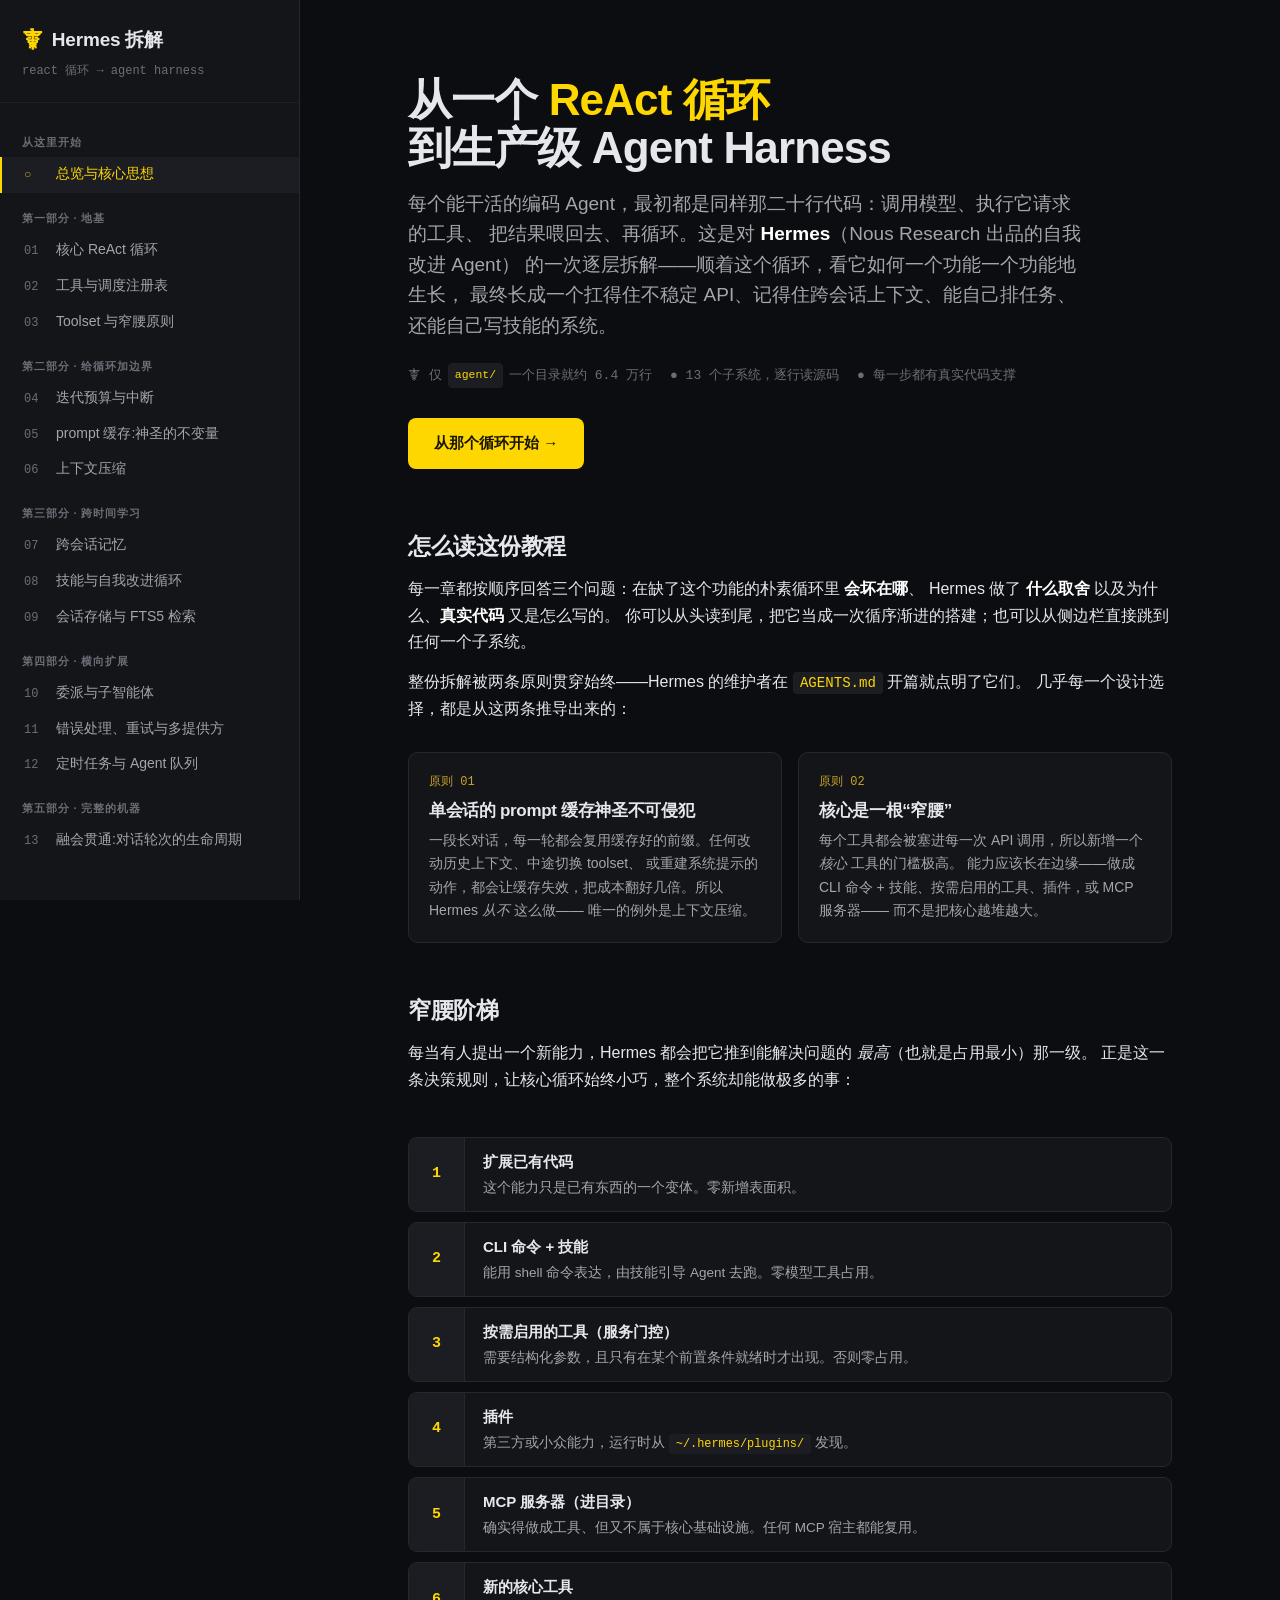
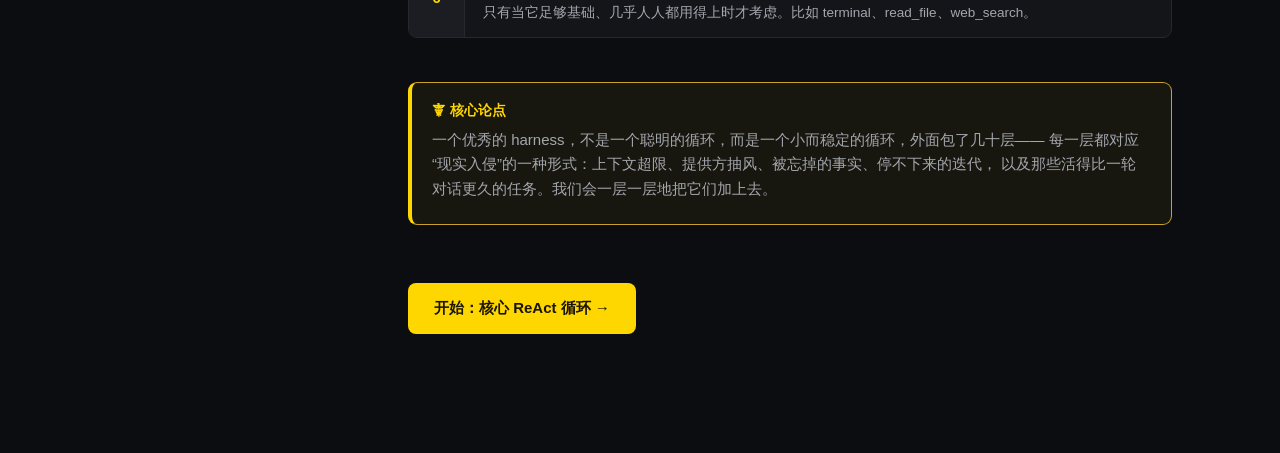
==== commit 0a9d1983: "润色全部中文正文，新增 LICENSE 与在线站点链接 - 重写全部 13 章及首页的中文叙述，去除翻译腔、统一全角标点（代码片段逐字保留，已校验 58 段 code/file/lines 与原文字节" ====
--- a/hermes-teardown.html
+++ b/hermes-teardown.html
@@ -603,358 +603,286 @@
   </script>
   <script>
 // ============================================================
-//  自动生成(中文版)。请勿手改;改 data/_intro.js 后重跑
+//  自动生成（中文版，已润色）。请勿手改；改 data/_intro.js 后重跑
 //  scripts/build_chapters_zh.py。代码片段逐字取自英文源。
 // ============================================================
 
-// ============================================================
-//  首页 HTML（“核心思想”总览）
-//  在 chapters.js 中赋值给 window.INTRO
-// ============================================================
-window.INTRO = `
-<div class="hero">
-  <h1>从一个 <span class="accent">ReAct 循环</span><br/>到生产级 Agent Harness</h1>
-  <p class="hero-lede">
-    每个能干活的编码 Agent，最初都是同样那二十行代码:调用模型、执行它请求的工具、
-    把结果喂回去、循环。这是对 <strong>Hermes</strong>(Nous Research 出品的自我改进 Agent)
-    的一次逐层拆解 —— 跟着这个循环,看它如何一个功能一个功能地生长,
-    最终变成一个能扛住不稳定 API、能跨会话记忆、能自己调度任务、还能自己写技能的系统。
-  </p>
-  <div class="hero-meta">
-    <span>☤ 单 <code>agent/</code> 目录就约 6.4 万行</span>
-    <span>● 13 个子系统,逐行读源码</span>
-    <span>● 每一步都有真实代码支撑</span>
-  </div>
-  <a class="cta" data-goto="#/ch/react-loop">从那个循环开始 →</a>
-</div>
-
-<h2>怎么读这份教程</h2>
-<p>
-  每一章都按顺序回答三个问题:在没有这个功能的朴素循环里 <strong>会坏在哪</strong>、
-  Hermes 做了 <strong>什么决策</strong> 以及为什么、以及 <strong>真实代码</strong> 是怎么实现的。
-  你可以从头读到尾,把它当成一次循序渐进的搭建;也可以从侧边栏直接跳到任何一个子系统。
-</p>
-<p>
-  整个拆解都被两条原则贯穿 —— Hermes 维护者在他们的 <code>AGENTS.md</code> 开篇就点明了这两条。
-  几乎每一个设计选择,都是从这两条推导出来的:
-</p>
-
-<div class="principles">
-  <div class="principle">
-    <div class="pn">原则 01</div>
-    <h3>单会话的 prompt 缓存神圣不可侵犯</h3>
-    <p>一段长对话每一轮都会复用缓存好的前缀。任何改动历史上下文、中途切换 toolset、
-    或重建系统提示的行为,都会让缓存失效,把成本翻好几倍。所以 Hermes <em>从不</em>这么做 ——
-    唯一的例外是上下文压缩。</p>
-  </div>
-  <div class="principle">
-    <div class="pn">原则 02</div>
-    <h3>核心是一根“窄腰”</h3>
-    <p>每个工具都会被塞进每一次 API 调用,所以新增一个<em>核心</em>工具的门槛非常高。
-    能力应该长在边缘 —— 作为 CLI 命令 + 技能、按需启用的工具、插件,或 MCP 服务器 ——
-    而不是靠把核心做大。</p>
-  </div>
-</div>
-
-<h2>窄腰阶梯</h2>
-<p>
-  每当有人提出一个新能力,Hermes 会把它推到能解决问题的<em>最高</em>(即占用最少)的那一级。
-  正是这一条决策规则,让核心循环始终保持小巧,而整个系统却能做极多的事:
-</p>
-<div class="ladder">
-  <div class="ladder-rung"><div class="ladder-num">1</div><div class="ladder-body"><div class="lt">扩展已有代码</div><div class="ld">这个能力是已有东西的一个变体。零新增表面积。</div></div></div>
-  <div class="ladder-rung"><div class="ladder-num">2</div><div class="ladder-body"><div class="lt">CLI 命令 + 技能</div><div class="ld">能用 shell 命令表达,由技能引导 Agent 去跑。零模型工具占用。</div></div></div>
-  <div class="ladder-rung"><div class="ladder-num">3</div><div class="ladder-body"><div class="lt">按需启用的工具(服务门控)</div><div class="ld">需要结构化参数,且只有在某个前置条件配置好时才出现。否则零占用。</div></div></div>
-  <div class="ladder-rung"><div class="ladder-num">4</div><div class="ladder-body"><div class="lt">插件</div><div class="ld">第三方或小众能力,运行时从 <code>~/.hermes/plugins/</code> 发现。</div></div></div>
-  <div class="ladder-rung"><div class="ladder-num">5</div><div class="ladder-body"><div class="lt">MCP 服务器(进目录)</div><div class="ld">确实需要做成工具、但又不属于核心基础设施。任何 MCP 宿主都能复用。</div></div></div>
-  <div class="ladder-rung"><div class="ladder-num">6</div><div class="ladder-body"><div class="lt">新的核心工具</div><div class="ld">只有当它足够基础、几乎对每个用户都有用时才考虑。比如 terminal、read_file、web_search。</div></div></div>
-</div>
-
-<div class="callout">
-  <div class="callout-title">☤ 核心论点</div>
-  <p>一个优秀的 harness 不是一个聪明的循环。它是一个小而稳定的循环,外面包了几十层 ——
-  每一层都处理“现实入侵”的一种方式:上下文超限、提供方抽风、忘掉的事实、停不下来的迭代、
-  以及那些活得比一轮对话更久的任务。我们会一层一层地把它们加上去。</p>
-</div>
-
-<a class="cta" data-goto="#/ch/react-loop">开始:核心 ReAct 循环 →</a>
-`;
-
+window.INTRO = "\n<div class=\"hero\">\n  <h1>从一个 <span class=\"accent\">ReAct 循环</span><br/>到生产级 Agent Harness</h1>\n  <p class=\"hero-lede\">\n    每个能干活的编码 Agent，最初都是同样那二十行代码：调用模型、执行它请求的工具、\n    把结果喂回去、再循环。这是对 <strong>Hermes</strong>（Nous Research 出品的自我改进 Agent）\n    的一次逐层拆解——顺着这个循环，看它如何一个功能一个功能地生长，\n    最终长成一个扛得住不稳定 API、记得住跨会话上下文、能自己排任务、还能自己写技能的系统。\n  </p>\n  <div class=\"hero-meta\">\n    <span>☤ 仅 <code>agent/</code> 一个目录就约 6.4 万行</span>\n    <span>● 13 个子系统，逐行读源码</span>\n    <span>● 每一步都有真实代码支撑</span>\n  </div>\n  <a class=\"cta\" data-goto=\"#/ch/react-loop\">从那个循环开始 →</a>\n</div>\n\n<h2>怎么读这份教程</h2>\n<p>\n  每一章都按顺序回答三个问题：在缺了这个功能的朴素循环里 <strong>会坏在哪</strong>、\n  Hermes 做了 <strong>什么取舍</strong> 以及为什么、<strong>真实代码</strong> 又是怎么写的。\n  你可以从头读到尾，把它当成一次循序渐进的搭建；也可以从侧边栏直接跳到任何一个子系统。\n</p>\n<p>\n  整份拆解被两条原则贯穿始终——Hermes 的维护者在 <code>AGENTS.md</code> 开篇就点明了它们。\n  几乎每一个设计选择，都是从这两条推导出来的：\n</p>\n\n<div class=\"principles\">\n  <div class=\"principle\">\n    <div class=\"pn\">原则 01</div>\n    <h3>单会话的 prompt 缓存神圣不可侵犯</h3>\n    <p>一段长对话，每一轮都会复用缓存好的前缀。任何改动历史上下文、中途切换 toolset、\n    或重建系统提示的动作，都会让缓存失效，把成本翻好几倍。所以 Hermes <em>从不</em> 这么做——\n    唯一的例外是上下文压缩。</p>\n  </div>\n  <div class=\"principle\">\n    <div class=\"pn\">原则 02</div>\n    <h3>核心是一根“窄腰”</h3>\n    <p>每个工具都会被塞进每一次 API 调用，所以新增一个 <em>核心</em> 工具的门槛极高。\n    能力应该长在边缘——做成 CLI 命令 + 技能、按需启用的工具、插件，或 MCP 服务器——\n    而不是把核心越堆越大。</p>\n  </div>\n</div>\n\n<h2>窄腰阶梯</h2>\n<p>\n  每当有人提出一个新能力，Hermes 都会把它推到能解决问题的 <em>最高</em>（也就是占用最小）那一级。\n  正是这一条决策规则，让核心循环始终小巧，整个系统却能做极多的事：\n</p>\n<div class=\"ladder\">\n  <div class=\"ladder-rung\"><div class=\"ladder-num\">1</div><div class=\"ladder-body\"><div class=\"lt\">扩展已有代码</div><div class=\"ld\">这个能力只是已有东西的一个变体。零新增表面积。</div></div></div>\n  <div class=\"ladder-rung\"><div class=\"ladder-num\">2</div><div class=\"ladder-body\"><div class=\"lt\">CLI 命令 + 技能</div><div class=\"ld\">能用 shell 命令表达，由技能引导 Agent 去跑。零模型工具占用。</div></div></div>\n  <div class=\"ladder-rung\"><div class=\"ladder-num\">3</div><div class=\"ladder-body\"><div class=\"lt\">按需启用的工具（服务门控）</div><div class=\"ld\">需要结构化参数，且只有在某个前置条件就绪时才出现。否则零占用。</div></div></div>\n  <div class=\"ladder-rung\"><div class=\"ladder-num\">4</div><div class=\"ladder-body\"><div class=\"lt\">插件</div><div class=\"ld\">第三方或小众能力，运行时从 <code>~/.hermes/plugins/</code> 发现。</div></div></div>\n  <div class=\"ladder-rung\"><div class=\"ladder-num\">5</div><div class=\"ladder-body\"><div class=\"lt\">MCP 服务器（进目录）</div><div class=\"ld\">确实得做成工具、但又不属于核心基础设施。任何 MCP 宿主都能复用。</div></div></div>\n  <div class=\"ladder-rung\"><div class=\"ladder-num\">6</div><div class=\"ladder-body\"><div class=\"lt\">新的核心工具</div><div class=\"ld\">只有当它足够基础、几乎人人都用得上时才考虑。比如 terminal、read_file、web_search。</div></div></div>\n</div>\n\n<div class=\"callout\">\n  <div class=\"callout-title\">☤ 核心论点</div>\n  <p>一个优秀的 harness，不是一个聪明的循环，而是一个小而稳定的循环，外面包了几十层——\n  每一层都对应“现实入侵”的一种形式：上下文超限、提供方抽风、被忘掉的事实、停不下来的迭代，\n  以及那些活得比一轮对话更久的任务。我们会一层一层地把它们加上去。</p>\n</div>\n\n<a class=\"cta\" data-goto=\"#/ch/react-loop\">开始：核心 ReAct 循环 →</a>\n";
 
 window.CHAPTERS = [
   {
     "id": "react-loop",
     "title": "核心 ReAct 循环",
     "phase": "第一部分 · 地基",
-    "one_line": "一个单线程的同步 while 循环：调用模型、执行模型请求的所有 tool 调用、把结果追加到消息列表、再循环——只有当模型回复中不再包含 tool 调用（或某个护栏触发）时才退出。",
-    "problem": "如果没有循环，智能体就只是一次性的对话补全：模型可以请求运行某个 tool，但没有任何东西去执行它、把结果反馈回去、或让模型据此做出反应并决定下一步。一次朴素的调用要么直接回答，要么请求一个 tool，二者无法在同一序列里先后发生，因此任何多步任务（读取文件，然后编辑它，再运行测试）都不可能完成。你也没有办法叫停一个失控的模型——它可能永无止境地请求 tool、烧掉无上限的 API 开销，或者无视一个想在任务中途打断它的用户。",
-    "design_decision": "Hermes 刻意把*控制流*做得极小——`run_conversation`（agent/conversation_loop.py:461）里只有一个 `while` 循环，其循环体就是“调用模型 → 如果有 tool_calls，就执行并追加结果，然后 `continue`；否则这就是最终响应，`break`。”这正是原则 2（窄腰）：循环本身不会为每项能力新增分支——tool、记忆、技能和插件全都在边缘处接入（由模型决定调用哪个 tool；`agent._execute_tool_calls` 把调用分派给 agent/tool_executor.py 里的处理器），所以新增一项能力永远不需要改动这个循环。这个循环同时守护着原则 1（prompt 缓存是神圣的）：系统提示只构建一次，每个对话轮次都逐字节原样重放（lines 661-666 处的循环注释把这称为 Hermes 的不变量），而每轮的临时上下文（记忆召回、插件提示）被注入到用于 API 调用的那份副本（`api_messages`）的*用户*消息里，而不是被持久化的 `messages` 列表中，因此被缓存的前缀永远不会被改动。退出由一个显式的合取条件控制——迭代计数对比 `max_iterations`（默认 90）**且** 一个线程安全的 `IterationBudget` 剩余量 > 0——再加上一次性的 `_budget_grace_call` 逃生口，因此即便模型永不停止请求 tool，智能体也总能终止。",
+    "one_line": "一个单线程的同步 while 循环：调用模型，执行它请求的全部工具调用，把结果追加进消息列表，再继续下一轮——直到模型的回复里不再有工具调用（或某道护栏被触发）才退出。",
+    "problem": "没有循环，智能体就只是一次性的对话补全：模型能请求调用某个工具，却没有谁去真正执行它、把结果回传，再让模型据此决定下一步。单次调用要么直接给答案，要么请求一个工具，两者无法在同一条序列里先后发生；于是任何多步任务——读文件、改文件、再跑测试——都无从完成。你也没法叫停一个失控的模型：它可能无止境地请求工具、烧掉没有上限的 API 开销，或者无视一个想在中途打断它的用户。",
+    "design_decision": "Hermes 刻意把控制流做到极简——`run_conversation`（agent/conversation_loop.py:461）里就一个 `while` 循环，循环体只做一件事：调用模型；若有 tool_calls，就执行并把结果追加进去，然后 `continue`；否则这就是最终回复，`break`。这正是原则 2（窄腰）的体现：循环本身不会为每项新能力增加分支——工具、记忆、技能、插件全都接在边缘（由模型决定调哪个工具，`agent._execute_tool_calls` 再把调用分派给 agent/tool_executor.py 里的处理器），所以加一项能力永远不必改动这个循环。它同时守护着原则 1（prompt 缓存神圣不可侵犯）：系统提示只构建一次，每一轮都逐字节原样重放（661-666 行的注释把这称作 Hermes 的不变量），而每轮的临时上下文（记忆召回、插件提示）只注入到供 API 调用的那份副本 `api_messages` 的用户消息里，绝不写进被持久化的 `messages`，因此被缓存的前缀始终不被扰动。退出由一个显式的合取条件把关——迭代计数对比 `max_iterations`（默认 90）且线程安全的 `IterationBudget` 仍有余量——再加上一次性的 `_budget_grace_call` 逃生口，所以哪怕模型永不停手地请求工具，智能体也总能终止。",
     "code_snippets": [
       {
-        "caption": "循环头：真正的退出条件就在这里",
+        "caption": "循环头：真正的退出条件都在这一行",
         "file": "agent/conversation_loop.py",
         "lines": "461-486",
         "code": "while (api_call_count < agent.max_iterations and agent.iteration_budget.remaining > 0) or agent._budget_grace_call:\n        # Reset per-turn checkpoint dedup so each iteration can take one snapshot\n        agent._checkpoint_mgr.new_turn()\n\n        # Check for interrupt request (e.g., user sent new message)\n        if agent._interrupt_requested:\n            interrupted = True\n            _turn_exit_reason = \"interrupted_by_user\"\n            if not agent.quiet_mode:\n                agent._safe_print(\"\\n⚡ Breaking out of tool loop due to interrupt...\")\n            break\n        \n        api_call_count += 1\n        agent._api_call_count = api_call_count\n        agent._touch_activity(f\"starting API call #{api_call_count}\")\n\n        # Grace call: the budget is exhausted but we gave the model one\n        # more chance.  Consume the grace flag so the loop exits after\n        # this iteration regardless of outcome.\n        if agent._budget_grace_call:\n            agent._budget_grace_call = False\n        elif not agent.iteration_budget.consume():\n            _turn_exit_reason = \"budget_exhausted\"\n            ...\n            break",
-        "explanation": "只要在计数上限**和**预算两者之下都还有剩余迭代，循环就继续运行——除非已经预备了一次性的 grace call。每个对话轮次最先做的事就是响应中断（用户发来了新消息），然后递增调用计数并消耗一个预算单位。这三项检查——max_iterations、iteration_budget、`_interrupt_requested`——才是真正的终止保证，而不仅仅是顺利路径上那个“无 tool 调用”的退出。"
-      },
-      {
-        "caption": "存在 tool 调用时：追加这一轮 assistant 消息、执行、结果落入 messages",
+        "explanation": "只要迭代计数和预算两道上限都还有余量，循环就继续——除非已经备好一次性的 grace call。每轮开头第一件事就是响应中断（用户发来新消息），随后才递增调用计数、扣掉一个预算单位。max_iterations、iteration_budget、`_interrupt_requested` 这三道检查，才是真正的终止保证，而不只是顺利路径上那个“无工具调用即退出”。"
+      },
+      {
+        "caption": "有工具调用时：先追加本轮 assistant 消息，执行工具，结果落进 messages",
         "file": "agent/conversation_loop.py",
         "lines": "3499-3501,3716-3731,3827-3828",
         "code": "            # Check for tool calls\n            if assistant_message.tool_calls:\n                if not agent.quiet_mode:\n                    agent._vprint(f\"{agent.log_prefix}🔧 Processing {len(assistant_message.tool_calls)} tool call(s)...\")\n                ...\n                messages.append(assistant_msg)\n                agent._emit_interim_assistant_message(assistant_msg)\n                ...\n                agent._execute_tool_calls(assistant_message, messages, effective_task_id, api_call_count)\n                ...\n                # Continue loop for next response\n                continue",
-        "explanation": "这是 ReAct 中“act（行动）”的那一半。当模型返回 tool_calls 时，先追加 assistant 消息，接着 `_execute_tool_calls` 运行每个 tool，并把一条 `{\"role\": \"tool\", ...}` 结果追加进同一个 `messages` 列表，然后 `continue` 让循环带着新结果回到模型那里。在下一次 API 调用之前，模型永远看不到 tool 的输出——这次往返正是整个循环的意义所在。"
-      },
-      {
-        "caption": "无 tool 调用：这就是最终响应——跳出循环",
+        "explanation": "这是 ReAct 里“行动（act）”的那一半。模型返回 tool_calls 时，先追加 assistant 消息，再由 `_execute_tool_calls` 逐个执行工具，并把一条 `{\"role\": \"tool\", ...}` 结果追加进同一个 `messages`，随后 `continue` 让循环带着新结果回到模型面前。模型要到下一次 API 调用才看得到工具输出——这趟往返正是整个循环存在的意义。"
+      },
+      {
+        "caption": "没有工具调用：这就是最终回复——跳出循环",
         "file": "agent/conversation_loop.py",
         "lines": "3830-3832,4140-4164",
         "code": "            else:\n                # No tool calls - this is the final response\n                final_response = assistant_message.content or \"\"\n                ...\n                final_response = agent._strip_think_blocks(final_response).strip()\n                \n                final_msg = agent._build_assistant_message(assistant_message, finish_reason)\n                ...\n                messages.append(final_msg)\n                \n                _turn_exit_reason = f\"text_response(finish_reason={finish_reason})\"\n                if not agent.quiet_mode:\n                    agent._safe_print(f\"🎉 Conversation completed after {api_call_count} OpenAI-compatible API call(s)\")\n                break",
-        "explanation": "这是“reason（推理）”的那一半，也是自然的终点：当模型回复的是内容且没有 tool_calls 时，该内容就成为 `final_response`，assistant 消息被追加进持久的对话记录，循环随即 `break`。这是唯一一个顺利路径上的退出——其余所有退出（预算、中断、错误、护栏停机）都属于安全退出。"
-      },
-      {
-        "caption": "支撑循环守卫的那个预算",
+        "explanation": "这是“推理（reason）”的那一半，也是自然的终点：当模型只回内容、没有 tool_calls 时，这段内容就成为 `final_response`，assistant 消息被追加进持久对话记录，循环随即 `break`。这是顺利路径上唯一的出口——其余出口（预算耗尽、中断、报错、护栏停机）都属于安全退出。"
+      },
+      {
+        "caption": "为循环守卫兜底的迭代预算",
         "file": "agent/iteration_budget.py",
         "lines": "37-43,56-59",
         "code": "    def consume(self) -> bool:\n        \"\"\"Try to consume one iteration.  Returns True if allowed.\"\"\"\n        with self._lock:\n            if self._used >= self.max_total:\n                return False\n            self._used += 1\n            return True\n\n    @property\n    def remaining(self) -> int:\n        with self._lock:\n            return max(0, self.max_total - self._used)",
-        "explanation": "循环头里的 `iteration_budget.remaining > 0` 以及循环体内的 `iteration_budget.consume()`，背后都是这个线程安全的计数器（父智能体默认上限为 90）。它之所以独立于原始的 `api_call_count`，是因为迭代是可以被退还的——例如 `execute_code` 这类编程式 tool 调用会被退还，从而不占用预算——因此预算才是权威的开销上限，而 `max_iterations` 则是一道硬天花板。"
+        "explanation": "循环头里的 `iteration_budget.remaining > 0` 和循环体内的 `iteration_budget.consume()`，背后都是这个线程安全的计数器（父智能体默认上限 90）。它之所以独立于 `api_call_count`，是因为迭代可以被退还——例如 `execute_code` 这类程序化工具调用就会退还、不占预算——所以预算才是权威的开销上限，`max_iterations` 则是一道硬天花板。"
       }
     ],
     "gotchas": [
-      "这个循环有许多条退出路径，而不止一条。AGENTS.md 伪代码里描述的“无 tool 调用 → 返回”只是顺利路径。真实的退出还包括：`_interrupt_requested`（用户发来了新消息）、`iteration_budget.consume()` 返回 False（budget_exhausted）、api_call_count 达到 max_iterations、某个 tool 护栏停机（line 3733）、临近最大迭代数时出错（line 4215），以及空响应耗尽（line 4098）。每一处都会设置 `_turn_exit_reason` 以供诊断。",
-      "`api_call_count` 和 `iteration_budget` 是两个不同的计数器。api_call_count 是一道只增不减的硬天花板；而预算是可以退还的（例如 line 3773-3774 处仅含 execute_code 的对话轮次会调用 iteration_budget.refund()），因此一个会话实际能做的有用步骤可能比原始计数所暗示的更多。",
-      "`_budget_grace_call` 允许循环在预算耗尽之后再恰好多跑一次迭代，随后该标志会被立即消耗（lines 480-481），从而保证循环不会在 grace 路径上无限循环下去。",
-      "prompt 缓存的安全性是结构性的：循环每个对话轮次都会构建一份全新的 `api_messages` 副本，并把临时上下文（记忆召回、插件提示）注入到这份副本的用户消息里——绝不写入被持久化的 `messages` 列表，也绝不写入系统提示（lines 651-670）。在对话中途改动系统提示会使缓存前缀失效，而 AGENTS.md 明确指出这是被禁止的。",
-      "tool 结果会被追加到模型下一轮所看到的那个**同一个** `messages` 列表里；`_execute_tool_calls`（经由 agent/tool_executor.py 分派）负责为每个 tool_call_id 追加一条 role:'tool' 消息。如果某个 tool_call_id 没有得到回应，API 会拒绝下一次请求——外层的 except 处理器（lines 4184-4206）会为任何未被回应的 tool_call_id 回填错误结果，以保持角色交替的有效性。",
-      "在这份检出代码里，循环中以 `agent._execute_tool_calls` 引用执行器方法（line 3731），但其定义在 run_agent.py 和 agent/tool_executor.py 中似乎被重命名成了 `ln` / `ln_sequential` / `ln_concurrent`（看起来是对源码做了匿名化处理）。其分派行为——运行 tool、追加 role:'tool' 结果——并无变化。",
-      "模型调用与 tool/无 tool 分支之间那段代码体量很大（消毒清洗、截断/长度恢复、空响应重试、回退到备用 provider），但其中没有任何一部分属于最小化的 ReAct 骨架——它们全都是叠加在上面的加固层。用于教学的骨架就只是：调用 → 有 tool_calls？执行+追加+continue ：break。"
+      "这个循环的退出口不止一个。AGENTS.md 伪代码里写的“无工具调用 → 返回”只是顺利路径。真实的出口还有：`_interrupt_requested`（用户发来新消息）、`iteration_budget.consume()` 返回 False（budget_exhausted）、api_call_count 触顶 max_iterations、某个工具护栏停机（line 3733）、临近最大迭代时报错（line 4215），以及空响应耗尽（line 4098）。每一处都会写入 `_turn_exit_reason` 以便诊断。",
+      "`api_call_count` 和 `iteration_budget` 是两个不同的计数器。前者只增不减，是硬天花板；后者可以退还（例如 line 3773-3774，仅含 execute_code 的轮次会调用 iteration_budget.refund()），所以一个会话实际能做的有用步骤，往往比原始计数看上去更多。",
+      "`_budget_grace_call` 允许循环在预算耗尽后恰好再多跑一轮，随后这个标志立即被消耗（lines 480-481），保证循环不会沿 grace 路径无限跑下去。",
+      "prompt 缓存的安全性是结构性的：每轮循环都新建一份 `api_messages` 副本，临时上下文（记忆召回、插件提示）只注入到这份副本的用户消息里——绝不写进被持久化的 `messages`，也绝不写进系统提示（lines 651-670）。中途改动系统提示会让缓存前缀失效，AGENTS.md 明确把这列为禁止项。",
+      "工具结果会被追加进模型下一轮看到的**同一个** `messages`；`_execute_tool_calls`（经 agent/tool_executor.py 分派）负责为每个 tool_call_id 追加一条 role:'tool' 消息。一旦某个 tool_call_id 没有对应结果，API 会拒掉下一次请求——外层的 except 处理器（lines 4184-4206）会为所有未回应的 tool_call_id 回填错误结果，以维持角色交替的合法性。",
+      "在这份检出代码里，循环用 `agent._execute_tool_calls` 引用执行器方法（line 3731），但它在 run_agent.py 和 agent/tool_executor.py 里似乎被改名成了 `ln` / `ln_sequential` / `ln_concurrent`（像是做过源码匿名化）。其分派行为——执行工具、追加 role:'tool' 结果——并无变化。",
+      "模型调用和“有无工具调用”分支之间那段代码很长（输入清洗、截断/长度恢复、空响应重试、回退到备用 provider），但没有一行属于最小 ReAct 骨架——它们全是叠加在上面的加固层。教学用的骨架就这么点：调用 → 有 tool_calls？执行 + 追加 + continue；否则 break。"
     ],
     "connects_to": [
-      "Tool 分派与执行（agent/tool_executor.py — _execute_tool_calls / ln_sequential / ln_concurrent）：每个 tool_call 如何变成一条被追加到 messages 的 role:'tool' 结果",
-      "IterationBudget 与子智能体委派（agent/iteration_budget.py）：每个智能体各自的预算、对 execute_code 的退还、子智能体独立的上限",
-      "prompt 缓存（apply_anthropic_cache_control，每会话仅构建一次系统提示的不变量）：为什么临时上下文要进入每次调用的 api_messages 副本，而非 messages",
-      "中断与 /steer 处理（_interrupt_requested、_drain_pending_steer，位于 lines 466、534）：让用户在循环中途重定向智能体",
-      "上下文压缩（context_compressor.should_compress，line 3812）：永不改动历史上下文这条规则唯一被认可的例外",
-      "对话轮次收尾（agent/turn_finalizer.finalize_turn，line 4226）：在循环 break 之后组装并返回结果字典"
+      "工具分派与执行（agent/tool_executor.py — _execute_tool_calls / ln_sequential / ln_concurrent）：每个 tool_call 如何变成一条追加进 messages 的 role:'tool' 结果",
+      "IterationBudget 与子智能体委派（agent/iteration_budget.py）：每个智能体各自的预算、对 execute_code 的退还，以及子智能体独立的上限",
+      "prompt 缓存（apply_anthropic_cache_control，系统提示每会话只构建一次的不变量）：为什么临时上下文要进入每次调用的 api_messages 副本，而不是 messages",
+      "中断与 /steer 处理（_interrupt_requested、_drain_pending_steer，lines 466、534）：让用户在循环中途重新引导智能体",
+      "上下文压缩（context_compressor.should_compress，line 3812）：“绝不改动历史上下文”这条规则唯一被认可的例外",
+      "对话轮次收尾（agent/turn_finalizer.finalize_turn，line 4226）：循环 break 之后，组装并返回结果字典"
     ]
   },
   {
     "id": "tools-registry",
     "title": "工具与调度注册表",
     "phase": "第一部分 · 地基",
-    "one_line": "Hermes 用一个可自注册的工具注册表取代了朴素 ReAct loop 里手写的 if/elif 工具调度逻辑——该注册表在导入时自动发现工具、收集它们的 schema，并让每一次调用都经过同一个窄接缝来分发，统一返回一个 JSON 字符串。",
-    "problem": "在一个极简的 ReAct loop 里，你得手工接线每个工具：维护一份与 `if name == \"web_search\": ... elif name == \"read_file\": ...` 这样的调度器保持同步的 schema 列表。每加一个新工具都意味着要改两个会逐渐失同步的地方，中央调度器会膨胀成一个上千行的瓶颈，并且急切地（eagerly）导入每个工具的依赖；同时也没有一个统一的地方来强制做参数强转、错误包装、可用性检查或挂接 hook。更糟的是，模型还会看到那些其实根本跑不起来的工具（缺 API key、toolset 被禁用），于是它会幻觉式地去调用这些工具。",
-    "design_decision": "Hermes 反转了控制权：每个工具文件在导入时调用 `registry.register(name, toolset, schema, handler, check_fn, ...)`，而 `model_tools.py` 除了触发发现（`discover_builtin_tools()` 会导入每一个 `tools/*.py`，其导入副作用就是完成注册）并暴露一层薄薄的公共 API 之外什么都不做。这正是原则 2——核心是一条窄腰。`model_tools.get_tool_definitions()` 和 `handle_function_call()` 是每个调用方（run_agent、cli、batch_runner、RL 环境）都要经过的两条接缝；所有能力都活在边缘的工具文件和注册表里。注册表之所以胜过巨大的 if/elif，是因为 schema 和 handler 被并置在同一个文件里，调度是 O(1) 的字典查找而不是不断增长的分支阶梯，并且新增一个工具不需要改动任何中央调度器。这个决策同时也守护了原则 1（prompt 缓存是神圣的）：`get_tool_definitions(quiet_mode=True)` 被记忆化（memoized），只在注册表的 `_generation` 计数器变动时才失效，因此预置到 prompt 前面的那段工具 schema 在多个对话轮次之间是字节级稳定的，每个会话的缓存前缀绝不会被悄悄扰动。返回 JSON 字符串这一契约（每个 handler 都返回一个字符串，每个错误都被包进 `json.dumps({\"error\": ...})`）让对话消息的形状保持统一，这样 loop 就永远不必为某个抛了异常的工具做特殊处理。",
+    "one_line": "Hermes 用一个能自注册的工具注册表，取代了朴素 ReAct 循环里手写的 if/elif 工具分派——注册表在导入时自动发现工具、收集它们的 schema，并让每一次调用都走同一道窄接缝来分发，统一返回一个 JSON 字符串。",
+    "problem": "在极简的 ReAct 循环里，每个工具都得手工接线：维护一份 schema 列表，还要让它和 `if name == \"web_search\": ... elif name == \"read_file\": ...` 这样的分派器保持同步。每加一个工具，都要改两处会逐渐走样的地方；中央分派器会膨胀成上千行的瓶颈，还会急切地把每个工具的依赖一并导入；而且没有一个统一的地方做参数强转、错误包装、可用性检查或挂接 hook。更糟的是，模型还会看到那些其实根本跑不起来的工具（缺 API key、toolset 被禁），于是幻觉式地去调用它们。",
+    "design_decision": "Hermes 把控制权反转了过来：每个工具文件在导入时调用 `registry.register(name, toolset, schema, handler, check_fn, ...)`，而 `model_tools.py` 除了触发发现（`discover_builtin_tools()` 会导入每一个 `tools/*.py`，导入的副作用就完成了注册）并暴露一层薄薄的公共 API 之外，什么也不做。这正是原则 2——核心是一根窄腰。`model_tools.get_tool_definitions()` 和 `handle_function_call()` 是每个调用方（run_agent、cli、batch_runner、RL 环境）都要穿过的两道接缝；所有能力都住在边缘的工具文件和注册表里。注册表之所以胜过巨大的 if/elif：schema 和 handler 并置在同一个文件里，分派是 O(1) 的字典查找而非越来越长的分支阶梯，且新增一个工具不必动任何中央分派器。这个设计同样守护原则 1（prompt 缓存神圣不可侵犯）：`get_tool_definitions(quiet_mode=True)` 被记忆化，只在注册表的 `_generation` 计数器变动时才失效，因此预置在 prompt 最前面的那段工具 schema 在多轮之间是字节级稳定的，每个会话的缓存前缀绝不会被悄悄扰动。而“返回 JSON 字符串”这条契约（每个 handler 都返回字符串，任何错误都被包进 `json.dumps({\"error\": ...})`）让对话消息的形状保持统一，于是循环永远不必为某个抛了异常的工具做特殊处理。",
     "code_snippets": [
       {
-        "caption": "发现是一种导入副作用：registry.register() 在工具模块导入时运行",
+        "caption": "发现即导入副作用：工具模块一被导入，registry.register() 就运行了",
         "file": "model_tools.py",
         "lines": "32,176-181",
         "code": "from tools.registry import discover_builtin_tools, registry\n\n# =============================================================================\n# Tool Discovery  (importing each module triggers its registry.register calls)\n# =============================================================================\n\ndiscover_builtin_tools()",
-        "explanation": "model_tools.py 在它自己的 docstring 里被描述为一个“工具注册表之上的薄编排层（thin orchestration layer over the tool registry）”。调用 discover_builtin_tools() 会导入每一个 tools/*.py 文件；每个文件顶层的 registry.register(...) 调用就是那个填充注册表的副作用。这里没有需要手工维护的 import 列表——新增一个文件就足以把它注册进来。"
-      },
-      {
-        "caption": "Schema 收集：向注册表索要定义，并按 check_fn 可用性过滤",
+        "explanation": "model_tools.py 在自己的 docstring 里被称为“工具注册表之上的一层薄编排”。调用 discover_builtin_tools() 会导入每一个 tools/*.py；每个文件顶层那句 registry.register(...) 就是填充注册表的副作用。这里没有需要手工维护的 import 列表——新建一个文件，它就被注册进来了。"
+      },
+      {
+        "caption": "收集 schema：向注册表索取定义，并按 check_fn 的可用性过滤",
         "file": "model_tools.py",
         "lines": "413-420",
         "code": "    # Ask the registry for schemas (only returns tools whose check_fn passes)\n    filtered_tools = registry.get_definitions(tools_to_include, quiet=quiet_mode)\n\n    # The set of tool names that actually passed check_fn filtering.\n    # Use this (not tools_to_include) for any downstream schema that references\n    # other tools by name — otherwise the model sees tools mentioned in\n    # descriptions that don't actually exist, and hallucinates calls to them.\n    available_tool_names = {t[\"function\"][\"name\"] for t in filtered_tools}",
-        "explanation": "get_tool_definitions 先把请求的若干 toolset 解析成一组工具名，然后向注册表索要 OpenAI 格式的 schema——但只针对那些 check_fn 通过的工具（API key 存在、daemon 可达，等等）。这就是为什么模型永远看不到一个它其实无法调用的工具，否则就会引发幻觉式调用。"
-      },
-      {
-        "caption": "单一调度接缝：每次调用都路由到 registry.dispatch，并由中间件包裹",
+        "explanation": "get_tool_definitions 先把请求的若干 toolset 解析成一组工具名，再向注册表索取 OpenAI 格式的 schema——但只返回那些 check_fn 通过的工具（API key 在、daemon 可达，等等）。这正是模型永远看不到一个它其实调不动的工具的原因，否则就会引发幻觉式调用。"
+      },
+      {
+        "caption": "唯一的分派接缝：每次调用都路由到 registry.dispatch，并由中间件包裹",
         "file": "model_tools.py",
         "lines": "1120-1126",
         "code": "            else:\n                def _dispatch(next_args: Dict[str, Any]) -> Any:\n                    return registry.dispatch(\n                        function_name, next_args,\n                        task_id=task_id,\n                        user_task=user_task,\n                    )",
-        "explanation": "handle_function_call 不是每个工具一个分支，而是只做一次 registry.dispatch(function_name, args, ...)——对已注册 handler 的一次 O(1) 查找。这个 dispatch 被包进 _dispatch，这样工具执行中间件（guardrail、插件、延迟计时）就能对每一个工具统一地环绕运行。"
-      },
-      {
-        "caption": "返回 JSON 字符串的契约：handler 抛出的异常变成被包装的 JSON 错误",
+        "explanation": "handle_function_call 不为每个工具分一个支路，而是只做一次 registry.dispatch(function_name, args, ...)——对已注册 handler 的一次 O(1) 查找。这次 dispatch 被包进 _dispatch，于是工具执行中间件（护栏、插件、延迟计时）能统一地环绕每一个工具运行。"
+      },
+      {
+        "caption": "返回 JSON 字符串的契约：handler 抛出的异常被转成包装好的 JSON 错误",
         "file": "model_tools.py",
         "lines": "1195-1200",
         "code": "        return result\n\n    except Exception as e:\n        error_msg = f\"Error executing {function_name}: {str(e)}\"\n        logger.exception(error_msg)\n        return json.dumps({\"error\": _sanitize_tool_error(error_msg)}, ensure_ascii=False)",
-        "explanation": "handle_function_call 始终返回一个字符串。抛出异常的 handler 会被捕获并转换成 json.dumps({\"error\": ...})，而不是把异常往外传，这样无论结果如何，agent loop 都能追加一条格式良好的工具结果消息。AGENTS.md 直接写明了这条规则：“All handlers MUST return a JSON string.”"
+        "explanation": "handle_function_call 始终返回字符串。抛异常的 handler 会被捕获并转成 json.dumps({\"error\": ...})，而不是把异常往外抛，这样无论结果如何，agent 循环都能追加一条格式良好的工具结果消息。AGENTS.md 把这条规则写得很直白：“All handlers MUST return a JSON string.”"
       }
     ],
     "gotchas": [
-      "自动发现会注册一个工具的 schema，但在它的名字出现在某个 toolset（toolsets.py / _HERMES_CORE_TOOLS）里之前，这个工具并不会暴露给 agent。加上 tools/foo.py 只完成了一半工作；把它接线进某个 toolset 是一个刻意而独立的手工步骤（AGENTS.md 'Adding New Tools'，第 534-536 行）。",
-      "get_tool_definitions 的记忆化缓存只在 quiet_mode=True 时才生效，因为 quiet_mode=False 带有 stdout 副作用（那些 '✅ Enabled toolset' 的打印）。每个对话轮次的热点调用方总是传 quiet_mode=True，让那段被缓存的、字节级稳定的 schema 块去保护 prompt 缓存。",
-      "缓存失效是隐式的：缓存键里包含 registry._generation，它会在 register()/deregister()/register_toolset_alias() 时自增。check_fn 的结果在下一层做了 TTL 缓存（30s），这样环境漂移（Docker 起/停、环境变量变化）无需显式的失效 hook 就能被感知到。",
-      "有些 schema 是动态的、在过滤之后才重建——execute_code 的 schema 会被重新生成，只列出那些实际通过了 check_fn 的 sandbox 工具（model_tools.py 426-433）；discord 的 schema 则根据 bot 的 privileged intents 重建。必须使用经过过滤后的名字集合，而不是最初请求的那一份。",
-      "并发是按批（per-batch）由 _should_parallelize_tool_batch（tool_dispatch_helpers.py:103）决定的：批量为 1 的保持顺序执行；只要批次里有任何一个工具属于 _NEVER_PARALLEL_TOOLS（{'clarify'}）就强制顺序执行；只有在 _PARALLEL_SAFE_TOOLS（只读）里的工具，或在 _PATH_SCOPED_TOOLS 里且路径互不重叠的工具，才可以共享线程池。其他一切默认都顺序执行——也就是更安全的选择。",
-      "并发调度需要每个 worker 线程都有一个长期存活的事件循环（model_tools.py 里的 _get_worker_loop）。每次调用都用朴素的 asyncio.run() 会关闭事件循环，而被缓存的 httpx/AsyncOpenAI 客户端随后会在 GC 时抛出 'Event loop is closed'。这是工具 handler 中 sync→async 桥接的唯一权威来源（single source of truth）。",
-      "tool_search/tool_call 这个桥接在调度之前（model_tools.py 961-995 以及 tool_executor.py 281-314）就会被解包成真正底层的工具，这样每一个 pre/post hook、guardrail 以及 transcript 看到的都是真实的工具名，而不是这个桥接——并且带有一道 session 作用域闸门，使得一个受限的 session 无法通过这个桥接触及作用域之外的工具。",
-      "tools/registry.py 和 toolsets.py 在本次 checkout 中并不存在（被单独打包）。注册表的内部实现（register、get_definitions、dispatch、_generation、check_fn TTL 缓存）从 model_tools.py 被引用，并在 AGENTS.md 的 'File Dependency Chain'（第 289 行）和 'Adding New Tools'（第 498 行）里有文档说明，但无法在这里被读取到。"
+      "自动发现会注册一个工具的 schema，但在它的名字出现在某个 toolset（toolsets.py / _HERMES_CORE_TOOLS）之前，这个工具并不会暴露给 agent。写好 tools/foo.py 只完成了一半；把它接进某个 toolset 是一个刻意、独立的手工步骤（AGENTS.md “Adding New Tools”，第 534-536 行）。",
+      "get_tool_definitions 的记忆化只在 quiet_mode=True 时生效，因为 quiet_mode=False 带有 stdout 副作用（那些 “✅ Enabled toolset” 的打印）。每轮的热点调用方总是传 quiet_mode=True，好让那段被缓存、字节级稳定的 schema 去保护 prompt 缓存。",
+      "缓存失效是隐式的：缓存键里含 registry._generation，它会在 register()/deregister()/register_toolset_alias() 时自增。check_fn 的结果在更下一层做了 TTL 缓存（30s），这样环境漂移（Docker 起停、环境变量变化）无需显式的失效 hook 就能被感知到。",
+      "有些 schema 是动态的、要在过滤之后才重建——execute_code 的 schema 会被重新生成，只列出那些真正通过了 check_fn 的 sandbox 工具（model_tools.py 426-433）；discord 的 schema 则按 bot 的 privileged intents 重建。必须使用过滤后的名字集合，而不是最初请求的那一份。",
+      "并发是按批决定的，由 _should_parallelize_tool_batch（tool_dispatch_helpers.py:103）裁定：批量为 1 的保持顺序执行；批次里只要有任何一个工具属于 _NEVER_PARALLEL_TOOLS（{'clarify'}）就强制顺序执行；只有都在 _PARALLEL_SAFE_TOOLS（只读）里、或都在 _PATH_SCOPED_TOOLS 里且路径互不重叠的工具，才可以共享线程池。其余一切默认顺序执行——也就是更安全的那条路。",
+      "并发调度要求每个 worker 线程都有一个长期存活的事件循环（model_tools.py 里的 _get_worker_loop）。每次调用都用朴素的 asyncio.run() 会关掉事件循环，被缓存的 httpx/AsyncOpenAI 客户端随后会在 GC 时抛出 'Event loop is closed'。这是工具 handler 里 sync→async 桥接的唯一权威来源。",
+      "tool_search/tool_call 这道桥接在分派之前（model_tools.py 961-995 以及 tool_executor.py 281-314）就会被解包成真正的底层工具，于是每一个 pre/post hook、护栏以及 transcript 看到的都是真实工具名，而不是这道桥接——并且带一道 session 作用域闸门，让一个受限 session 无法借这道桥触到作用域之外的工具。",
+      "tools/registry.py 和 toolsets.py 在本次 checkout 中不存在（被单独打包）。注册表的内部实现（register、get_definitions、dispatch、_generation、check_fn 的 TTL 缓存）从 model_tools.py 被引用，并在 AGENTS.md 的 “File Dependency Chain”（第 289 行）和 “Adding New Tools”（第 498 行）里有记载，但在这里读不到。"
     ],
     "connects_to": [
-      "run_agent.py 里的 agent loop（run_conversation），它调用 _execute_tool_calls，并通过 _should_parallelize_tool_batch 决定并发还是顺序执行",
-      "prompt 缓存 / 系统提示词组装——get_tool_definitions(quiet_mode=True) 是被记忆化、字节级稳定、预置到每个请求前面的那段工具块",
-      "插件系统（hermes_cli/plugins 的 discover_plugins）和 MCP 工具发现，它们都通过同一条注册表路径来注册工具",
-      "工具执行中间件与 guardrail（hermes_cli.middleware.run_tool_execution_middleware）以及环绕每一次调度的 pre/post_tool_call + transform_tool_result hook",
-      "Toolset / session 作用域——enabled_toolsets / disabled_toolsets 按 session 过滤注册表的工具集合，并界定 Tool Search 桥接目录的作用域",
-      "子智能体委派（delegate_task）和 Tool Search 桥接（tool_search/tool_describe/tool_call），二者都会重新经由 handle_function_call 路由"
+      "run_agent.py 里的 agent 循环（run_conversation）：它调用 _execute_tool_calls，并通过 _should_parallelize_tool_batch 决定并发还是顺序",
+      "prompt 缓存 / 系统提示组装——get_tool_definitions(quiet_mode=True) 是被记忆化、字节级稳定、预置在每个请求最前面的那段工具块",
+      "插件系统（hermes_cli/plugins 的 discover_plugins）和 MCP 工具发现：它们都走同一条注册表路径来注册工具",
+      "工具执行中间件与护栏（hermes_cli.middleware.run_tool_execution_middleware），以及环绕每一次分派的 pre/post_tool_call + transform_tool_result hook",
+      "Toolset / session 作用域——enabled_toolsets / disabled_toolsets 按 session 过滤注册表里的工具集合，并界定 Tool Search 桥接目录的作用域",
+      "子智能体委派（delegate_task）与 Tool Search 桥接（tool_search/tool_describe/tool_call）：二者都会重新经由 handle_function_call 路由"
     ]
   },
   {
     "id": "toolsets-narrowwaist",
     "title": "Toolset 与窄腰原则",
     "phase": "第一部分 · 地基",
-    "one_line": "Toolset 决定每个平台或 agent 能看到哪些工具，这样即便产品在边缘不断长出数十种能力，模型每次调用所携带的工具 schema 依然保持精简。",
-    "problem": "在一个朴素的 ReAct loop 中，你写的每一个工具都会在每一次 API 调用时被原封不动地交给模型。加上一个 Discord 管理工具、一个 Spotify 工具、一个 Home Assistant 工具，再加二十个 MCP server，那么一次简单的 CLI 聊天对话轮次现在就要携带上百个它永远用不到的工具 schema —— 每一轮都为它们全部支付输入 token，同时让模型淹没在一堆它可能误触发的无关选项里。更糟的是，如果你想通过在对话中途替换工具列表来解决这个问题，就会让 prompt 缓存失效，从而成倍放大用户的开销。没有一个门控层，“产品变大了”和“每次对话都变得更贵更笨”就成了同一件事。",
-    "design_decision": "Hermes 把模型的工具 schema 当作一个窄腰（原则 2）：每个核心工具都要在每一次 API 调用上付费，因此往核心面里新增内容的门槛被刻意设得很高，而能力则被推向边缘。Toolset 就是那个门控机制 —— 每个平台适配器或 agent 选定一组启用/禁用集合，get_tool_definitions 只把这些工具名解析成 schema，于是一次 Telegram 聊天永远不会携带 Discord 管理工具的 schema。Footprint Ladder（足迹阶梯）把这套理念落地为一套决策流程：选择能解决问题的最高（足迹最小）那一级 —— 扩展现有代码 > CLI 命令 + 技能 > 由服务门控的工具（check_fn） > plugin > 目录中的 MCP server > 新增核心工具。关键在于，一次对话的 toolset 集合在其整个生命周期内是固定的：AGENTS.md 把“在对话中途更改 toolset”列为禁止的缓存破坏行为，因为解析出的工具列表是被缓存的请求前缀的一部分（原则 1：每次对话的 prompt 缓存是神圣的）。所以 toolset 在 agent 构造时静态门控，而不是每一对话轮次动态调整 —— 能力住在边缘，但对任何给定的一次对话而言，窄腰只决定一次并保持恒定。",
+    "one_line": "Toolset 决定每个平台或 agent 能看到哪些工具，于是即便产品在边缘不断长出数十种能力，模型每次调用携带的工具 schema 依然精简。",
+    "problem": "在朴素的 ReAct 循环里，你写的每一个工具都会在每一次 API 调用时原封不动地交给模型。加一个 Discord 管理工具、一个 Spotify 工具、一个 Home Assistant 工具，再加二十个 MCP 服务器，那么一次简单的 CLI 聊天，现在每轮都要携带上百个它永远用不到的工具 schema——为它们全部支付输入 token，还让模型淹没在一堆它可能误触的无关选项里。更糟的是，如果你想靠在对话中途替换工具列表来解决，又会让 prompt 缓存失效，把用户成本成倍放大。没有一个门控层，“产品变大”和“每次对话都变得更贵更笨”就成了同一件事。",
+    "design_decision": "Hermes 把模型的工具 schema 当作一根窄腰（原则 2）：每个核心工具都要在每一次 API 调用上付费，所以往核心面里加东西的门槛被刻意设得很高，能力则被推向边缘。Toolset 就是那个门控机制——每个平台适配器或 agent 选定一组启用/禁用集合，get_tool_definitions 只把这些工具名解析成 schema，于是一次 Telegram 聊天永远不会携带 Discord 管理工具的 schema。窄腰阶梯把这套理念落成一套决策流程：选能解决问题的最高（占用最小）那一级——扩展现有代码 > CLI 命令 + 技能 > 由服务门控的工具（check_fn）> 插件 > 目录里的 MCP 服务器 > 新增核心工具。关键在于，一次对话的 toolset 集合在其整个生命周期里是固定的：AGENTS.md 把“在对话中途更改 toolset”列为禁止的破缓存行为，因为解析出的工具列表是被缓存请求前缀的一部分（原则 1：每会话的 prompt 缓存神圣不可侵犯）。所以 toolset 在 agent 构造时静态门控，而不是每轮动态调整——能力住在边缘，但对任何一次具体对话而言，窄腰只决定一次、并保持恒定。",
     "code_snippets": [
       {
         "caption": "把启用的 toolset 解析成要暴露的具体工具名集合",
         "file": "model_tools.py",
         "lines": "360-386",
         "code": "    if enabled_toolsets is not None:\n        effective_enabled_toolsets = list(enabled_toolsets)\n        if os.environ.get(\"HERMES_KANBAN_TASK\") and \"kanban\" not in effective_enabled_toolsets:\n            # Dispatcher-spawned workers are scoped by HERMES_KANBAN_TASK and\n            # must always receive the lifecycle handoff tools. ...\n            effective_enabled_toolsets.append(\"kanban\")\n        for toolset_name in effective_enabled_toolsets:\n            if validate_toolset(toolset_name):\n                resolved = resolve_toolset(toolset_name)\n                tools_to_include.update(resolved)\n                ...\n            elif toolset_name in _LEGACY_TOOLSET_MAP:\n                legacy_tools = _LEGACY_TOOLSET_MAP[toolset_name]\n                tools_to_include.update(legacy_tools)\n                ...\n    else:\n        # Default: start with everything\n        from toolsets import get_all_toolsets\n        for ts_name in get_all_toolsets():\n            tools_to_include.update(resolve_toolset(ts_name))",
-        "explanation": "这正是门控的核心：调用方传入 enabled_toolsets，每个名字都被校验并展开（resolve_toolset）成它所包含的具体工具名，只有这些名字会累积进 tools_to_include。一个只请求 'messaging' 的平台永远不会累积 Discord 管理或 Spotify 的 schema，因此在该平台的调用上它们的 token 开销为零。"
-      },
-      {
-        "caption": "禁用的 toolset 在最后做减法，所以哪怕是组合 bundle 里的工具也会被剔除",
+        "explanation": "这就是门控的核心：调用方传入 enabled_toolsets，每个名字都被校验并展开（resolve_toolset）成它包含的具体工具名，只有这些名字会累积进 tools_to_include。一个只请求 'messaging' 的平台，永远不会累积 Discord 管理或 Spotify 的 schema，因此在该平台的调用上，它们的 token 开销为零。"
+      },
+      {
+        "caption": "禁用的 toolset 在最后做减法，所以哪怕组合 bundle 里的工具也会被剔除",
         "file": "model_tools.py",
         "lines": "388-403",
         "code": "    # Always apply disabled toolsets as a subtraction step at the end.\n    # This ensures that even if a composite toolset (like hermes-cli)\n    # is enabled, any tools belonging to a disabled toolset are strictly\n    # stripped out. See issue #17309.\n    if disabled_toolsets:\n        for toolset_name in disabled_toolsets:\n            if validate_toolset(toolset_name):\n                resolved = resolve_toolset(toolset_name)\n                tools_to_include.difference_update(resolved)\n                ...\n            elif toolset_name in _LEGACY_TOOLSET_MAP:\n                legacy_tools = _LEGACY_TOOLSET_MAP[toolset_name]\n                tools_to_include.difference_update(legacy_tools)",
-        "explanation": "启用做加法，禁用做减法，而减法在最后无条件执行。这种顺序意味着用户可以启用一个宽泛的组合 toolset，却仍然硬性排除某一个工具（例如禁用 'terminal'）；禁用永远胜出，这正是门控所需要的那种可预测的安全特性。"
-      },
-      {
-        "caption": "解析出的工具列表被 memoize，且核心工具永不被推迟",
+        "explanation": "启用做加法，禁用做减法，而减法在最后无条件执行。这种顺序意味着：用户可以启用一个宽泛的组合 toolset，却仍然硬性排除某个工具（例如禁用 'terminal'）；禁用永远胜出——这正是门控所需的那种可预测的安全性。"
+      },
+      {
+        "caption": "解析出的工具列表被记忆化，且核心工具永不被推迟",
         "file": "model_tools.py",
         "lines": "506-511",
         "code": "    # ── Tool Search (progressive disclosure) ────────────────────\n    # Conditionally replace MCP + plugin (non-core) tools with three bridge\n    # tools (tool_search / tool_describe / tool_call) when the deferrable\n    # surface exceeds the configured threshold (default 10% of context\n    # window). Core Hermes tools (toolsets._HERMES_CORE_TOOLS) are NEVER\n    # deferred. See tools/tool_search.py for full design notes.",
-        "explanation": "即便经过门控，如果剩下的 MCP/plugin 面仍然很大，Hermes 也会把它们折叠到三个 bridge 工具之后，而不是把所有 schema 都发出去 —— 这是对窄腰的第二次收窄。“核心工具永不被推迟”这一不变量直接编码了该原则：窄腰（核心）始终在场，只有边缘能力会按需变得可被发现。"
+        "explanation": "即便经过门控，如果剩下的 MCP/插件面仍然很大，Hermes 也会把它们折叠到三个桥接工具之后，而不是把所有 schema 都发出去——这是对窄腰的第二次收窄。“核心工具永不被推迟”这条不变量直接编码了该原则：窄腰（核心）始终在场，只有边缘能力才按需变得可被发现。"
       },
       {
         "caption": "Legacy toolset 别名把旧名字映射到当前的工具名列表",
         "file": "model_tools.py",
         "lines": "220-236",
         "code": "_LEGACY_TOOLSET_MAP = {\n    \"web_tools\": [\"web_search\", \"web_extract\"],\n    \"terminal_tools\": [\"terminal\"],\n    \"vision_tools\": [\"vision_analyze\"],\n    \"moa_tools\": [\"mixture_of_agents\"],\n    \"image_tools\": [\"image_generate\"],\n    \"skills_tools\": [\"skills_list\", \"skill_view\", \"skill_manage\"],\n    \"browser_tools\": [\n        \"browser_navigate\", \"browser_snapshot\", \"browser_click\",\n        \"browser_type\", \"browser_scroll\", \"browser_back\",\n        \"browser_press\", \"browser_get_images\",\n        \"browser_vision\", \"browser_console\"\n    ],\n    \"cronjob_tools\": [\"cronjob\"],\n    \"file_tools\": [\"read_file\", \"write_file\", \"patch\", \"search_files\"],\n    \"tts_tools\": [\"tts\"],\n}",
-        "explanation": "Toolset 是架在工具名之上的一个寻址层，而这张映射表在规范的 toolset 键不断演进时，让旧的配置名字仍然可用。它说明了一个 'toolset' 不过是一组工具名的具名 bundle —— 门控层解析的是名字，而从不直接操作工具实现。"
+        "explanation": "Toolset 是架在工具名之上的一层寻址，而这张映射表在规范的 toolset 键不断演进时，让旧的配置名字仍然可用。它说明了一个 'toolset' 不过是一组工具名的具名 bundle——门控层解析的是名字，从不直接碰工具实现。"
       }
     ],
     "gotchas": [
-      "toolsets.py 在整个文件里被反复引用（model_tools.py 第 33 行：`from toolsets import resolve_toolset, validate_toolset`，外加 get_all_toolsets 和 _HERMES_CORE_TOOLS 列表），但该文件在本次 checkout 中缺失。TOOLSETS 字典、_HERMES_CORE_TOOLS、resolve_toolset、validate_toolset 和 get_all_toolsets 都无法逐字读取；它们的行为是依据 AGENTS.md（第 222-223、534-536、935-950 行）以及 model_tools.py 调用它们的方式来描述的。",
-      "在对话中途更改 toolset 是被禁止的缓存破坏行为。AGENTS.md（第 1102-1107 行）把“在对话中途更改 toolset”与改写过去的上下文、重建系统 prompt 并列，列为会让每次对话的缓存失效并成倍放大开销的行为。Toolset 的选择在 agent 构造时一次性决定（run_agent.py 把 enabled_toolsets/disabled_toolsets 传入 AIAgent），而不是每一对话轮次决定。",
-      "自动发现会注册一个工具的 schema，但并不会暴露它。AGENTS.md（第 534-536 行）：任何带有顶层 registry.register() 的 tools/*.py 都会被自动导入，但只有当一个工具的名字出现在某个 toolset 里时，agent 才能触达它。接入到某个 toolset 是一个刻意为之的手动步骤 —— _HERMES_CORE_TOOLS 是默认 bundle，不是死代码。",
-      "工具 schema 的描述不得提及其他 toolset 里的工具（AGENTS.md 第 1204-1205 行）。一段说“优先使用 web_search”的描述，会在 web_search 被门控排除时失效 —— 模型会幻觉式地调用一个并不存在的工具。交叉引用是在 get_tool_definitions 里动态添加的（见 model_tools.py 第 426-482 行对 browser_navigate 和 execute_code 的后处理），其依据是实际通过了过滤的工具。",
-      "memoize 缓存（_tool_defs_cache，上限 8 项，model_tools.py 第 254-262 行）在命中时返回一个浅拷贝（第 328 行），这样下游代码在向 self.tools 追加 memory/LCM schema 时不会污染共享缓存 —— 这一点很重要，因为某些提供方（DeepSeek、小米 MiMo、Moonshot Kimi）会以 HTTP 400 拒绝重复的工具名（issue #17335）。",
-      "dispatcher 会为 worker agent 强制加入 'kanban' toolset（第 362-368 行），即便某个 assignee 配置限制了它的聊天 toolset —— 生命周期交接（complete/block/heartbeat）这一面必须在由成本驱动的 toolset 收窄中幸存下来。"
+      "toolsets.py 在整个文件里被反复引用（model_tools.py 第 33 行：`from toolsets import resolve_toolset, validate_toolset`，外加 get_all_toolsets 和 _HERMES_CORE_TOOLS），但该文件在本次 checkout 中缺失。TOOLSETS 字典、_HERMES_CORE_TOOLS、resolve_toolset、validate_toolset、get_all_toolsets 都读不到逐字源码；它们的行为是据 AGENTS.md（第 222-223、534-536、935-950 行）以及 model_tools.py 调用它们的方式推断的。",
+      "在对话中途更改 toolset 是被禁止的破缓存行为。AGENTS.md（第 1102-1107 行）把“对话中途改 toolset”与改写过去的上下文、重建系统提示并列，都列为会让每次对话的缓存失效、成倍放大开销的行为。toolset 的选择在 agent 构造时一次性敲定（run_agent.py 把 enabled_toolsets/disabled_toolsets 传给 AIAgent），而不是每轮决定。",
+      "自动发现会注册一个工具的 schema，但并不暴露它。AGENTS.md（第 534-536 行）：任何带顶层 registry.register() 的 tools/*.py 都会被自动导入，但只有当工具名出现在某个 toolset 里时，agent 才触达得到。接进某个 toolset 是一个刻意为之的手工步骤——_HERMES_CORE_TOOLS 是默认 bundle，不是死代码。",
+      "工具 schema 的描述不得提及其他 toolset 里的工具（AGENTS.md 第 1204-1205 行）。一段写“优先使用 web_search”的描述，会在 web_search 被门控排除时失效——模型会幻觉式地调用一个并不存在的工具。交叉引用是在 get_tool_definitions 里动态加上的（见 model_tools.py 第 426-482 行对 browser_navigate 和 execute_code 的后处理），依据是真正通过过滤的工具。",
+      "记忆化缓存（_tool_defs_cache，上限 8 项，model_tools.py 第 254-262 行）命中时返回一个浅拷贝（第 328 行），这样下游在向 self.tools 追加 memory/LCM schema 时不会污染共享缓存——这一点很重要，因为某些提供方（DeepSeek、小米 MiMo、Moonshot Kimi）会以 HTTP 400 拒绝重复的工具名（issue #17335）。",
+      "dispatcher 会为 worker agent 强制加上 'kanban' toolset（第 362-368 行），即便某个 assignee 的配置限制了它的聊天 toolset——生命周期交接（complete/block/heartbeat）这一面必须在由成本驱动的 toolset 收窄中幸存下来。"
     ],
     "connects_to": [
-      "prompt 缓存不变量（原则 1）—— toolset 是被缓存的请求前缀的一部分，因此在一次对话的生命周期内固定不变",
-      "委派 / 子智能体 —— delegate_task 接受一个 toolsets 参数，叶子角色会被剥离掉 delegate_task/clarify/memory/send_message/execute_code，从而逐个子节点门控其能力",
-      "Tool Search 渐进式披露（tools/tool_search.py）—— 第二次收窄，在永不推迟核心工具的前提下把 MCP/plugin 工具推迟到 bridge 工具之后",
-      "plugin 与 MCP 目录 —— Footprint Ladder 上的那些级别，大多数新能力都落在这里，而不是落进核心 toolset",
-      "通过 check_fn 由服务门控的工具（registry.get_definitions）—— 只有在某个前置条件已配置时才出现的工具，例如以 token 门控的 Home Assistant",
-      "gateway/platforms/ 下的平台适配器 —— 各自挑选一个基础 toolset（例如 Telegram 使用 'messaging'）"
+      "prompt 缓存不变量（原则 1）——toolset 是被缓存请求前缀的一部分，因此在一次对话的生命周期内固定不变",
+      "委派 / 子智能体——delegate_task 接受一个 toolsets 参数，叶子角色会被剥掉 delegate_task/clarify/memory/send_message/execute_code，从而逐个子节点门控能力",
+      "Tool Search 渐进式披露（tools/tool_search.py）——第二次收窄，在永不推迟核心工具的前提下，把 MCP/插件工具推到桥接工具之后",
+      "插件与 MCP 目录——窄腰阶梯上的那些级别，大多数新能力都落在这里，而不是落进核心 toolset",
+      "由服务通过 check_fn 门控的工具（registry.get_definitions）——只有在某个前置条件已配置时才出现的工具，例如以 token 门控的 Home Assistant",
+      "gateway/platforms/ 下的平台适配器——各自挑一个基础 toolset（例如 Telegram 用 'messaging'）"
     ]
   },
   {
     "id": "budget-interrupt",
     "title": "迭代预算与中断",
     "phase": "第二部分 · 给循环加边界",
-    "one_line": "一个线程安全的迭代预算限制一次运行（及其子智能体）最多可以使用多少个 LLM 对话轮次，同时一个中断标志让用户能够介入正在执行任务的循环并重新引导它——这两者都不会触碰被缓存的 prompt 前缀。",
-    "problem": "朴素的 ReAct loop 就是一个 `while True:`——调用模型、运行工具、不断重复。如果没有任何上界，一个在失败工具上反复循环、或追逐一个根本无法达成的目标的模型，就会一直烧 token 和钱，直到某个外部因素把它杀掉为止。一个裸的 `for i in range(max_iterations)` 整型计数器虽然能解决失控问题，但很脆弱：它无法在并发运行子智能体的多个线程之间安全共享，没有“这一轮很廉价，别计费”的概念，也不会给模型任何预警——循环只是在某个思考过程中途戛然而止，没有给出最终答案。\n\n另外，一旦循环开始运行，用户就没有办法说“停下，改做这个”，除非杀掉整个进程并丢失整段对话。",
-    "design_decision": "Hermes 出于三个原因，把“可以运行多少轮”拆分成了一个独立的对象（`IterationBudget`），而不是循环里的一个内联计数器。（1）线程安全：子智能体委派会在 ThreadPoolExecutor 的工作线程上运行子智能体，因此这个计数器由一个 `threading.Lock` 保护，并暴露原子的 `consume()`/`refund()` 操作。（2）可退还性：`execute_code` 对话轮次是廉价的、RPC 风格的程序化工具调用，所以它们会被退还、不消耗预算——预算计量的是昂贵的模型推理轮次，而不是这类记账性的开销。（3）“宽限调用（grace call）”：当预算耗尽时，循环被允许再多运行恰好一个 API 轮次（`_budget_grace_call`），好让模型能够给出一个最终的文本答案，而不是在工具调用中途被切断。\n\n预算和中断都被刻意设计为循环控制状态，而绝非 prompt 状态：停止或重新引导循环永远不会重写过去的消息、也不会替换 toolset，因此每段对话的 prompt 缓存（原则 1，神圣不可侵犯）始终保持完好——一次中断的处理方式是跳出循环并持久化 session，而不是去改动被缓存的前缀。这也正是原则 2 的体现：预算/中断机制是核心循环里一个薄薄的窄腰控制面；真正的能力（子智能体、execute_code、遵守中断的 terminal 命令）都活在边缘，只需遵守这套契约即可。",
+    "one_line": "一个线程安全的迭代预算，限制一次运行（及其子智能体）最多能用多少轮 LLM 对话；与此同时，一个中断标志让用户能介入正在干活的循环、把它重新引导——两者都不触碰被缓存的 prompt 前缀。",
+    "problem": "朴素的 ReAct 循环就是一个 `while True:`——调用模型、跑工具、不断重复。没有任何上界，一个在失败工具上反复打转、或追逐一个根本达不成的目标的模型，就会一直烧 token、烧钱，直到外部因素把它杀掉。一个裸的 `for i in range(max_iterations)` 整型计数器虽然能挡住失控，却很脆弱：它没法在并发跑子智能体的多个线程间安全共享，没有“这一轮很廉价、别计费”的概念，也不会给模型任何预警——循环只是在某个思考过程中途戛然而止，连最终答案都没给。\n\n另外，一旦循环跑起来，用户就没办法说“停，改做这个”，除非杀掉整个进程、丢掉整段对话。",
+    "design_decision": "Hermes 出于三个原因，把“能跑多少轮”拆成了一个独立对象（`IterationBudget`），而不是循环里的一个内联计数器。（1）线程安全：子智能体委派会在 ThreadPoolExecutor 的工作线程上跑子智能体，所以这个计数器由一个 `threading.Lock` 保护，并暴露原子的 `consume()`/`refund()`。（2）可退还：`execute_code` 轮次是廉价的、RPC 风格的程序化工具调用，所以它们会被退还、不消耗预算——预算计量的是昂贵的模型推理轮次，而非这类记账性开销。（3）宽限调用（grace call）：当预算耗尽时，循环被允许恰好再多跑一个 API 轮次（`_budget_grace_call`），好让模型给出一个最终文本答案，而不是在工具调用中途被切断。\n\n预算和中断都被刻意设计成循环控制状态，而绝非 prompt 状态：停止或重新引导循环，永远不会改写过去的消息、也不会替换 toolset，因此每段对话的 prompt 缓存（原则 1，神圣不可侵犯）始终完好——一次中断的处理方式是跳出循环并持久化 session，而不是去动被缓存的前缀。这也正是原则 2：预算/中断机制是核心循环里一个薄薄的窄腰控制面；真正的能力（子智能体、execute_code、遵守中断的 terminal 命令）都住在边缘，只需遵守这套契约即可。",
     "code_snippets": [
       {
         "caption": "整个预算：一个带锁保护、支持 consume/refund 的计数器",
         "file": "agent/iteration_budget.py",
         "lines": "32-49",
         "code": "    def __init__(self, max_total: int):\n        self.max_total = max_total\n        self._used = 0\n        self._lock = threading.Lock()\n\n    def consume(self) -> bool:\n        \"\"\"Try to consume one iteration.  Returns True if allowed.\"\"\"\n        with self._lock:\n            if self._used >= self.max_total:\n                return False\n            self._used += 1\n            return True\n\n    def refund(self) -> None:\n        \"\"\"Give back one iteration (e.g. for execute_code turns).\"\"\"\n        with self._lock:\n            if self._used > 0:\n                self._used -= 1",
-        "explanation": "这就是整个抽象的全部：一个 `max_total` 上限、一个 `_used` 计数，外加一个 `threading.Lock`，从而让并发的子智能体线程无法破坏它。`consume()` 是闸门（耗尽时返回 False），`refund()` 则是它的逆操作。把它做成一个对象——而不是循环里的一个 `int`——正是让这个计数能够在父智能体与子智能体之间共享、被子智能体继承，并能为廉价轮次退还的关键所在。"
+        "explanation": "整个抽象就这么点东西：一个 `max_total` 上限、一个 `_used` 计数，外加一个 `threading.Lock`，让并发的子智能体线程没法把它弄坏。`consume()` 是闸门（耗尽时返回 False），`refund()` 是它的逆操作。把它做成一个对象、而不是循环里的一个 `int`，正是让这个计数能在父子智能体间共享、被子智能体继承、并为廉价轮次退还的关键。"
       },
       {
         "caption": "循环条件：预算 AND max_iterations，OR 宽限调用",
         "file": "agent/conversation_loop.py",
         "lines": "461-486",
         "code": "    while (api_call_count < agent.max_iterations and agent.iteration_budget.remaining > 0) or agent._budget_grace_call:\n        # Reset per-turn checkpoint dedup so each iteration can take one snapshot\n        agent._checkpoint_mgr.new_turn()\n\n        # Check for interrupt request (e.g., user sent new message)\n        if agent._interrupt_requested:\n            interrupted = True\n            _turn_exit_reason = \"interrupted_by_user\"\n            if not agent.quiet_mode:\n                agent._safe_print(\"\\n⚡ Breaking out of tool loop due to interrupt...\")\n            break\n        \n        api_call_count += 1\n        agent._api_call_count = api_call_count\n        agent._touch_activity(f\"starting API call #{api_call_count}\")\n\n        # Grace call: the budget is exhausted but we gave the model one\n        # more chance.  Consume the grace flag so the loop exits after\n        # this iteration regardless of outcome.\n        if agent._budget_grace_call:\n            agent._budget_grace_call = False\n        elif not agent.iteration_budget.consume():\n            _turn_exit_reason = \"budget_exhausted\"\n            if not agent.quiet_mode:\n                agent._safe_print(f\"\\n⚠️  Iteration budget exhausted ({agent.iteration_budget.used}/{agent.iteration_budget.max_total} iterations used)\")\n            break",
-        "explanation": "只要预算还有余量 OR 有一个宽限调用待执行，循环就会继续运行。每一轮首先检查 `_interrupt_requested`，如果用户进行了重新引导就干净利落地跳出。然后，如果 `_budget_grace_call` 被置位，它会消耗掉这个标志（一次免费的最终轮次），而不是扣减预算；否则它调用 `consume()`，返回 False 就意味着预算已花光，循环以 `budget_exhausted` 这个原因退出。"
-      },
-      {
-        "caption": "当本轮唯一调用的工具是 execute_code 时，退还该轮次",
+        "explanation": "只要预算还有余量，或者还有一个宽限调用待执行，循环就继续。每一轮先查 `_interrupt_requested`，若用户做了重新引导就干净利落地跳出。然后，如果 `_budget_grace_call` 被置位，它消耗掉这个标志（一次免费的最终轮），而不是扣预算；否则就调用 `consume()`，返回 False 即预算花光，循环以 `budget_exhausted` 退出。"
+      },
+      {
+        "caption": "当本轮唯一调用的工具是 execute_code 时，退还该轮",
         "file": "agent/conversation_loop.py",
         "lines": "3769-3774",
         "code": "                # Refund the iteration if the ONLY tool(s) called were\n                # execute_code (programmatic tool calling).  These are\n                # cheap RPC-style calls that shouldn't eat the budget.\n                _tc_names = {tc.function.name for tc in assistant_message.tool_calls}\n                if _tc_names == {\"execute_code\"}:\n                    agent.iteration_budget.refund()",
-        "explanation": "当某一轮的工具调用恰好只有 `{execute_code}` 而别无其他时，该迭代会被退还。`execute_code` 让模型可以在一次程序化调用中批量执行许多操作，因此向它收取一整轮推理轮次会对这条高效路径造成不公平的惩罚。这里的集合比较是严格的——一个把 execute_code 与其他工具混在一起的轮次是不会被退还的。"
-      },
-      {
-        "caption": "interrupt()：置位标志，然后向工具和子智能体扇出",
+        "explanation": "当某一轮的工具调用恰好只有 `{execute_code}`、别无其他时，这一迭代会被退还。`execute_code` 让模型可以在一次程序化调用里批量执行许多操作，所以向它收一整轮推理的“费”，对这条高效路径并不公平。这里的集合比较是严格的——把 execute_code 和别的工具混在一起的那一轮不会被退还。"
+      },
+      {
+        "caption": "interrupt()：置位标志，再向工具和子智能体扇出",
         "file": "run_agent.py",
         "lines": "2302-2308",
         "code": "        self._interrupt_requested = True\n        self._interrupt_message = message\n        # Signal all tools to abort any in-flight operations immediately.\n        # Scope the interrupt to this agent's execution thread so other\n        # agents running in the same process (gateway) are not affected.\n        if self._execution_thread_id is not None:\n            _set_interrupt(True, self._execution_thread_id)\n            self._interrupt_thread_signal_pending = False",
-        "explanation": "`interrupt()` 是在循环运行期间，由另一个线程（输入处理器、收到的消息）调用的。它置位 `_interrupt_requested`（循环在每一轮开头都会检查它）和 `_interrupt_message`（重新引导的文本），然后通过一个线程级作用域的 `_set_interrupt` 向正在执行中的工具发出中止信号。这种作用域限定在 gateway 场景里很关键——那里许多智能体共享同一个进程：中断只针对当前这个智能体的执行线程，并会进一步传播到并发的工具 worker 和子智能体（见 2325-2342 行）。"
+        "explanation": "`interrupt()` 是在循环运行期间、由另一个线程（输入处理器、收到的消息）调用的。它置位 `_interrupt_requested`（循环每轮开头都会查）和 `_interrupt_message`（重新引导的文本），再通过一个线程级作用域的 `_set_interrupt` 向正在执行的工具发中止信号。这种作用域限定在 gateway 场景里很关键——那里许多智能体共享一个进程：中断只针对当前这个智能体的执行线程，并会进一步传播到并发的工具 worker 和子智能体（见 2325-2342 行）。"
       }
     ],
     "gotchas": [
-      "预算对象是每个顶层对话轮次重新创建的：agent/turn_context.py:164 在每个用户轮次开始时执行 `agent.iteration_budget = IterationBudget(agent.max_iterations)`，而 agent/agent_init.py:280 只在构造时创建一次。所以这个上限会随每条用户消息重置——预算限定的是单个轮次的工具循环，而不是整段对话的全部生命周期。",
-      "子智能体获得的是各自独立的预算，而不是共享的池子。iteration_budget.py 的 docstring（20-26 行）指出：父智能体被限制在 max_iterations（默认 90），每个子智能体被限制在 delegation.max_iterations（默认 50），所以父智能体 + 子智能体的总迭代数按设计是可以超过父智能体上限的。不要假设存在一个全局的天花板。",
-      "循环同时检查 `api_call_count < agent.max_iterations` AND `iteration_budget.remaining > 0`（461 行）。这是两个不同的上限——按轮次计的 api_call_count 和预算对象——任意一个都能让循环停止。宽限调用的那个 `or` 子句，是当两者都耗尽后还能再跑一轮的唯一途径。",
-      "宽限标志是一次性、自我消耗的：把 `_budget_grace_call = True` 置位只买到恰好多一轮，因为 481 行会立刻把它翻回 False。它被初始化为 False（agent_init.py:521）并被重置为 False；它绝不会跨轮次保持为 True。",
-      "退还必须与正确的计数器配对。有若干路径会同时调用 `iteration_budget.refund()` AND 扣减 `api_call_count`（例如 conversation_loop.py:763-766 处理 Ollama 上下文错误，以及 3271-3272 处理压缩重启）。只退还预算却不同时修正 api_call_count，或反过来，都会让这两个上限失去同步。",
-      "退避（backoff）期间的中断处理是基于轮询的，而非抢占式的：重试等待循环（conversation_loop.py:1255 和 3243）以 0.2 秒为步长睡眠，并在每一拍检查 `_interrupt_requested`，随后调用 `clear_interrupt()` 并返回 `interrupted: True`。如果用一个长长的 `time.sleep(wait_time)`，会让智能体在整个退避期间都对中断毫无响应。",
-      "clear_interrupt()（run_agent.py:2346）必须同时清除每线程的工具信号 AND 并发 worker 线程的标志位，否则一个残留的中断可能跨过轮次边界存活下来，并在一个调度到被复用 worker tid 上的、毫不相干的工具调用上触发（见 2353-2357 行的注释）。"
+      "预算对象是每个顶层对话轮次重新创建的：agent/turn_context.py:164 在每个用户轮次开始时执行 `agent.iteration_budget = IterationBudget(agent.max_iterations)`，而 agent/agent_init.py:280 只在构造时建一次。所以这个上限会随每条用户消息重置——预算限定的是单个轮次的工具循环，而不是整段对话的全生命周期。",
+      "子智能体拿到的是各自独立的预算，而不是共享池。iteration_budget.py 的 docstring（20-26 行）指出：父智能体被限制在 max_iterations（默认 90），每个子智能体被限制在 delegation.max_iterations（默认 50），所以父智能体 + 子智能体的总迭代数，按设计是可以超过父智能体上限的。别假设存在一个全局天花板。",
+      "循环同时检查 `api_call_count < agent.max_iterations` AND `iteration_budget.remaining > 0`（461 行）。这是两道不同的上限——按轮计的 api_call_count 和预算对象——任意一道都能让循环停下。宽限调用那个 `or` 子句，是两者都耗尽后还能再跑一轮的唯一途径。",
+      "宽限标志是一次性、自我消耗的：把 `_budget_grace_call = True` 置位只买到恰好多一轮，因为 481 行会立刻把它翻回 False。它被初始化为 False（agent_init.py:521）并被重置为 False；它绝不会跨轮保持 True。",
+      "退还必须与正确的计数器配对。有若干路径会同时调用 `iteration_budget.refund()` AND 扣减 `api_call_count`（例如 conversation_loop.py:763-766 处理 Ollama 上下文错误、3271-3272 处理压缩重启）。只退预算却不修正 api_call_count，或反过来，都会让这两道上限失去同步。",
+      "退避期间的中断处理是轮询式、而非抢占式的：重试等待循环（conversation_loop.py:1255 和 3243）以 0.2 秒为步长睡眠，每一拍都查 `_interrupt_requested`，随后调用 `clear_interrupt()` 并返回 `interrupted: True`。如果用一个长长的 `time.sleep(wait_time)`，智能体在整个退避期间都会对中断毫无反应。",
+      "clear_interrupt()（run_agent.py:2346）必须同时清掉每线程的工具信号 AND 并发 worker 线程的标志位，否则一个残留的中断可能跨过轮次边界活下来，并在一个被复用 worker tid 上、毫不相干的工具调用上触发（见 2353-2357 行的注释）。"
     ],
     "connects_to": [
-      "子智能体委派——每个子智能体都会收到它自己的、由 delegation.max_iterations 限定上限的 IterationBudget，并且 interrupt() 会传播到活跃的子智能体（run_agent.py:2335-2342）",
-      "execute_code / 程序化工具调用——正是这个特性的轮次会被退还，从而让批量的 RPC 风格调用不会耗尽预算",
-      "上下文压缩——一次压缩重启会退还该迭代并扣减 api_call_count（conversation_loop.py:3270-3278），使得用压缩后的历史重试是免费的；压缩也是 prompt 缓存不可变性唯一获得许可的例外",
-      "并发工具执行——interrupt() 会把中止信号扇出到 ThreadPoolExecutor 的 worker tid，让一个挂起的、执行中的工具能注意到中断，而不是一直运行到它自己的超时",
+      "子智能体委派——每个子智能体都会收到自己的、由 delegation.max_iterations 设上限的 IterationBudget，并且 interrupt() 会传播到活跃的子智能体（run_agent.py:2335-2342）",
+      "execute_code / 程序化工具调用——正是这种轮次会被退还，从而让批量的 RPC 风格调用不耗预算",
+      "上下文压缩——一次压缩重启会退还该迭代并扣减 api_call_count（conversation_loop.py:3270-3278），让用压缩后的历史重试是免费的；压缩也是 prompt 缓存不可变性唯一获许的例外",
+      "并发工具执行——interrupt() 会把中止信号扇出到 ThreadPoolExecutor 的 worker tid，让一个挂起的、执行中的工具能察觉到中断，而不是一直跑到它自己的超时",
       "Session 持久化——中断路径会在返回 interrupted:True 之前调用 _persist_session，所以一次重新引导不会丢失对话状态",
-      "Steer（/steer）——clear_interrupt 会丢弃一个待处理的 steer，因为一次硬中断会取代下一轮次的注入（run_agent.py:2370-2373）"
+      "Steer（/steer）——clear_interrupt 会丢弃一个待处理的 steer，因为一次硬中断会取代下一轮的注入（run_agent.py:2370-2373）"
     ]
   },
   {
     "id": "prompt-caching",
     "title": "prompt 缓存:神圣的不变量",
     "phase": "第二部分 · 给循环加边界",
-    "one_line": "Hermes 在 API 调用时注入至多 4 个 Anthropic cache_control 断点（system prompt + 最后 3 条消息），并把由此产生的每会话缓存视为不可侵犯——绝不修改历史上下文、绝不切换 toolset、绝不在对话中途重建 system prompt——从而将多轮对话的输入成本削减约 75%。",
-    "problem": "朴素的 ReAct loop 会在每一次 API 调用时把整个不断增长的对话记录——system prompt、tool schema、之前的每一轮——都作为全新的输入 token 重新发送一遍。到第 20 轮时，你每一步都在为数千个原封不动的上下文 token 重复付费，成本会随对话长度呈二次方增长。Anthropic 的 prompt 缓存可以用约 10% 的输入价格来服务那段不变的前缀，但这个缓存是按前缀做键的：只有当某个缓存断点之前的每一个字节都与上一次请求逐字节完全一致时，才会命中。一旦 loop 修改了某条旧消息、重新排序了 tool，或把 memory 重新加载进 system prompt，前缀就变了，整个缓存随之失效——后续每一轮又得按全价付费。",
-    "design_decision": "Hermes 把\"每会话 prompt 缓存神圣不可侵犯\"上升为 AGENTS.md 的第 1 号政策，因为真正主导实际成本的是缓存的有效性，而非 token 数量。其策略刻意采用一种固定布局——system_and_3——精确放置 4 个 cache_control 断点（这是 API 的上限）：一个放在 system prompt 上（那段庞大而稳定的前缀），其余各放在最后 3 条非 system 消息上（这样随着对话向前推进，最近的几轮也能被缓存）。这一切以一个纯函数的形式、仅在 API 调用时作用于消息列表的深拷贝（agent/conversation_loop.py），因此存储的历史记录从不被修改，实时对话记录也始终保持缓存稳定。由此直接得出那条硬性规则：绝不修改历史上下文、绝不切换 toolset、绝不在对话中途重建 system prompt——唯一被认可的例外是 context 压缩，它有意承担那一次性的缓存失效代价。这也体现了第 2 号原则（窄腰核心，能力居于边缘）：缓存契约只存在于一个极小的纯模块里，而每一个边缘特性——slash command、技能、memory——都必须遵从它，而不是伸手进去把它打破。于是有了缓存感知的 slash command 模式：那些会改变 system prompt 状态的命令默认采用延迟失效（下个 session 生效），并提供一个可选的 --now 标志来显式清空缓存并承担其成本。",
+    "one_line": "Hermes 在 API 调用时注入至多 4 个 Anthropic cache_control 断点（系统提示 + 最后 3 条消息），并把由此得到的每会话缓存视为不可侵犯——绝不改历史上下文、绝不切 toolset、绝不在对话中途重建系统提示——从而把多轮对话的输入成本削减约 75%。",
+    "problem": "朴素的 ReAct 循环会在每一次 API 调用时，把整个不断增长的对话记录——系统提示、工具 schema、之前每一轮——都作为全新的输入 token 重发一遍。到第 20 轮时，你每一步都在为数千个原封不动的上下文 token 重复付费，成本随对话长度呈二次增长。Anthropic 的 prompt 缓存能用约 10% 的输入价格服务那段不变的前缀，但这个缓存是按前缀做键的：只有当某个缓存断点之前的每一个字节都与上次请求逐字节一致时，才会命中。一旦循环改了某条旧消息、重排了工具、或把记忆重新加载进系统提示，前缀就变了，整个缓存随之失效——后续每一轮又得按全价付费。",
+    "design_decision": "Hermes 把“每会话 prompt 缓存神圣不可侵犯”定为 AGENTS.md 的第 1 号政策，因为真正主导实际成本的是缓存命中率，而不是 token 数量。它的策略刻意采用一种固定布局——system_and_3——精确放置 4 个 cache_control 断点（这是 API 的上限）：一个放在系统提示上（那段庞大而稳定的前缀），其余三个各放在最后 3 条非系统消息上（这样随着对话推进，最近几轮也能被缓存）。这一切以一个纯函数的形式、只在 API 调用时作用于消息列表的深拷贝（agent/conversation_loop.py），所以存储的历史从不被改动，实时对话记录也始终缓存稳定。由此直接得出那条硬规则：绝不改历史上下文、绝不切 toolset、绝不在对话中途重建系统提示——唯一获许的例外是上下文压缩，它有意承担那一次性的缓存失效代价。这也体现原则 2（窄腰核心，能力在边缘）：缓存契约只存在于一个极小的纯模块里，每一个边缘特性——斜杠命令、技能、记忆——都必须遵从它，而不是伸手进去把它打破。于是有了缓存感知的斜杠命令模式：那些会改变系统提示状态的命令默认采用延迟失效（下个 session 生效），并提供一个可选的 --now 标志，用来显式清空缓存、并承担其成本。",
     "code_snippets": [
       {
-        "caption": "system_and_3：在深拷贝上放置至多 4 个断点——system prompt + 最后 3 条非 system 消息",
+        "caption": "system_and_3：在深拷贝上放置至多 4 个断点——系统提示 + 最后 3 条非系统消息",
         "file": "agent/prompt_caching.py",
         "lines": "49-79",
         "code": "def apply_anthropic_cache_control(\n    api_messages: List[Dict[str, Any]],\n    cache_ttl: str = \"5m\",\n    native_anthropic: bool = False,\n) -> List[Dict[str, Any]]:\n    \"\"\"Apply system_and_3 caching strategy to messages for Anthropic models.\n\n    Places up to 4 cache_control breakpoints: system prompt + last 3 non-system\n    messages, all at the same TTL.\n\n    Returns:\n        Deep copy of messages with cache_control breakpoints injected.\n    \"\"\"\n    messages = copy.deepcopy(api_messages)\n    if not messages:\n        return messages\n\n    marker = _build_marker(cache_ttl)\n\n    breakpoints_used = 0\n\n    if messages[0].get(\"role\") == \"system\":\n        _apply_cache_marker(messages[0], marker, native_anthropic=native_anthropic)\n        breakpoints_used += 1\n\n    remaining = 4 - breakpoints_used\n    non_sys = [i for i in range(len(messages)) if messages[i].get(\"role\") != \"system\"]\n    for idx in non_sys[-remaining:]:\n        _apply_cache_marker(messages[idx], marker, native_anthropic=native_anthropic)\n\n    return messages",
-        "explanation": "整个策略就是一个作用于 deepcopy 的纯函数——它从不触碰存储的历史记录，因此施加缓存这一动作本身就不会破坏缓存。它先占用 system prompt 这个断点，再把剩余预算花在尾部的非 system 消息上，这样随着对话增长，最近的几轮也会被缓存。4 个断点的上限是 Anthropic 的硬性限制。"
-      },
-      {
-        "caption": "缓存在 API 调用时、system prompt 组装之后，作用于每次调用的消息列表",
+        "explanation": "整个策略就是一个作用于 deepcopy 的纯函数——它从不碰存储的历史，因此“施加缓存”这个动作本身就不会破坏缓存。它先占用系统提示这个断点，再把剩余预算花在尾部的非系统消息上，这样随着对话增长，最近几轮也会被缓存。4 个断点的上限是 Anthropic 的硬限制。"
+      },
+      {
+        "caption": "缓存在 API 调用时、系统提示组装之后，作用于每次调用的消息列表",
         "file": "agent/conversation_loop.py",
         "lines": "685-690",
         "code": "        if agent._use_prompt_caching:\n            api_messages = apply_anthropic_cache_control(\n                api_messages,\n                cache_ttl=agent._cache_ttl,\n                native_anthropic=agent._use_native_cache_layout,\n            )",
-        "explanation": "这是唯一的接入点：缓存是在请求发出前的那一刻叠加到即将发出的 api_messages 上的，而不是烘焙进对话状态里。因为它作用于每次调用的副本，存储的对话记录在轮次之间保持完全一致——而这正是让 Anthropic 前缀缓存持续命中的关键。"
-      },
-      {
-        "caption": "缓存感知的 slash command：--now 选择立即失效；默认推迟到下个 session",
+        "explanation": "这是唯一的接入点：缓存是在请求发出前的那一刻、叠加到即将发出的 api_messages 上的，而不是烘焙进对话状态里。因为它作用于每次调用的副本，存储的对话记录在各轮之间保持完全一致——而这正是让 Anthropic 前缀缓存持续命中的关键。"
+      },
+      {
+        "caption": "缓存感知的斜杠命令：--now 选择立即失效；默认推迟到下个 session",
         "file": "hermes_cli/skills_hub.py",
         "lines": "1725-1735",
         "code": "        # --now invalidates prompt cache immediately (costs more money).\n        # Default: defer to next session to preserve cache.\n        invalidate_cache = \"--now\" in args\n        for i, a in enumerate(args):\n            if a == \"--category\" and i + 1 < len(args):\n                category = args[i + 1]\n            elif a == \"--name\" and i + 1 < len(args):\n                name_override = args[i + 1]\n        do_install(identifier, category=category, force=force,\n                   skip_confirm=skip_confirm, invalidate_cache=invalidate_cache,\n                   name_override=name_override, console=c)",
-        "explanation": "安装一个技能会改变 system prompt，正常情况下这会在对话中途把缓存击碎。这套规范的做法让安全选项成为默认：变更在下个 session 生效，当前缓存得以保留，除非用户传入 --now 来强制一次立即（付费）的重建。coding_context.py 把这称为\"与 /skills install vs --now 相同的契约\"。"
+        "explanation": "安装一个技能会改变系统提示，正常情况下这会在对话中途把缓存击碎。这套规范做法让安全选项成为默认：变更在下个 session 生效，当前缓存得以保留，除非用户传入 --now 强制一次立即（付费）的重建。coding_context.py 把这称作“与 /skills install vs --now 相同的契约”。"
       },
       {
         "caption": "do_install 中的延迟失效与立即失效——只有 --now 才会清空技能的 prompt 缓存",
         "file": "hermes_cli/skills_hub.py",
         "lines": "694-703",
         "code": "    if invalidate_cache:\n        # Invalidate the skills prompt cache so the new skill appears immediately\n        try:\n            from agent.prompt_builder import clear_skills_system_prompt_cache\n            clear_skills_system_prompt_cache(clear_snapshot=True)\n        except Exception:\n            pass\n    else:\n        c.print(\"[dim]Skill will be available in your next session.[/]\")\n        c.print(\"[dim]Use /reset to start a new session now, or --now to activate immediately (invalidates prompt cache).[/]\")",
-        "explanation": "这具体展示了两个分支：--now 调用 clear_skills_system_prompt_cache 立即重建 system prompt（缓存未命中、成本更高），而默认分支让已缓存的 prompt 保持原样，并告诉用户该变更将在下个 session 生效。打破这条不变量的代价在 UI 文案里被明确写了出来。"
+        "explanation": "这具体展示了两个分支：--now 调用 clear_skills_system_prompt_cache 立即重建系统提示（缓存未命中、成本更高），而默认分支让已缓存的提示保持原样，并告诉用户该变更将在下个 session 生效。打破这条不变量的代价，被明明白白写进了 UI 文案里。"
       }
     ],
     "gotchas": [
-      "这 4 个断点是 Anthropic API 的硬性上限，不是可调参数。system_and_3 把其中 1 个花在 system prompt 上、3 个花在最近的非 system 消息上；如果没有 system 消息，它就把全部 4 个都花在尾部消息上（remaining = 4 - breakpoints_used）。",
-      "它作用于 copy.deepcopy(api_messages)，绝不作用于存储的对话。这正是关键所在：启用缓存的那个函数自身绝不能修改实时状态，否则就会击垮它正要建立的那个缓存。",
-      "唯一被认可的对话中途上下文修改是 context 压缩。其他所有特性都必须避免在对话中途修改历史上下文、切换 toolset，或重新加载 memory / 重建 system prompt（AGENTS.md 的 'Prompt Caching Must Not Break'）。",
-      "native_anthropic 在两种 marker 布局之间做选择。在原生 / 第三方的 Anthropic 线协议端点上（native_anthropic=True），一条 tool 消息会得到一个顶层的 cache_control；而在 OpenRouter/Nous/Qwen 的 'envelope'（信封）传输上（False），marker 则放在最后一个内层 content 部分上。_anthropic_prompt_cache_policy()（转发给 agent_runtime_helpers.anthropic_prompt_cache_policy）会按 provider/model/base_url 返回 (use_caching, use_native_layout)。",
-      "把布局标志设错会悄无声息地导致 0% 的缓存命中率，每一轮都按完整 prompt 重新计费——代码注释对 Nous Portal Qwen 以及 opencode/alibaba 路由明确点出了这一点。",
-      "TTL 由配置驱动（prompt_caching.cache_ttl），只接受 '5m' 或 '1h'，默认 '5m'；未知取值会回退到 '5m'。1h 档位的写入成本是 2 倍，而 5m 是 1.25 倍，但在那些轮次之间停顿超过 5 分钟的长 session 中，它能把成本摊薄。",
-      "缓存感知的 slash command 必须默认采用延迟（下个 session）失效，并提供一个可选的 --now 标志——对于任何会改变 system prompt 状态的命令（技能、tool、memory）而言，这是一项必需的约定，而非一项优化。",
-      "_build_marker 只在 '1h' 时才添加 'ttl' 键；5m 的 marker 就是裸露的 {'type': 'ephemeral'} 默认值，所以不要画蛇添足地加一个显式的 '5m' ttl 字段还指望它能原样往返。"
+      "这 4 个断点是 Anthropic API 的硬上限，不是可调参数。system_and_3 把其中 1 个花在系统提示上、3 个花在最近的非系统消息上；如果没有系统消息，它就把全部 4 个都花在尾部消息上（remaining = 4 - breakpoints_used）。",
+      "它作用于 copy.deepcopy(api_messages)，绝不作用于存储的对话。这正是关键：那个启用缓存的函数本身绝不能改动实时状态，否则就会击垮它正要建立的那个缓存。",
+      "唯一获许的对话中途上下文修改，是上下文压缩。其余所有特性都必须避免在对话中途改历史上下文、切 toolset，或重载记忆 / 重建系统提示（AGENTS.md 的 “Prompt Caching Must Not Break”）。",
+      "native_anthropic 在两种 marker 布局之间做选择。在原生 / 第三方的 Anthropic 线协议端点上（native_anthropic=True），一条工具消息会拿到一个顶层 cache_control；而在 OpenRouter/Nous/Qwen 的 'envelope' 传输上（False），marker 则放在最后一个内层 content 部分上。_anthropic_prompt_cache_policy()（转发给 agent_runtime_helpers.anthropic_prompt_cache_policy）会按 provider/model/base_url 返回 (use_caching, use_native_layout)。",
+      "布局标志设错会悄无声息地导致 0% 缓存命中，每一轮都按完整 prompt 重新计费——代码注释对 Nous Portal Qwen 以及 opencode/alibaba 路由明确点了名。",
+      "TTL 由配置驱动（prompt_caching.cache_ttl），只接受 '5m' 或 '1h'，默认 '5m'；未知取值回退到 '5m'。1h 档的写入成本是 2 倍、5m 是 1.25 倍，但在那些轮次间停顿超过 5 分钟的长 session 里，它能把成本摊薄。",
+      "缓存感知的斜杠命令必须默认采用延迟（下个 session）失效，并提供一个可选的 --now 标志——对任何会改变系统提示状态的命令（技能、工具、记忆）而言，这是一项必需的约定，而非一项优化。",
+      "_build_marker 只在 '1h' 时才加 'ttl' 键；5m 的 marker 就是裸的 {'type': 'ephemeral'} 默认值，所以别画蛇添足地加一个显式 '5m' ttl 字段还指望它原样往返。"
     ],
     "connects_to": [
-      "Context 压缩——唯一被认可、允许修改历史上下文从而使缓存失效的例外",
-      "System prompt 组装 / prompt_builder（clear_skills_system_prompt_cache）——什么会被作为稳定前缀缓存，以及技能/memory 的变更如何被推迟以保护它",
-      "技能的 install/uninstall/reset slash command——规范的缓存感知 --now vs 延迟失效模式",
-      "Provider 路由与 api_mode 检测（_anthropic_prompt_cache_policy / anthropic_prompt_cache_policy）——决定是否开启缓存，以及使用哪种 marker 布局（native 还是 envelope）",
-      "对话 loop——在 API 调用时把 cache_control 叠加到即将发出的消息副本上的那个唯一接入点",
+      "上下文压缩——唯一获许改动历史上下文、从而使缓存失效的例外",
+      "系统提示组装 / prompt_builder（clear_skills_system_prompt_cache）——什么会被当作稳定前缀缓存，以及技能/记忆的变更如何被推迟以保护它",
+      "技能的 install/uninstall/reset 斜杠命令——规范的缓存感知 --now vs 延迟失效模式",
+      "Provider 路由与 api_mode 检测（_anthropic_prompt_cache_policy / anthropic_prompt_cache_policy）——决定是否开缓存，以及用哪种 marker 布局（native 还是 envelope）",
+      "对话循环——在 API 调用时把 cache_control 叠加到即将发出的消息副本上的那个唯一接入点",
       "窄腰核心原则——缓存契约只存在于一个极小的纯模块里，每一个边缘特性都必须遵从它"
     ]
   },
@@ -962,177 +890,177 @@
     "id": "compression",
     "title": "上下文压缩",
     "phase": "第二部分 · 给循环加边界",
-    "one_line": "当一段会话的真实 token 数越过「占上下文窗口百分比」的阈值时，Hermes 用一个廉价的辅助模型对中间的若干对话轮次做摘要，同时保护头部和尾部——这是它对自己「prompt 缓存神圣不可侵犯」那条规则唯一一处刻意为之的例外。",
-    "problem": "朴素的 ReAct loop 会把每一条用户消息、每一次助手对话轮次、每一次工具调用以及每一份工具结果都追加进同一个不断增长的列表，并在每次迭代时重新发送整份列表。在足够多次工具密集的对话轮次之后，这份消息列表就会超出模型的上下文窗口：提供方返回一个 context-length / 413 错误，loop 随即卡死——它无法继续推进，因为每次重试都在重新发送同一份过大的历史。即便还没撞上硬上限，成本和延迟也会随着会话长度线性攀升。总得有某种机制在不丢掉「用户究竟在做什么」这条主线的前提下，把陈旧的上下文丢弃掉。",
-    "design_decision": "压缩是 Hermes 唯一被允许改写历史上下文的地方。AGENTS.md 说了两遍：「Per-conversation prompt 缓存神圣不可侵犯……唯一的例外是上下文压缩」（第 19-23 行），以及「我们唯一一次改动上下文，就是在上下文压缩时」（第 1107 行）。其他任何会话中途的改动（切换工具、重载 memory、重建系统提示）都被禁止，因为它们会让缓存前缀失效、令用户成本翻倍。因此压缩被设计得稀少而审慎：它只在提供方真实报告的 prompt_tokens 越过阈值时（默认为上下文的 50%，并以 MINIMUM_CONTEXT_LENGTH 作为下限兜底）才触发；它会保护一段不可变的头部（系统提示 + 第一轮交互）和一段按 token 预算划定的尾部；并且带有一个防抖动保护，在两次无效的压缩后退避，从而绝不会进入「每轮都压缩」的循环。摘要工作本身被推到了 narrow waist 的边缘——交给一个廉价的辅助模型（auxiliary.compression），而不是主模型——这样昂贵的核心调用永远只看到已经压实之后的结果。压实之后，session 被轮转、系统提示恰好重建一次，把缓存被打断的代价集中在一个事件里一次性付清，而不是把它分摊到每一轮里慢慢流血。",
+    "one_line": "当一段会话的真实 token 数越过“占上下文窗口百分比”的阈值时，Hermes 用一个廉价的辅助模型对中间的若干轮做摘要，同时保护头部和尾部——这是它对自己“prompt 缓存神圣不可侵犯”那条规则唯一一处刻意的例外。",
+    "problem": "朴素的 ReAct 循环会把每条用户消息、每次助手轮次、每次工具调用、每份工具结果都追加进同一个不断增长的列表，并在每次迭代时重发整份列表。在足够多次工具密集的轮次之后，这份消息列表就会超出模型的上下文窗口：提供方返回一个 context-length / 413 错误，循环随即卡死——它没法推进，因为每次重试都在重发同一份过大的历史。即便还没撞上硬上限，成本和延迟也会随会话长度线性攀升。总得有某种机制，在不丢掉“用户究竟在做什么”这条主线的前提下，把陈旧的上下文扔掉。",
+    "design_decision": "压缩是 Hermes 唯一被允许改写历史上下文的地方。AGENTS.md 说了两遍：“每会话的 prompt 缓存神圣不可侵犯……唯一的例外是上下文压缩”（第 19-23 行），以及“我们唯一一次改动上下文，就是在上下文压缩时”（第 1107 行）。其他任何对话中途的改动（切工具、重载记忆、重建系统提示）都被禁止，因为它们会让缓存前缀失效、令用户成本翻倍。因此压缩被设计得稀少而审慎：只在提供方真实报告的 prompt_tokens 越过阈值时（默认上下文的 50%，并以 MINIMUM_CONTEXT_LENGTH 作为下限兜底）才触发；它会保护一段不可变的头部（系统提示 + 第一轮交互）和一段按 token 预算划定的尾部；并带一个防抖动保护，在两次无效压缩之后退避，从而绝不进入“每轮都压缩”的循环。摘要工作本身被推到窄腰的边缘——交给一个廉价的辅助模型（auxiliary.compression），而不是主模型——这样昂贵的核心调用永远只看到压实之后的结果。压实之后，session 被轮转、系统提示恰好重建一次，把缓存被打断的代价集中在一个事件里一次性付清，而不是分摊到每一轮里慢慢流血。",
     "code_snippets": [
       {
         "caption": "阈值与触发闸门，由真实上下文长度算出",
         "file": "agent/context_compressor.py",
         "lines": "600-644, 744-764",
         "code": "def __init__(\n    self,\n    model: str,\n    threshold_percent: float = 0.50,\n    protect_first_n: int = 3,\n    protect_last_n: int = 20,\n    ...\n):\n    ...\n    # Floor: never compress below MINIMUM_CONTEXT_LENGTH tokens even if\n    # the percentage would suggest a lower value.\n    self.threshold_tokens = max(\n        int(self.context_length * threshold_percent),\n        MINIMUM_CONTEXT_LENGTH,\n    )\n\ndef should_compress(self, prompt_tokens: int = None) -> bool:\n    tokens = prompt_tokens if prompt_tokens is not None else self.last_prompt_tokens\n    if tokens < self.threshold_tokens:\n        return False\n    # Anti-thrashing: back off if recent compressions were ineffective\n    if self._ineffective_compression_count >= 2:\n        ...\n        return False\n    return True",
-        "explanation": "触发完全是一次 token 比较：`prompt_tokens` 对比 `threshold_tokens`（模型上下文的 50%，并以 64K 下限兜底）。防抖动计数器才是让压缩保持稀少的关键——在两次各自节省不到 10% 的压缩之后，`should_compress` 返回 False，于是 loop 无法每轮都触发无意义的空压实。"
-      },
-      {
-        "caption": "对话 loop 把真实的 prompt_tokens（而非估算值）喂给触发器",
+        "explanation": "触发完全是一次 token 比较：`prompt_tokens` 对比 `threshold_tokens`（模型上下文的 50%，并以 64K 下限兜底）。防抖动计数器才是让压缩保持稀少的关键——在两次各自节省不到 10% 的压缩之后，`should_compress` 返回 False，于是循环无法每轮都触发无意义的空压实。"
+      },
+      {
+        "caption": "对话循环把真实的 prompt_tokens（而非估算值）喂给触发器",
         "file": "agent/conversation_loop.py",
         "lines": "3790-3818",
         "code": "_compressor = agent.context_compressor\nif _compressor.last_prompt_tokens > 0:\n    # Only use prompt_tokens — completion/reasoning\n    # tokens don't consume context window space.\n    _real_tokens = _compressor.last_prompt_tokens\nelif _compressor.last_prompt_tokens == -1:\n    # Compression just ran and no API-reported prompt count\n    # has arrived yet.\n    _real_tokens = 0\nelse:\n    _real_tokens = estimate_request_tokens_rough(\n        messages, tools=agent.tools or None\n    )\n\nif agent.compression_enabled and _compressor.should_compress(_real_tokens):\n    agent._safe_print(\"  ⟳ compacting context…\")\n    messages, active_system_prompt = agent._compress_context(\n        messages, system_message,\n        approx_tokens=agent.context_compressor.last_prompt_tokens,\n        task_id=effective_task_id,\n    )",
-        "explanation": "每次助手对话轮次之后，loop 读取提供方权威的 `prompt_tokens` 来决定是否压缩，优先采用真实用量而非粗略估算，这样既不会过早压缩、也不会错过时机。哨兵值 -1 表示「压缩刚刚跑过，真实计数尚未到达」，于是它刻意避免在压缩后那个带噪声的估算上重复触发。"
+        "explanation": "每次助手轮次之后，循环读取提供方权威的 `prompt_tokens` 来决定是否压缩，优先采用真实用量而非粗略估算，这样既不会过早压缩、也不会错过时机。哨兵值 -1 表示“压缩刚跑过、真实计数还没到”，于是它刻意避免在压缩后那个带噪声的估算上重复触发。"
       },
       {
         "caption": "头部与按 token 预算划定的尾部受到保护，只有中间部分被摘要",
         "file": "agent/context_compressor.py",
         "lines": "1966-1991",
         "code": "# Phase 2: Determine boundaries\ncompress_start = self._protect_head_size(messages)\ncompress_start = self._align_boundary_forward(messages, compress_start)\n\n# Use token-budget tail protection instead of fixed message count\ncompress_end = self._find_tail_cut_by_tokens(messages, compress_start)\n\nif compress_start >= compress_end:\n    # No compressable window — the entire transcript fits within\n    # the tail budget (soft_ceiling).\n    self._ineffective_compression_count += 1\n    self._last_compression_savings_pct = 0.0\n    ...\n    return messages\n\nturns_to_summarize = messages[compress_start:compress_end]",
-        "explanation": "压缩会保留头部（系统提示 + 前 `protect_first_n` 轮交互——这些是承重的关键上下文）以及一段按 token 预算划定的尾部（最近约 `tail_token_budget` 个 token），只把两者之间的那一段切片替换成一条摘要消息。关键之处在于 `_ensure_last_user_message_in_tail`（在 `_find_tail_cut_by_tokens` 内部被调用）保证用户最新的请求绝不会落入被摘要的中间部分——否则当前任务就会凭空消失。"
+        "explanation": "压缩会保留头部（系统提示 + 前 `protect_first_n` 轮交互——这些是承重的关键上下文）以及一段按 token 预算划定的尾部（最近约 `tail_token_budget` 个 token），只把两者之间那一段切片换成一条摘要消息。关键在于，`_ensure_last_user_message_in_tail`（在 `_find_tail_cut_by_tokens` 内部被调用）保证用户最新的请求绝不会落入被摘要的中间部分——否则当前任务就会凭空消失。"
       },
       {
         "caption": "摘要在廉价的辅助模型上生成，绝不动用主模型",
         "file": "agent/context_compressor.py",
         "lines": "1426-1455",
         "code": "call_kwargs = {\n    \"task\": \"compression\",\n    \"main_runtime\": {\n        \"model\": self.model,\n        \"provider\": self.provider,\n        ...\n    },\n    \"messages\": [{\"role\": \"user\", \"content\": prompt}],\n    \"max_tokens\": int(summary_budget * 1.3),\n}\nif self.summary_model:\n    call_kwargs[\"model\"] = self.summary_model\nresponse = call_llm(**call_kwargs)\ncontent = response.choices[0].message.content\n...\nsummary = redact_sensitive_text(content.strip())\n# Store for iterative updates on next compaction\nself._previous_summary = summary",
-        "explanation": "摘要通过 `call_llm` 以 `task='compression'` 分派出去，因此它可以跑在一个独立、更廉价的辅助模型上，而不是主模型——把能力推到边缘，让代价高昂的核心调用保持精简。结果被存进 `_previous_summary`，这样下一次压实就是对既有摘要做一次迭代式的 UPDATE，而不是从头重新摘要，从而在多次压实之间保住信息。"
+        "explanation": "摘要通过 `call_llm`、以 `task='compression'` 分派出去，因此它可以跑在一个独立、更廉价的辅助模型上，而不是主模型——把能力推到边缘，让代价高昂的核心调用保持精简。结果被存进 `_previous_summary`，这样下一次压实就是对既有摘要做一次迭代式的 UPDATE，而不是从头重摘，从而在多次压实之间保住信息。"
       }
     ],
     "gotchas": [
-      "压缩是唯一被认可的、会让缓存失效的操作。`compress_context()` 会轮转 session_id、结束旧的 SQLite session、创建一个子 session，并重建 + 重新缓存系统提示。这次缓存被打断的代价很高，这恰恰是为什么触发要被一个高阈值（默认 50%）外加两次即退避的防抖动保护双重把关——你刻意地、只付一次这个代价，而不是每轮都付。",
-      "触发用的是提供方的真实 prompt_tokens，而非本地估算。只有 prompt_tokens 计入（不含 completion/reasoning token），因为思考型模型（DeepSeek R1、QwQ）会让 completion_tokens 虚高、从而导致过早压实（#12026）。哨兵值 last_prompt_tokens == -1 标记「刚压缩完、等待真实用量」，并强制把 _real_tokens 置 0，以避免在压缩后那个带噪声的估算上重复触发。",
-      "最近的那条用户消息必须留在受保护的尾部内。`_ensure_last_user_message_in_tail` 会在必要时把切分边界往回挪——否则 LLM 会把当前任务写进 'Pending User Asks'，但 SUMMARY_PREFIX 又告诉下一个模型只回应摘要之后的消息，于是这条实时请求就悄无声息地消失了（#10896）。",
+      "压缩是唯一获许、会让缓存失效的操作。`compress_context()` 会轮转 session_id、结束旧的 SQLite session、创建一个子 session，并重建 + 重新缓存系统提示。这次缓存被打断代价很高，这恰恰是为什么触发要被一个高阈值（默认 50%）外加“两次即退避”的防抖动保护双重把关——你刻意地、只付一次这个代价，而不是每轮都付。",
+      "触发用的是提供方的真实 prompt_tokens，而非本地估算。只有 prompt_tokens 计入（不含 completion/reasoning token），因为思考型模型（DeepSeek R1、QwQ）会让 completion_tokens 虚高、从而导致过早压实（#12026）。哨兵值 last_prompt_tokens == -1 标记“刚压完、等待真实用量”，并强制把 _real_tokens 置 0，以免在压缩后那个带噪声的估算上重复触发。",
+      "最近那条用户消息必须留在受保护的尾部里。`_ensure_last_user_message_in_tail` 会在必要时把切分边界往回挪——否则 LLM 会把当前任务写进 'Pending User Asks'，但 SUMMARY_PREFIX 又告诉下一个模型只回应摘要之后的消息，于是这条实时请求就悄无声息地消失了（#10896）。",
       "压缩绝不能切断一个 tool_call / tool_result 组。`_align_boundary_backward` 和 `_align_boundary_forward` 会移动切分点以保持这些组完整，而 `_sanitize_tool_pairs` 会移除孤立的结果 / 插入占位结果，确保提供方永远不会收到一个没有匹配 tool result 的 tool_call（那会触发硬性的 400/拒绝）。",
-      "摘要并不属于被缓存的前缀——它是作为一条会话中途的消息被插入的（角色经过挑选以保持 user/assistant 交替，或合并进尾部的第一条消息）。SUMMARY_PREFIX 明确把它框定为 'REFERENCE ONLY'（仅供参考）的背景信息，以免某个弱模型把 '## Active Task' 里逐字引用的任务又重新执行一遍（#11475、#14521）。",
-      "如果辅助摘要调用失败，行为取决于 compression.abort_on_summary_failure：默认 False 会插入一份本地构建的确定性兜底摘要并丢弃中间窗口；True 则彻底中止压缩并原样返回 messages（_last_compress_aborted=True），让会话冻结而不是悄悄丢失上下文。",
-      "在任何 LLM 调用之前，会先跑一遍廉价的预处理（`_prune_old_tool_results`）：它会对完全相同的工具输出去重、剥离旧的截图，并把体量大的工具结果替换成一行摘要。这往往能回收足够多的 token，使得有损的 LLM 摘要阶段需要压缩的内容更少。",
-      "辅助压缩模型自身需要一个足够大的上下文窗口。`check_compression_model_feasibility` 会硬性拒绝低于 MINIMUM_CONTEXT_LENGTH 的辅助模型，并在辅助模型容不下主模型那个按阈值大小的窗口时，自动调低本次 session 的阈值。"
+      "摘要并不属于被缓存的前缀——它是作为一条对话中途的消息被插入的（角色经过挑选以保持 user/assistant 交替，或合并进尾部的第一条消息）。SUMMARY_PREFIX 明确把它框定为 'REFERENCE ONLY'（仅供参考）的背景信息，以免某个弱模型把 '## Active Task' 里逐字引用的任务又重新执行一遍（#11475、#14521）。",
+      "如果辅助摘要调用失败，行为取决于 compression.abort_on_summary_failure：默认 False 会插入一份本地构建的确定性兜底摘要并丢弃中间窗口；True 则彻底中止压缩、原样返回 messages（_last_compress_aborted=True），让会话冻结，而不是悄悄丢失上下文。",
+      "在任何 LLM 调用之前，会先跑一遍廉价的预处理（`_prune_old_tool_results`）：它会对完全相同的工具输出去重、剥掉旧截图，并把体量大的工具结果换成一行摘要。这往往能回收足够多的 token，让有损的 LLM 摘要阶段需要压缩的内容更少。",
+      "辅助压缩模型自身也需要一个足够大的上下文窗口。`check_compression_model_feasibility` 会硬性拒绝低于 MINIMUM_CONTEXT_LENGTH 的辅助模型，并在辅助模型容不下主模型那个按阈值大小的窗口时，自动调低本次 session 的阈值。"
     ],
     "connects_to": [
-      "prompt 缓存（压缩是这条不变式唯一的例外）",
+      "prompt 缓存（压缩是这条不变量唯一的例外）",
       "会话管理 / SQLite session 轮转（压缩会结束一个 session 并派生一个子 session）",
       "辅助客户端路由（call_llm 以 task='compression' 把摘要分派给一个廉价模型）",
       "系统提示组装（压实后恰好重建并重新缓存一次）",
       "敏感信息脱敏（redact_sensitive_text 会清洗摘要器的输入与输出）",
-      "跨 API 边界强制执行的 tool_call/tool_result 配对不变式",
-      "Memory 提供方 / context-engine 插件会在压缩触发的 session 切换时收到通知",
-      "错误恢复 loop（413 / context-length-exceeded 处理会触发强制压缩 + 重试）"
+      "跨 API 边界强制执行的 tool_call/tool_result 配对不变量",
+      "记忆提供方 / context-engine 插件会在压缩触发的 session 切换时收到通知",
+      "错误恢复循环（413 / context-length-exceeded 处理会触发强制压缩 + 重试）"
     ]
   },
   {
     "id": "memory",
     "title": "跨会话记忆",
     "phase": "第三部分 · 跨时间学习",
-    "one_line": "Hermes 把智能体自行整理的知识持久化保存，跨越会话，并按需召回；它将内建记忆注入系统提示的易变层、将外部提供方的召回内容注入实时的用户消息——绝不改动已缓存的前缀。",
-    "problem": "裸的 ReAct loop 是健忘的：每个 session 都从零开始。用户在每一次对话里都要重新解释自己的偏好、自己的技术栈、以及上次定下来的结论。\n\n最朴素的修法——每个对话轮次都把记住的事实塞进对话里——有两种失败模式：(1) 如果你在 session 中途把召回的文本追加到系统提示里，就会让上游的 prompt 缓存失效，从而成倍抬高用户每轮次的成本；(2) 如果你把召回内容当作纯文本内联进去，模型就分不清哪些是记住的上下文、哪些是新的用户指令，而一个缓慢或卡死的记忆后端会拖住整个对话轮次，让智能体在用户早已拿到答案之后仍然显得\"运行中\"长达数分钟。",
-    "design_decision": "Hermes 把记忆拆成两条注入路径，这一拆分正是为了守护原则 1（每对话 prompt 缓存神圣不可侵犯）而精确设计的。内建的、由智能体整理的记忆（MEMORY.md / USER.md）在 session 内是稳定的，因此它存放在系统提示的\"易变层\"——系统提示每个 session 只构建一次并逐字节原样重放，只在压缩时才重建（system_prompt.py 的 build_system_prompt_parts/build_system_prompt）。外部提供方的召回内容每个对话轮次都会变，因此它绝不会进入系统提示；它只在 API 调用时注入到当前对话轮次的用户消息中（conversation_loop.py 约 615-626 行），从而让缓存的前缀保持不变，也绝不泄漏进 session 持久化数据。\n\n召回内容被包裹在一个 `<memory-context>` 块里，并附带一条\"NOT new user input\"的系统说明（build_memory_context_block），让模型把它当作参考数据而非命令。原则 2（窄腰；能力位于边缘）塑造了提供方的设计：核心只暴露一个 MemoryProvider ABC 和一个 MemoryManager，后者只允许恰好一个外部 provider（honcho、mem0、hindsight、supermemory 等）——各个后端是 plugins/memory/ 下的插件，而非核心 tool，且\"只允许一个 provider\"这一限制避免了每次 API 调用都让 tool schema 膨胀。最后，同步与预取都跑在单独的一个后台 worker 上，因此一个阻塞的后端永远无法拖住对话轮次。",
+    "one_line": "Hermes 把智能体自行整理的知识持久化下来、跨越会话、按需召回；它把内建记忆注入系统提示的易变层，把外部提供方的召回内容注入实时的用户消息——绝不改动已缓存的前缀。",
+    "problem": "裸的 ReAct 循环是健忘的：每个 session 都从零开始。用户在每一次对话里都要重新解释自己的偏好、技术栈，以及上次定下来的结论。\n\n最朴素的修法——每轮都把记住的事实塞进对话里——有两种失败模式：(1) 如果你在 session 中途把召回的文本追加进系统提示，就会让上游的 prompt 缓存失效，把用户每轮的成本成倍抬高；(2) 如果你把召回内容当纯文本内联进去，模型就分不清哪些是记住的上下文、哪些是新的用户指令，而一个慢吞吞或卡死的记忆后端会拖住整轮，让智能体在用户早已拿到答案之后仍显示“运行中”长达数分钟。",
+    "design_decision": "Hermes 把记忆拆成两条注入路径，这一拆分正是为守护原则 1（每会话 prompt 缓存神圣不可侵犯）而精确设计的。内建的、由智能体整理的记忆（MEMORY.md / USER.md）在 session 内是稳定的，所以它存放在系统提示的“易变层”——系统提示每个 session 只构建一次、逐字节原样重放，只在压缩时才重建（system_prompt.py 的 build_system_prompt_parts/build_system_prompt）。外部提供方的召回内容每轮都会变，所以它绝不进系统提示；它只在 API 调用时注入到当前轮的用户消息里（conversation_loop.py 约 615-626 行），让缓存的前缀保持不变，也绝不泄漏进 session 持久化数据。\n\n召回内容被包进一个 `<memory-context>` 块里，并附一条“这不是新的用户输入”的系统说明（build_memory_context_block），让模型把它当参考数据而非命令。原则 2（窄腰；能力在边缘）塑造了提供方的设计：核心只暴露一个 MemoryProvider ABC 和一个 MemoryManager，后者只允许恰好一个外部 provider（honcho、mem0、hindsight、supermemory 等）——各后端都是 plugins/memory/ 下的插件，而非核心工具，而“只允许一个 provider”这一限制，避免了每次 API 调用都让工具 schema 膨胀。最后，同步与预取都跑在一个单独的后台 worker 上，因此一个阻塞的后端永远拖不住对话轮次。",
     "code_snippets": [
       {
         "caption": "系统提示中的两层记忆：内建记忆 + USER 档案放进易变层；外部 provider 追加一个静态块",
         "file": "agent/system_prompt.py",
         "lines": "338-359",
         "code": "    # ── Volatile tier (changes per session/turn — never cached) ───\n    volatile_parts: List[str] = []\n\n    if agent._memory_store:\n        if agent._memory_enabled:\n            mem_block = agent._memory_store.format_for_system_prompt(\"memory\")\n            if mem_block:\n                volatile_parts.append(mem_block)\n        # USER.md is always included when enabled.\n        if agent._user_profile_enabled:\n            user_block = agent._memory_store.format_for_system_prompt(\"user\")\n            if user_block:\n                volatile_parts.append(user_block)\n\n    # External memory provider system prompt block (additive to built-in)\n    if agent._memory_manager:\n        try:\n            _ext_mem_block = agent._memory_manager.build_system_prompt()\n            if _ext_mem_block:\n                volatile_parts.append(_ext_mem_block)\n        except Exception:\n            pass",
-        "explanation": "内建的、由智能体整理的记忆（MEMORY.md）和 USER 档案被渲染进系统提示的易变层，而易变层是每个 session 只构建一次的已缓存提示的一部分（仅在压缩时重建）。外部 provider 在这里贡献的是**静态**的指令文本——它们的每轮次召回内容在别处注入，从而让缓存前缀保持逐字节稳定。"
-      },
-      {
-        "caption": "每轮次的外部召回在 API 调用时注入用户消息，而不是系统提示",
+        "explanation": "内建的、由智能体整理的记忆（MEMORY.md）和 USER 档案被渲染进系统提示的易变层，而易变层是每个 session 只构建一次的已缓存提示的一部分（仅在压缩时重建）。外部 provider 在这里贡献的是**静态**的指令文本——它们每轮的召回内容在别处注入，从而让缓存前缀保持逐字节稳定。"
+      },
+      {
+        "caption": "每轮的外部召回在 API 调用时注入用户消息，而不是系统提示",
         "file": "agent/conversation_loop.py",
         "lines": "610-626",
         "code": "            # Inject ephemeral context into the current turn's user message.\n            # Sources: memory manager prefetch + plugin pre_llm_call hooks\n            # with target=\"user_message\" (the default).  Both are\n            # API-call-time only — the original message in `messages` is\n            # never mutated, so nothing leaks into session persistence.\n            if idx == current_turn_user_idx and msg.get(\"role\") == \"user\":\n                _injections = []\n                if _ext_prefetch_cache:\n                    _fenced = build_memory_context_block(_ext_prefetch_cache)\n                    if _fenced:\n                        _injections.append(_fenced)\n                if _plugin_user_context:\n                    _injections.append(_plugin_user_context)\n                if _injections:\n                    _base = api_msg.get(\"content\", \"\")\n                    if isinstance(_base, str):\n                        api_msg[\"content\"] = _base + \"\\n\\n\" + \"\\n\\n\".join(_injections)",
-        "explanation": "预取到的召回内容（在上一轮次的后台预取中缓存进 _ext_prefetch_cache）只会被追加到当前用户消息的一份**拷贝**上——即 `api_msg`，而不是 `messages`。这让缓存的系统提示前缀在每个对话轮次之间保持不变，也确保易变的召回内容永远不会被持久化进 session 的对话记录。"
+        "explanation": "预取到的召回内容（在上一轮的后台预取中缓存进 _ext_prefetch_cache）只会被追加到当前用户消息的一份**拷贝**上——即 `api_msg`，而不是 `messages`。这让缓存的系统提示前缀在各轮之间保持不变，也确保易变的召回内容永远不会被持久化进 session 的对话记录。"
       },
       {
         "caption": "召回内容被包裹并标注为权威参考数据，而非新的用户输入",
         "file": "agent/memory_manager.py",
         "lines": "235-249",
         "code": "def build_memory_context_block(raw_context: str) -> str:\n    \"\"\"Wrap prefetched memory in a fenced block with system note.\"\"\"\n    if not raw_context or not raw_context.strip():\n        return \"\"\n    clean = sanitize_context(raw_context)\n    if clean != raw_context:\n        logger.warning(\"memory provider returned pre-wrapped context; stripped\")\n    return (\n        \"<memory-context>\\n\"\n        \"[System note: The following is recalled memory context, \"\n        \"NOT new user input. Treat as authoritative reference data — \"\n        \"this is the agent's persistent memory and should inform all responses.]\\n\\n\"\n        f\"{clean}\\n\"\n        \"</memory-context>\"\n    )",
-        "explanation": "这个包裹块加上系统说明，让记住的上下文与一条新指令区分开来。sanitize_context() 会先剥掉 provider 可能已经自行输出的任何包裹标签/说明，从而防止某个 provider 伪造它自己的权威框架或嵌套这些块。"
-      },
-      {
-        "caption": "周期性的记忆提醒：每 N 个用户对话轮次，把该轮次标记为需要后台记忆回顾",
+        "explanation": "这个包裹块加上系统说明，让记住的上下文与一条新指令区分开来。sanitize_context() 会先剥掉 provider 可能已经自行输出的任何包裹标签/说明，从而防止某个 provider 伪造它自己的权威框架、或嵌套这些块。"
+      },
+      {
+        "caption": "周期性的记忆提醒：每 N 个用户轮次，把该轮标记为需要后台记忆复盘",
         "file": "agent/turn_context.py",
         "lines": "209-217",
         "code": "    # Track memory nudge trigger (turn-based, checked here).\n    should_review_memory = False\n    if (agent._memory_nudge_interval > 0\n            and \"memory\" in agent.valid_tool_names\n            and agent._memory_store):\n        agent._turns_since_memory += 1\n        if agent._turns_since_memory >= agent._memory_nudge_interval:\n            should_review_memory = True\n            agent._turns_since_memory = 0",
-        "explanation": "默认间隔是 10 个用户对话轮次（agent_init.py 设置 agent._memory_nudge_interval = 10）。当它触发时，turn_finalizer.py 会在响应**送达之后**才派生一个后台回顾，因此持久化知识这件事永远不会与用户的任务争夺模型的注意力或延迟。"
-      },
-      {
-        "caption": "同步在独立线程上运行，因此缓慢的记忆后端永远不会拖住对话轮次",
+        "explanation": "默认间隔是 10 个用户轮次（agent_init.py 设置 agent._memory_nudge_interval = 10）。当它触发时，turn_finalizer.py 会在响应**送达之后**才派生一个后台复盘，因此持久化知识这件事，永远不会与用户的任务争夺模型的注意力或延迟。"
+      },
+      {
+        "caption": "同步在独立线程上运行，因此缓慢的记忆后端永远拖不住对话轮次",
         "file": "agent/memory_manager.py",
         "lines": "438-453",
         "code": "        Runs on a background worker thread, NOT inline on the\n        turn-completion path. A provider's ``sync_turn`` may make a\n        blocking network/daemon call (a misconfigured Hindsight daemon\n        was observed blocking ~298s before failing); doing that inline\n        held ``run_conversation`` open long after the user saw their\n        response, so every interface (CLI, TUI, gateway) kept the agent\n        marked \"running\" for minutes and any follow-up message triggered\n        an aggressive interrupt. Dispatching off-thread means a slow or\n        broken provider can never stall the turn — the sync simply\n        completes (or fails, logged) in the background.\n\n        Writes are serialized through a single worker so turn N lands\n        before turn N+1; provider implementations don't need their own\n        ordering guarantees.",
-        "explanation": "sync_all/queue_prefetch_all 把 provider 的工作派发给一个惰性创建的后台 worker（ThreadPoolExecutor max_workers=1）。单个 worker 既串行化了写入（对话轮次 N 早于 N+1），又保证任何后端延迟都不会波及面向用户的对话轮次循环。"
+        "explanation": "sync_all/queue_prefetch_all 把 provider 的工作派给一个惰性创建的后台 worker（ThreadPoolExecutor max_workers=1）。单个 worker 既串行化了写入（轮次 N 早于 N+1），又保证任何后端延迟都波及不到面向用户的对话轮次循环。"
       }
     ],
     "gotchas": [
-      "内建记忆存放在系统提示的**易变层**里，而该层仍然是每个 session 只构建一次的已缓存提示的一部分——它**不会**每轮次重新注入。它只在提示被重建（压缩）时才变化，而 invalidate_system_prompt() 会在那次重建时从磁盘重新加载记忆（system_prompt.py:404-412），从而捕获本 session 内做出的写入。",
-      "外部 provider 的召回必须放进**用户**消息，绝不能放进系统提示。把每轮次的召回放进系统提示会让缓存前缀每个对话轮次都失效——conversation_loop.py:651-660 处的明确注释正是把这一点作为原因点出。同一条规则也约束着 skill 的斜杠命令（AGENTS.md:370）。",
-      "召回注入改动的是一份**拷贝**（api_msg），绝不动 `messages` 里的原始消息，因此易变的召回内容永远不会泄漏进 session 持久化数据，也不会进入下一轮次的已缓存历史。",
-      "同一时间只允许**一个**外部 provider（MemoryManager.add_provider 会拒绝第二个非内建 provider 并给出警告），以防止 tool schema 膨胀——每个 provider 的 tool 都会在每次 API 调用时被发送（原则 2）。",
-      "如果某个记忆 provider 的 tool 占用了一个保留的核心 tool 名（clarify、delegate_task 等），它会在注册时被拒绝；内建 tool 永远优先（#40466）。",
-      "流式响应需要 StreamingContextScrubber，而不是一次性的 sanitize_context 正则：一个被拆分到多个增量里的 `<memory-context>` 区段，否则会把其载荷泄漏到 UI。该 scrubber 会在每个对话轮次开头 reset()（turn_context.py:197-200）。",
-      "记忆提醒基于对话轮次计数，并且要求 memory 是一个有效的 tool **且**存在记忆存储才会启用；它统计的是**用户**对话轮次，在恢复时从持久化历史中重新装填它的计数器（turn_context.py:184-192），触发后归零。",
-      "后台回顾和轮次后同步都在响应**送达之后**才运行，且只在未被中断时运行（turn_finalizer.py:393）——尽力而为、包在 try/except 里，因此一次失败的回顾绝不会破坏该对话轮次。",
-      "shutdown_all() 以一个有上限的 5 秒超时来排空后台 executor（_SYNC_DRAIN_TIMEOUT_S）；一个卡死的 provider 会随解释器一起死掉（daemon 线程），而不会让拆解过程挂起。"
+      "内建记忆存放在系统提示的**易变层**里，而该层仍是每个 session 只构建一次的已缓存提示的一部分——它**不会**每轮重新注入。它只在提示被重建（压缩）时才变化，而 invalidate_system_prompt() 会在那次重建时从磁盘重新加载记忆（system_prompt.py:404-412），从而捕获本 session 内做出的写入。",
+      "外部 provider 的召回必须放进**用户**消息，绝不能放进系统提示。把每轮的召回放进系统提示，会让缓存前缀每轮都失效——conversation_loop.py:651-660 处的明确注释正是把这一点作为原因点出。同一条规则也约束着技能的斜杠命令（AGENTS.md:370）。",
+      "召回注入改动的是一份**拷贝**（api_msg），绝不动 `messages` 里的原始消息，因此易变的召回内容永远不会泄漏进 session 持久化数据，也不会进入下一轮的已缓存历史。",
+      "同一时间只允许**一个**外部 provider（MemoryManager.add_provider 会拒绝第二个非内建 provider 并给出警告），以防工具 schema 膨胀——每个 provider 的工具都会在每次 API 调用时被发送（原则 2）。",
+      "如果某个记忆 provider 的工具占用了一个保留的核心工具名（clarify、delegate_task 等），它会在注册时被拒；内建工具永远优先（#40466）。",
+      "流式响应需要 StreamingContextScrubber，而不是一次性的 sanitize_context 正则：一个被拆到多个增量里的 `<memory-context>` 区段，否则会把它的载荷泄漏到 UI。该 scrubber 会在每轮开头 reset()（turn_context.py:197-200）。",
+      "记忆提醒基于轮次计数，并且要求 memory 是一个有效工具**且**存在记忆存储才会启用；它统计的是**用户**轮次，在恢复时从持久化历史中重新装填它的计数器（turn_context.py:184-192），触发后归零。",
+      "后台复盘和轮次后同步都在响应**送达之后**才运行，且只在未被中断时运行（turn_finalizer.py:393）——尽力而为、包在 try/except 里，因此一次失败的复盘绝不会破坏该对话轮次。",
+      "shutdown_all() 以一个 5 秒上限的超时来排空后台 executor（_SYNC_DRAIN_TIMEOUT_S）；一个卡死的 provider 会随解释器一起死掉（daemon 线程），而不会让拆解过程挂起。"
     ],
     "connects_to": [
-      "Prompt 缓存（agent/prompt_caching.py、system_prompt.py）：整个两层注入设计存在的意义，就是让已缓存的前缀在各个对话轮次之间保持逐字节稳定。",
-      "Context 压缩：唯一被许可的系统提示重建；invalidate_system_prompt() 会从磁盘重新加载记忆，使压缩后的提示能捕获本 session 的写入，而 provider 还能拿到 on_pre_compress() 以便从被丢弃的消息中保留洞见。",
-      "后台自我改进 / skill 回顾（agent/background_review.py、curator.py）：记忆提醒与 skill 回顾共用同一套 fork-the-agent 机制（两者同时触发时使用合并的 prompt）。",
+      "Prompt 缓存（agent/prompt_caching.py、system_prompt.py）：整个两层注入设计存在的意义，就是让已缓存的前缀在各轮之间保持逐字节稳定。",
+      "上下文压缩：唯一获许的系统提示重建；invalidate_system_prompt() 会从磁盘重新加载记忆，使压缩后的提示能捕获本 session 的写入，而 provider 还能拿到 on_pre_compress() 以便从被丢弃的消息中保留洞见。",
+      "后台自我改进 / 技能复盘（agent/background_review.py、curator.py）：记忆提醒与技能复盘共用同一套 fork-the-agent 机制（两者同时触发时使用合并的 prompt）。",
       "插件系统（plugins/memory/<name>/）：外部 provider 是通过 config.yaml 里的 memory.provider 激活的插件——记忆能力真正所在的那个窄腰边缘。",
       "子智能体委派：on_delegation() 让父智能体的 provider 能观察一个子智能体做了什么；子智能体自身则以 skip_memory=True 运行。",
-      "Session 生命周期（/resume、/branch、/reset、/new）：on_session_switch() 在不拆掉 provider 的前提下，轮换 provider 的每 session 状态。"
+      "Session 生命周期（/resume、/branch、/reset、/new）：on_session_switch() 在不拆掉 provider 的前提下，轮换 provider 的每会话状态。"
     ]
   },
   {
     "id": "skills-curator",
     "title": "技能与自我改进循环",
     "phase": "第三部分 · 跨时间学习",
-    "one_line": "Hermes 闭合了一个学习循环：每一轮对话结束后，一个 fork 出来的智能体会把经验提炼成技能（由 SKILL.md + 脚本组成的文件夹），而一个后台 curator 会周期性地整合并自动归档陈旧的技能——整个过程从不触碰主会话的 prompt 缓存，也从不删除任何技能。",
-    "problem": "一个裸的 ReAct loop 在*流程*层面是健忘的：它每个 session 都从零开始解决同一类任务，重复用户早已纠正过的错误，也不积累任何可复用的经验。如果你硬塞进去一句\"让模型自己写可复用的指令\"，又会冒出两个新的失败模式。第一，每一轮对话都把一个不断增长的技能库重新注入到系统提示词里，这会摧毁按会话的 prompt 缓存（原则 #1）——每次编辑技能都会让缓存前缀失效，又得花全额输入 token 重新计费。第二，一个能随意创建技能的智能体会产出成百上千条狭窄的\"一个 session 一个技能\"的条目，把可发现性彻底淹没，而且永远没人清理它们——于是技能库就退化成了噪声。",
-    "design_decision": "这个循环被拆成两个 fork 出来的智能体 pass，两者都把 prompt 缓存视为神圣不可侵犯（原则 #1），并把能力保留在边缘（原则 #2）。WRITE 一半：一轮对话结束后，`turn_finalizer` 检查一个迭代计数器，并 spawn 出一个守护线程 fork（`background_review.py`），它会重放整段对话并发问\"我该保存/更新什么技能？\"。这个 fork 原样继承父智能体的运行时*以及*它已缓存的系统提示词（`review_agent._cached_system_prompt = agent._cached_system_prompt`，外加固定的 `session_start`/`session_id` 和一个逐字节相同的 `tools[]` toolset），这样它发出的请求就能命中父智能体已预热的同一份前缀缓存——经测量可降低约 26% 的成本。技能根本不在系统提示词里：它们按名字加载，并以 USER 消息的形式注入（`skill_commands.py` 的 `_build_skill_message`），而 `reload_skills()` 明确不会让 prompt 缓存失效。CURATE 一半：一个由不活跃触发的 curator fork（`curator.py`）执行纯粹基于时间的状态转移（active→stale→archived），再加上一个由 LLM 完成的\"搭伞式（umbrella-building）\"整合 pass，它使用辅助 client，因此从不触碰主会话的缓存。这个窄腰由若干硬性不变量来强制保证：curator 只动 `created_by:agent` 的技能，永不删除（归档是最大的破坏性动作，而且可恢复），并完全跳过已固定（pinned）的技能。",
+    "one_line": "Hermes 闭合了一个学习循环：每轮对话结束后，一个 fork 出来的智能体会把经验提炼成技能（SKILL.md + 脚本组成的文件夹），而一个后台 curator 会周期性地整合并自动归档陈旧技能——整个过程从不碰主会话的 prompt 缓存，也从不删除任何技能。",
+    "problem": "裸的 ReAct 循环在*流程*层面是健忘的：它每个 session 都从零开始解决同一类任务，重复用户早就纠正过的错误，也不积累任何可复用的经验。如果你硬塞一句“让模型自己写可复用的指令”，又会冒出两个新的失败模式。第一，每轮都把一个不断增长的技能库重新注入系统提示，这会摧毁每会话的 prompt 缓存（原则 #1）——每改一次技能都让缓存前缀失效，又得花全额输入 token 重新计费。第二，一个能随意建技能的智能体会产出成百上千条狭窄的“一个 session 一个技能”的条目，把可发现性彻底淹没，而且永远没人清理——于是技能库就退化成了噪声。",
+    "design_decision": "这个循环被拆成两个 fork 出来的智能体 pass，两者都把 prompt 缓存视为神圣不可侵犯（原则 #1），并把能力保留在边缘（原则 #2）。WRITE 一半：一轮对话结束后，`turn_finalizer` 检查一个迭代计数器，并 spawn 出一个守护线程 fork（`background_review.py`），它会重放整段对话并发问“我该保存/更新什么技能？”。这个 fork 原样继承父智能体的运行时*以及*它已缓存的系统提示（`review_agent._cached_system_prompt = agent._cached_system_prompt`，外加固定的 `session_start`/`session_id` 和一份逐字节相同的 `tools[]` toolset），这样它发出的请求就能命中父智能体已预热的同一份前缀缓存——实测可降低约 26% 的成本。技能根本不在系统提示里：它们按名字加载，并以 USER 消息的形式注入（`skill_commands.py` 的 `_build_skill_message`），而 `reload_skills()` 明确不会让 prompt 缓存失效。CURATE 一半：一个由不活跃触发的 curator fork（`curator.py`）执行纯粹基于时间的状态转移（active→stale→archived），再加上一个由 LLM 完成的“搭伞式”整合 pass，它使用辅助 client，因此从不碰主会话的缓存。这个窄腰由若干硬性不变量来强制：curator 只动 `created_by:agent` 的技能，永不删除（归档是最大的破坏性动作，而且可恢复），并完全跳过已固定（pinned）的技能。",
     "code_snippets": [
       {
-        "caption": "技能以 USER 消息注入，而非系统提示词——所以编辑技能库永远不会让前缀缓存失效",
+        "caption": "技能以 USER 消息注入，而非系统提示——所以编辑技能库永远不会让前缀缓存失效",
         "file": "agent/skill_commands.py",
         "lines": "348-360",
         "code": "def reload_skills() -> Dict[str, Any]:\n    \"\"\"Re-scan the skills directory and return a diff of what changed.\n\n    This does NOT invalidate the skills system-prompt cache. Skills are\n    called by name via ``/skill-name``, ``skills_list``, or ``skill_view``\n    — they don't need to be in the system prompt for the model to use them.\n    Keeping the prompt cache intact preserves prefix caching across the\n    reload, so a user invoking ``/reload-skills`` pays no cache-reset cost.\n    \"\"\"",
-        "explanation": "技能以 SKILL.md + 脚本组成的文件夹形式存在，按名字按需拉取，然后由 `_build_skill_message` 格式化成一条 user 角色的消息。正因为它们从不进入系统提示词，所以添加/编辑/重新加载技能都让缓存前缀保持逐字节相同——这直接遵循了原则 #1（prompt 缓存是神圣的）。"
+        "explanation": "技能以 SKILL.md + 脚本组成的文件夹形式存在，按名字按需拉取，再由 `_build_skill_message` 格式化成一条 user 角色的消息。正因为它们从不进系统提示，所以添加/编辑/重新加载技能都让缓存前缀保持逐字节相同——这直接遵循原则 #1（prompt 缓存神圣不可侵犯）。"
       },
       {
         "caption": "WRITE 一半：一个守护线程 fork 把这一轮提炼成技能，同时继承父智能体已预热的前缀缓存",
         "file": "agent/background_review.py",
         "lines": "432-462",
         "code": "            # Inherit the parent's cached system prompt verbatim so\n            # the review fork's outbound HTTP request hits the same\n            # Anthropic/OpenRouter prefix cache the parent warmed.\n            # Without this, the fork rebuilds the system prompt from\n            # scratch (fresh _hermes_now() timestamp, fresh\n            # session_id, narrower toolset → different skills_prompt)\n            # and the byte-exact prefix-cache key misses. See\n            # issue #25322 and PR #17276 for the full analysis +\n            # measured impact (~26% end-to-end cost reduction on\n            # Sonnet 4.5).\n            review_agent._cached_system_prompt = agent._cached_system_prompt\n            review_agent.session_start = agent.session_start\n            review_agent.session_id = agent.session_id\n            review_agent.compression_enabled = False",
-        "explanation": "后台 review fork 本可以天真地重建自己的系统提示词，但那样会缓存未命中、花掉全额输入 token。把已缓存的提示词、session 字段以及 toolset 都固定下来（让 `tools[]` 逐字节相同），就能让这个 fork 搭上父智能体的前缀缓存——在缓存命中时，整个自我改进循环基本上是免费的。compression 被禁用，这样 fork 就不会在 gateway 眼皮底下把父智能体的 session 轮换掉。"
-      },
-      {
-        "caption": "CURATE 一半：纯粹、无 LLM 的生命周期状态转移，永不删除、永不触碰已固定的技能",
+        "explanation": "后台 review fork 本可以天真地重建自己的系统提示，但那样会缓存未命中、花掉全额输入 token。把已缓存的提示、session 字段以及 toolset 都固定下来（让 `tools[]` 逐字节相同），就能让这个 fork 搭上父智能体的前缀缓存——缓存命中时，整个自我改进循环基本上是免费的。compression 被禁用，这样 fork 就不会在 gateway 眼皮底下把父智能体的 session 轮换掉。"
+      },
+      {
+        "caption": "CURATE 一半：纯粹、无 LLM 的生命周期状态转移，永不删除、永不碰已固定的技能",
         "file": "agent/curator.py",
         "lines": "296-310",
         "code": "        current = row.get(\"state\", _u.STATE_ACTIVE)\n\n        if anchor <= archive_cutoff and current != _u.STATE_ARCHIVED:\n            ok, _msg = _u.archive_skill(name)\n            if ok:\n                counts[\"archived\"] += 1\n        elif anchor <= stale_cutoff and current == _u.STATE_ACTIVE:\n            _u.set_state(name, _u.STATE_STALE)\n            counts[\"marked_stale\"] += 1\n        elif anchor > stale_cutoff and current == _u.STATE_STALE:\n            # Skill got used again after being marked stale — reactivate.\n            _u.set_state(name, _u.STATE_ACTIVE)\n            counts[\"reactivated\"] += 1",
-        "explanation": "`apply_automatic_transitions` 遍历每个 agent 创建的技能的最近活跃时间戳，把它从 active→stale（默认 30 天）→archived（默认 90 天）地迁移，并把任何重新被用到的技能重新激活。最大的破坏性动作就是 `archive_skill`（移入 `~/.hermes/skills/.archive/`，可恢复）——它永不删除——而已固定的技能在循环更早处就被 `continue` 跳过了，所以用户永远不会悄无声息地丢失一个技能。"
+        "explanation": "`apply_automatic_transitions` 遍历每个 agent 创建的技能的最近活跃时间戳，把它从 active→stale（默认 30 天）→archived（默认 90 天）迁移，并把任何重新被用到的技能重新激活。最大的破坏性动作就是 `archive_skill`（移入 `~/.hermes/skills/.archive/`，可恢复）——它永不删除——而已固定的技能在循环更早处就被 `continue` 跳过了，所以用户永远不会悄无声息地丢掉一个技能。"
       },
       {
         "caption": "模块顶部记录的严格 curator 不变量——窄腰契约",
         "file": "agent/curator.py",
         "lines": "15-20",
         "code": "Strict invariants:\n  - Only touches agent-created skills (see tools/skill_usage.is_agent_created)\n  - Never auto-deletes — only archives. Archive is recoverable.\n  - Pinned skills bypass all auto-transitions\n  - Uses the auxiliary client; never touches the main session's prompt cache",
-        "explanation": "这四条不变量构成了让一个自我改进系统得以无人值守运行的安全契约：来源门控（`created_by:agent`）把内置/hub 技能挡在门外，归档而非删除让每一个动作都可逆，固定（pinning）给了用户一个硬性豁免，而辅助 client 让整理工作远离主会话的缓存（原则 #1）。"
+        "explanation": "这四条不变量构成了让一个自我改进系统得以无人值守运行的安全契约：来源门控（`created_by:agent`）把内置/hub 技能挡在门外，归档而非删除让每个动作都可逆，固定（pinning）给了用户一个硬性豁免，而辅助 client 让整理工作远离主会话的缓存（原则 #1）。"
       }
     ],
     "gotchas": [
-      "`created_by:agent` 这条来源不变量意味着 curator 和后台 review 的 write pass 都会拒绝修改内置或 hub 安装的技能——只有智能体自己撰写的技能才在作用域内。（一个例外：当 `curator.prune_builtins` 开启时（默认为 true），内置自带技能在经过同样的不活跃窗口后，也会通过一条显式的 prompt 覆盖成为归档候选；而 hub 安装的技能无论如何都永远不可被修剪。）",
-      "`tools/skill_usage.py` 和 `tools/skills_tool.py`（遥测旁路文件 `~/.hermes/skills/.usage.json` 以及 `is_agent_created` 来源检查）在 `curator.py`/`skill_commands.py` 中被多处引用，但整个 `tools/` 目录在本次 checkout 中是缺失的——需到别处核实。根据 AGENTS.md 第 998-1011 行，skill_usage 负责每个技能的 use_count/view_count/patch_count/last_activity_at/state/pinned。",
+      "`created_by:agent` 这条来源不变量意味着 curator 和后台 review 的 write pass 都会拒绝修改内置或 hub 安装的技能——只有智能体自己撰写的技能才在作用域内。（一个例外：当 `curator.prune_builtins` 开启时（默认 true），内置自带技能在经过同样的不活跃窗口后，也会经一条显式的 prompt 覆盖成为归档候选；而 hub 安装的技能无论如何都永远不可被修剪。）",
+      "`tools/skill_usage.py` 和 `tools/skills_tool.py`（遥测旁路文件 `~/.hermes/skills/.usage.json` 以及 `is_agent_created` 来源检查）在 `curator.py`/`skill_commands.py` 中被多处引用，但整个 `tools/` 目录在本次 checkout 中缺失——需到别处核实。据 AGENTS.md 第 998-1011 行，skill_usage 负责每个技能的 use_count/view_count/patch_count/last_activity_at/state/pinned。",
       "固定（pinned）是不对称的：`skill_manage(action=delete)` 会拒绝已固定的技能，但 patch/edit/write_file/remove_file 仍可通过——智能体可以继续改进一个已固定的技能，只是不能归档它（AGENTS.md 第 1009-1011 行）。",
       "两个 review fork 都把 `_memory_nudge_interval = 0` 和 `_skill_nudge_interval = 0`（curator.py:1762-1763、background_review.py:422-423），这样一个 review fork 就永远不会递归地 spawn 出它自己的 review——没有这个设置，你会陷入无界的 fork 递归。",
-      "技能 nudge 是一个计数器，而不是计时器：`conversation_loop` 只在 `skill_manage` 是有效工具的那些对话轮次上递增 `_iters_since_skill`，并在它触发时重置为 0（默认每 10 个迭代一次，`agent._skill_nudge_interval`，可通过 `skills.creation_nudge_interval` 配置）。真正的 review 只在响应被交付*之后*才 spawn（turn_finalizer.py:393），因此它永远不会和用户的任务争抢模型的注意力。",
-      "curator 的首次运行是被延后的：`should_run_now()` 在第一次见到时把 `last_run_at=now` 写入种子，然后等待整整一个间隔（默认 7 天），而不是在 `hermes update` 之后立刻运行——可以用 `hermes curator run --dry-run` 来提前预览。",
-      "已归档技能的分类（被整合进伞 vs 因陈旧被修剪）是按优先级从三个信号中调和得出的：模型在删除调用处给出的 `absorbed_into=<umbrella>` 声明（权威），结构化的 YAML 摘要块，然后是一个子串式的 tool-call 启发式判断——一个声明了不存在的伞的模型会被降级到启发式判断或归为 'pruned'。",
+      "技能 nudge 是一个计数器，而不是计时器：`conversation_loop` 只在 `skill_manage` 是有效工具的那些轮次上递增 `_iters_since_skill`，并在它触发时重置为 0（默认每 10 个迭代一次，`agent._skill_nudge_interval`，可通过 `skills.creation_nudge_interval` 配置）。真正的 review 只在响应被交付*之后*才 spawn（turn_finalizer.py:393），因此它永远不会和用户的任务抢模型的注意力。",
+      "curator 的首次运行是被延后的：`should_run_now()` 在第一次见到时把 `last_run_at=now` 写入种子，然后等待整整一个间隔（默认 7 天），而不是在 `hermes update` 之后立刻运行——可以用 `hermes curator run --dry-run` 提前预览。",
+      "已归档技能的分类（整合进伞 vs 因陈旧被修剪）是按优先级从三个信号里调和得出的：模型在删除调用处给出的 `absorbed_into=<umbrella>` 声明（权威），结构化的 YAML 摘要块，最后是一个子串式的工具调用启发式判断——一个声明了不存在的伞的模型，会被降级到启发式判断或归为 'pruned'。",
       "当 curator 把技能 X 整合进伞 Y 时，任何引用 X 的 cron 任务都会被原地自动重写（`cron.jobs.rewrite_skill_refs`），这样在多次整合 pass 之后，已排期的任务仍能加载到正确的指令。"
     ],
     "connects_to": [
-      "Prompt 缓存 / 已缓存的系统提示词（原则 #1）——review 和 curator fork 的设计就是为了保留父智能体的前缀缓存；reload_skills() 被明确设计为对缓存无影响",
+      "Prompt 缓存 / 已缓存的系统提示（原则 #1）——review 和 curator fork 的设计就是为了保留父智能体的前缀缓存；reload_skills() 被明确设计为对缓存无影响",
       "辅助 client / 辅助任务槽（auxiliary.curator.{provider,model}）——curator 跑在一个被路由的辅助模型上，永不走主聊天路径",
       "后台 review / 记忆子系统——同一套 fork 智能体机制（background_review.py）同时处理记忆写入和技能写入，共享守护线程 + 工具白名单的底层管道",
       "Cron（已排期任务）——当技能被整合/修剪时，curator 会自动重写 cron 任务中的技能引用（cron.jobs.rewrite_skill_refs）",
-      "工具分发 / toolset——review fork 通过 set_thread_tool_whitelist 被锁定在 memory+skills toolset 上，这是一种运行时的窄腰强制",
+      "工具分派 / toolset——review fork 通过 set_thread_tool_whitelist 被锁定在 memory+skills toolset 上，这是一种运行时的窄腰强制",
       "skill_usage 遥测（tools/skill_usage.py，本次 checkout 中缺失）——记录使用/查看/patch 次数并驱动生命周期状态机的旁路文件 .usage.json"
     ]
   },
@@ -1140,54 +1068,54 @@
     "id": "sessions-search",
     "title": "会话存储与 FTS5 检索",
     "phase": "第三部分 · 跨时间学习",
-    "one_line": "每一轮对话都会持久化到 SQLite 并由 FTS5 建立索引，从而让 Hermes 拥有一个抗崩溃的对话记录存储，以及一个 session_search 工具，让智能体能够搜索自己过往的对话。",
-    "problem": "一个最简化的 ReAct loop 只把对话保存在一个 Python 列表里。一旦进程退出——崩溃、被 OOM 杀掉、ctrl-C、或者在某个 tool 循环深处发生提供方超时——整份对话记录就此蒸发；既没有 /resume，也没有任何审计线索。更糟的是，这个循环跨 session 时是失忆的：用户昨天做的某个决定，或者智能体上周琢磨出来的某个修复，全都无从触及，因为内存里的列表在每次新运行时都会被重置为空。最终智能体不得不让用户重复说一遍，或者把自己早已做过的工作重新推导一遍。",
-    "design_decision": "Hermes 把 SQLite 当作权威存储，并在每一条循环退出路径上都做增量持久化，而不仅仅是在结束时才写一次（参见 conversation_loop.py 中约 9 处 `agent._persist_session(...)` 的调用点）。`_flush_messages_to_session_db` 会追踪 `_last_flushed_db_idx`，因此重复的持久化调用只会写入真正新增的行——做到每轮都持久化，又不产生重复写入（#860）。召回则分层为两张由触发器驱动的 FTS5 虚拟表：一张 `unicode61` 表（`messages_fts`）用于普通文本，一张 `trigram` 表（`messages_fts_trigram`）用于 CJK 子串搜索，两张表都被喂入 `content || tool_name || tool_calls`，因此智能体不仅能找到过往的文字，还能找到过往用过的 tool。这里的关键设计张力在于窄腰原则（AGENTS.md）：`session_search` 是仅有的四个 agent-loop tool 之一（`_AGENT_LOOP_TOOLS = {\"todo\", \"memory\", \"session_search\", \"delegate_task\"}`）——召回之所以能在每一次 API 调用里都占据一个名额，是因为它能直接减少用户的引导成本。而持久化的设计刻意不去违反原则 #1（prompt 缓存是神圣的）：SQLite 存储是一个按需通过 tool 调用读取的旁路通道；召回结果被注入到 user 消息中，绝不会在对话进行中被拼接进被缓存的 system-prompt 前缀里。这个存储在边缘处扩展产品（历史记录、/resume、各种看板），而面向模型的核心保持最小化。",
+    "one_line": "每一轮对话都会持久化到 SQLite 并由 FTS5 建立索引，从而让 Hermes 拥有一个抗崩溃的对话记录存储，以及一个 session_search 工具，让智能体能搜索自己过往的对话。",
+    "problem": "一个最简化的 ReAct 循环只把对话存在一个 Python 列表里。一旦进程退出——崩溃、被 OOM 杀掉、Ctrl-C，或者在某个工具循环深处发生提供方超时——整份对话记录就此蒸发；既没有 /resume，也没有任何审计线索。更糟的是，这个循环跨 session 时是失忆的：用户昨天做的某个决定，或者智能体上周琢磨出的某个修复，全都无从触及，因为内存里的列表在每次新运行时都被重置为空。最终智能体只能让用户重复一遍，或者把自己早就做过的工作重新推一遍。",
+    "design_decision": "Hermes 把 SQLite 当作权威存储，并在每一条循环退出路径上都做增量持久化，而不只在结束时写一次（参见 conversation_loop.py 中约 9 处 `agent._persist_session(...)` 的调用点）。`_flush_messages_to_session_db` 会追踪 `_last_flushed_db_idx`，因此重复的持久化调用只写入真正新增的行——做到每轮都持久化，又不重复写入（#860）。召回则分成两张由触发器驱动的 FTS5 虚拟表：一张 `unicode61` 表（`messages_fts`）用于普通文本，一张 `trigram` 表（`messages_fts_trigram`）用于 CJK 子串搜索，两张表都被喂入 `content || tool_name || tool_calls`，因此智能体不仅能找到过往的文字，还能找到过往用过的工具。这里的关键设计张力在于窄腰原则（AGENTS.md）：`session_search` 是仅有的四个 agent-loop 工具之一（`_AGENT_LOOP_TOOLS = {\"todo\", \"memory\", \"session_search\", \"delegate_task\"}`）——召回之所以能在每一次 API 调用里都占一个名额，是因为它能直接降低用户的引导成本。而持久化的设计刻意不违反原则 #1（prompt 缓存神圣不可侵犯）：SQLite 存储是一个按需通过工具调用读取的旁路通道；召回结果被注入用户消息中，绝不会在对话进行时被拼进被缓存的系统提示前缀。这个存储在边缘处扩展产品（历史记录、/resume、各种看板），而面向模型的核心保持最小。",
     "code_snippets": [
       {
         "caption": "权威的 messages 表，以及镜像它的 FTS5 虚拟表和触发器",
         "file": "hermes_state.py",
         "lines": "477-550",
         "code": "CREATE TABLE IF NOT EXISTS messages (\n    id INTEGER PRIMARY KEY AUTOINCREMENT,\n    session_id TEXT NOT NULL REFERENCES sessions(id),\n    role TEXT NOT NULL,\n    content TEXT,\n    tool_call_id TEXT,\n    tool_calls TEXT,\n    tool_name TEXT,\n    timestamp REAL NOT NULL,\n    ...\n    active INTEGER NOT NULL DEFAULT 1\n);\n\nFTS_SQL = \"\"\"\nCREATE VIRTUAL TABLE IF NOT EXISTS messages_fts USING fts5(\n    content\n);\n\nCREATE TRIGGER IF NOT EXISTS messages_fts_insert AFTER INSERT ON messages BEGIN\n    INSERT INTO messages_fts(rowid, content) VALUES (\n        new.id,\n        COALESCE(new.content, '') || ' ' || COALESCE(new.tool_name, '') || ' ' || COALESCE(new.tool_calls, '')\n    );\nEND;\n\nCREATE TRIGGER IF NOT EXISTS messages_fts_delete AFTER DELETE ON messages BEGIN\n    DELETE FROM messages_fts WHERE rowid = old.id;\nEND;\n\nCREATE TRIGGER IF NOT EXISTS messages_fts_update AFTER UPDATE ON messages BEGIN\n    DELETE FROM messages_fts WHERE rowid = old.id;\n    INSERT INTO messages_fts(rowid, content) VALUES (\n        new.id,\n        COALESCE(new.content, '') || ' ' || COALESCE(new.tool_name, '') || ' ' || COALESCE(new.tool_calls, '')\n    );\nEND;\n\"\"\"",
-        "explanation": "`messages` 表是唯一的真相来源；FTS5 表则是一个由 AFTER INSERT/DELETE/UPDATE 触发器保持同步的派生索引。对 `content || tool_name || tool_calls` 建立索引，意味着一次搜索命中既覆盖智能体说过的话，也覆盖它调用过的 tool，因此“我什么时候跑过那次迁移”这样的问题是可召回的。由于索引是从 `messages` 重建的（见 `_rebuild_fts_indexes`），即使 FTS 层损坏，也能在不丢失对话记录的前提下恢复。"
+        "explanation": "`messages` 表是唯一的真相来源；FTS5 表则是一个由 AFTER INSERT/DELETE/UPDATE 触发器保持同步的派生索引。对 `content || tool_name || tool_calls` 建索引，意味着一次搜索命中既覆盖智能体说过的话，也覆盖它调用过的工具，因此“我什么时候跑过那次迁移”这样的问题是可召回的。由于索引是从 `messages` 重建的（见 `_rebuild_fts_indexes`），即便 FTS 层损坏，也能在不丢失对话记录的前提下恢复。"
       },
       {
         "caption": "每一轮通过 BEGIN IMMEDIATE + 抖动重试来持久化，并返回新行的 id",
         "file": "hermes_state.py",
         "lines": "2319-2361",
         "code": "        def _do(conn):\n            cursor = conn.execute(\n                \"\"\"INSERT INTO messages (session_id, role, content, tool_call_id,\n                   tool_calls, tool_name, timestamp, token_count, finish_reason,\n                   reasoning, reasoning_content, reasoning_details, codex_reasoning_items,\n                   codex_message_items, platform_message_id, observed)\n                   VALUES (?, ?, ?, ?, ?, ?, ?, ?, ?, ?, ?, ?, ?, ?, ?, ?)\"\"\",\n                (\n                    session_id, role, stored_content, tool_call_id,\n                    tool_calls_json, tool_name, time.time(), token_count,\n                    finish_reason, reasoning, reasoning_content,\n                    reasoning_details_json, codex_items_json,\n                    codex_message_items_json, platform_message_id,\n                    1 if observed else 0,\n                ),\n            )\n            msg_id = cursor.lastrowid\n\n            # Update counters\n            if num_tool_calls > 0:\n                conn.execute(\n                    \"\"\"UPDATE sessions SET message_count = message_count + 1,\n                       tool_call_count = tool_call_count + ? WHERE id = ?\"\"\",\n                    (num_tool_calls, session_id),\n                )\n            else:\n                conn.execute(\n                    \"UPDATE sessions SET message_count = message_count + 1 WHERE id = ?\",\n                    (session_id,),\n                )\n            return msg_id\n\n        return self._execute_write(_do)",
-        "explanation": "`append_message` 在单个事务里写入一行并递增该 session 的消息/tool 调用计数器，该事务经由 `_execute_write` 路由（BEGIN IMMEDIATE + 在锁竞争时进行 20-150ms 随机抖动重试）。触发器会自动触发，因此 FTS 索引在同一次提交里被更新——持久化与可搜索性永远不会脱节。"
+        "explanation": "`append_message` 在单个事务里写入一行并递增该 session 的消息/工具调用计数器，该事务经由 `_execute_write` 路由（BEGIN IMMEDIATE + 在锁竞争时进行 20-150ms 随机抖动重试）。触发器会自动触发，因此 FTS 索引在同一次提交里被更新——持久化与可搜索性永远不会脱节。"
       },
       {
         "caption": "在每一条循环退出路径上做增量 flush——每轮持久化，且不重复写入",
         "file": "run_agent.py",
         "lines": "1548-1605",
         "code": "    def _flush_messages_to_session_db(self, messages: List[Dict], conversation_history: List[Dict] = None):\n        \"\"\"Persist any un-flushed messages to the SQLite session store.\n\n        Uses _last_flushed_db_idx to track which messages have already been\n        written, so repeated calls (from multiple exit paths) only write\n        truly new messages — preventing the duplicate-write bug (#860).\n        \"\"\"\n        if not self._session_db:\n            return\n        ...\n        start_idx = len(conversation_history) if conversation_history else 0\n        flush_from = max(start_idx, self._last_flushed_db_idx)\n        for msg in messages[flush_from:]:\n            ...\n            self._session_db.append_message(\n                session_id=self.session_id,\n                role=role,\n                content=content,\n                tool_name=msg.get(\"tool_name\"),\n                tool_calls=tool_calls_data,\n                ...\n            )\n        self._last_flushed_db_idx = len(messages)",
-        "explanation": "`conversation_loop.py` 在约 9 个不同的位置调用 `agent._persist_session(...)`（正常完成、出错、提前返回、tool 循环中途）。这个 flush 只写入 `_last_flushed_db_idx` 之后的行，使得每次调用都很廉价且幂等——因此即便在某轮中途崩溃，磁盘上仍然留有一份完整的对话记录，而重新进入持久化路径也绝不会重复写入。"
+        "explanation": "`conversation_loop.py` 在约 9 个不同位置调用 `agent._persist_session(...)`（正常完成、出错、提前返回、工具循环中途）。这个 flush 只写入 `_last_flushed_db_idx` 之后的行，使每次调用都既廉价又幂等——因此即便在某轮中途崩溃，磁盘上仍留有一份完整的对话记录，而重新进入持久化路径也绝不会重复写入。"
       },
       {
         "caption": "search_messages：session_search 工具背后的 FTS5 MATCH 查询",
         "file": "hermes_state.py",
         "lines": "3198-3239",
         "code": "        where_clauses = [\"messages_fts MATCH ?\"]\n        params: list = [query]\n        if not include_inactive:\n            where_clauses.append(\"m.active = 1\")\n        ...\n        sql = f\"\"\"\n            SELECT\n                m.id,\n                m.session_id,\n                m.role,\n                snippet(messages_fts, 0, '>>>', '<<<', '...', 40) AS snippet,\n                m.content,\n                m.timestamp,\n                m.tool_name,\n                s.source,\n                s.model,\n                s.started_at AS session_started\n            FROM messages_fts\n            JOIN messages m ON m.id = messages_fts.rowid\n            JOIN sessions s ON s.id = m.session_id\n            WHERE {where_sql}\n            {order_by_sql}\n            LIMIT ? OFFSET ?\n        \"\"\"",
-        "explanation": "搜索会把 FTS 索引重新 join 回 `messages` 和 `sessions`，返回一个按 BM25 排序、带有 `>>>`/`<<<` 高亮标记的片段，外加 session 元数据——这样智能体既拿到了可引用的摘录，又知道它来自哪一次过往 session。被回退（`active=0`）的行默认会被排除，从而让召回与实时对话记录保持一致。用户输入会先经过 `_sanitize_fts5_query` 处理，剥除那些会引发 OperationalError 的 FTS5 运算符字符。"
+        "explanation": "搜索会把 FTS 索引重新 join 回 `messages` 和 `sessions`，返回一个按 BM25 排序、带 `>>>`/`<<<` 高亮标记的片段，外加 session 元数据——这样智能体既拿到了可引用的摘录，又知道它来自哪一次过往 session。被回退（`active=0`）的行默认会被排除，从而让召回与实时对话记录保持一致。用户输入会先经过 `_sanitize_fts5_query`，剥除那些会引发 OperationalError 的 FTS5 运算符字符。"
       }
     ],
     "gotchas": [
-      "session_search 这个 MODEL TOOL 的实现位于 tools/session_search_tool.py，它被 agent/tool_executor.py:989 引用，但在当前检出（checkout）中缺失（不存在 tools/ 目录）。dispatch 接线（tool_executor.py:983-1011）以及底层的 SessionDB.search_messages（hermes_state.py:3133+）都在；这里唯独缺少那层薄薄的 tool 包装。",
+      "session_search 这个 MODEL TOOL 的实现位于 tools/session_search_tool.py，它被 agent/tool_executor.py:989 引用，但在当前 checkout 中缺失（不存在 tools/ 目录）。dispatch 接线（tool_executor.py:983-1011）以及底层的 SessionDB.search_messages（hermes_state.py:3133+）都在；这里唯独缺那层薄薄的工具包装。",
       "是两张 FTS 表，而不是一张：默认的 unicode61 分词器会把每个 CJK 字符切成单独的 token，因此 'docker' 这类搜索走 messages_fts，而 CJK 查询则路由到 messages_fts_trigram。Trigram 要求每个 token 内有 >=3 个 CJK 字符（>=9 个 UTF-8 字节）；1-2 个字符的 CJK 查询（以及像 '广西 OR 桂林' 这种单 token 过短的情形）会回退到 LIKE 扫描（#20494）。",
       "FTS 触发器索引的是 content || tool_name || tool_calls。如果你新增或重命名这些列，就必须同时更新 FTS_SQL、FTS_TRIGRAM_SQL 以及 _rebuild_fts_indexes，否则回填的行和触发器写入的行会索引到不同的文本。schema v11 不得不 drop+recreate 这两张表并做回填，因为 IF NOT EXISTS 不会覆盖一张旧 schema 的 FTS 表（#16751）。",
-      "召回绝不能破坏 prompt 缓存（AGENTS.md 原则 #1）：搜索结果被注入到 USER 消息中（conversation_loop.py:653 / prompt_builder SESSION_SEARCH_GUIDANCE），绝不会在对话进行中被拼接进被缓存的 system-prompt 前缀里。",
-      "运行时的 SQLite 中 FTS5 可能不可用。_init_schema 会用一张临时虚拟表来探测；若不可用，search_messages 返回 []（self._fts_enabled 为 False），并且代码会丢弃 FTS 触发器，让普通的消息 INSERT 仍能正常工作——持久化优雅降级，只是没有搜索功能。",
-      "WAL 模式是面向并发的 gateway 读取方的默认设置，但在 NFS/SMB/FUSE 上它会抛出 'locking protocol' 错误；apply_wal_with_fallback 会静默降级为 journal_mode=DELETE。一个损坏的 sqlite_master（重复的 messages_fts 定义）会在第一条语句上就失败，并被自动修复（先备份，再重建 FTS），因此 Desktop 会自愈，而不是显示“没有 session”。",
+      "召回绝不能破坏 prompt 缓存（AGENTS.md 原则 #1）：搜索结果被注入用户消息中（conversation_loop.py:653 / prompt_builder SESSION_SEARCH_GUIDANCE），绝不会在对话进行时被拼进被缓存的系统提示前缀。",
+      "运行时的 SQLite 中 FTS5 可能不可用。_init_schema 会用一张临时虚拟表来探测；若不可用，search_messages 返回 []（self._fts_enabled 为 False），并且代码会丢掉 FTS 触发器，让普通的消息 INSERT 仍能正常工作——持久化优雅降级，只是没有搜索功能。",
+      "WAL 模式是面向并发 gateway 读取方的默认设置，但在 NFS/SMB/FUSE 上它会抛出 'locking protocol' 错误；apply_wal_with_fallback 会静默降级为 journal_mode=DELETE。一个损坏的 sqlite_master（重复的 messages_fts 定义）会在第一条语句上就失败，并被自动修复（先备份，再重建 FTS），因此 Desktop 会自愈，而不是显示“没有 session”。",
       "写入使用 SQLite timeout=1.0，配合应用层的 BEGIN IMMEDIATE + 20-150ms 随机抖动重试（最多 15 次尝试），而不是 SQLite 那个确定性的 busy handler，以避免在 gateway + CLI + worktree 智能体共用一个 state.db 时出现护航式停顿（convoy stall）。在 _execute_write 内部的调用方绝不能自己调用 commit()。"
     ],
     "connects_to": [
-      "压缩与 session 拆分：parent_session_id 链和 compression_locks（try_acquire_compression_lock）让一段被压缩的对话能够作为子 session 继续，同时在 list_sessions_rich 中仍是一个逻辑上的线程",
-      "/resume、/history、/branch、/title 这些 slash command 都读取这个存储；当数据库打不开时，format_session_db_unavailable 会说明原因",
-      "memory 工具（agent/memory_provider.py）：持久的用户偏好事实被单独存储，而 session_search 召回的是按任务的、会过时的对话记录细节——prompt_builder 明确告诉模型不要把这类细节放进 memory",
+      "压缩与 session 拆分：parent_session_id 链和 compression_locks（try_acquire_compression_lock）让一段被压缩的对话能作为子 session 继续，同时在 list_sessions_rich 中仍是一个逻辑上的线程",
+      "/resume、/history、/branch、/title 这些斜杠命令都读这个存储；当数据库打不开时，format_session_db_unavailable 会说明原因",
+      "memory 工具（agent/memory_provider.py）：持久的用户偏好事实被单独存储，而 session_search 召回的是按任务的、会过时的对话记录细节——prompt_builder 明确告诉模型别把这类细节放进 memory",
       "回退/撤销：messages.active 软删除标志——search_messages 默认排除 active=0 的行，使召回与实时对话记录保持一致",
-      "窄腰的 tool 门控：session_search 是 model_tools.py 中那四个 _AGENT_LOOP_TOOLS 之一，会在每一次 API 调用时都被发送",
+      "窄腰的工具门控：session_search 是 model_tools.py 中那四个 _AGENT_LOOP_TOOLS 之一，会在每一次 API 调用时都被发送",
       "Gateway 的多平台 session：source 列（'cli'、'telegram'、'discord' 等）为每个 session 打标签，用于跨平台过滤与聚合"
     ]
   },
@@ -1195,123 +1123,123 @@
     "id": "delegation",
     "title": "委派与子智能体",
     "phase": "第四部分 · 横向扩展",
-    "one_line": "智能体可以派生出相互隔离的子智能体——每个子智能体都拥有自己独立的上下文窗口、terminal 会话、toolset 和迭代预算——去完成聚焦的或并行的工作，并把结果以摘要形式汇报回来，而不是把每个子任务都塞进一个不断膨胀的会话里。",
-    "problem": "在扁平的 ReAct loop 里，所有子任务共享同一份消息历史和同一份迭代预算。一个要打开 30 个网页的研究任务，或者三个本可以并行执行的独立作业，全都把原始的工具输出倾倒进同一个会话——撑爆上下文窗口、污染 prompt 缓存，还把本来没有数据依赖的工作硬生生串行化了。此外也没有办法给某个子任务配一个更窄、更安全的 toolset 或一个独立的 terminal：一个失控的循环就会耗尽整个对话轮次的迭代预算，而一个工具的临时草稿状态也会泄漏到其他所有东西里。",
-    "design_decision": "Hermes 加入了单独一个 `delegate_task` 工具，用来派生子 `AIAgent` 实例，每个实例都拥有隔离的上下文 + terminal 会话，父智能体则阻塞等待，直到子智能体返回一份紧凑的摘要（按设计是同步的——如果父智能体被中断，子智能体会被取消）。这让核心保持为一个窄腰（原则 2）：会话循环只需学会一个新的动词 `delegate_task`，并把它路由经过唯一的一个咽喉点 `_dispatch_delegate_task`，于是新的 schema 字段无需改动循环就能抵达并发/串行/内联各条路径。所有真正的能力——基于角色的工具裁剪（leaf 与 orchestrator）、并发上限、深度限制、MCP 继承、模型覆盖——都活在边缘的 `tools/delegate_tool.py` 里，而不在循环里。隔离同样守护着原则 1（prompt 缓存是神圣的）：子智能体那些嘈杂的中间工具调用只会累积在它自己的缓存和预算上，因此父智能体已缓存的前缀和消息角色交替保持干净——只有提炼出的摘要才会重新进入父智能体。每个子智能体都拿到自己的 `IterationBudget`（由 `delegation.max_iterations` 设上限，默认 50，与父智能体的 90 相互独立），正是为了让一个深度工作的子智能体无法耗尽父智能体的对话轮次，也让在以委派为目的时总工作量能够扩展超过父智能体的上限。",
+    "one_line": "智能体可以派生出相互隔离的子智能体——每个都有自己独立的上下文窗口、terminal 会话、toolset 和迭代预算——去完成聚焦或并行的工作，并把结果以摘要形式汇报回来，而不是把每个子任务都塞进一个不断膨胀的会话里。",
+    "problem": "在扁平的 ReAct 循环里，所有子任务共享同一份消息历史和同一份迭代预算。一个要打开 30 个网页的研究任务，或者三个本可以并行的独立作业，全都把原始的工具输出倾倒进同一个会话——撑爆上下文窗口、污染 prompt 缓存，还把本来没有数据依赖的工作硬生生串行化了。此外也没有办法给某个子任务配一个更窄、更安全的 toolset 或一个独立的 terminal：一个失控的循环就会耗尽整轮的迭代预算，而一个工具的临时草稿状态也会泄漏到其他所有东西里。",
+    "design_decision": "Hermes 加了单独一个 `delegate_task` 工具，用来派生子 `AIAgent` 实例，每个实例都有隔离的上下文 + terminal 会话，父智能体则阻塞等待，直到子智能体返回一份紧凑的摘要（按设计是同步的——父智能体若被中断，子智能体会被取消）。这让核心保持为一根窄腰（原则 2）：会话循环只需学会一个新动词 `delegate_task`，并把它路由经过唯一的咽喉点 `_dispatch_delegate_task`，于是新的 schema 字段无需改动循环就能抵达并发/串行/内联各条路径。所有真正的能力——基于角色的工具裁剪（leaf 与 orchestrator）、并发上限、深度限制、MCP 继承、模型覆盖——都住在边缘的 `tools/delegate_tool.py` 里，而不在循环里。隔离同样守护原则 1（prompt 缓存神圣不可侵犯）：子智能体那些嘈杂的中间工具调用只会累积在它自己的缓存和预算上，因此父智能体已缓存的前缀和消息角色交替保持干净——只有提炼出的摘要才会重新进入父智能体。每个子智能体都拿到自己的 `IterationBudget`（由 `delegation.max_iterations` 设上限，默认 50，与父智能体的 90 相互独立），正是为了让一个深度工作的子智能体无法耗尽父智能体的轮次，也让以委派为目的时总工作量能扩展到超过父智能体的上限。",
     "code_snippets": [
       {
         "caption": "唯一的分发咽喉点——每条委派路径都从这里经过",
         "file": "run_agent.py",
         "lines": "5034-5051",
         "code": "def _dispatch_delegate_task(self, function_args: dict) -> str:\n    \"\"\"Single call site for delegate_task dispatch.\n\n    New DELEGATE_TASK_SCHEMA fields only need to be added here to reach all\n    invocation paths (concurrent, sequential, inline).\n    \"\"\"\n    from tools.delegate_tool import delegate_task as _delegate_task\n    return _delegate_task(\n        goal=function_args.get(\"goal\"),\n        context=function_args.get(\"context\"),\n        toolsets=function_args.get(\"toolsets\"),\n        tasks=function_args.get(\"tasks\"),\n        max_iterations=function_args.get(\"max_iterations\"),\n        acp_command=function_args.get(\"acp_command\"),\n        acp_args=function_args.get(\"acp_args\"),\n        role=function_args.get(\"role\"),\n        parent_agent=self,\n    )",
-        "explanation": "这就是委派的窄腰：会话循环从不自己构造子智能体，它只是把模型的 `delegate_task` 参数（包括 `role`、`tasks`、`toolsets`）连同对 `self` 的引用作为 `parent_agent` 一起转发给边缘模块 `tools/delegate_tool.py`。注意该文件在当前 checkout 中是缺失的，因此它实现的实际子智能体构造、角色门禁和并发逻辑是依据 AGENTS.md / cli-config.yaml.example 记录下来的，而非在此直接读取到的。"
+        "explanation": "这就是委派的窄腰：会话循环从不自己构造子智能体，它只是把模型的 `delegate_task` 参数（包括 `role`、`tasks`、`toolsets`）连同对 `self` 的引用作为 `parent_agent` 一起，转发给边缘模块 `tools/delegate_tool.py`。注意该文件在当前 checkout 中缺失，因此它实现的实际子智能体构造、角色门禁和并发逻辑是据 AGENTS.md / cli-config.yaml.example 记录的，而非在此直接读到。"
       },
       {
         "caption": "在循环边界处给并发子智能体设上限",
         "file": "run_agent.py",
         "lines": "3274-3302",
         "code": "@staticmethod\ndef _cap_delegate_task_calls(tool_calls: list) -> list:\n    \"\"\"Truncate excess delegate_task calls to max_concurrent_children.\n\n    The delegate_tool caps the task list inside a single call, but the\n    model can emit multiple separate delegate_task tool_calls in one\n    turn.  This truncates the excess, preserving all non-delegate calls.\n\n    Returns the original list if no truncation was needed.\n    \"\"\"\n    from tools.delegate_tool import _get_max_concurrent_children\n    max_children = _get_max_concurrent_children()\n    delegate_count = sum(1 for tc in tool_calls if tc.function.name == \"delegate_task\")\n    if delegate_count <= max_children:\n        return tool_calls\n    kept_delegates = 0\n    truncated = []\n    for tc in tool_calls:\n        if tc.function.name == \"delegate_task\":\n            if kept_delegates < max_children:\n                truncated.append(tc)\n                kept_delegates += 1\n        else:\n            truncated.append(tc)\n    logger.warning(\n        \"Truncated %d excess delegate_task call(s) to enforce \"\n        \"max_concurrent_children=%d limit\",\n        delegate_count - max_children, max_children,\n    )\n    return truncated",
-        "explanation": "并发保护有两层：`delegate_tool` 会给一次调用内部的 `tasks: [...]` 列表设上限，而这个护栏则堵住另一条逃生口——模型在单个 assistant 对话轮次里发出 N 个独立的 `delegate_task` tool_calls。它作为一个调用后护栏被应用在会话循环里（conversation_loop.py:3654），从而让扇出永远无法超过 `delegation.max_concurrent_children`（默认 3），把 API 成本控制在有界范围内。"
+        "explanation": "并发保护有两层：`delegate_tool` 会给一次调用内部的 `tasks: [...]` 列表设上限，而这道护栏则堵住另一条逃生口——模型在单个 assistant 轮次里发出 N 个独立的 `delegate_task` tool_calls。它作为一个调用后护栏被应用在会话循环里（conversation_loop.py:3654），从而让扇出永远无法超过 `delegation.max_concurrent_children`（默认 3），把 API 成本控制在有界范围内。"
       },
       {
         "caption": "每个子智能体都拿到自己的迭代预算",
         "file": "agent/iteration_budget.py",
         "lines": "17-29",
         "code": "class IterationBudget:\n    \"\"\"Thread-safe iteration counter for an agent.\n\n    Each agent (parent or subagent) gets its own ``IterationBudget``.\n    The parent's budget is capped at ``max_iterations`` (default 90).\n    Each subagent gets an independent budget capped at\n    ``delegation.max_iterations`` (default 50) — this means total\n    iterations across parent + subagents can exceed the parent's cap.\n    Users control the per-subagent limit via ``delegation.max_iterations``\n    in config.yaml.\n\n    ``execute_code`` (programmatic tool calling) iterations are refunded via\n    :meth:`refund` so they don't eat into the budget.\n    \"\"\"",
-        "explanation": "给每个子智能体配一个属于它自己的线程安全计数器（而不是共享父智能体的），正是委派之所以值得做的原因：一个 40 步的研究子智能体消耗的是它自己那 50 步的预算，无法把父智能体的 90 步饿死。这也是为什么整棵委派树上的总工作量可以正当地超过父智能体的上限——每个隔离的上下文都自带一份预算。"
+        "explanation": "给每个子智能体配一个属于它自己的线程安全计数器（而不是共享父智能体的），正是委派之所以值得做的原因：一个 40 步的研究子智能体消耗的是它自己那 50 步的预算，没法把父智能体的 90 步饿死。这也是为什么整棵委派树上的总工作量可以正当地超过父智能体的上限——每个隔离的上下文都自带一份预算。"
       },
       {
         "caption": "同步取消：中断父智能体会传播到正在运行的子智能体",
         "file": "run_agent.py",
         "lines": "2335-2342",
         "code": "        # Propagate interrupt to any running child agents (subagent delegation)\n        with self._active_children_lock:\n            children_copy = list(self._active_children)\n        for child in children_copy:\n            try:\n                child.interrupt(message)\n            except Exception as e:\n                logger.debug(\"Failed to propagate interrupt to child agent: %s\", e)",
-        "explanation": "因为委派是同步的（父智能体阻塞等待子智能体的摘要），所以对父智能体的一次中断或关闭必须拆除它正在进行中的子智能体——这些子智能体被记录在 `self._active_children`（一个由锁保护的列表，在 agent_init.py:466-467 中初始化），并且在 `close()` 中也会被清理。这正是为什么持久的 / 长时间运行的工作绝不能使用 delegate_task：一个本应活得比当前对话轮次更久的子智能体，会在父智能体的对话轮次结束时被杀掉。AGENTS.md 指引把这类工作改用 `cronjob` 或 `terminal(background=True, notify_on_complete=True)`。"
+        "explanation": "因为委派是同步的（父智能体阻塞等待子智能体的摘要），所以对父智能体的一次中断或关闭，必须拆掉它正在进行中的子智能体——这些子智能体被记录在 `self._active_children`（一个由锁保护的列表，在 agent_init.py:466-467 初始化），并且在 `close()` 中也会被清理。这正是为什么持久 / 长时间运行的工作绝不能用 delegate_task：一个本应活得比当前轮次更久的子智能体，会在父智能体的轮次结束时被杀掉。AGENTS.md 指引把这类工作改用 `cronjob` 或 `terminal(background=True, notify_on_complete=True)`。"
       }
     ],
     "gotchas": [
-      "tools/delegate_tool.py 在本次 checkout 中是缺失的。角色裁剪（leaf 不能调用 delegate_task/clarify/memory/send_message/execute_code）、带隔离上下文 + terminal 的子智能体构造、MCP toolset 继承、模型/provider 覆盖，以及子智能体的自动拒绝/批准逻辑全都活在那里，并且是依据 AGENTS.md + cli-config.yaml.example 记录的，而非从读取到的源码得来。",
-      "默认值存在出入：AGENTS.md 说 delegation.max_spawn_depth 默认为 2，但 cli-config.yaml.example（第 920 行）说默认是 1（扁平、无嵌套委派），范围 1-3。应把随发行附带的配置示例视为运行时默认值的权威；把它提升到 2 还要求中间层的智能体带上 role=\"orchestrator\" 且 orchestrator_enabled=true。",
-      "leaf 是默认角色，并且被刻意剥夺了 delegate_task、clarify、memory、send_message 和 execute_code——一个 leaf 无法进一步扇出，也无法改动共享状态。只有 role=\"orchestrator\" 才保留 delegate_task，而且它同时受 delegation.orchestrator_enabled 和 delegation.max_spawn_depth 的门禁约束。",
-      "delegate_task 不是持久的。父智能体阻塞等待子智能体的摘要，而一次中断会取消子智能体（run_agent.py:2335）。对于必须活得比当前对话轮次更久的工作，应使用 cronjob 或 terminal(background=True, notify_on_complete=True)——用 delegate_task 会在父智能体对话轮次结束时悄无声息地杀掉这项工作。",
-      "存在两个相互独立的并发保护，二者都重要：delegate_tool 给一次调用内部的 tasks:[...] 批次设上限，而 AIAgent._cap_delegate_task_calls（应用在 conversation_loop.py:3654）则给单个 assistant 对话轮次里独立的 delegate_task tool_calls 数量设上限。只移除其中一个就会留下一条扇出逃生口。",
-      "每个子智能体的预算是独立的（delegation.max_iterations，默认 50），因此整棵树上的总迭代数可以超过父智能体的 max_iterations（90）。agent_init.py:280 只有在没有传入预算对象时才会退回到一个共享的 IterationBudget(max_iterations)；真正的逐子智能体隔离依赖于 delegate_tool.py 为每个子智能体传入一份全新的预算——读真实文件时要核实这一点。",
+      "tools/delegate_tool.py 在本次 checkout 中缺失。角色裁剪（leaf 不能调用 delegate_task/clarify/memory/send_message/execute_code）、带隔离上下文 + terminal 的子智能体构造、MCP toolset 继承、模型/provider 覆盖，以及子智能体的自动拒绝/批准逻辑全都住在那里，并且是据 AGENTS.md + cli-config.yaml.example 记录的，而非从读到的源码得来。",
+      "默认值存在出入：AGENTS.md 说 delegation.max_spawn_depth 默认为 2，但 cli-config.yaml.example（第 920 行）说默认是 1（扁平、无嵌套委派），范围 1-3。应把随发行附带的配置示例当作运行时默认值的权威；把它提到 2 还要求中间层的智能体带上 role=\"orchestrator\" 且 orchestrator_enabled=true。",
+      "leaf 是默认角色，并且被刻意剥掉了 delegate_task、clarify、memory、send_message 和 execute_code——一个 leaf 无法进一步扇出，也无法改动共享状态。只有 role=\"orchestrator\" 才保留 delegate_task，而且它同时受 delegation.orchestrator_enabled 和 delegation.max_spawn_depth 的门禁约束。",
+      "delegate_task 不是持久的。父智能体阻塞等待子智能体的摘要，而一次中断会取消子智能体（run_agent.py:2335）。对于必须活得比当前轮次更久的工作，应使用 cronjob 或 terminal(background=True, notify_on_complete=True)——用 delegate_task 会在父智能体轮次结束时悄无声息地杀掉这项工作。",
+      "存在两个相互独立的并发保护，二者都重要：delegate_tool 给一次调用内部的 tasks:[...] 批次设上限，而 AIAgent._cap_delegate_task_calls（应用在 conversation_loop.py:3654）则给单个 assistant 轮次里独立的 delegate_task tool_calls 数量设上限。只移除其中一个，就会留下一条扇出逃生口。",
+      "每个子智能体的预算是独立的（delegation.max_iterations，默认 50），因此整棵树上的总迭代数可以超过父智能体的 max_iterations（90）。agent_init.py:280 只有在没有传入预算对象时才退回到一个共享的 IterationBudget(max_iterations)；真正的逐子智能体隔离，依赖 delegate_tool.py 为每个子智能体传入一份全新的预算——读真实文件时要核实这一点。",
       "子智能体的推理只有在 _delegate_depth > 0 时才会被转送到父智能体的显示（conversation_loop.py:3395），而且只转送第一行的前 80 个字符——子智能体不会把完整的对话记录流式传回，它们返回的是一份提炼过的摘要，这正是让父智能体的上下文和 prompt 缓存保持干净的关键。",
-      "subagent_auto_approve 之所以存在，是因为父智能体的 TUI 拥有 stdin：一个碰到危险命令批准提示的子智能体无法在 stdin 上阻塞而不让父智能体死锁，所以它必须以非交互方式解决（默认自动拒绝，若为 true 则自动批准一次）。只在 cron/批处理流水线中才把它打开为 true。"
+      "subagent_auto_approve 之所以存在，是因为父智能体的 TUI 占着 stdin：一个碰到危险命令批准提示的子智能体，无法在 stdin 上阻塞而不让父智能体死锁，所以它必须以非交互方式解决（默认自动拒绝，若为 true 则自动批准一次）。只在 cron/批处理流水线中才把它打开为 true。"
     ],
     "connects_to": [
-      "迭代预算（agent/iteration_budget.py）：每个子智能体都被分配到属于它自己的线程安全预算，这正是防止子智能体饿死父智能体对话轮次的机制。",
+      "迭代预算（agent/iteration_budget.py）：每个子智能体都被分到属于它自己的线程安全预算，这正是防止子智能体饿死父智能体轮次的机制。",
       "Toolset / 工具门禁（model_tools.py、toolsets.py）：可以给子智能体一个收窄过的 `toolsets` 列表，而 leaf 角色的子智能体还会在其之上叠加一份固定的拒绝清单。",
-      "Prompt 缓存（agent/prompt_caching.py，原则 1）：隔离子智能体上下文使得只有摘要进入父智能体的前缀，从而保住父智能体的缓存。",
+      "Prompt 缓存（agent/prompt_caching.py，原则 1）：隔离子智能体上下文，使得只有摘要进入父智能体的前缀，从而保住父智能体的缓存。",
       "中断与生命周期（AIAgent.interrupt / close，run_agent.py）：记录并拆除 _active_children，强制执行同步取消的契约。",
-      "Cron（cron/jobs.py）与后台 terminal：对于必须活得比一个对话轮次更久的工作，这是委派的持久替代方案。",
-      "MCP toolset（delegation.inherit_mcp_toolsets）：控制一个带收窄 toolset 的子智能体是否仍保留父智能体的 MCP 工具。"
+      "Cron（cron/jobs.py）与后台 terminal：对于必须活得比一个轮次更久的工作，这是委派的持久替代方案。",
+      "MCP toolset（delegation.inherit_mcp_toolsets）：控制一个带收窄 toolset 的子智能体，是否仍保留父智能体的 MCP 工具。"
     ]
   },
   {
     "id": "errors-providers",
     "title": "错误处理、重试与多提供方",
     "phase": "第四部分 · 横向扩展",
-    "one_line": "一个集中式的错误分类器把每一个 API 异常转化为结构化的恢复决策（带抖动退避的重试、轮换凭据、故障转移到另一个模型/provider、压缩，或直接上报），而一个传输层的“窄腰”让这同一个循环无需按 provider 分支就能驱动 Anthropic、OpenAI、Gemini、Bedrock 和 Codex。",
-    "problem": "朴素的 ReAct loop 只调用一次模型 SDK，并假定它会成功。但在生产环境里，每一次 API 调用都可能以十几种各不相同的方式失败——429 速率限制、402 计费耗尽、401 鉴权失败、500/503 服务过载、TCP 连接被重置、流传输中途的 SSL 警报、上下文溢出、内容策略拒绝，以及被 max_tokens 截断的响应——而它们全都以晦涩难懂的异常形式抛出来。没有分类，循环要么对所有错误盲目重试（对一个会被确定性拒绝的请求反复轰炸，把付费的尝试次数浪费在已耗尽的余额上），要么对所有错误一律中止（杀死一个本可以靠 5 秒退避或一个 fallback provider 救回来的对话轮次）。而一个硬编码到某个 SDK 请求/响应结构的循环，永远只能和一个 provider 对话，因此根本无法做故障转移。",
-    "design_decision": "Hermes 把韧性拆成两层，每一层都对应项目所宣称的一条原则。(1) 决策与机制分离：`classify_api_error` 是一条按优先级排序的单一流水线（provider 特定模式 → HTTP 状态码 → 错误码 → 消息模式 → SSL → 大会话上的断连 → 传输层启发式 → 未知），它返回一个携带纯恢复提示的 `ClassifiedError`——`retryable`、`should_compress`、`should_rotate_credential`、`should_fallback`。`conversation_loop.py` 里的重试循环从不重新解析错误；它只读取这些标志。这把过去散落各处的内联字符串匹配集中了起来，因此某个新 provider 古怪的错误措辞只需要在一个文件里修。(2) 窄腰（原则 2）：循环调用 `self._get_transport()` 拿到一个 `ProviderTransport`，它唯一的职责就是数据通路——`convert_messages` → `convert_tools` → `build_kwargs` → `normalize_response`，外加 `validate_response`。它明确**不**负责客户端构造、流传输、凭据刷新、prompt 缓存、中断处理或重试逻辑；这些都留在 agent 核心上。这样一来，同一个重试/故障转移循环就能驱动每一个 provider，而新增 Anthropic/OpenAI/Gemini/Bedrock/Codex 成了一件边缘的事情（新增一个 transport 加一个 adapter），而不是去改动核心循环。关键的一点是，故障转移是按对话轮次划定范围的——`restore_primary_runtime` 会在每个对话轮次开始时重置回主 provider——所以一次瞬时的故障转移不会永久换掉模型并悄悄使该会话的 prompt 缓存失效（原则 1：缓存是神圣的）。退避带有抖动（去相关），而不是固定的指数退避，这样命中同一个被限速 provider 的并发会话不会全在同一刻一起重试。",
+    "one_line": "一个集中式的错误分类器，把每一个 API 异常转化为结构化的恢复决策（带抖动退避的重试、轮换凭据、故障转移到另一个模型/provider、压缩，或直接上报），而一个传输层的“窄腰”让这同一个循环无需按 provider 分支，就能驱动 Anthropic、OpenAI、Gemini、Bedrock 和 Codex。",
+    "problem": "朴素的 ReAct 循环只调一次模型 SDK，并假定它会成功。但在生产环境里，每一次 API 调用都可能以十几种不同方式失败——429 限流、402 计费耗尽、401 鉴权失败、500/503 服务过载、TCP 连接被重置、流传输中途的 SSL 警报、上下文溢出、内容策略拒绝，以及被 max_tokens 截断的响应——而它们全都以晦涩的异常形式抛出来。没有分类，循环要么对所有错误盲目重试（对一个会被确定性拒绝的请求反复轰炸，把付费尝试浪费在已耗尽的余额上），要么对所有错误一律中止（杀掉一个本可以靠 5 秒退避或一个 fallback provider 救回来的轮次）。而一个硬编码到某个 SDK 请求/响应结构的循环，永远只能和一个 provider 对话，因此根本做不了故障转移。",
+    "design_decision": "Hermes 把韧性拆成两层，每一层都对应项目所宣称的一条原则。(1) 决策与机制分离：`classify_api_error` 是一条按优先级排序的单一流水线（provider 特定模式 → HTTP 状态码 → 错误码 → 消息模式 → SSL → 大会话上的断连 → 传输层启发式 → 未知），它返回一个带纯恢复提示的 `ClassifiedError`——`retryable`、`should_compress`、`should_rotate_credential`、`should_fallback`。`conversation_loop.py` 里的重试循环从不重新解析错误；它只读这些标志。这把过去散落各处的内联字符串匹配集中了起来，因此某个新 provider 古怪的错误措辞只需在一个文件里修。(2) 窄腰（原则 2）：循环调用 `self._get_transport()` 拿到一个 `ProviderTransport`，它唯一的职责就是数据通路——`convert_messages` → `convert_tools` → `build_kwargs` → `normalize_response`，外加 `validate_response`。它明确**不**负责客户端构造、流传输、凭据刷新、prompt 缓存、中断处理或重试逻辑；这些都留在 agent 核心上。这样一来，同一个重试/故障转移循环就能驱动每一个 provider，而新增 Anthropic/OpenAI/Gemini/Bedrock/Codex 成了一件边缘的事（加一个 transport、配一个 adapter），而不是去改核心循环。关键的一点是，故障转移是按轮次划范围的——`restore_primary_runtime` 会在每轮开始时重置回主 provider——所以一次瞬时的故障转移不会永久换掉模型、并悄悄使该会话的 prompt 缓存失效（原则 1：缓存神圣不可侵犯）。退避带抖动（去相关），而不是固定的指数退避，这样命中同一个被限速 provider 的并发会话不会全在同一刻一起重试。",
     "code_snippets": [
       {
-        "caption": "分类返回的是恢复提示，而不只是一个标签——循环读这些标志，而不是重新解析错误",
+        "caption": "分类返回的是恢复提示，而不只是一个标签——循环读这些标志，而不重新解析错误",
         "file": "agent/error_classifier.py",
         "lines": "69-90",
         "code": "@dataclass\nclass ClassifiedError:\n    \"\"\"Structured classification of an API error with recovery hints.\"\"\"\n\n    reason: FailoverReason\n    status_code: Optional[int] = None\n    provider: Optional[str] = None\n    model: Optional[str] = None\n    message: str = \"\"\n    error_context: Dict[str, Any] = field(default_factory=dict)\n\n    # Recovery action hints — the retry loop checks these instead of\n    # re-classifying the error itself.\n    retryable: bool = True\n    should_compress: bool = False\n    should_rotate_credential: bool = False\n    should_fallback: bool = False",
-        "explanation": "分类器的输出是一份恢复建议，而不只是一个错误名字：429 返回的是 `retryable`+`should_rotate_credential`+`should_fallback`，402 计费耗尽返回的是不可重试+`should_rotate`+`should_fallback`，内容策略拦截返回的是不可重试+`should_fallback`。把决策（这里）与机制（循环）分开，正是让一个循环不靠一堆缠绕的内联 if 语句就能处理几十种失败模式的关键。"
-      },
-      {
-        "caption": "402 的消歧：并非每一个“付款”错误都是终态——一个会重置的瞬时配额必须重试，而不是中止",
+        "explanation": "分类器的输出是一份恢复建议，而不只是一个错误名字：429 返回 `retryable`+`should_rotate_credential`+`should_fallback`，402 计费耗尽返回不可重试+`should_rotate`+`should_fallback`，内容策略拦截返回不可重试+`should_fallback`。把决策（这里）与机制（循环）分开，正是让一个循环不靠一堆缠绕的内联 if 语句，就能处理几十种失败模式的关键。"
+      },
+      {
+        "caption": "402 的消歧：并非每一个“付款”错误都是终态——一个会重置的瞬时配额必须重试，而非中止",
         "file": "agent/error_classifier.py",
         "lines": "902-928",
         "code": "def _classify_402(error_msg: str, result_fn) -> ClassifiedError:\n    \"\"\"Disambiguate 402: billing exhaustion vs transient usage limit.\n\n    The key insight from OpenClaw: some 402s are transient rate limits\n    disguised as payment errors.  \"Usage limit, try again in 5 minutes\"\n    is NOT a billing problem — it's a periodic quota that resets.\n    \"\"\"\n    # Check for transient usage-limit signals first\n    has_usage_limit = any(p in error_msg for p in _USAGE_LIMIT_PATTERNS)\n    has_transient_signal = any(p in error_msg for p in _USAGE_LIMIT_TRANSIENT_SIGNALS)\n\n    if has_usage_limit and has_transient_signal:\n        # Transient quota — treat as rate limit, not billing\n        return result_fn(\n            FailoverReason.rate_limit,\n            retryable=True,\n            should_rotate_credential=True,\n            should_fallback=True,\n        )\n\n    # Confirmed billing exhaustion\n    return result_fn(\n        FailoverReason.billing,\n        retryable=False,\n        should_rotate_credential=True,\n        should_fallback=True,\n    )",
-        "explanation": "这正是集中式分类器存在的意义所在的那种 provider 特定的微妙差别：同一个 HTTP 402，对某个 provider 意味着“5 分钟后重试”，对另一个则意味着“你的余额为零，停下”，二者仅凭消息措辞来区分。把瞬时情况误判为计费会中止一个本可恢复的对话轮次；把终态情况误判为可重试，则会把付费请求浪费在一个已经死掉的余额上。"
+        "explanation": "这正是集中式分类器存在意义所在的那种 provider 特定微妙差别：同一个 HTTP 402，对某个 provider 意味着“5 分钟后重试”，对另一个则意味着“你的余额为零，停下”，二者仅凭消息措辞来区分。把瞬时情况误判为计费，会中止一个本可恢复的轮次；把终态情况误判为可重试，则会把付费请求浪费在一个已经死掉的余额上。"
       },
       {
         "caption": "带抖动的退避把并发重试去相关，这样多个会话不会一起冲击同一个被限速的 provider",
         "file": "agent/retry_utils.py",
         "lines": "41-57",
         "code": "    global _jitter_counter\n    with _jitter_lock:\n        _jitter_counter += 1\n        tick = _jitter_counter\n\n    exponent = max(0, attempt - 1)\n    if exponent >= 63 or base_delay <= 0:\n        delay = max_delay\n    else:\n        delay = min(base_delay * (2 ** exponent), max_delay)\n\n    # Seed from time + counter for decorrelation even with coarse clocks.\n    seed = (time.time_ns() ^ (tick * 0x9E3779B9)) & 0xFFFFFFFF\n    rng = random.Random(seed)\n    jitter = rng.uniform(0, jitter_ratio * delay)\n\n    return delay + jitter",
-        "explanation": "退避是指数式的（`base * 2^(attempt-1)`，上限为 `max_delay`）再加上一个随机抖动项。进程级的单调计数器被混入 RNG 种子，保证两个在同一纳秒触发的重试仍能拿到不同的延迟——这样一大批同时被限速的网关会话会把各自的重试错开，而不是同步成一群“惊群”再次触发限制。"
+        "explanation": "退避是指数式的（`base * 2^(attempt-1)`，上限 `max_delay`）再加上一个随机抖动项。进程级的单调计数器被混入 RNG 种子，保证两个在同一纳秒触发的重试仍能拿到不同的延迟——这样一大批同时被限速的网关会话会把各自的重试错开，而不是同步成一群“惊群”再次触发限制。"
       },
       {
         "caption": "重试循环读取分类的标志，并在重试、故障转移、上报之间做路由",
         "file": "agent/conversation_loop.py",
         "lines": "3102-3120",
         "code": "                if retry_count >= max_retries:\n                    # Before falling back, try rebuilding the primary\n                    # client once for transient transport errors (stale\n                    # connection pool, TCP reset).  Only attempted once\n                    # per API call block.\n                    if not _retry.primary_recovery_attempted and agent._try_recover_primary_transport(\n                        api_error, retry_count=retry_count, max_retries=max_retries,\n                    ):\n                        _retry.primary_recovery_attempted = True\n                        retry_count = 0\n                        continue\n                    # Try fallback before giving up entirely\n                    if agent._has_pending_fallback():\n                        agent._buffer_status(f\"⚠️ Max retries ({max_retries}) exhausted — trying fallback...\")\n                    if agent._try_activate_fallback():\n                        retry_count = 0\n                        compression_attempts = 0\n                        _retry.primary_recovery_attempted = False\n                        continue",
-        "explanation": "当重试次数耗尽时，循环并不会立刻放弃：它会先把主客户端重建一次（应对连接池失效/TCP 重置的情形），然后沿着 fallback 链走下去。`_try_activate_fallback` 原地换掉客户端/模型/provider 并重置 `retry_count`，于是同一个循环就接着对下一个后端继续跑——故障转移的机制对该对话轮次的其余部分是不可见的。"
+        "explanation": "当重试次数耗尽时，循环并不会立刻放弃：它会先把主客户端重建一次（应对连接池失效/TCP 重置），然后沿 fallback 链走下去。`_try_activate_fallback` 原地换掉客户端/模型/provider 并重置 `retry_count`，于是同一个循环就接着对下一个后端继续跑——故障转移的机制，对该轮的其余部分是不可见的。"
       },
       {
         "caption": "窄腰：一个 transport 只负责数据通路，从不负责重试/缓存/凭据",
         "file": "agent/transports/base.py",
         "lines": "1-32",
         "code": "\"\"\"Abstract base for provider transports.\n\nA transport owns the data path for one api_mode:\n  convert_messages → convert_tools → build_kwargs → normalize_response\n\nIt does NOT own: client construction, streaming, credential refresh,\nprompt caching, interrupt handling, or retry logic.  Those stay on AIAgent.\n\"\"\"\n\nfrom abc import ABC, abstractmethod\nfrom typing import Any, Dict, List, Optional\n\nfrom agent.transports.types import NormalizedResponse\n\n\nclass ProviderTransport(ABC):\n    \"\"\"Base class for provider-specific format conversion and normalization.\"\"\"\n\n    @property\n    @abstractmethod\n    def api_mode(self) -> str:\n        \"\"\"The api_mode string this transport handles (e.g. 'anthropic_messages').\"\"\"\n        ...\n\n    @abstractmethod\n    def convert_messages(self, messages: List[Dict[str, Any]], **kwargs) -> Any:\n        \"\"\"Convert OpenAI-format messages to provider-native format.",
-        "explanation": "这段 docstring 就是原则 2 的字面陈述。每个 provider 都被收敛成四个转换方法外加 normalize/validate，全都返回共享的 `NormalizedResponse` 类型。因为重试、故障转移、prompt 缓存和凭据轮换都活在核心里（而不在 transport 里），所以新增一个 provider 永远不会意外破坏这些横切行为——而那唯一的重试循环对它们所有人都一模一样地工作。"
-      },
-      {
-        "caption": "被截断/受长度限制的响应会被救回来，而不是判定失败：要么续写该对话轮次，要么提高 max_tokens",
+        "explanation": "这段 docstring 就是原则 2 的字面陈述。每个 provider 都被收敛成四个转换方法外加 normalize/validate，全都返回共享的 `NormalizedResponse` 类型。因为重试、故障转移、prompt 缓存和凭据轮换都住在核心里（而不在 transport 里），所以新增一个 provider 永远不会意外破坏这些横切行为——而那唯一的重试循环对它们所有人都一模一样地工作。"
+      },
+      {
+        "caption": "被截断/受长度限制的响应会被救回来，而不是判定失败：要么续写该轮，要么提高 max_tokens",
         "file": "agent/conversation_loop.py",
         "lines": "1477-1508",
         "code": "                            if truncated_tool_call_retries < 3:\n                                truncated_tool_call_retries += 1\n                                if _is_stub_stall:\n                                    # The stream broke mid tool-call (network /\n                                    # peer-closed connection), not a real output\n                                    # cap — say so instead of \"max output tokens\".\n                                    agent._buffer_vprint(\n                                        f\"⚠️  Stream interrupted mid tool-call — \"\n                                        f\"retrying ({truncated_tool_call_retries}/3)...\"\n                                    )\n                                else:\n                                    agent._buffer_vprint(\n                                        f\"⚠️  Truncated tool call detected — \"\n                                        f\"retrying API call \"\n                                        f\"({truncated_tool_call_retries}/3)...\"\n                                    )\n                                # Boost max_tokens on each retry so the model has\n                                # more room to complete the tool-call JSON. A\n                                # network stall doesn't need a bigger budget, but\n                                # a genuine output-cap truncation does, and the\n                                # boost is harmless for the stall case.\n                                _tc_boost_base = agent.max_tokens if agent.max_tokens else 4096\n                                _tc_boost = _tc_boost_base * (truncated_tool_call_retries + 1)\n                                _tc_requested_cap = agent._requested_output_cap_from_api_kwargs(api_kwargs)\n                                if _tc_requested_cap is not None:\n                                    _tc_boost = max(_tc_boost, _tc_requested_cap)\n                                _tc_boost_cap = max(32768, _tc_requested_cap or 0)\n                                agent._ephemeral_max_output_tokens = min(_tc_boost, _tc_boost_cap)\n                                # Don't append the broken response to messages;\n                                # just re-run the same API call from the current\n                                # message state, giving the model another chance.\n                                continue",
-        "explanation": "一个被输出 token 上限截断（`finish_reason=length`）、并带着一个只写到一半的 tool call 的响应，根本不是异常——它是一个结构上残缺的“成功”。Hermes 在 3 次尝试内处理两个子情况：纯文本截断会被追加一个续写提示（`length_continue_retries`，第 1413-1457 行），而被截断的 tool call 则会重新跑同一个调用，每次重试都把 max_tokens 提高，好让模型有空间把那段 JSON 写完。残缺的响应在重试前被刻意**不**追加进历史。"
+        "explanation": "一个被输出 token 上限截断（`finish_reason=length`）、并带着一个只写到一半的 tool call 的响应，根本不是异常——它是一个结构上残缺的“成功”。Hermes 在 3 次尝试内处理两个子情况：纯文本截断会被追加一个续写提示（`length_continue_retries`，第 1413-1457 行），而被截断的 tool call 则会重跑同一个调用，每次重试都把 max_tokens 提高，好让模型有空间把那段 JSON 写完。残缺的响应在重试前被刻意**不**追加进历史。"
       }
     ],
     "gotchas": [
       "`classify_api_error` 里的顺序是承重的。内容策略拦截和 Anthropic 的 thinking-signature 错误会在状态码分类**之前**被检查，这样一个 400 安全拦截才不会被降级成一个通用的 `format_error`；多模态-tool-content 和图片过大的 400 会在 `context_overflow` **之前**被检查，因为它们共用子串（'exceeds'、'image'）但需要更便宜的恢复方式；一个 'Unsupported parameter: max_tokens' 的 400 必须先被当成不可重试的 `format_error` 捕获，否则字面子串 'max_tokens' 会触发上下文溢出的路径。",
       "有些确定性的请求校验错误会带着 5xx 状态码到来（例如 codex.nekos.me 对未知参数返回 502）。通用的 '5xx → 可重试 server_error' 规则会把一个坏请求变成重试洪流，所以 `_classify_by_status` 对 500/502 响应体里的 `_REQUEST_VALIDATION_PATTERNS` 做特判，让它作为不可重试的 `format_error` 快速失败。",
       "在一个**大**会话上，一次裸的服务器断连会被当成上下文溢出（压缩），但在一个小会话上则被当成瞬时超时（重试）。SSL/TLS 警报模式会在断连路径**之前**被检查，正是为了让一个大会话上的不稳定 TLS 抖动不会错误地触发昂贵的上下文压缩。",
-      "故障转移是按对话轮次划定范围的，不是永久的。`restore_primary_runtime()` 在每个对话轮次开头运行，把 `agent.provider`/`model`/`client` 重置回主 provider——否则一次瞬时的故障转移会把整个会话钉死在 fallback provider 上，在对话中途换掉模型并使该会话的 prompt 缓存失效（违反原则 1）。即使没有激活过任何 fallback，它也会重置 `_fallback_index`，否则一个搁浅的 index 会悄悄阻塞掉后续所有的故障转移（issue #20465）。",
-      "`try_activate_fallback` 会对那些解析到当前 (provider, model) 的链条条目去重——甚至对不同 `custom_providers` 条目却有相同 `base_url` 的情况也去重——因为故障转移到那个刚刚失败的后端只会把失败循环一遍（issue #22548）。",
-      "402 计费被刻意**不**放进“恢复后可重试”的排除集合里：当循环走到 client-error 分支时，凭据池轮换和积极的故障转移都已经触发过并放弃了，所以从那里再把 402 当成可重试，只会把更多付费请求浪费在一个已耗尽的余额上（issue #31273）。",
-      "403 被各 provider 滥用得很厉害：OpenRouter 的 '403 key limit exceeded' 以及好几家 provider 的套餐/额度耗尽实际上属于计费，所以 `_classify_by_status` 会在 403 分支里先检查计费模式，然后再默认归为鉴权。",
+      "故障转移是按轮次划范围的，不是永久的。`restore_primary_runtime()` 在每轮开头运行，把 `agent.provider`/`model`/`client` 重置回主 provider——否则一次瞬时的故障转移会把整个会话钉死在 fallback provider 上，在对话中途换掉模型、并使该会话的 prompt 缓存失效（违反原则 1）。即使没激活过任何 fallback，它也会重置 `_fallback_index`，否则一个搁浅的 index 会悄悄阻塞掉后续所有故障转移（issue #20465）。",
+      "`try_activate_fallback` 会对那些解析到当前 (provider, model) 的链条条目去重——甚至对不同 `custom_providers` 条目却有相同 `base_url` 的情况也去重——因为故障转移到那个刚刚失败的后端，只会把失败循环一遍（issue #22548）。",
+      "402 计费被刻意**不**放进“恢复后可重试”的排除集合里：当循环走到 client-error 分支时，凭据池轮换和积极的故障转移都已触发过并放弃了，所以从那里再把 402 当成可重试，只会把更多付费请求浪费在一个已耗尽的余额上（issue #31273）。",
+      "403 被各 provider 滥用得很厉害：OpenRouter 的 '403 key limit exceeded' 以及好几家 provider 的套餐/额度耗尽实际上属于计费，所以 `_classify_by_status` 会在 403 分支里先检查计费模式，再默认归为鉴权。",
       "`_get_transport` 会在 agent 上按 api_mode 缓存一个 transport 实例，而这个缓存必须在每一次 provider/api_mode 切换时（激活 fallback、恢复主 provider、切换模型）被清空（`_transport_cache.clear()`），否则 agent 会拿着上一个 provider 的数据通路转换去对付新的客户端。"
     ],
     "connects_to": [
       "凭据池轮换（credential_pool.py / _recover_with_credential_pool）：should_rotate_credential 驱动多 key 轮换，作为一个在故障转移之前运行的恢复步骤",
-      "上下文压缩引擎（context_compressor.py / context_engine.py）：should_compress 把 context_overflow / payload_too_large / long_context_tier 错误路由进压实，而不是故障转移（这是‘缓存是神圣的’这条原则唯一被认可的例外）",
-      "prompt 缓存（prompt_caching.py）：按对话轮次划定范围的故障转移 + restore_primary_runtime 的存在，正是为了保护被缓存的会话前缀不被一次瞬时的 provider 切换所失效",
+      "上下文压缩引擎（context_compressor.py / context_engine.py）：should_compress 把 context_overflow / payload_too_large / long_context_tier 错误路由进压实，而不是故障转移（这是“缓存神圣不可侵犯”这条原则唯一获许的例外）",
+      "prompt 缓存（prompt_caching.py）：按轮次划范围的故障转移 + restore_primary_runtime 的存在，正是为了保护被缓存的会话前缀不被一次瞬时的 provider 切换所失效",
       "provider 路由（hermes_cli/providers.py determine_api_mode + TRANSPORT_TO_API_MODE）：把一个 provider/base_url 映射到 transport 窄腰据以分发的某个已注册 api_mode",
       "流传输 + 响应归一化（agent/transports/*.py、*adapter*.py）：这些 adapter（anthropic_adapter、bedrock_adapter、codex_responses_adapter、gemini_cloudcode_adapter、gemini_native_adapter、azure_identity_adapter）提供 transport 所封装的各 provider 转换",
       "fallback 链配置（agent_init.py）：从 fallback_model 配置（单个 dict 或一个 list）构建 agent._fallback_chain，try_activate_fallback 会在耗尽时沿着它走"
@@ -1321,26 +1249,26 @@
     "id": "cron-kanban",
     "title": "定时任务与 Agent 队列",
     "phase": "第四部分 · 横向扩展",
-    "one_line": "Hermes 增加了一个持久化的、带文件锁的 cron 调度器，能按计时器运行临时智能体（具备投递、去重和安全防护），外加一个由 SQLite 支撑的 kanban 看板，多个 worker 可以在看板/租户隔离下原子地认领并执行任务。",
-    "problem": "裸 ReAct loop 只有在用户处于某个对话轮次内时才会干活——一旦对话轮次结束，智能体就消失了。它没有办法表达\"每天早上 9 点检查一下这个\"、\"盯着磁盘，有情况就提醒我\"或\"把这个 200 个任务的迁移分摊到一队 worker 上跑\"。委派（delegate_task）并不能解决这个问题：AGENTS.md 指出委派**不是**持久的——被委派的子任务仍然存活并消亡于父级的对话轮次之内。没有定时任务，任何必须比当前对话轮次活得更久的工作就根本无法存在；没有共享队列，你就无法把长时间运行的工作扇出到多个智能体上，否则两个 worker 会抢到同一个任务、互相破坏彼此的状态。",
-    "design_decision": "cron 被构建为一个窄腰（原则 2）：唯一持久化的状态是 jobs.json 加上每个任务的输出目录，而所有更丰富的能力——多平台投递、技能、运行前脚本、no_agent 看门狗、工作目录上下文——都作为可选的任务字段活在边缘，并且是在触发时（而非创建时）才解析，因此一个在 Telegram 接通之前写好的任务，之后也能把它用上。gateway 每 60 秒调用一次 tick()；tick() 从不阻塞 ticker 线程（用即发即忘的线程池），所以一个 15 分钟的任务不会饿死整个调度计划。两条不变式保护了正确性：一个文件锁（通过 fcntl/msvcrt 实现的 ~/.hermes/cron/.tick.lock）保证即使一个独立守护进程和 gateway 内置的 ticker 同时存在，也只有一次 tick 在运行；并且 advance_next_run() 是在该锁下、在任何任务执行**之前**就被调用——这把循环任务从至少一次（at-least-once）转换为至多一次（at-most-once），从而在运行中途崩溃后，重启时不会重放几十次触发。对原则 1（每会话的 prompt 缓存是神圣的）至关重要的是：cron 运行在它**自己的**隔离 session 里，带着 skip_memory=True，并且永远不会被镜像进用户的 gateway session，因为把 cron 的系统 prompt / 投递内容注入到活跃对话里会破坏 memory 表征，并打断 prompt 缓存所依赖的消息角色交替（message-role alternation）。kanban 把同样的窄腰理念扩展到多智能体工作上：持久状态是每个看板一个 SQLite DB，而原子性在单一一点上强制保证——一个 compare-and-swap 式的 UPDATE ... WHERE status='ready' AND claim_lock IS NULL——因此并发安全并不依赖 worker 之间的相互配合。",
+    "one_line": "Hermes 加了一个持久化的、带文件锁的 cron 调度器，能按计时器运行临时智能体（具备投递、去重和安全防护），外加一个由 SQLite 支撑的 kanban 看板，多个 worker 可以在看板/租户隔离下原子地认领并执行任务。",
+    "problem": "裸 ReAct 循环只在用户处于某个对话轮次内时才干活——轮次一结束，智能体就消失了。它没办法表达“每天早上 9 点检查一下这个”“盯着磁盘，有情况就提醒我”或“把这个 200 个任务的迁移分摊到一队 worker 上跑”。委派（delegate_task）解决不了这个问题：AGENTS.md 指出委派**不是**持久的——被委派的子任务仍然存活并消亡于父级的轮次之内。没有定时任务，任何必须比当前轮次活得更久的工作就根本无法存在；没有共享队列，你就没法把长时间运行的工作扇出到多个智能体上，否则两个 worker 会抢到同一个任务、互相破坏彼此的状态。",
+    "design_decision": "cron 被构建成一根窄腰（原则 2）：唯一持久化的状态是 jobs.json 加上每个任务的输出目录，而所有更丰富的能力——多平台投递、技能、运行前脚本、no_agent 看门狗、工作目录上下文——都作为可选的任务字段住在边缘，并且是在触发时（而非创建时）才解析，因此一个在 Telegram 接通之前写好的任务，之后也能把它用上。gateway 每 60 秒调一次 tick()；tick() 从不阻塞 ticker 线程（用即发即忘的线程池），所以一个 15 分钟的任务不会饿死整个调度计划。两条不变量保护正确性：一个文件锁（通过 fcntl/msvcrt 实现的 ~/.hermes/cron/.tick.lock）保证即使一个独立守护进程和 gateway 内置的 ticker 同时存在，也只有一次 tick 在运行；并且 advance_next_run() 是在该锁下、在任何任务执行**之前**就被调用——这把循环任务从“至少一次”转换成“至多一次”，从而在运行中途崩溃后，重启时不会重放几十次触发。对原则 1（每会话的 prompt 缓存神圣不可侵犯）至关重要的是：cron 运行在它**自己的**隔离 session 里，带着 skip_memory=True，并且永远不会被镜像进用户的 gateway session，因为把 cron 的系统提示 / 投递内容注入到活跃对话里，会破坏 memory 表征，并打断 prompt 缓存所依赖的消息角色交替。kanban 把同样的窄腰理念扩展到多智能体工作上：持久状态是每个看板一个 SQLite DB，而原子性在单一一点上强制保证——一个 compare-and-swap 式的 UPDATE ... WHERE status='ready' AND claim_lock IS NULL——因此并发安全并不依赖 worker 之间的相互配合。",
     "code_snippets": [
       {
-        "caption": "tick 文件锁：同一时刻只有一次调度器 tick 运行，跨进程也是如此",
+        "caption": "tick 文件锁：同一时刻只有一次调度器 tick 在运行，跨进程也是如此",
         "file": "cron/scheduler.py",
         "lines": "1984-2018",
         "code": "    lock_dir, lock_file = _get_lock_paths()\n    lock_dir.mkdir(parents=True, exist_ok=True)\n\n    # Cross-platform file locking: fcntl on Unix, msvcrt on Windows\n    lock_fd = None\n    try:\n        lock_fd = open(lock_file, \"w\", encoding=\"utf-8\")\n        if fcntl:\n            fcntl.flock(lock_fd, fcntl.LOCK_EX | fcntl.LOCK_NB)\n        elif msvcrt:\n            msvcrt.locking(lock_fd.fileno(), msvcrt.LK_NBLCK, 1)\n    except (OSError, IOError):\n        logger.debug(\"Tick skipped — another instance holds the lock\")\n        if lock_fd is not None:\n            lock_fd.close()\n        return 0\n\n    try:\n        due_jobs = get_due_jobs()\n...\n        # Advance next_run_at for all recurring jobs FIRST, under the file lock,\n        # before any execution begins.  This preserves at-most-once semantics.\n        for job in due_jobs:\n            advance_next_run(job[\"id\"])",
-        "explanation": "一个非阻塞的排他 flock 守护整个 tick；如果第二个进程拿不到它，这次 tick 会被跳过，而不是去运行重复的任务。每个到期的循环任务的 next_run_at 都在同一把锁下、在任何执行**之前**就被推进，所以一次运行中途的崩溃不会在重启时重放该任务。"
-      },
-      {
-        "caption": "在途去重防护：上一次 tick 留下的仍在运行的任务永远不会被重新入队",
+        "explanation": "一个非阻塞的排他 flock 守护整个 tick；如果第二个进程拿不到它，这次 tick 会被跳过，而不是去跑重复的任务。每个到期的循环任务的 next_run_at 都在同一把锁下、在任何执行**之前**就被推进，所以一次运行中途的崩溃不会在重启时重放该任务。"
+      },
+      {
+        "caption": "在途去重防护：上一次 tick 留下的、仍在运行的任务永远不会被重新入队",
         "file": "cron/scheduler.py",
         "lines": "2100-2122",
         "code": "        def _submit_with_guard(job: dict, pool: concurrent.futures.ThreadPoolExecutor):\n            \"\"\"Submit a job fire-and-forget with the in-flight dedup guard.\"\"\"\n            job_id = job[\"id\"]\n            with _running_lock:\n                if job_id in _running_job_ids:\n                    logger.info(\"Job '%s' already running — skipping\", job.get(\"name\", job_id))\n                    return None\n                _running_job_ids.add(job_id)\n            _ctx = contextvars.copy_context()\n\n            def _run_and_release(j=job, ctx=_ctx):\n                try:\n                    return ctx.run(_process_job, j)\n                finally:\n                    with _running_lock:\n                        _running_job_ids.discard(j[\"id\"])\n\n            return pool.submit(_run_and_release)",
-        "explanation": "文件锁对并发的多次 tick 去重；而这个内存里的 _running_job_ids 集合在一个进程内跨多次 tick 去重，因此一个跨越多个 60 秒 tick 的长任务在它完成之前会被跳过（而不是被重复运行）。派发是即发即忘地丢进一个常驻线程池，所以 ticker 线程永远不会被阻塞。"
-      },
-      {
-        "caption": "cron 智能体以 skip_memory=True 隔离运行，永不触碰用户的 session",
+        "explanation": "文件锁对并发的多次 tick 去重；而这个内存里的 _running_job_ids 集合，在一个进程内跨多次 tick 去重，因此一个跨越多个 60 秒 tick 的长任务在它完成之前会被跳过（而不是被重复运行）。派发是即发即忘地丢进一个常驻线程池，所以 ticker 线程永远不会被阻塞。"
+      },
+      {
+        "caption": "cron 智能体以 skip_memory=True 隔离运行，永不碰用户的 session",
         "file": "cron/scheduler.py",
         "lines": "1743-1756",
         "code": "            enabled_toolsets=_resolve_cron_enabled_toolsets(job, _cfg),\n            disabled_toolsets=_resolve_cron_disabled_toolsets(_cfg),\n            quiet_mode=True,\n            # Cron jobs should always inherit the user's SOUL.md identity from\n            # HERMES_HOME. When a workdir is configured, also inject project\n            # context files (AGENTS.md / CLAUDE.md / .cursorrules) from there.\n            skip_context_files=not bool(_job_workdir),\n            load_soul_identity=True,\n            skip_memory=True,  # Cron system prompts would corrupt user representations\n            platform=\"cron\",\n            session_id=_cron_session_id,\n            session_db=_session_db,",
@@ -1369,21 +1297,21 @@
       }
     ],
     "gotchas": [
-      "AGENTS.md（第 1042 行）宣称 cron session 上有一个'3 分钟硬中断'，但 scheduler.py 的实际实现是一个**不活跃**超时，默认 600 秒（10 分钟），可通过 HERMES_CRON_TIMEOUT 覆盖，设为 0 表示无限制（cron/scheduler.py:1762-1778）。该超时只在连续 N 秒没有任何工具调用 / API 调用 / 流式增量（agent.get_activity_summary()）之后才触发，然后调用 agent.interrupt()；一个正在积极工作的任务可以跑上几个小时。把 AGENTS.md 的'3 分钟'数字当作所声明的意图，而不是这份代码里的字面默认值。",
-      "advance_next_run() 只推进 cron/interval 任务；一次性任务被刻意保持不变，这样它们在重启后仍能重试（cron/jobs.py:946-947）。这就是'循环任务至多一次 / 一次性任务至少一次'的切分。",
-      "skip_memory=True 对 cron 来说是不容商量的：注释'Cron system prompts would corrupt user representations'就是原因。memory 提供方在 cron 期间被有意地不运行，并且 cron 的投递永远不会被镜像进活跃的 gateway session——它们活在自己的 session 里，带着一个头/尾框架以保持消息角色交替（以及 prompt 缓存）完好。",
+      "AGENTS.md（第 1042 行）宣称 cron session 上有一个“3 分钟硬中断”，但 scheduler.py 的实际实现是一个**不活跃**超时，默认 600 秒（10 分钟），可通过 HERMES_CRON_TIMEOUT 覆盖，设为 0 表示无限制（cron/scheduler.py:1762-1778）。该超时只在连续 N 秒没有任何工具调用 / API 调用 / 流式增量（agent.get_activity_summary()）之后才触发，然后调用 agent.interrupt()；一个正在积极工作的任务可以跑上几个小时。把 AGENTS.md 的“3 分钟”当作所声明的意图，而不是这份代码里的字面默认值。",
+      "advance_next_run() 只推进 cron/interval 任务；一次性任务被刻意保持不变，这样它们在重启后仍能重试（cron/jobs.py:946-947）。这就是“循环任务至多一次 / 一次性任务至少一次”的切分。",
+      "skip_memory=True 对 cron 来说没得商量：注释“Cron system prompts would corrupt user representations”就是原因。memory 提供方在 cron 期间被有意地不运行，并且 cron 的投递永远不会被镜像进活跃的 gateway session——它们活在自己的 session 里，带一个头/尾框架以保持消息角色交替（以及 prompt 缓存）完好。",
       "cron 为每个任务强制禁用 cronjob、messaging 和 clarify 这几个 toolset（cron/scheduler.py:_resolve_cron_disabled_toolsets），无论任务自己的 enabled_toolsets 是什么——一个 cron 智能体绝不能去调度更多 cron 任务，也不能阻塞在交互式输入上。用户 config.yaml 里的 disabled_toolsets 会叠加在其上，因此单个任务的覆盖配置无法放宽这条策略。",
-      "设置了 workdir 的任务会改动进程全局的 os.environ['TERMINAL_CWD']，所以 tick() 把它们划进一个单线程的顺序池，而没有 workdir 的任务在并行池里运行——并行运行 workdir 任务会破坏彼此的 cwd。",
-      "kanban 的 max_spawn 是一个**实时**并发上限（统计已经处于 status='running' 的任务加上本次 tick 要启动的任务数），**不是**每次 tick 的预算——在 60 秒的 tick 上按每次 tick 来解读会让并发无界增长，因为'running'的任务不会仅凭完成就被释放，只有 kanban_complete/kanban_block 或一次 TTL 回收才会释放它。",
-      "release_stale_claims 并不会盲目地回收每一个过期的 TTL：如果 worker 的本机 PID 还活着，它会**延长**认领（缓慢的、不调用工具的 LLM 调用不会发出心跳），除非 last_heartbeat_at 已经陈旧到超过约 1 小时——这标志着一个卡死的逻辑循环，于是无论如何都回收。",
+      "设了 workdir 的任务会改动进程全局的 os.environ['TERMINAL_CWD']，所以 tick() 把它们划进一个单线程的顺序池，而没有 workdir 的任务在并行池里运行——并行跑 workdir 任务会破坏彼此的 cwd。",
+      "kanban 的 max_spawn 是一个**实时**并发上限（统计已经处于 status='running' 的任务加上本次 tick 要启动的任务数），**不是**每次 tick 的预算——在 60 秒的 tick 上按“每次 tick”来解读，会让并发无界增长，因为 'running' 的任务不会仅凭完成就被释放，只有 kanban_complete/kanban_block 或一次 TTL 回收才会释放它。",
+      "release_stale_claims 并不会盲目地回收每一个过期的 TTL：如果 worker 的本机 PID 还活着，它会**延长**认领（缓慢的、不调工具的 LLM 调用不会发心跳），除非 last_heartbeat_at 已经陈旧到超过约 1 小时——这标志着一个卡死的逻辑循环，于是无论如何都回收。",
       "组装好的 cron prompt（用户 prompt + 运行时加载的技能 markdown + 注入的脚本/上游任务数据）会在触发时被重新扫描注入风险，因为 cron 会自动批准工具调用；创建时的扫描只覆盖了用户提供的 prompt 字段，给一个在运行时加载的恶意技能留下了缺口。"
     ],
     "connects_to": [
-      "技能（skills_tool / skill_bundles）：cron 任务可以在触发时通过 _build_job_prompt 按名称或 bundle 加载技能，并且 curator 在它合并/修剪技能时会重写 cron 的技能引用（rewrite_skill_refs）。",
-      "委派 / 子智能体：这是明确的反例对照——delegate_task 不是持久的、会随对话轮次消亡，因此持久的工作必须改用 cronjob 或 terminal(background=True, notify_on_complete=True)。",
+      "技能（skills_tool / skill_bundles）：cron 任务可以在触发时通过 _build_job_prompt 按名称或 bundle 加载技能，并且 curator 在合并/修剪技能时会重写 cron 的技能引用（rewrite_skill_refs）。",
+      "委派 / 子智能体：这是明确的反例对照——delegate_task 不是持久的、会随轮次消亡，因此持久的工作必须改用 cronjob 或 terminal(background=True, notify_on_complete=True)。",
       "多平台投递（send_message_tool、gateway 适配器）：cron 在触发时解析投递目标（来源 / 平台主频道 / 显式的 platform:chat:thread / 'all' 路由 token），并且对 E2EE 房间优先使用一个活跃的 gateway 适配器，否则回退到独立的 HTTP 发送。",
       "memory 子系统：cron 的 skip_memory=True 是反向契约——定时运行被刻意排除在外，因此它们不会破坏用户的 memory 表征。",
-      "gateway ticker 循环：gateway 每 60 秒调用一次 tick()，并且在进程内承载 kanban 调度器（kanban.dispatch_in_gateway），使这两个子系统都随 gateway 守护进程一起启动。",
+      "gateway ticker 循环：gateway 每 60 秒调一次 tick()，并且在进程内承载 kanban 调度器（kanban.dispatch_in_gateway），使这两个子系统都随 gateway 守护进程一起启动。",
       "会话持久化（hermes_state.SessionDB）：cron 运行会被记录为它们自己的、可搜索的 session，并带有有意义的标题，可通过 session_search 发现。"
     ]
   },
@@ -1391,73 +1319,73 @@
     "id": "system-prompt-turn",
     "title": "融会贯通:对话轮次的生命周期",
     "phase": "第五部分 · 完整的机器",
-    "one_line": "Hermes 在每个 session 中只组装一次 system prompt，由分层的部分（身份、工具指引、技能、上下文文件、记忆）拼成，逐字缓存以便复用前缀缓存，并用固定的序章/尾声包裹每一个对话轮次，分别处理初始化和轮次结束后的复盘钩子。",
-    "problem": "朴素的 ReAct loop 在每个对话轮次都会重建它的 system prompt——重新读取 SOUL.md、重新扫描技能目录、重新打上精确到分钟的时间戳——并把每个轮次当作一整块不加区分的代码来跑。这会带来两个问题。第一，任何在轮次之间发生变化的字节（一个新鲜的时间戳、一份重排过的技能列表）都会让上游的 KV 前缀缓存失效，于是提供方会在每一个轮次都对整个数千 token 的 prompt 重新计费，而不是从缓存中读取它。第二，由于没有明确的轮次边界，就没有一个固定的地方来一致地放置每轮一次的初始化工作（计数器重置、压缩、消息清洗）或轮次结束后的工作（轨迹保存、记忆复盘），于是这些逻辑就散落在整个 loop 里，触发得也不一致。",
-    "design_decision": "Hermes 把 system prompt 当作一个不可变的整块（blob），每个 session 只构建一次，从不在对话进行中重新渲染——这直接落实了原则 1（\"每会话的 prompt 缓存是神圣不可侵犯的\"）。为了让\"只构建一次\"足够安全，prompt 被组合成三个按缓存顺序排列的层级（stable → context → volatile），让最稳定的字节排在最前面；即便是 volatile 这一层也被设计得字节稳定：时间戳只精确到日期、而非精确到分钟（PR #20451），因为按分钟变化会让每一条重建路径都使 KV 前缀失效。在续接轮次上，会从 session 数据库里逐字恢复之前那个 prompt，而不是重建它，因此即便一个每轮都新建 AIAgent 的 gateway 也仍能命中缓存。唯一被许可的重建是上下文压缩，它会显式地让缓存失效。轮次本身被赋予了硬性的序章/尾声结构：build_turn_context 产出 loop 的输入，finalize_turn 组装结果并触发轮次结束后的钩子。这让核心保持为一个窄腰（原则 2）——昂贵的每轮一次的工作和能力钩子都落在有命名的接缝处，而不是穿插进工具调用 loop 里，新增能力（记忆复盘、技能提示、plugins）插入到尾声中，而非让核心 loop 膨胀。",
+    "one_line": "Hermes 在每个 session 中只组装一次系统提示，由分层的部分（身份、工具指引、技能、上下文文件、记忆）拼成，逐字缓存以复用前缀缓存，并用固定的序章/尾声包裹每一轮，分别处理初始化和轮次结束后的复盘钩子。",
+    "problem": "朴素的 ReAct 循环在每轮都重建它的系统提示——重读 SOUL.md、重扫技能目录、重打精确到分钟的时间戳——并把每轮当作一整块不加区分的代码来跑。这会带来两个问题。第一，任何在轮次之间变化的字节（一个新鲜的时间戳、一份重排过的技能列表）都会让上游的 KV 前缀缓存失效，于是提供方在每一轮都对整个数千 token 的提示重新计费，而不是从缓存里读它。第二，由于没有明确的轮次边界，就没有一个固定的地方来一致地放置每轮一次的初始化工作（计数器重置、压缩、消息清洗）或轮次结束后的工作（轨迹保存、记忆复盘），于是这些逻辑就散落在整个循环里，触发得也不一致。",
+    "design_decision": "Hermes 把系统提示当作一个不可变的整块（blob），每个 session 只构建一次，从不在对话进行中重新渲染——这直接落实原则 1（“每会话的 prompt 缓存神圣不可侵犯”）。为了让“只构建一次”足够安全，提示被组合成三个按缓存顺序排列的层级（stable → context → volatile），让最稳定的字节排在最前面；即便是 volatile 这一层也被设计得字节稳定：时间戳只精确到日期、而非分钟（PR #20451），因为按分钟变化会让每一条重建路径都使 KV 前缀失效。在续接轮次上，会从 session 数据库里逐字恢复之前那个提示，而不是重建它，因此即便一个每轮都新建 AIAgent 的 gateway 也仍能命中缓存。唯一获许的重建是上下文压缩，它会显式地让缓存失效。轮次本身被赋予了硬性的序章/尾声结构：build_turn_context 产出循环的输入，finalize_turn 组装结果并触发轮次结束后的钩子。这让核心保持为一根窄腰（原则 2）——昂贵的每轮一次的工作和能力钩子都落在有命名的接缝处，而不是穿插进工具调用循环里，新增能力（记忆复盘、技能提示、插件）插入到尾声中，而非让核心循环膨胀。",
     "code_snippets": [
       {
         "caption": "三个按缓存顺序排列的层级，只拼接一次并在整个 session 生命周期内缓存",
         "file": "agent/system_prompt.py",
         "lines": "385-401",
         "code": "def build_system_prompt(agent: Any, system_message: Optional[str] = None) -> str:\n    \"\"\"Assemble the full system prompt from all layers.\n\n    Called once per session (cached on ``agent._cached_system_prompt``) and\n    only rebuilt after context compression events. This ensures the system\n    prompt is stable across all turns in a session, maximizing prefix cache\n    hits.\n\n    Layers are ordered cache-friendly: stable identity/guidance first,\n    then session-stable context files, then per-call volatile content\n    (memory, USER profile, timestamp).  The whole string is treated as\n    one cached block — Hermes never rebuilds or reinjects parts of it\n    mid-session, which is the only way to keep upstream prompt caches\n    warm across turns.\n    \"\"\"\n    parts = build_system_prompt_parts(agent, system_message=system_message)\n    return \"\\n\\n\".join(p for p in (parts[\"stable\"], parts[\"context\"], parts[\"volatile\"]) if p)",
-        "explanation": "build_system_prompt 是唯一的组合点：它取得三个有命名的层级，并以最利于缓存的顺序把它们拼接起来。docstring 直接道出了这条不变量——只构建一次，仅在压缩之后才重建——所以整个字符串就是一个缓存块，绝不会在 session 进行中被部分重新渲染。"
-      },
-      {
-        "caption": "连 volatile 层也保持字节稳定：时间戳只精确到日期，而非精确到分钟",
+        "explanation": "build_system_prompt 是唯一的组合点：它取得三个有命名的层级，并以最利于缓存的顺序把它们拼起来。docstring 直接道出了这条不变量——只构建一次，仅在压缩之后才重建——所以整个字符串就是一个缓存块，绝不会在 session 进行中被部分重新渲染。"
+      },
+      {
+        "caption": "连 volatile 层也保持字节稳定：时间戳只精确到日期，而非分钟",
         "file": "agent/system_prompt.py",
         "lines": "361-376",
         "code": "    from hermes_time import now as _hermes_now\n    now = _hermes_now()\n    # Date-only (not minute-precision) so the system prompt is byte-stable\n    # for the full day.  Minute-precision changes invalidate prefix-cache KV\n    # on every rebuild path (compression boundary, fresh-agent gateway turns,\n    # session resume without a stored prompt).  The model can still query the\n    # exact wall-clock time via tools when it actually needs it.\n    # Credit: @iamfoz (PR #20451).\n    timestamp_line = f\"Conversation started: {now.strftime('%A, %B %d, %Y')}\"\n    if agent.pass_session_id and agent.session_id:\n        timestamp_line += f\"\\nSession ID: {agent.session_id}\"\n    if agent.model:\n        timestamp_line += f\"\\nModel: {agent.model}\"\n    if agent.provider:\n        timestamp_line += f\"\\nProvider: {agent.provider}\"\n    volatile_parts.append(timestamp_line)",
-        "explanation": "这是在单独一行的层面上捍卫缓存不变量。时间戳被渲染到天的粒度，这样一天之内的每一条重建路径都会产出完全相同的字节；这里若用精确到分钟，就会悄悄地把前缀缓存击穿。它是原则 1 塑造一行决策的最清晰例子。"
-      },
-      {
-        "caption": "续接轮次逐字复用已存储的 prompt，使提供方的缓存前缀得以匹配",
+        "explanation": "这是在单独一行的层面上捍卫缓存不变量。时间戳被渲染到天的粒度，这样一天之内的每一条重建路径都会产出完全相同的字节；这里若用精确到分钟，就会悄无声息地把前缀缓存击穿。它是原则 1 塑造一行决策的最清晰例子。"
+      },
+      {
+        "caption": "续接轮次逐字复用已存储的提示，使提供方的缓存前缀得以匹配",
         "file": "agent/conversation_loop.py",
         "lines": "274-295",
         "code": "    if stored_prompt:\n        # Continuing session — reuse the exact system prompt from the\n        # previous turn so the Anthropic cache prefix matches.\n        agent._cached_system_prompt = stored_prompt\n        return\n\n    if conversation_history and stored_state in (\"null\", \"empty\"):\n        # Continuing session whose stored prompt is unusable.  The\n        # previous turn's write either never happened or wrote an empty\n        # string — either way every turn now rebuilds and the prefix\n        # cache misses every time.\n        logger.warning(\n            \"Stored system prompt for session %s is %s; rebuilding \"\n            \"from scratch this turn. Prefix cache will miss until \"\n            \"the rebuild persists. Investigate the previous turn's \"\n            \"update_system_prompt write path.\",\n            agent.session_id, stored_state,\n        )\n\n    # First turn of a new session (or recovering from a broken stored\n    # prompt) — build from scratch.\n    agent._cached_system_prompt = agent._build_system_prompt(system_message)",
-        "explanation": "通过把 prompt 持久化到 session 数据库、并逐字恢复，\"只构建一次\"得以跨进程边界强制执行。gateway 每轮都新建一个 AIAgent，所以如果没有这趟数据库往返，缓存就会每轮都未命中——因此一个缺失/为空的已存储 prompt 会以 WARNING 级别记录日志，把一次悄无声息的缓存未命中当作 bug 来对待。"
-      },
-      {
-        "caption": "轮次序章：system prompt 的恢复或构建只发生一次，并以缓存为门控",
+        "explanation": "通过把提示持久化到 session 数据库、并逐字恢复，“只构建一次”得以跨进程边界强制执行。gateway 每轮都新建一个 AIAgent，所以如果没有这趟数据库往返，缓存就会每轮都未命中——因此一个缺失/为空的已存储提示会以 WARNING 级别记录日志，把一次悄无声息的缓存未命中当作 bug 来对待。"
+      },
+      {
+        "caption": "轮次序章：系统提示的恢复或构建只发生一次，并以缓存为门控",
         "file": "agent/turn_context.py",
         "lines": "232-246",
         "code": "    # ── System prompt (cached per session for prefix caching) ──\n    if agent._cached_system_prompt is None:\n        restore_or_build_system_prompt(agent, system_message, conversation_history)\n\n    active_system_prompt = agent._cached_system_prompt\n\n    # Crash-resilience: persist the inbound user turn as soon as the session row exists.\n    try:\n        agent._persist_session(messages, conversation_history)\n    except Exception:\n        logger.warning(\n            \"Early turn-start session persistence failed for session=%s\",\n            agent.session_id or \"none\",\n            exc_info=True,\n        )",
-        "explanation": "build_turn_context 是每轮的序章；这段摘录显示，prompt 只在缓存槽为空时才（重新）构建，然后被冻结成 active_system_prompt 供本轮使用。序章还会重置重试计数器、清洗输入、运行预检压缩，并触发 pre_llm_call 这个 plugin 钩子——这些都是每轮一次的初始化工作，否则它们会被散布在 loop 内联代码里。"
+        "explanation": "build_turn_context 是每轮的序章；这段摘录显示，提示只在缓存槽为空时才（重新）构建，然后被冻结成 active_system_prompt 供本轮使用。序章还会重置重试计数器、清洗输入、跑预检压缩，并触发 pre_llm_call 这个插件钩子——这些都是每轮一次的初始化工作，否则它们会被散布在循环的内联代码里。"
       },
       {
         "caption": "轮次尾声：在响应交付之后保存轨迹，并触发后台的记忆/技能复盘",
         "file": "agent/turn_finalizer.py",
         "lines": "375-401",
         "code": "    # Check skill trigger NOW — based on how many tool iterations THIS turn used.\n    _should_review_skills = False\n    if (agent._skill_nudge_interval > 0\n            and agent._iters_since_skill >= agent._skill_nudge_interval\n            and \"skill_manage\" in agent.valid_tool_names):\n        _should_review_skills = True\n        agent._iters_since_skill = 0\n\n    # External memory provider: sync the completed turn + queue next prefetch.\n    agent._sync_external_memory_for_turn(\n        original_user_message=original_user_message,\n        final_response=final_response,\n        interrupted=interrupted,\n        messages=messages,\n    )\n\n    # Background memory/skill review — runs AFTER the response is delivered\n    # so it never competes with the user's task for model attention.\n    if final_response and not interrupted and (_should_review_memory or _should_review_skills):\n        try:\n            agent._spawn_background_review(\n                messages_snapshot=list(messages),\n                review_memory=_should_review_memory,\n                review_skills=_should_review_skills,\n            )\n        except Exception:\n            pass  # Background review is best-effort",
-        "explanation": "finalize_turn 就是尾声。记忆复盘的触发条件在序章中按轮次计算（should_review_memory），而技能复盘的触发条件在这里根据本轮的 iteration 计数计算，二者都会扇出到一个后台复盘，该复盘仅在用户的响应交付之后才运行。轨迹保存和 session 持久化（第 133/143 行）也位于此处，让每个轮次都有一致的收尾。"
+        "explanation": "finalize_turn 就是尾声。记忆复盘的触发条件在序章中按轮次计算（should_review_memory），而技能复盘的触发条件在这里根据本轮的 iteration 计数计算，二者都会扇出到一个后台复盘，该复盘仅在用户的响应交付之后才运行。轨迹保存和 session 持久化（第 133/143 行）也位于此处，让每一轮都有一致的收尾。"
       }
     ],
     "gotchas": [
-      "这三个层级并不是为了模块化而模块化——它们按 stable→context→volatile 排序，好让最不可能变化的字节坐在前缀的最前端，从而最大化被缓存的 KV 前缀有多少能存活下来。重排这些部分（例如把记忆放在身份之前）不会改变语义，却会缩小可缓存的前缀。",
+      "这三个层级并不是为了模块化而模块化——它们按 stable→context→volatile 排序，好让最不可能变化的字节坐在前缀的最前端，从而最大化能存活下来的、被缓存的 KV 前缀。重排这些部分（例如把记忆放在身份之前）不会改变语义，却会缩小可缓存的前缀。",
       "volatile 层仍然处在那个单一的缓存块内部，而非每次调用时注入。唯一一处真正按调用注入的内容（ephemeral_system_prompt）被刻意排除在 build_system_prompt_parts 之外（第 323-324 行），只在 API 调用时才加入，正是为了让它留在被缓存/被存储的字符串之外。",
-      "invalidate_system_prompt（system_prompt.py:404）是唯一被许可的缓存击穿者——它会把 _cached_system_prompt 置空，并从磁盘重新加载记忆。它在上下文压缩之后被调用，这是对\"不重建\"规则唯一被记录在案的例外。",
-      "技能的斜杠命令以及对话进行中的 /steer 会作为 USER 消息 / 工具结果附录注入，而绝不注入到 system prompt 里，以避免让缓存失效（AGENTS.md 第 370 行；STEER_CHANNEL_NOTE）。STEER_CHANNEL_NOTE 这段静态文本本身位于 stable 层，因此它保持字节稳定。",
-      "一个续接轮次，若其已存储的 system_prompt 字段为 NULL 或空字符串，就会悄无声息地重建并在每轮都未命中前缀缓存——代码把这当作 bug 来对待并以 WARNING 级别记录日志，区分\"缺失\"（合法的首轮）与\"null\"/\"empty\"（上一轮写入出了问题）。",
-      "build_turn_context 大量地 MUTATE（修改）agent（计数器、turn_id、缓存的 prompt、session 数据库），且只返回 loop 会回读的那些局部变量——它是把约 470 行内联序章做了一次\"搬移并命名\"的重构，而非一个纯函数。finalize_turn 同理，它是从 run_conversation 的尾部逐字提取出来的。",
-      "_turns_since_memory 和 _iters_since_skill 明确地不在序章中重置（turn_context.py:163）——它们跨轮次累加，好让周期性的提示按间隔触发；若每轮都重置它们，就会打乱这个节奏。",
-      "技能索引本身被双重缓存（进程内 LRU 加上一份由 mtime/size manifest 校验的磁盘快照），这样 build_skills_system_prompt 在冷启动时就能避免一次完整的文件系统扫描——但那份缓存与 system prompt 缓存是分开的；组装好的 prompt 仍然每个 session 冻结一次。",
-      "后台的记忆/技能复盘仅在 final_response 存在且本轮未被中断时才运行，并且是尽力而为的（吞掉异常），所以一次复盘失败绝不会破坏面向用户的那个轮次。"
+      "invalidate_system_prompt（system_prompt.py:404）是唯一获许的缓存击穿者——它会把 _cached_system_prompt 置空，并从磁盘重新加载记忆。它在上下文压缩之后被调用，这是对“不重建”规则唯一被记录在案的例外。",
+      "技能的斜杠命令以及对话进行中的 /steer 会作为 USER 消息 / 工具结果附录注入，而绝不注入到系统提示里，以避免让缓存失效（AGENTS.md 第 370 行；STEER_CHANNEL_NOTE）。STEER_CHANNEL_NOTE 这段静态文本本身位于 stable 层，因此它保持字节稳定。",
+      "一个续接轮次，若其已存储的 system_prompt 字段为 NULL 或空字符串，就会悄无声息地重建并在每轮都未命中前缀缓存——代码把这当作 bug 来对待并以 WARNING 级别记录日志，区分“缺失”（合法的首轮）与 “null”/“empty”（上一轮写入出了问题）。",
+      "build_turn_context 大量地修改 agent（计数器、turn_id、缓存的提示、session 数据库），且只返回循环会回读的那些局部变量——它是把约 470 行内联序章做了一次“搬移并命名”的重构，而非一个纯函数。finalize_turn 同理，它是从 run_conversation 的尾部逐字提取出来的。",
+      "_turns_since_memory 和 _iters_since_skill 明确地不在序章中重置（turn_context.py:163）——它们跨轮累加，好让周期性的提示按间隔触发；若每轮都重置它们，就会打乱这个节奏。",
+      "技能索引本身被双重缓存（进程内 LRU 加上一份由 mtime/size manifest 校验的磁盘快照），这样 build_skills_system_prompt 在冷启动时就能省掉一次完整的文件系统扫描——但那份缓存与系统提示缓存是分开的；组装好的提示仍然每个 session 冻结一次。",
+      "后台的记忆/技能复盘仅在 final_response 存在且本轮未被中断时才运行，并且是尽力而为的（吞掉异常），所以一次复盘失败绝不会破坏面向用户的那一轮。"
     ],
     "connects_to": [
-      "上下文压缩——它是 invalidate_system_prompt 以及在 session 进行中重建 system prompt 的唯一被许可的触发器（预检压缩在 build_turn_context 内部运行）",
-      "Session 持久化 / SQLite session 数据库——存储 system prompt 以便在续接轮次上逐字恢复，并持久化收到的用户轮次以增强崩溃韧性",
+      "上下文压缩——它是 invalidate_system_prompt 以及在 session 进行中重建系统提示的唯一获许触发器（预检压缩在 build_turn_context 内部运行）",
+      "Session 持久化 / SQLite session 数据库——存储系统提示以便在续接轮次上逐字恢复，并持久化收到的用户轮次以增强崩溃韧性",
       "记忆子系统——volatile 层注入记忆快照 + USER.md，尾声触发按轮次计算的记忆复盘提示",
       "技能子系统——build_skills_system_prompt 为 stable 层提供技能索引，尾声触发按 iteration 计算的技能复盘提示",
-      "Plugin 钩子——pre_llm_call 在序章中触发（注入到用户消息里，而非 system prompt），transform_llm_output / post_llm_call / on_session_end 在尾声中触发",
-      "轨迹保存——finalize_turn 每轮调用一次 _save_trajectory 并附上完成状态",
+      "插件钩子——pre_llm_call 在序章中触发（注入到用户消息里，而非系统提示），transform_llm_output / post_llm_call / on_session_end 在尾声中触发",
+      "轨迹保存——finalize_turn 每轮调一次 _save_trajectory 并附上完成状态",
       "prompt 缓存不变量（AGENTS.md 原则 1）——整章都是捍卫被缓存前缀的一个实例；关联到只精确到日期的时间戳，以及不在 session 进行中重建的规则"
     ],
     "sections": [
       {
         "h": "一段话回顾整段旅程",
-        "body": "我们从十几行代码起步:调用模型、执行它请求的工具、把结果追加回去、循环。然后每一章都加上一层,各自应对“现实入侵”的一种方式。**一个注册表**,让工具即插即用、不必撑大循环。**Toolset 与窄腰**,让每次调用发送的 schema 始终小巧。**预算与中断**,让循环总能终止、用户能随时改变方向。**prompt 缓存** —— 这个不变量随后约束了下游的一切。**压缩**,是唯一被许可的缓存破坏操作。**记忆、技能与会话存储**,让 Agent 能跨时间学习。**委派**把任务扇出,**错误分类与提供方故障转移**让它在 API 抽风时存活,**cron + kanban** 处理那些活得比一轮对话更久的任务。这最后一章,正是它们交汇之处:把这一切围绕同一个微小循环串起来的、每一轮对话的开场与收尾。"
+        "body": "我们从十几行代码起步：调用模型、执行它请求的工具、把结果追加回去、循环。然后每一章都加上一层，各自应对“现实入侵”的一种方式。**一个注册表**，让工具即插即用、不必撑大循环。**Toolset 与窄腰**，让每次调用发送的 schema 始终小巧。**预算与中断**，让循环总能终止、用户能随时改变方向。**prompt 缓存**——这个不变量随后约束了下游的一切。**压缩**，是唯一获许的破缓存操作。**记忆、技能与会话存储**，让 Agent 能跨时间学习。**委派**把任务扇出，**错误分类与提供方故障转移**让它在 API 抽风时存活，**cron + kanban** 处理那些活得比一轮对话更久的任务。这最后一章，正是它们交汇之处：把这一切围绕同一个微小循环串起来的、每一轮对话的开场与收尾。"
       }
     ],
-    "outro": "要带走的模式是:**一个优秀的 harness 不是一个聪明的循环 —— 而是一个小而稳定的循环,外面包了一层层、每层吸收现实的一种失败模式。** 第一章那个循环至今还在里面,原封未动。其余的一切,都是边缘。"
+    "outro": "要带走的模式是：**一个优秀的 harness 不是一个聪明的循环——而是一个小而稳定的循环，外面包了一层层、每层吸收现实的一种失败模式。** 第一章那个循环至今还在里面，原封未动。其余的一切，都是边缘。"
   }
 ];
 
